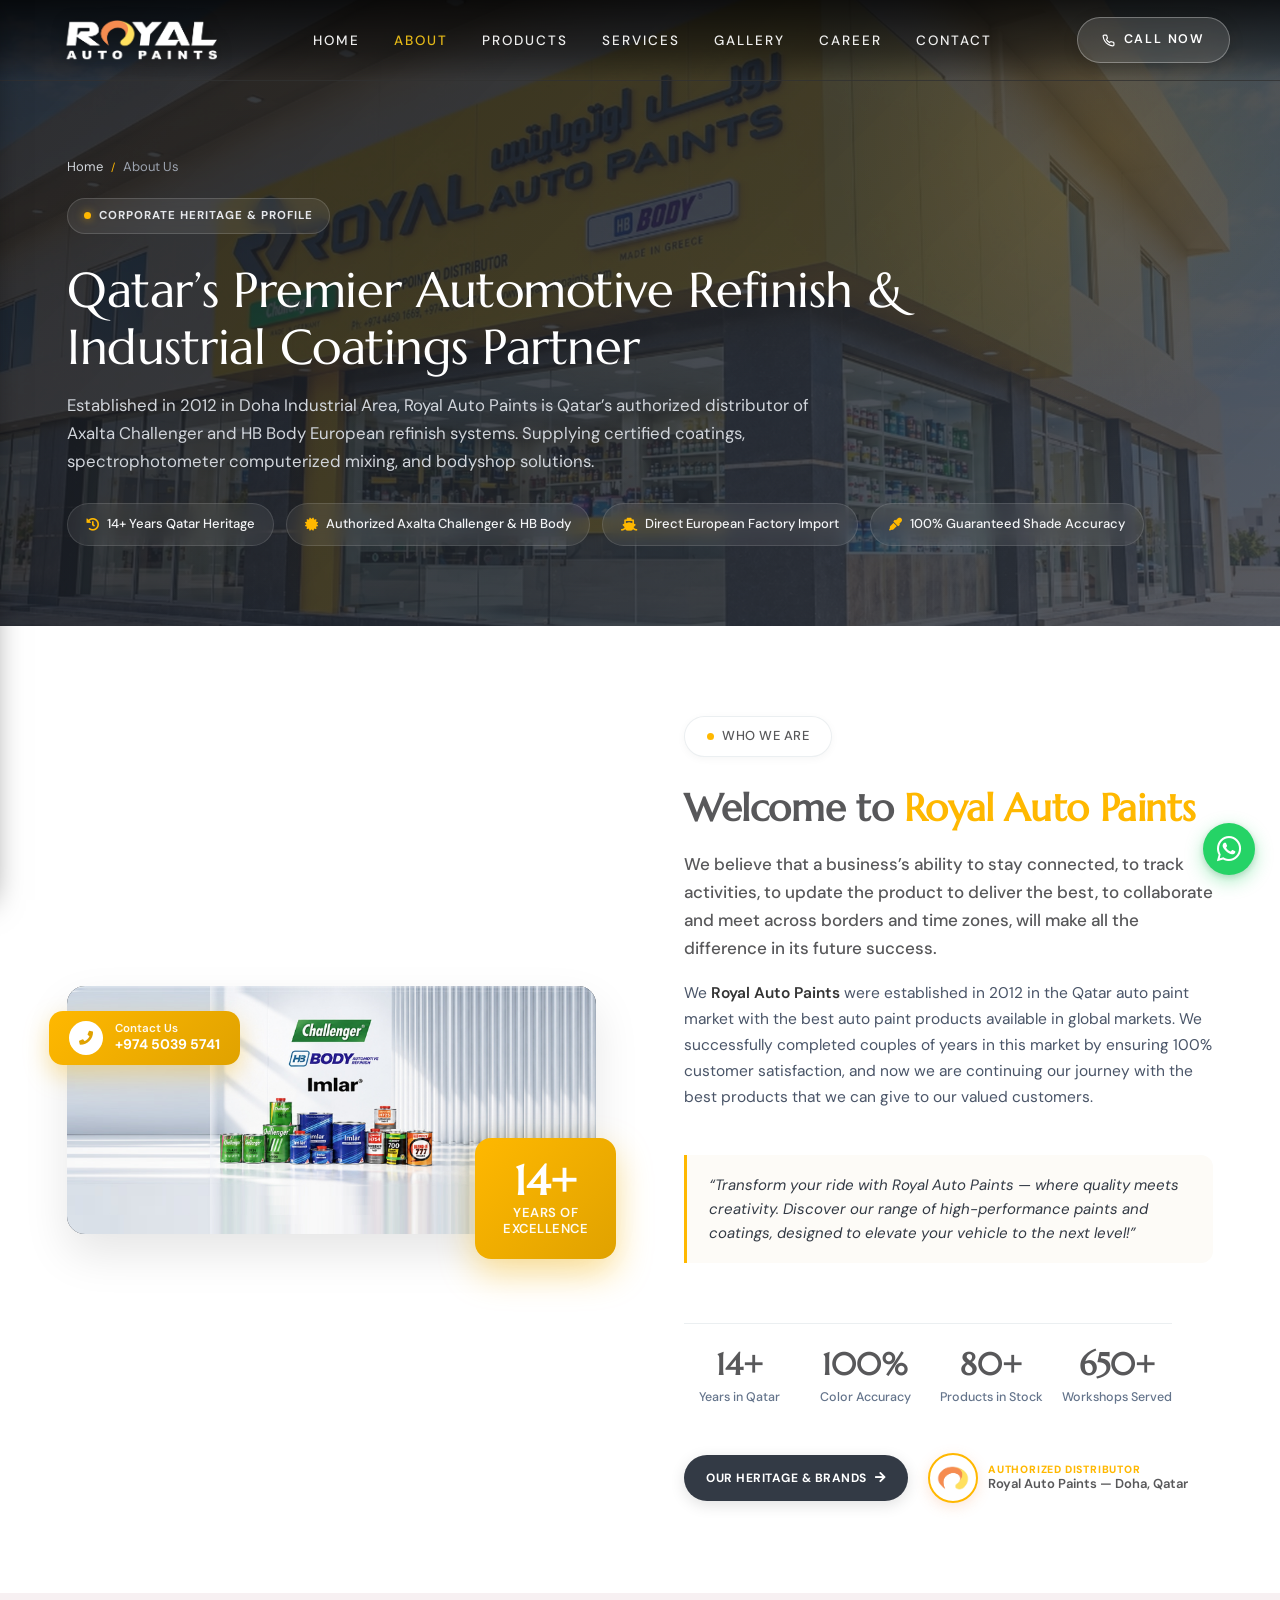
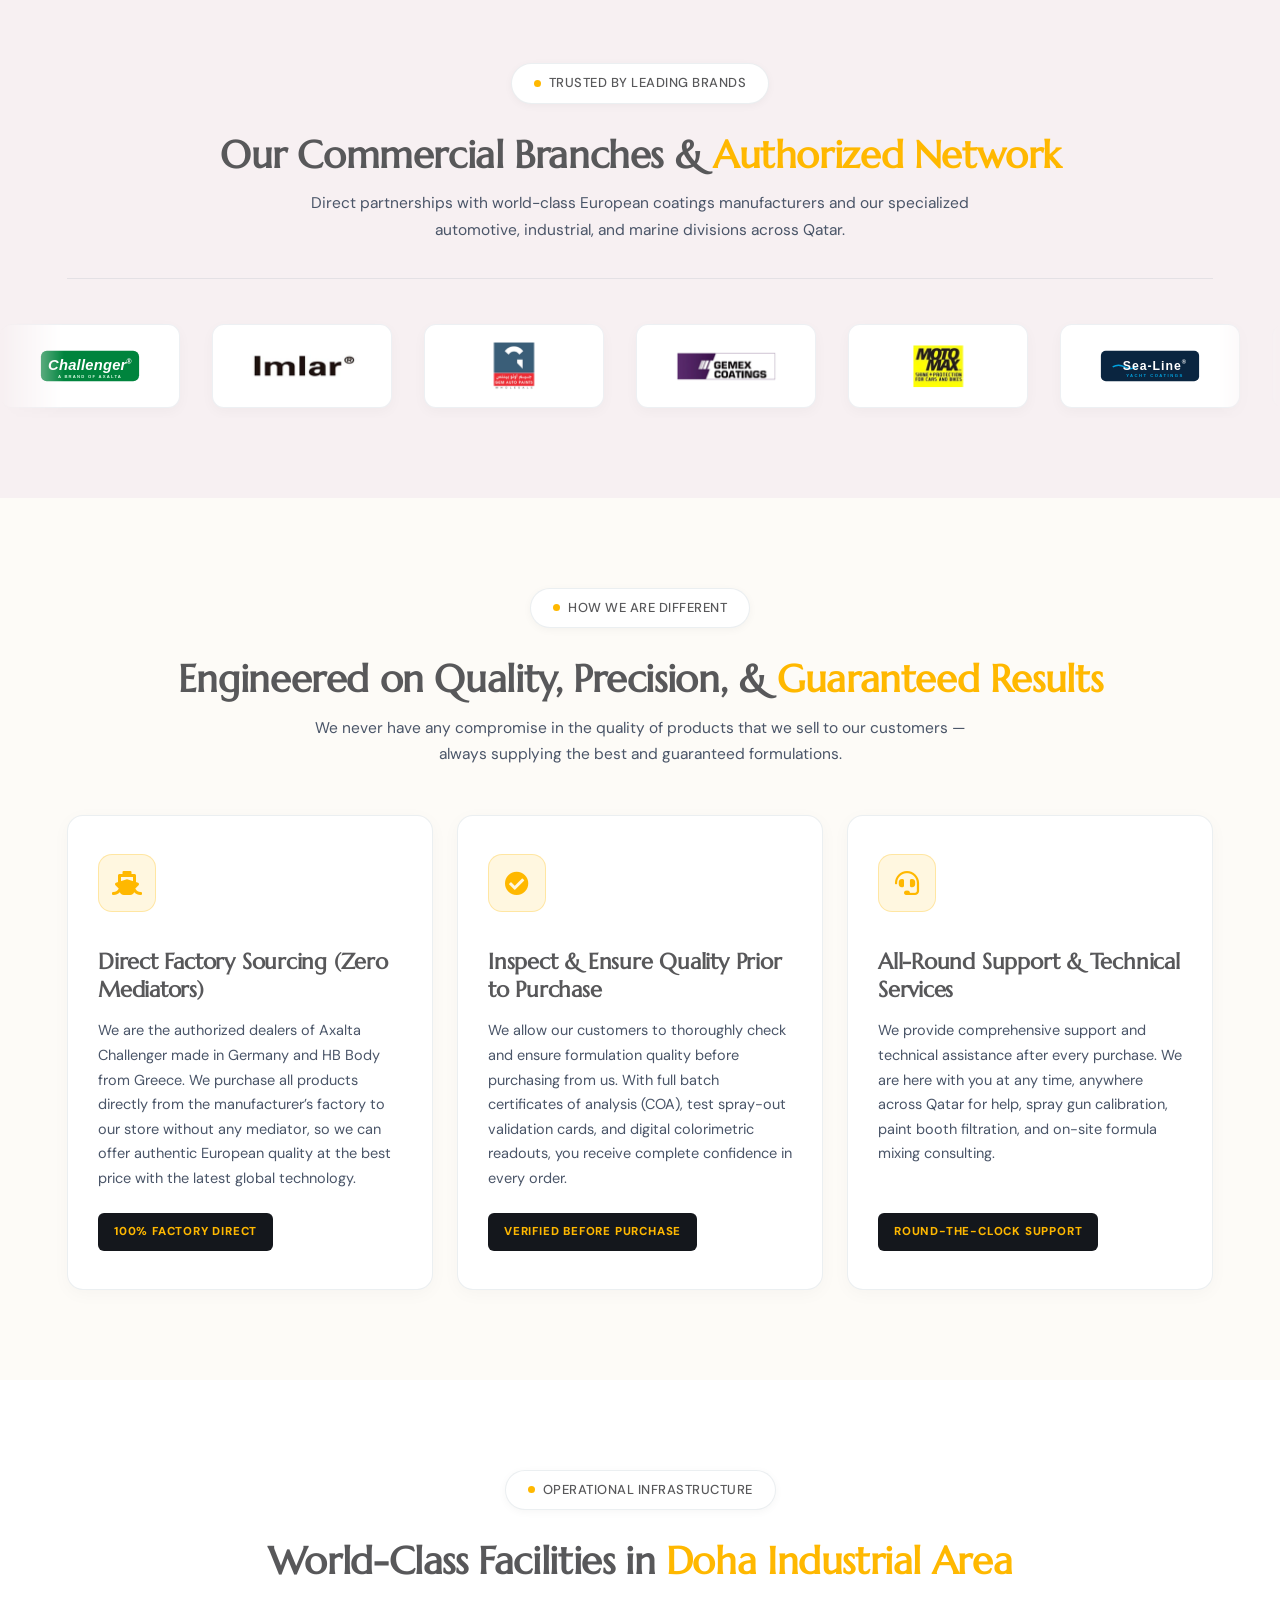
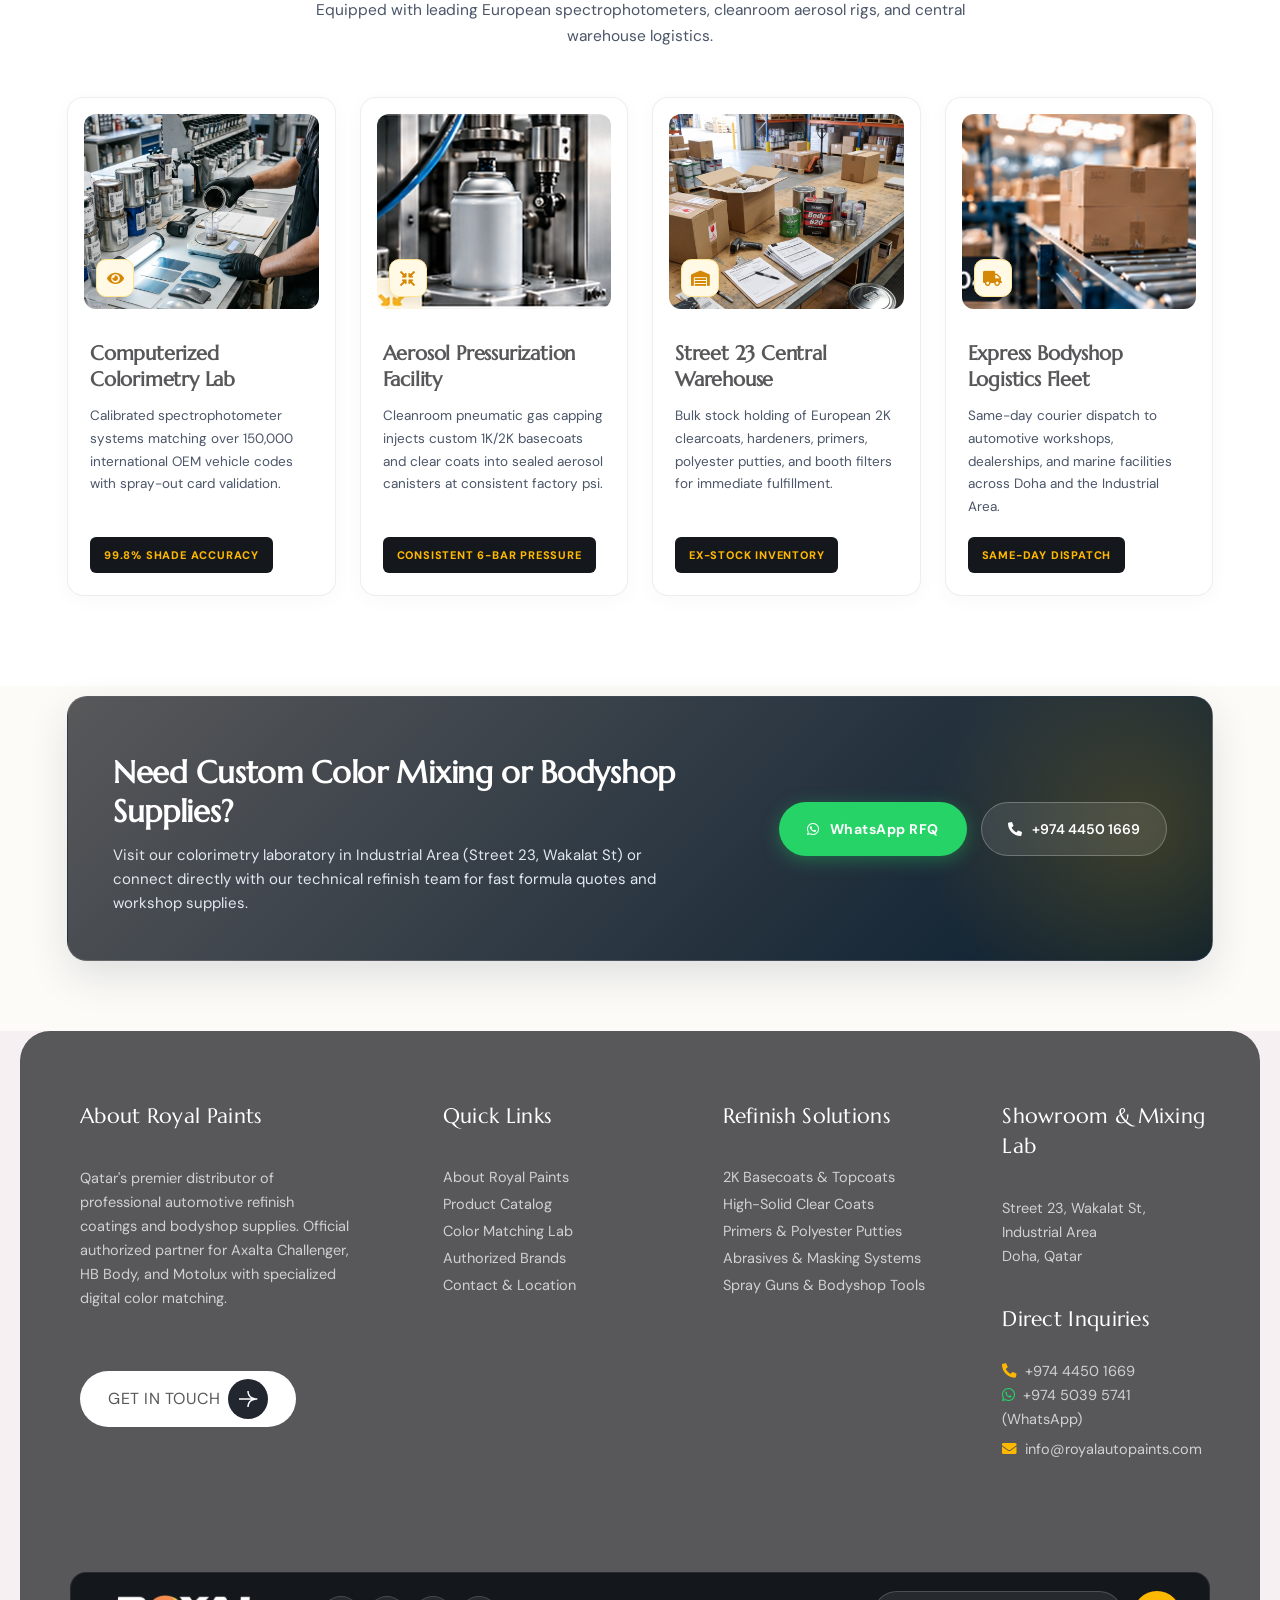
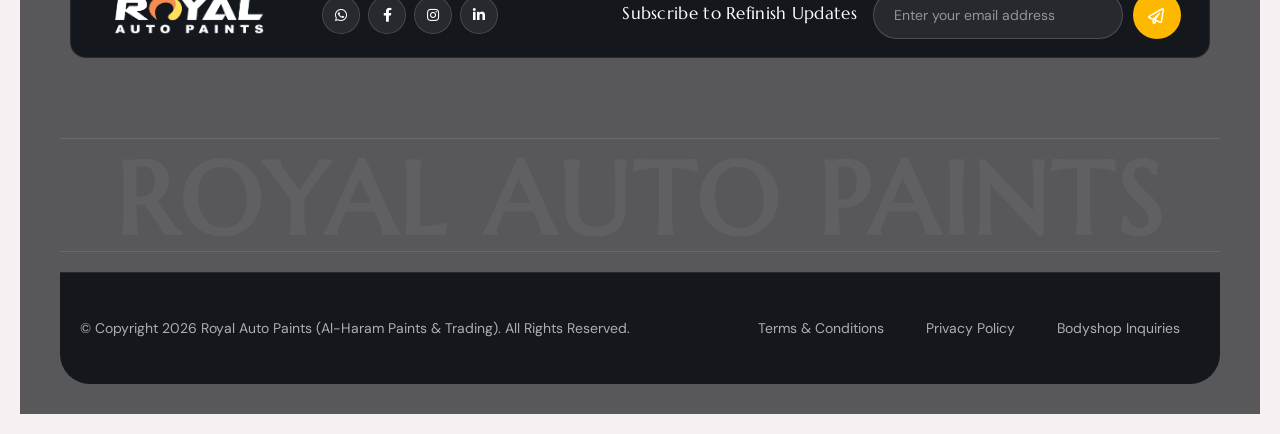
==== about.html @ 36e6a780 "The navigation menu has been re-ordered across both desktop and mobile navigation on all pages to ma" ====
<!DOCTYPE html>
<html lang="en">

<head>
    <meta charset="utf-8">
    <meta name="viewport" content="width=device-width, initial-scale=1, shrink-to-fit=no">
    <title>About Us — Royal Auto Paints Qatar | Corporate Heritage, Dealership &amp; Color Lab</title>
    <meta name="description" content="Learn about Royal Auto Paints Qatar. Established in 2012 in Doha Industrial Area. Official authorized dealer of Axalta Challenger and HB Body European refinish systems, computerized colorimetry lab, and Qatar bodyshop supply.">
    <link rel="icon" type="image/x-icon" href="images/favicon.ico">
    <link rel="icon" type="image/png" sizes="32x32" href="images/favicon-32x32.png">
    <link rel="icon" type="image/png" sizes="16x16" href="images/favicon-16x16.png">
    <link rel="apple-touch-icon" sizes="180x180" href="images/apple-touch-icon.png">
    <link rel="apple-touch-icon" sizes="144x144" href="images/apple-touch-icon-144x144.png">
    <link rel="apple-touch-icon" sizes="114x114" href="images/apple-touch-icon-114x114.png">
    <link rel="apple-touch-icon" sizes="72x72" href="images/apple-touch-icon-72x72.png">

    <!-- Google Fonts: Marcellus & DM Sans -->
    <link rel="preconnect" href="https://fonts.googleapis.com">
    <link rel="preconnect" href="https://fonts.gstatic.com" crossorigin>
    <link href="https://fonts.googleapis.com/css2?family=DM+Sans:ital,opsz,wght@0,9..40,100..1000;1,9..40,100..1000&family=Marcellus&display=swap" rel="stylesheet">

    <!-- Stylesheets -->
    <link rel="stylesheet" href="css/bootstrap.min.css">
    <link rel="stylesheet" href="css/font-awesome5.min.css">
    <link rel="stylesheet" href="css/font-awesome-v4-shims.css">
    <link rel="stylesheet" href="css/animate.min.css">
    <link rel="stylesheet" href="css/custom.css?v=3.4">
    <link rel="stylesheet" href="css/about.css?v=1.0">
    <link rel="stylesheet" id="elementor-frontend-css" href="css/custom-frontend.min.css" media="all">
    <link rel="stylesheet" id="elementor-frontend-inline-css" href="css/elementor-page.css" media="all">
    <link rel="stylesheet" id="tm-navigation-menu-style-css" href="css/navigation-menu.css" media="all">
    <link rel="stylesheet" id="tm-text-editor-advanced-style-css" href="css/text-editor-advanced.css" media="all">
    <link rel="stylesheet" id="tm-newsletter-style-css" href="css/newsletter.css" media="all">
    <link rel="stylesheet" id="tm-theme-button-style1-css" href="css/theme-button-style1.css" media="all">
    <link rel="stylesheet" id="tm-theme-button-style2-css" href="css/theme-button-style2.css" media="all">
    <link rel="stylesheet" id="mascot-core-widgets-style-css" href="css/mascot-core-widgets-style.css" media="all">
    <link rel="stylesheet" id="dermisio-style-main-css" href="css/style-main.css" media="all">
    <link rel="stylesheet" id="dermisio-primary-theme-color-css" href="css/theme-skin-color-set1.css" media="all">
    <link rel="stylesheet" id="dermisio-dynamic-style-css" href="css/dynamic-style-msid-1.css" media="all">
    <link rel="stylesheet" id="elementor-post-1693-css" href="css/elementor-post-1693.css" media="all">
</head>

<body id="about-page">

    <!-- ========================================================================
         1. Universal Sticky Glassmorphism Header
         ======================================================================== -->
    <header id="header" class="luxore-navbar-header opt2-header">
        <div class="luxore-nav-container opt2-container">
            <!-- Left: Royal Auto Paints Brand Logo -->
            <div class="opt2-logo-area">
                <a href="index.html" class="luxore-brand-logo-link" title="Royal Auto Paints Qatar">
                    <img src="images/royal_logo_white.png" alt="Royal Auto Paints" class="royal-nav-logo royal-nav-logo-white" height="42">
                    <img src="images/royal_logo.png" alt="Royal Auto Paints" class="royal-nav-logo royal-nav-logo-dark" height="42">
                </a>
            </div>

            <!-- Center: Primary Navigation Links -->
            <nav class="opt2-nav-center">
                <ul class="luxore-nav-menu">
                    <li><a href="index.html" class="luxore-nav-link">HOME</a></li>
                    <li><a href="about.html" class="luxore-nav-link active">ABOUT</a></li>
                    <li><a href="products.html" class="luxore-nav-link">PRODUCTS</a></li>
                    <li><a href="services.html" class="luxore-nav-link">SERVICES</a></li>
                    <li><a href="gallery.html" class="luxore-nav-link">GALLERY</a></li>
                    <li><a href="career.html" class="luxore-nav-link">CAREER</a></li>
                    <li><a href="contact.html" class="luxore-nav-link">CONTACT</a></li>
                </ul>
            </nav>

            <!-- Right: Direct Call Button & Mobile Hamburger Toggle -->
            <div class="opt2-nav-right">
                <a href="tel:+97450395741" class="luxore-call-pill" title="Call Royal Auto Paints Qatar">
                    <span class="call-pill-icon">
                        <svg width="13" height="13" viewBox="0 0 24 24" fill="none" stroke="currentColor" stroke-width="2.2" stroke-linecap="round" stroke-linejoin="round">
                            <path d="M22 16.92v3a2 2 0 0 1-2.18 2 19.79 19.79 0 0 1-8.63-3.07 19.5 19.5 0 0 1-6-6 19.79 19.79 0 0 1-3.07-8.67A2 2 0 0 1 4.11 2h3a2 2 0 0 1 2 1.72 12.84 12.84 0 0 0 .7 2.81 2 2 0 0 1-.45 2.11L8.09 9.91a16 16 0 0 0 6 6l1.27-1.27a2 2 0 0 1 2.11-.45 12.84 12.84 0 0 0 2.81.7A2 2 0 0 1 22 16.92z"></path>
                        </svg>
                    </span>
                    <span class="call-pill-text">CALL NOW</span>
                </a>
                <!-- Mobile Toggle Button -->
                <button class="luxore-menu-toggle" id="luxoreMenuToggle" aria-label="Toggle navigation">
                    <span></span>
                    <span></span>
                    <span></span>
                </button>
            </div>
        </div>

        <!-- Mobile Drawer Navigation -->
        <div class="luxore-mobile-drawer" id="luxoreMobileDrawer">
            <div class="luxore-mobile-drawer-header">
                <a href="index.html" class="luxore-brand-logo-link">
                    <img src="images/royal_logo_white.png" alt="Royal Auto Paints" style="height: 36px; width: auto;">
                </a>
                <button class="luxore-drawer-close" id="luxoreDrawerClose" aria-label="Close menu">&times;</button>
            </div>
            <ul class="luxore-mobile-menu">
                <li><a href="index.html">HOME</a></li>
                <li><a href="about.html" class="active" style="color: var(--royal-yellow-gold, #F5C518);">ABOUT</a></li>
                <li><a href="products.html">PRODUCTS</a></li>
                <li><a href="services.html">SERVICES</a></li>
                <li><a href="gallery.html">GALLERY</a></li>
                <li><a href="career.html">CAREER</a></li>
                <li><a href="contact.html">CONTACT</a></li>
            </ul>
            <div style="margin-top: 30px;">
                <a href="tel:+97450395741" class="luxore-call-pill" style="display: flex; justify-content: center; width: 100%;">
                    <span class="call-pill-icon" style="margin-right: 8px;">
                        <svg width="14" height="14" viewBox="0 0 24 24" fill="none" stroke="currentColor" stroke-width="2.2" stroke-linecap="round" stroke-linejoin="round">
                            <path d="M22 16.92v3a2 2 0 0 1-2.18 2 19.79 19.79 0 0 1-8.63-3.07 19.5 19.5 0 0 1-6-6 19.79 19.79 0 0 1-3.07-8.67A2 2 0 0 1 4.11 2h3a2 2 0 0 1 2 1.72 12.84 12.84 0 0 0 .7 2.81 2 2 0 0 1-.45 2.11L8.09 9.91a16 16 0 0 0 6 6l1.27-1.27a2 2 0 0 1 2.11-.45 12.84 12.84 0 0 0 2.81.7A2 2 0 0 1 22 16.92z"></path>
                        </svg>
                    </span>
                    <span class="call-pill-text">CALL NOW</span>
                </a>
            </div>
        </div>
    </header>

    <!-- ========================================================================
         2. About Hero Banner Section
         ======================================================================== -->
    <section class="about-hero-section" id="about-hero">
        <div class="container about-hero-inner">
            <!-- Breadcrumb Navigation -->
            <nav class="about-breadcrumb" aria-label="breadcrumb">
                <a href="index.html">Home</a>
                <span class="sep">/</span>
                <span>About Us</span>
            </nav>

            <!-- Badge Pill -->
            <div class="about-hero-badge-pill">
                <span class="dot"></span>
                <span>Corporate Heritage &amp; Profile</span>
            </div>

            <!-- Title & Subtitle -->
            <h1 class="about-hero-title">Qatar’s Premier Automotive Refinish &amp; Industrial Coatings Partner</h1>
            <p class="about-hero-desc">
                Established in 2012 in Doha Industrial Area, Royal Auto Paints is Qatar’s authorized distributor of Axalta Challenger and HB Body European refinish systems. Supplying certified coatings, spectrophotometer computerized mixing, and bodyshop solutions.
            </p>

            <!-- Value Chips -->
            <div class="about-hero-chips">
                <div class="about-hero-chip">
                    <i class="fas fa-history"></i>
                    <span>14+ Years Qatar Heritage</span>
                </div>
                <div class="about-hero-chip">
                    <i class="fas fa-certificate"></i>
                    <span>Authorized Axalta Challenger &amp; HB Body</span>
                </div>
                <div class="about-hero-chip">
                    <i class="fas fa-ship"></i>
                    <span>Direct European Factory Import</span>
                </div>
                <div class="about-hero-chip">
                    <i class="fas fa-eye-dropper"></i>
                    <span>100% Guaranteed Shade Accuracy</span>
                </div>
            </div>
        </div>
    </section>

    <!-- ========================================================================
         3. Company Story & Authentic Heritage (#FFFFFF)
         Exact content from https://www.royalautopaints.com/about
         ======================================================================== -->
    <section class="about-story-section" id="story">
        <div class="container">
            <div class="row align-items-center g-5">
                <!-- Visual Collage Left -->
                <div class="col-lg-6">
                    <div class="about-visual-collage">
                        <div class="about-main-img-card">
                            <img src="images/dealership_showcase.jpg" alt="Royal Auto Paints Showroom &amp; Dealership" loading="lazy">
                        </div>

                        <!-- Floating 14+ Years Badge Card -->
                        <div class="about-years-badge-card">
                            <div class="num">14+</div>
                            <div class="txt">Years of<br>Excellence</div>
                        </div>

                        <!-- Floating Contact Us Card (Exact index.html parity) -->
                        <div class="about-contact-card">
                            <div class="contact-card-icon"><i class="fas fa-phone"></i></div>
                            <div class="contact-card-info">
                                <span class="contact-card-label">Contact Us</span>
                                <a href="tel:+97450395741" class="contact-card-phone">+974 5039 5741</a>
                            </div>
                        </div>
                    </div>
                </div>

                <!-- Content Right -->
                <div class="col-lg-6">
                    <div class="about-story-content">
                        <div class="about-spec-badge" style="margin-left: 0 !important; margin-right: auto !important;">
                            <span class="dot"></span>
                            Who We Are
                        </div>
                        <h2 class="about-main-title" style="text-align: left !important; margin-bottom: 18px !important;">
                            Welcome to <span class="royal-highlight-yellow">Royal Auto Paints</span>
                        </h2>
                        
                        <p class="about-story-lead">
                            We believe that a business’s ability to stay connected, to track activities, to update the product to deliver the best, to collaborate and meet across borders and time zones, will make all the difference in its future success.
                        </p>

                        <p class="about-body-text">
                            We <strong>Royal Auto Paints</strong> were established in 2012 in the Qatar auto paint market with the best auto paint products available in global markets. We successfully completed couples of years in this market by ensuring 100% customer satisfaction, and now we are continuing our journey with the best products that we can give to our valued customers.
                        </p>

                        <div class="about-story-quote-box">
                            “Transform your ride with Royal Auto Paints — where quality meets creativity. Discover our range of high-performance paints and coatings, designed to elevate your vehicle to the next level!”
                        </div>

                        <!-- Quick Stats Grid -->
                        <div class="about-stats-grid">
                            <div class="about-stat-item">
                                <div class="stat-num">14+</div>
                                <div class="stat-label">Years in Qatar</div>
                            </div>
                            <div class="about-stat-item">
                                <div class="stat-num">100%</div>
                                <div class="stat-label">Color Accuracy</div>
                            </div>
                            <div class="about-stat-item">
                                <div class="stat-num">80+</div>
                                <div class="stat-label">Products in Stock</div>
                            </div>
                            <div class="about-stat-item">
                                <div class="stat-num">650+</div>
                                <div class="stat-label">Workshops Served</div>
                            </div>
                        </div>

                        <!-- Action Row: Button + Authorized Distributor Emblem (Exact index.html parity) -->
                        <div class="about-action-row">
                            <a href="#branches-network" class="btn-royal-action-pill">
                                <span>OUR HERITAGE &amp; BRANDS</span>
                                <i class="fas fa-arrow-right"></i>
                            </a>
                            <div class="about-auth-brand-badge">
                                <img src="images/royal_brand_swirl.png" width="48" height="48" alt="Royal Auto Paints Qatar" class="royal-trust-emblem">
                                <div class="auth-brand-text">
                                    <span class="auth-tag">AUTHORIZED DISTRIBUTOR</span>
                                    <span class="auth-title">Royal Auto Paints &mdash; Doha, Qatar</span>
                                </div>
                            </div>
                        </div>

                    </div>
                </div>
            </div>
        </div>
    </section>

    <!-- ========================================================================
         4. SLIDER FOR BRANCHES, BUSINESS DIVISIONS & TRUSTED BRANDS (#F7F0F2)
         Exact layout & logos from user reference image media_1793359919028_4016c71f.png
         ======================================================================== -->
    <section class="about-brands-slider-section" id="branches-network">
        <div class="container text-center mb-4">
            <div class="about-header-center">
                <div class="about-spec-badge">
                    <span class="dot"></span>
                    Trusted By Leading Brands
                </div>
                <h2 class="about-main-title">
                    Our Commercial Branches &amp; <span class="royal-highlight-yellow">Authorized Network</span>
                </h2>
                <p class="about-main-subtitle">
                    Direct partnerships with world-class European coatings manufacturers and our specialized automotive, industrial, and marine divisions across Qatar.
                </p>
            </div>
        </div>

        <div class="container">
            <div class="about-brands-divider-line"></div>
        </div>

        <!-- Continuous Infinite Marquee Track -->
        <div class="about-brands-slider-container">
            <div class="about-brands-track">
                <!-- 1. Challenger (A Brand of Axalta) -->
                <div class="about-brand-card" title="Challenger — Axalta Automotive Refinish System (Germany)">
                    <img src="images/brand_challenger.svg" alt="Challenger — A Brand of Axalta" loading="lazy">
                </div>

                <!-- 2. Imlar Coating Systems -->
                <div class="about-brand-card" title="Imlar — Commercial Fleet &amp; Industrial Coatings">
                    <img src="images/brand_imlar.png" alt="Imlar Coating Systems" loading="lazy">
                </div>

                <!-- 3. New Auto Paint / Al-Haram (Street 23 Branch) -->
                <div class="about-brand-card" title="New Auto Paint / Al-Haram — Industrial Area Wholesale Branch">
                    <img src="images/brand_gem_autopaints.png" alt="New Auto Paint / Al-Haram Paints" loading="lazy">
                </div>

                <!-- 4. Gemex Coatings -->
                <div class="about-brand-card" title="Gemex Coatings — Protective &amp; Industrial Surface Finishes">
                    <img src="images/brand_gemex.png" alt="Gemex Coatings" loading="lazy">
                </div>

                <!-- 5. Moto Max -->
                <div class="about-brand-card" title="Moto Max — Auto Body Polishing &amp; Bodyshop Care">
                    <img src="images/brand_motomax.png" alt="Moto Max" loading="lazy">
                </div>

                <!-- 6. Sea-Line -->
                <div class="about-brand-card" title="Sea-Line — Yacht &amp; Marine Protective Coatings">
                    <img src="images/brand_sealine.svg" alt="Sea-Line Yacht Coatings" loading="lazy">
                </div>

                <!-- 7. HB Body -->
                <div class="about-brand-card" title="HB Body — European Refinish System (Greece)">
                    <img src="images/brand_hbbody.svg" alt="HB Body Automotive Refinish" loading="lazy">
                </div>

                <!-- 8. Axalta Coating Systems -->
                <div class="about-brand-card" title="Axalta Coating Systems — Global Surface Finishes">
                    <img src="images/brand_axalta.png" alt="Axalta Coating Systems" loading="lazy">
                </div>

                <!-- DUPLICATE SET FOR SEAMLESS 60FPS INFINITE LOOP -->
                <!-- 1. Challenger -->
                <div class="about-brand-card" title="Challenger — Axalta Automotive Refinish System (Germany)">
                    <img src="images/brand_challenger.svg" alt="Challenger — A Brand of Axalta" loading="lazy">
                </div>

                <!-- 2. Imlar -->
                <div class="about-brand-card" title="Imlar — Commercial Fleet &amp; Industrial Coatings">
                    <img src="images/brand_imlar.png" alt="Imlar Coating Systems" loading="lazy">
                </div>

                <!-- 3. New Auto Paint / Al-Haram -->
                <div class="about-brand-card" title="New Auto Paint / Al-Haram — Industrial Area Wholesale Branch">
                    <img src="images/brand_gem_autopaints.png" alt="New Auto Paint / Al-Haram Paints" loading="lazy">
                </div>

                <!-- 4. Gemex Coatings -->
                <div class="about-brand-card" title="Gemex Coatings — Protective &amp; Industrial Surface Finishes">
                    <img src="images/brand_gemex.png" alt="Gemex Coatings" loading="lazy">
                </div>

                <!-- 5. Moto Max -->
                <div class="about-brand-card" title="Moto Max — Auto Body Polishing &amp; Bodyshop Care">
                    <img src="images/brand_motomax.png" alt="Moto Max" loading="lazy">
                </div>

                <!-- 6. Sea-Line -->
                <div class="about-brand-card" title="Sea-Line — Yacht &amp; Marine Protective Coatings">
                    <img src="images/brand_sealine.svg" alt="Sea-Line Yacht Coatings" loading="lazy">
                </div>

                <!-- 7. HB Body -->
                <div class="about-brand-card" title="HB Body — European Refinish System (Greece)">
                    <img src="images/brand_hbbody.svg" alt="HB Body Automotive Refinish" loading="lazy">
                </div>

                <!-- 8. Axalta Coating Systems -->
                <div class="about-brand-card" title="Axalta Coating Systems — Global Surface Finishes">
                    <img src="images/brand_axalta.png" alt="Axalta Coating Systems" loading="lazy">
                </div>
            </div>
        </div>
    </section>

    <!-- ========================================================================
         5. How We Are Different & Factory Direct Advantage (#FDFBF7)
         Authentic content from https://www.royalautopaints.com/about
         ======================================================================== -->
    <section class="about-advantage-section" id="advantage">
        <div class="container text-center mb-5">
            <div class="about-header-center">
                <div class="about-spec-badge">
                    <span class="dot"></span>
                    How We Are Different
                </div>
                <h2 class="about-main-title">
                    Engineered on Quality, Precision, &amp; <span class="royal-highlight-yellow">Guaranteed Results</span>
                </h2>
                <p class="about-main-subtitle">
                    We never have any compromise in the quality of products that we sell to our customers — always supplying the best and guaranteed formulations.
                </p>
            </div>
        </div>

        <div class="container">
            <div class="row g-4">
                <!-- Card 1: Direct Factory Imports -->
                <div class="col-lg-4 col-md-6">
                    <div class="about-adv-card">
                        <div class="about-adv-icon-box">
                            <i class="fas fa-ship"></i>
                        </div>
                        <h3 class="about-adv-title">Direct Factory Sourcing (Zero Mediators)</h3>
                        <p class="about-adv-desc">
                            We are the authorized dealers of Axalta Challenger made in Germany and HB Body from Greece. We purchase all products directly from the manufacturer’s factory to our store without any mediator, so we can offer authentic European quality at the best price with the latest global technology.
                        </p>
                        <div class="about-adv-pill">
                            100% FACTORY DIRECT
                        </div>
                    </div>
                </div>

                <!-- Card 2: Quality Inspection Before Purchase -->
                <div class="col-lg-4 col-md-6">
                    <div class="about-adv-card">
                        <div class="about-adv-icon-box">
                            <i class="fas fa-check-circle"></i>
                        </div>
                        <h3 class="about-adv-title">Inspect &amp; Ensure Quality Prior to Purchase</h3>
                        <p class="about-adv-desc">
                            We allow our customers to thoroughly check and ensure formulation quality before purchasing from us. With full batch certificates of analysis (COA), test spray-out validation cards, and digital colorimetric readouts, you receive complete confidence in every order.
                        </p>
                        <div class="about-adv-pill">
                            VERIFIED BEFORE PURCHASE
                        </div>
                    </div>
                </div>

                <!-- Card 3: Continuous Field Support & Services -->
                <div class="col-lg-4 col-md-6">
                    <div class="about-adv-card">
                        <div class="about-adv-icon-box">
                            <i class="fas fa-headset"></i>
                        </div>
                        <h3 class="about-adv-title">All-Round Support &amp; Technical Services</h3>
                        <p class="about-adv-desc">
                            We provide comprehensive support and technical assistance after every purchase. We are here with you at any time, anywhere across Qatar for help, spray gun calibration, paint booth filtration, and on-site formula mixing consulting.
                        </p>
                        <div class="about-adv-pill">
                            ROUND-THE-CLOCK SUPPORT
                        </div>
                    </div>
                </div>
            </div>
        </div>
    </section>

    <!-- ========================================================================
         6. Operational Facilities & Laboratory Standards (#FFFFFF)
         Exact parity with Laboratory Standards cards from services.html
         ======================================================================== -->
    <section class="about-facilities-section" id="facilities">
        <div class="container text-center mb-5">
            <div class="about-header-center">
                <div class="about-spec-badge">
                    <span class="dot"></span>
                    Operational Infrastructure
                </div>
                <h2 class="about-main-title">
                    World-Class Facilities in <span class="royal-highlight-yellow">Doha Industrial Area</span>
                </h2>
                <p class="about-main-subtitle">
                    Equipped with leading European spectrophotometers, cleanroom aerosol rigs, and central warehouse logistics.
                </p>
            </div>
        </div>

        <div class="container">
            <div class="row g-4">
                <!-- Facility 1: Computerized Colorimetry Lab -->
                <div class="col-xl-3 col-lg-6 col-md-6">
                    <div class="fac-clean-card">
                        <div class="fac-card-img-box">
                            <img src="images/Technician_mixing_automotive_paint.jpg" alt="Computerized Color Lab" loading="lazy">
                            <div class="fac-card-icon-badge">
                                <i class="fas fa-eye"></i>
                            </div>
                        </div>
                        <div class="fac-card-body">
                            <h4 class="fac-card-title">Computerized<br>Colorimetry Lab</h4>
                            <p class="fac-card-desc">
                                Calibrated spectrophotometer systems matching over 150,000 international OEM vehicle codes with spray-out card validation.
                            </p>
                            <div class="fac-card-pill">
                                99.8% SHADE ACCURACY
                            </div>
                        </div>
                    </div>
                </div>

                <!-- Facility 2: Cleanroom Aerosol Filling Rig -->
                <div class="col-xl-3 col-lg-6 col-md-6">
                    <div class="fac-clean-card">
                        <div class="fac-card-img-box">
                            <img src="images/lab_spec_3.jpg" alt="Aerosol Pressurization Rig" loading="lazy">
                            <div class="fac-card-icon-badge">
                                <i class="fas fa-compress-arrows-alt"></i>
                            </div>
                        </div>
                        <div class="fac-card-body">
                            <h4 class="fac-card-title">Aerosol Pressurization<br>Facility</h4>
                            <p class="fac-card-desc">
                                Cleanroom pneumatic gas capping injects custom 1K/2K basecoats and clear coats into sealed aerosol canisters at consistent factory psi.
                            </p>
                            <div class="fac-card-pill">
                                CONSISTENT 6-BAR PRESSURE
                            </div>
                        </div>
                    </div>
                </div>

                <!-- Facility 3: Central Doha Warehouse -->
                <div class="col-xl-3 col-lg-6 col-md-6">
                    <div class="fac-clean-card">
                        <div class="fac-card-img-box">
                            <img src="images/Automotive_paint_products_ready.jpg" alt="Central Doha Warehouse" loading="lazy">
                            <div class="fac-card-icon-badge">
                                <i class="fas fa-warehouse"></i>
                            </div>
                        </div>
                        <div class="fac-card-body">
                            <h4 class="fac-card-title">Street 23 Central<br>Warehouse</h4>
                            <p class="fac-card-desc">
                                Bulk stock holding of European 2K clearcoats, hardeners, primers, polyester putties, and booth filters for immediate fulfillment.
                            </p>
                            <div class="fac-card-pill">
                                EX-STOCK INVENTORY
                            </div>
                        </div>
                    </div>
                </div>

                <!-- Facility 4: Bodyshop Delivery Fleet -->
                <div class="col-xl-3 col-lg-6 col-md-6">
                    <div class="fac-clean-card">
                        <div class="fac-card-img-box">
                            <img src="images/workflow_step_4.jpg" alt="Qatar Bodyshop Logistics Fleet" loading="lazy">
                            <div class="fac-card-icon-badge">
                                <i class="fas fa-truck"></i>
                            </div>
                        </div>
                        <div class="fac-card-body">
                            <h4 class="fac-card-title">Express Bodyshop<br>Logistics Fleet</h4>
                            <p class="fac-card-desc">
                                Same-day courier dispatch to automotive workshops, dealerships, and marine facilities across Doha and the Industrial Area.
                            </p>
                            <div class="fac-card-pill">
                                SAME-DAY DISPATCH
                            </div>
                        </div>
                    </div>
                </div>
            </div>
        </div>
    </section>

    <!-- ========================================================================
         7. Direct Service Consultation & RFQ Action Strip
         Gradient background card matching products & services pages
         ======================================================================== -->
    <section class="about-cta-section" id="about-contact">
        <div class="container">
            <div class="about-cta-box">
                <div class="row align-items-center">
                    <div class="col-lg-7">
                        <h3 class="about-cta-title">Need Custom Color Mixing or Bodyshop Supplies?</h3>
                        <p class="about-cta-desc">
                            Visit our colorimetry laboratory in Industrial Area (Street 23, Wakalat St) or connect directly with our technical refinish team for fast formula quotes and workshop supplies.
                        </p>
                    </div>
                    <div class="col-lg-5 text-lg-end">
                        <div class="about-cta-actions">
                            <a href="https://wa.me/97450395741?text=Hello%20Royal%20Auto%20Paints%20Qatar%2C%20I%20would%20like%20to%20inquire%20about%20your%20products%20and%20dealership" target="_blank" class="btn-royal-primary-cta">
                                <i class="fab fa-whatsapp"></i>
                                <span>WhatsApp RFQ</span>
                            </a>
                            <a href="tel:+97444501669" class="btn-royal-secondary-cta">
                                <i class="fas fa-phone-alt"></i>
                                <span>+974 4450 1669</span>
                            </a>
                        </div>
                    </div>
                </div>
            </div>
        </div>
    </section>

    <!-- ========================================================================
         8. Universal Corporate Elementor Footer
         ======================================================================== -->
    <footer id="footer" class="footer">
        <div class="footer-widget-area">
            <div data-elementor-type="wp-post" data-elementor-id="1693" class="elementor elementor-1693">
                <div class="elementor-element elementor-element-00ae94a e-con-full e-flex tm-col-stretched-none tm-bg-color-over-image e-con e-parent" data-id="00ae94a" data-element_type="container" data-e-type="container" data-settings="{&quot;background_background&quot;:&quot;classic&quot;}">
                    <div class="elementor-element elementor-element-ecae855 overflow-hidden e-con-full e-flex tm-col-stretched-none tm-bg-color-over-image e-con e-child" data-id="ecae855" data-element_type="container" data-e-type="container">
                        <div class="elementor-element elementor-element-3d66c80 e-flex e-con-boxed tm-col-stretched-none tm-bg-color-over-image e-con e-child" data-id="3d66c80" data-element_type="container" data-e-type="container">
                            <div class="e-con-inner">
                                <div class="elementor-element elementor-element-2c0d036 e-con-full e-flex tm-col-stretched-none tm-bg-color-over-image e-con e-child" data-id="2c0d036" data-element_type="container" data-e-type="container">
                                    
                                    <!-- Column 1: About Royal Paints -->
                                    <div class="elementor-element elementor-element-f34c1e5 e-con-full e-flex tm-col-stretched-none tm-bg-color-over-image e-con e-child" data-id="f34c1e5" data-element_type="container" data-e-type="container">
                                        <div class="elementor-element elementor-element-ec01184 elementor-widget elementor-widget-tm-ele-text-editor" data-id="ec01184" data-element_type="widget" data-e-type="widget" data-widget_type="tm-ele-text-editor.default">
                                            <div class="elementor-widget-container">
                                                <div class="tm-text-editor">
                                                    About Royal Paints
                                                </div>
                                            </div>
                                        </div>
                                        <div class="elementor-element elementor-element-a71fe1f elementor-widget__width-initial elementor-widget elementor-widget-tm-ele-text-editor" data-id="a71fe1f" data-element_type="widget" data-e-type="widget" data-widget_type="tm-ele-text-editor.default">
                                            <div class="elementor-widget-container">
                                                <div class="tm-text-editor">
                                                    Qatar's premier distributor of professional automotive refinish coatings and bodyshop supplies. Official authorized partner for Axalta Challenger, HB Body, and Motolux with specialized digital color matching.
                                                </div>
                                            </div>
                                        </div>
                                        <div class="elementor-element elementor-element-e5cd0f0 elementor-widget elementor-widget-tm-ele-theme-button" data-id="e5cd0f0" data-element_type="widget" data-e-type="widget" data-widget_type="tm-ele-theme-button.skin-style1">
                                            <div class="elementor-widget-container">
                                                <a href="index.html#contact" class="bg-white btn-style1">
                                                    <span class="theme-btn-arrow-left">
                                                        <svg width="19" height="16" viewBox="0 0 19 16" fill="none" xmlns="http://www.w3.org/2000/svg">
                                                            <path d="M0 8.00008L15 8.00008M18.3361 8.01939C15.2241 7.82927 9 9.16017 9 16.0048M18.3361 7.98545C15.2241 8.17558 9 6.84467 9 0" stroke="#ffffff" stroke-width="1.5"></path>
                                                        </svg>
                                                    </span>
                                                    <span class="theme-btn">GET IN TOUCH</span>
                                                    <span class="theme-btn-arrow-right">
                                                        <svg width="19" height="16" viewBox="0 0 19 16" fill="none" xmlns="http://www.w3.org/2000/svg">
                                                            <path d="M0 8.00008L15 8.00008M18.3361 8.01939C15.2241 7.82927 9 9.16017 9 16.0048M18.3361 7.98545C15.2241 8.17558 9 6.84467 9 0" stroke="#ffffff" stroke-width="1.5"></path>
                                                        </svg>
                                                    </span>
                                                </a>
                                            </div>
                                        </div>
                                    </div>

                                    <!-- Column 2: Quick Links -->
                                    <div class="elementor-element elementor-element-3aed533 e-con-full tm-col-stretched-none e-flex tm-bg-color-over-image e-con e-child" data-id="3aed533" data-element_type="container" data-e-type="container">
                                        <div class="elementor-element elementor-element-c899cd0 elementor-widget elementor-widget-tm-ele-text-editor" data-id="c899cd0" data-element_type="widget" data-e-type="widget" data-widget_type="tm-ele-text-editor.default">
                                            <div class="elementor-widget-container">
                                                <div class="tm-text-editor">
                                                    <p>Quick Links</p>
                                                </div>
                                            </div>
                                        </div>
                                        <div class="elementor-element elementor-element-2d226b2 elementor-widget elementor-widget-tm-ele-navigation-menu" data-id="2d226b2" data-element_type="widget" data-e-type="widget" data-widget_type="tm-ele-navigation-menu.default">
                                            <div class="elementor-widget-container">
                                                <div class="tm-sc-simple-nav-menu">
                                                    <ul id="menu-quick-link" class="">
                                                        <li class="menu-item"><a href="about.html"><i class="tm-nav-arrow-icon fas fa-dot-circle"></i>About Royal Paints</a></li>
                                                        <li class="menu-item"><a href="products.html"><i class="tm-nav-arrow-icon fas fa-dot-circle"></i>Product Catalog</a></li>
                                                        <li class="menu-item"><a href="services.html"><i class="tm-nav-arrow-icon fas fa-dot-circle"></i>Color Matching Lab</a></li>
                                                        <li class="menu-item"><a href="#branches-network"><i class="tm-nav-arrow-icon fas fa-dot-circle"></i>Authorized Brands</a></li>
                                                        <li class="menu-item"><a href="contact.html"><i class="tm-nav-arrow-icon fas fa-dot-circle"></i>Contact &amp; Location</a></li>
                                                    </ul>
                                                </div>
                                            </div>
                                        </div>
                                    </div>

                                    <!-- Column 3: Refinish Solutions -->
                                    <div class="elementor-element elementor-element-de5793d e-con-full tm-col-stretched-none e-flex tm-bg-color-over-image e-con e-child" data-id="de5793d" data-element_type="container" data-e-type="container">
                                        <div class="elementor-element elementor-element-1a24614 elementor-widget elementor-widget-tm-ele-text-editor" data-id="1a24614" data-element_type="widget" data-e-type="widget" data-widget_type="tm-ele-text-editor.default">
                                            <div class="elementor-widget-container">
                                                <div class="tm-text-editor">
                                                    <p>Refinish Solutions</p>
                                                </div>
                                            </div>
                                        </div>
                                        <div class="elementor-element elementor-element-17d1f70 elementor-widget elementor-widget-tm-ele-navigation-menu" data-id="17d1f70" data-element_type="widget" data-e-type="widget" data-widget_type="tm-ele-navigation-menu.default">
                                            <div class="elementor-widget-container">
                                                <div class="tm-sc-simple-nav-menu">
                                                    <ul id="menu-footer-links1" class="">
                                                        <li class="menu-item"><a href="products.html"><i class="tm-nav-arrow-icon fas fa-arrow-right"></i>2K Basecoats &amp; Topcoats</a></li>
                                                        <li class="menu-item"><a href="products.html"><i class="tm-nav-arrow-icon fas fa-arrow-right"></i>High-Solid Clear Coats</a></li>
                                                        <li class="menu-item"><a href="products.html"><i class="tm-nav-arrow-icon fas fa-arrow-right"></i>Primers &amp; Polyester Putties</a></li>
                                                        <li class="menu-item"><a href="products.html"><i class="tm-nav-arrow-icon fas fa-arrow-right"></i>Abrasives &amp; Masking Systems</a></li>
                                                        <li class="menu-item"><a href="products.html"><i class="tm-nav-arrow-icon fas fa-arrow-right"></i>Spray Guns &amp; Bodyshop Tools</a></li>
                                                    </ul>
                                                </div>
                                            </div>
                                        </div>
                                    </div>

                                    <!-- Column 4: Showroom & Inquiries -->
                                    <div class="elementor-element elementor-element-a611891 e-con-full tm-col-stretched-none e-flex tm-bg-color-over-image e-con e-child" data-id="a611891" data-element_type="container" data-e-type="container">
                                        <div class="elementor-element elementor-element-ffd493f e-con-full tm-col-stretched-none e-flex tm-bg-color-over-image e-con e-child" data-id="ffd493f" data-element_type="container" data-e-type="container">
                                            <div class="elementor-element elementor-element-cbacf1c elementor-widget elementor-widget-tm-ele-text-editor" data-id="cbacf1c" data-element_type="widget" data-e-type="widget" data-widget_type="tm-ele-text-editor.default">
                                                <div class="elementor-widget-container">
                                                    <div class="tm-text-editor">
                                                        <p>Showroom &amp; Mixing Lab</p>
                                                    </div>
                                                </div>
                                            </div>
                                            <div class="elementor-element elementor-element-b8ef54f elementor-widget elementor-widget-tm-ele-text-editor" data-id="b8ef54f" data-element_type="widget" data-e-type="widget" data-widget_type="tm-ele-text-editor.default">
                                                <div class="elementor-widget-container">
                                                    <div class="tm-text-editor">
                                                        <p>Street 23, Wakalat St, Industrial Area<br>Doha, Qatar</p>
                                                    </div>
                                                </div>
                                            </div>
                                        </div>
                                        <div class="elementor-element elementor-element-08bc492 e-con-full tm-col-stretched-none e-flex tm-bg-color-over-image e-con e-child" data-id="08bc492" data-element_type="container" data-e-type="container">
                                            <div class="elementor-element elementor-element-ce8b926 elementor-widget elementor-widget-tm-ele-text-editor" data-id="ce8b926" data-element_type="widget" data-e-type="widget" data-widget_type="tm-ele-text-editor.default">
                                                <div class="elementor-widget-container">
                                                    <div class="tm-text-editor">
                                                        <p>Direct Inquiries</p>
                                                    </div>
                                                </div>
                                            </div>
                                            <div class="elementor-element elementor-element-4f93e26 elementor-widget elementor-widget-tm-ele-text-editor-advanced" data-id="4f93e26" data-element_type="widget" data-e-type="widget" data-widget_type="tm-ele-text-editor-advanced.default">
                                                <div class="elementor-widget-container">
                                                    <div class="tm-text-editor-advanced">
                                                        <div class="each-item elementor-repeater-item-24c3d2c">
                                                            <p><a href="tel:+97444501669" style="color: inherit; text-decoration: none;"><i class="fa fa-phone-alt" style="margin-right: 8px; color: var(--royal-yellow-accent, #FFB800);"></i>+974 4450 1669</a></p>
                                                        </div>
                                                        <div class="each-item elementor-repeater-item-524027c">
                                                            <p><a href="https://wa.me/97450395741" target="_blank" style="color: inherit; text-decoration: none;"><i class="fab fa-whatsapp" style="margin-right: 8px; color: #25D366;"></i>+974 5039 5741 (WhatsApp)</a></p>
                                                        </div>
                                                        <div class="each-item" style="margin-top: 6px;">
                                                            <p><a href="mailto:info@royalautopaints.com" style="color: inherit; text-decoration: none;"><i class="fa fa-envelope" style="margin-right: 8px; color: var(--royal-yellow-accent, #FFB800);"></i>info@royalautopaints.com</a></p>
                                                        </div>
                                                    </div>
                                                </div>
                                            </div>
                                        </div>
                                    </div>

                                </div>

                                <!-- Brand Sub-bar & Social Links -->
                                <div class="elementor-element elementor-element-ee7020b e-con-full tm-col-stretched-none e-flex tm-bg-color-over-image e-con e-child" data-id="ee7020b" data-element_type="container" data-e-type="container" data-settings="{&quot;background_background&quot;:&quot;classic&quot;}">
                                    <div class="elementor-element elementor-element-d014617 e-con-full e-flex tm-col-stretched-none tm-bg-color-over-image e-con e-child" data-id="d014617" data-element_type="container" data-e-type="container">
                                        <div class="elementor-element elementor-element-27a8986 elementor-widget elementor-widget-tm-ele-site-logo" data-id="27a8986" data-element_type="widget" data-e-type="widget" data-widget_type="tm-ele-site-logo.default">
                                            <div class="elementor-widget-container">
                                                <a class="menuzord-brand site-brand" href="index.html">
                                                    <img decoding="async" class="logo-default" src="images/royal_logo_white.png" width="220" height="42" alt="Royal Auto Paints">
                                                </a>
                                            </div>
                                        </div>
                                    </div>
                                    <div class="elementor-element elementor-element-0cde649 e-con-full tm-col-stretched-none e-flex tm-bg-color-over-image e-con e-child" data-id="0cde649" data-element_type="container" data-e-type="container">
                                        <div class="elementor-element elementor-element-d87b667 e-con-full tm-col-stretched-none e-flex tm-bg-color-over-image e-con e-child" data-id="d87b667" data-element_type="container" data-e-type="container">
                                            <div class="elementor-element elementor-element-10a1f33 elementor-widget elementor-widget-tm-ele-social-links" data-id="10a1f33" data-element_type="widget" data-e-type="widget" data-widget_type="tm-ele-social-links.default">
                                                <div class="elementor-widget-container">
                                                    <ul class="tm-sc-social-links icon-circled icon-sm links-outlined">
                                                        <li><a class="social-link" aria-label="WhatsApp" href="https://wa.me/97450395741" target="_blank"><i class="fab fa-whatsapp"></i></a></li>
                                                        <li><a class="social-link" aria-label="Facebook" href="#" target="_self"><i class="fab fa-facebook-f"></i></a></li>
                                                        <li><a class="social-link" aria-label="Instagram" href="#" target="_self"><i class="fab fa-instagram"></i></a></li>
                                                        <li><a class="social-link" aria-label="LinkedIn" href="#" target="_self"><i class="fab fa-linkedin-in"></i></a></li>
                                                    </ul>
                                                </div>
                                            </div>
                                        </div>
                                        <div class="elementor-element elementor-element-00cd846 e-con-full tm-col-stretched-none e-flex tm-bg-color-over-image e-con e-child" data-id="00cd846" data-element_type="container" data-e-type="container">
                                            <div class="elementor-element elementor-element-4ee05ba elementor-widget elementor-widget-tm-ele-text-editor" data-id="4ee05ba" data-element_type="widget" data-e-type="widget" data-widget_type="tm-ele-text-editor.default">
                                                <div class="elementor-widget-container">
                                                    <div class="tm-text-editor">
                                                        <h5>Subscribe to Refinish Updates</h5>
                                                    </div>
                                                </div>
                                            </div>
                                            <div class="elementor-element elementor-element-7d8ffa8 elementor-widget elementor-widget-tm-ele-newsletter" data-id="7d8ffa8" data-element_type="widget" data-e-type="widget" data-widget_type="tm-ele-newsletter.default">
                                                <div class="elementor-widget-container">
                                                    <div class="tm-mc4wp-newsletter form-style-round">
                                                        <form id="mc4wp-form-1" class="mc4wp-form mc4wp-form-1700" method="post" data-id="1700" data-name="Mailchimp">
                                                            <div class="mc4wp-form-fields">
                                                                <input type="email" name="EMAIL" placeholder="Enter your email address" required="">
                                                                <button type="submit" value="Subscribe" style="width: 48px !important; height: 48px !important; min-width: 48px !important; max-width: 48px !important; min-height: 48px !important; max-height: 48px !important; border-radius: 50% !important; background-color: #FFB800 !important; color: #FFFFFF !important; border: none !important; outline: none !important; padding: 0 !important; margin: 0 !important; display: inline-flex !important; align-items: center !important; justify-content: center !important; cursor: pointer !important;">
                                                                    <i class="far fa-paper-plane" style="font-size: 16px; margin: 0; padding: 0; line-height: 1; transform: translate(-1px, 1px);"></i>
                                                                </button>
                                                            </div>
                                                        </form>
                                                    </div>
                                                </div>
                                            </div>
                                        </div>
                                    </div>
                                </div>

                                <!-- Floating Watermark Emblem -->
                                <div class="elementor-element elementor-element-5b0df63 elementor-widget elementor-widget-tm-ele-floating-objects" data-id="5b0df63" data-element_type="widget" data-e-type="widget" data-widget_type="tm-ele-floating-objects.default">
                                    <div class="elementor-widget-container">
                                        <div class="tm-ele-floating-objects ">
                                            <span class="each-object elementor-repeater-item-930087c" style="background-image: url(images/OBJECTS-1.png);"></span>
                                        </div>
                                    </div>
                                </div>
                            </div>
                        </div>

                        <!-- Outline Watermark Text -->
                        <div class="elementor-element elementor-element-0f608cf e-con-full tm-col-stretched-none e-flex tm-bg-color-over-image e-con e-child" data-id="0f608cf" data-element_type="container" data-e-type="container">
                            <div class="elementor-element elementor-element-125cbdf elementor-widget elementor-widget-tm-ele-text-editor" data-id="125cbdf" data-element_type="widget" data-e-type="widget" data-widget_type="tm-ele-text-editor.default">
                                <div class="elementor-widget-container">
                                    <div class="tm-text-editor">
                                        <p>ROYAL AUTO PAINTS</p>
                                    </div>
                                </div>
                            </div>
                        </div>

                        <!-- Copyright Bar -->
                        <div class="elementor-element elementor-element-e0c3cbc overflow-hidden e-flex e-con-boxed tm-col-stretched-none tm-bg-color-over-image e-con e-child" data-id="e0c3cbc" data-element_type="container" data-e-type="container" data-settings="{&quot;background_background&quot;:&quot;classic&quot;}">
                            <div class="e-con-inner">
                                <div class="elementor-element elementor-element-ada6ebe e-con-full e-flex tm-col-stretched-none tm-bg-color-over-image e-con e-child" data-id="ada6ebe" data-element_type="container" data-e-type="container">
                                    <div class="elementor-element elementor-element-6d1bdd6 elementor-widget elementor-widget-tm-ele-text-editor" data-id="6d1bdd6" data-element_type="widget" data-e-type="widget" data-widget_type="tm-ele-text-editor.default">
                                        <div class="elementor-widget-container">
                                            <div class="tm-text-editor">
                                                &copy; Copyright 2026 Royal Auto Paints (Al-Haram Paints &amp; Trading). All Rights Reserved.
                                            </div>
                                        </div>
                                    </div>
                                    <div class="elementor-element elementor-element-b15bd8f elementor-widget elementor-widget-tm-ele-navigation-menu" data-id="b15bd8f" data-element_type="widget" data-e-type="widget" data-widget_type="tm-ele-navigation-menu.default">
                                        <div class="elementor-widget-container">
                                            <div class="tm-sc-simple-nav-menu">
                                                <ul id="menu-footer-menu-3" class="">
                                                    <li class="menu-item"><a href="#"><i class="tm-nav-arrow-icon fas fa-arrow-right"></i>Terms &amp; Conditions</a></li>
                                                    <li class="menu-item"><a href="#"><i class="tm-nav-arrow-icon fas fa-arrow-right"></i>Privacy Policy</a></li>
                                                    <li class="menu-item"><a href="contact.html"><i class="tm-nav-arrow-icon fas fa-arrow-right"></i>Bodyshop Inquiries</a></li>
                                                </ul>
                                            </div>
                                        </div>
                                    </div>
                                </div>
                            </div>
                        </div>

                    </div>
                </div>
            </div>
        </div>
    </footer>

    <!-- ========================================================================
         9. Floating Quick Actions: WhatsApp & Back-to-Top
         ======================================================================== -->
    <div class="floating-quick-actions" id="floatingQuickActions">
        <div class="scroll-to-top">
            <a class="scroll-link" href="#" aria-label="Scroll to top" title="Back to Top">
                <i class="fas fa-chevron-up"></i>
            </a>
        </div>
        <a href="https://wa.me/97450395741?text=Hello%20Royal%20Auto%20Paints%20Qatar%2C%20I%20would%20like%20to%20request%20an%20RFQ" target="_blank" class="floating-whatsapp-btn" aria-label="Chat with Royal Auto Paints on WhatsApp" title="Chat on WhatsApp (+974 5039 5741)">
            <i class="fab fa-whatsapp"></i>
        </a>
    </div>

    <!-- ========================================================================
         10. Scripts
         ======================================================================== -->
    <script src="js/jquery.min.js"></script>
    <script src="js/bootstrap.min.js"></script>

    <!-- Glassmorphism Navbar & Scroll Controller -->
    <script id="luxore-nav-controller">
    (function() {
        function initNav() {
            var header = document.getElementById('header');
            var toggle = document.getElementById('luxoreMenuToggle');
            var drawer = document.getElementById('luxoreMobileDrawer');
            var closeBtn = document.getElementById('luxoreDrawerClose');

            // Sticky Header Scroll Controller
            var isSticky = false;
            function checkScroll() {
                if (!header) return;
                var scrollY = window.pageYOffset || document.documentElement.scrollTop;
                if (scrollY > 75) {
                    if (!isSticky) {
                        header.classList.add('sticky-active');
                        isSticky = true;
                    }
                } else {
                    if (isSticky) {
                        header.classList.remove('sticky-active');
                        isSticky = false;
                    }
                }

                // Floating actions scroll show/hide
                var scrollTopWrap = document.querySelector('.scroll-to-top');
                if (scrollTopWrap) {
                    if (scrollY > 300) {
                        scrollTopWrap.style.display = 'block';
                    } else {
                        scrollTopWrap.style.display = 'none';
                    }
                }
            }

            window.addEventListener('scroll', checkScroll, { passive: true });
            checkScroll();

            // Mobile Drawer Controls
            if (toggle && drawer) {
                toggle.addEventListener('click', function() {
                    drawer.classList.add('open');
                });

                if (closeBtn) {
                    closeBtn.addEventListener('click', function() {
                        drawer.classList.remove('open');
                    });
                }

                // Close on click outside
                document.addEventListener('click', function(e) {
                    if (!drawer.contains(e.target) && !toggle.contains(e.target) && drawer.classList.contains('open')) {
                        drawer.classList.remove('open');
                    }
                });

                // Close on drawer link click
                var drawerLinks = drawer.querySelectorAll('a');
                drawerLinks.forEach(function(link) {
                    link.addEventListener('click', function() {
                        drawer.classList.remove('open');
                    });
                });
            }

            // Scroll to top button action
            var scrollLink = document.querySelector('.scroll-link');
            if (scrollLink) {
                scrollLink.addEventListener('click', function(e) {
                    e.preventDefault();
                    window.scrollTo({ top: 0, behavior: 'smooth' });
                });
            }
        }

        if (document.readyState === 'loading') {
            document.addEventListener('DOMContentLoaded', initNav);
        } else {
            initNav();
        }
    })();
    </script>
</body>

</html>
---- css/custom.css ----
/* ==========================================================================
   Royal Auto Paints — Industrial Charcoal & High-Visibility Automotive Yellow
   Dominant: Industrial Charcoal & Precision Grays (Zero Teal Blue)
   Accent:   Vibrant Automotive Refinish Gold/Yellow (#FFB800 / #F59E0B)
   Neutral:  Industrial Graphite Gray (#58585A) & Technical Light Gray (#F4F6F8)
   ========================================================================== */
:root {
  /* Primary Dominant Grays (Replaced Teal Blue) */
  --royal-gray-darkest:       #14171C; /* Deepest carbon / hero & footer base */
  --royal-gray-darkest-rgb:   20, 23, 28;
  --royal-gray-charcoal:      #22272F; /* Primary brand dark / header & titles */
  --royal-gray-charcoal-rgb:  34, 39, 47;
  --royal-gray-slate:         #333A45; /* Dark card surfaces & borders */
  --royal-gray-graphite:      #58585A; /* Logo master graphite gray */
  --royal-gray-muted:         #64748B; /* Subtitles and descriptive text */
  --royal-gray-border:        #E2E8F0; /* Clean light dividers */
  --royal-gray-light-bg:      #F4F6F8; /* Precision light technical canvas */

  /* Mapped to Theme Engine (Exact Official Logo Master Grey #58585A) */
  --royal-blue-primary:       var(--royal-gray-graphite, #58585A);
  --royal-blue-primary-rgb:   88, 88, 90;
  --royal-blue-dark:          #424244;
  --royal-blue-dark-rgb:      66, 66, 68;
  --royal-blue-light:         #6F6F72;
  --royal-blue-surface:       var(--royal-gray-light-bg);

  /* High-Visibility Automotive Refinish Gold / Yellow Accent */
  --royal-yellow-accent:      #FFB800; /* Vibrant high-saturation racing yellow */
  --royal-yellow-accent-rgb:  255, 184, 0;
  --royal-yellow-gold:        #F59E0B; /* Rich golden amber for borders & active states */
  --royal-yellow-gold-rgb:    245, 158, 11;
  --royal-yellow-text-on-light: #9A6200; /* High-contrast text on white backgrounds */
  --royal-yellow-contrast-text: #14171C;
  --royal-yellow-glow:        rgba(255, 184, 0, 0.45);

  /* Pure Surfaces */
  --royal-white:              #FFFFFF;
}

/* Smooth In-Page Scrolling with Sticky Header Clearance */
html {
  scroll-behavior: smooth !important;
  scroll-padding-top: 85px !important;
}

/* ==========================================================================
   Royal Auto Paints - Custom Design & Components
   Extracted from index.html for clean maintainability
   ========================================================================== */


/* --- Block: preloader --- */
#preloader, .preloader, [class*="preloader"] { display: none !important; opacity: 0 !important; visibility: hidden !important; pointer-events: none !important; }

/* --- Block: royal-visibility-fix --- */
/* Force all Elementor and WOW elements to be visible */
  .elementor-invisible,
  .wow,
  [data-settings*="animation"] {
    visibility: visible !important;
    opacity: 1 !important;
    animation: none !important;
  }
  
  /* Hero background visual fix */
  .elementor-element.elementor-element-44715e4 {
    background-image: url("../images/bg1.avif") !important;
    background-size: cover !important;
    background-position: center right !important;
    background-repeat: no-repeat !important;
  }
  
  /* Hero video container styling */
  .elementor-element.elementor-element-0074b15 {
    position: relative !important;
    overflow: hidden !important;
    min-height: 220px !important;
    border-radius: 20px 20px 0 0 !important;
  }
  .elementor-element.elementor-element-0074b15 video {
    width: 100% !important;
    height: 100% !important;
    object-fit: cover !important;
    display: block !important;
  }

/* --- Block: home-slider2-custom-styles --- */
/* ==========================================================================
   Home Slider 2 Clean Modern Hero Styles
   ========================================================================== */

/* Outer wrapper */
.elementor-element.elementor-element-a219359 {
  width: 100% !important;
  max-width: 100% !important;
  display: flex !important;
  flex-direction: column !important;
  align-items: center !important;
  padding: 20px 20px 0 20px !important;
  box-sizing: border-box !important;
}

/* Main Rounded Hero Box */
/* Main Rounded Hero Box - Anchored in Lower Viewport */
.elementor-element.elementor-element-a35a1b9 {
  position: relative !important;
  overflow: hidden !important;
  border-top-left-radius: 0 !important;
  border-top-right-radius: 0 !important;
  border-bottom-left-radius: 35px !important;
  border-bottom-right-radius: 35px !important;
  width: 100% !important;
  max-width: 100% !important;
  min-height: 100vh !important;
  min-height: 100dvh !important;
  display: flex !important;
  flex-direction: column !important;
  justify-content: flex-end !important;
  padding-left: 60px !important;
  padding-right: 60px !important;
  padding-top: 130px !important;
  padding-bottom: clamp(70px, 9.5vh, 120px) !important;
  box-sizing: border-box !important;
}

/* Background Slideshow Layers */
.elementor-background-slideshow {
  position: absolute !important;
  top: 0 !important;
  left: 0 !important;
  right: 0 !important;
  bottom: 0 !important;
  width: 100% !important;
  height: 100% !important;
  z-index: 1 !important;
  overflow: hidden !important;
}

.elementor-background-slideshow .slide-item {
  position: absolute !important;
  top: 0 !important;
  left: 0 !important;
  right: 0 !important;
  bottom: 0 !important;
  width: 100% !important;
  height: 100% !important;
  background-size: cover !important;
  background-position: center center !important;
  background-repeat: no-repeat !important;
  opacity: 0 !important;
  visibility: hidden !important;
  transform: scale(1) !important;
  transition: opacity 1.4s ease-in-out, visibility 1.4s, transform 7s ease-out !important;
  z-index: 1 !important;
}

.elementor-background-slideshow .slide-item.active {
  opacity: 1 !important;
  visibility: visible !important;
  transform: scale(1.06) !important;
  z-index: 2 !important;
}

/* Royal Auto Paints Deep Oceanic Blue Gradient Overlay */
.elementor-element.elementor-element-a35a1b9::before {
  content: "" !important;
  position: absolute !important;
  top: 0 !important;
  left: 0 !important;
  right: 0 !important;
  bottom: 0 !important;
  width: 100% !important;
  height: 100% !important;
  background: radial-gradient(circle at 20% 50%, rgba(88, 88, 90, 0.35) 0%, transparent 70%),
              linear-gradient(180deg, rgba(20, 23, 28, 0.3) 0%, rgba(50, 54, 60, 0.65) 50%, rgba(20, 23, 28, 0.94) 100%) !important;
  z-index: 3 !important;
  pointer-events: none !important;
  border-radius: 30px !important;
}

/* Content Container above background - Lower Proportional Placement */
.elementor-element.elementor-element-a35a1b9 > .e-con-inner {
  position: relative !important;
  z-index: 4 !important;
  width: 100% !important;
  max-width: 100% !important;
  margin-top: auto !important;
  margin-bottom: 0 !important;
  height: auto !important;
  display: flex !important;
  flex-direction: column !important;
  justify-content: flex-end !important;
  padding: 0 !important;
}

.elementor-element.elementor-element-fb19c07 {
  width: 100% !important;
  max-width: 100% !important;
  display: flex !important;
  flex-direction: row !important;
  justify-content: space-between !important;
  align-items: flex-end !important;
  gap: 40px !important;
}

/* Left Hero Content */
.elementor-element.elementor-element-a6f2712 {
  max-width: 68% !important;
  flex: 1 1 68% !important;
}

.elementor-element.elementor-element-c914c01 .title {
  color: #FFFFFF !important;
  font-size: clamp(54px, 4.2vw, 84px) !important;
  line-height: 1.15 !important;
  max-width: 1100px !important;
  font-weight: 400 !important;
  margin-bottom: 16px !important;
  font-family: inherit !important;
  text-shadow: 0 2px 12px rgba(0, 0, 0, 0.35) !important;
  letter-spacing: -0.5px !important;
}

.elementor-element.elementor-element-8ff478b .elementor-divider-separator {
  width: 90% !important;
  border-top: 1px solid rgba(255, 255, 255, 0.25) !important;
  margin: 15px 0 !important;
}

.elementor-element.elementor-element-de0a587 {
  display: flex !important;
  flex-direction: row !important;
  align-items: center !important;
  gap: 25px !important;
  margin-top: 20px !important;
}

/* Pill CTA Button - Royal Blue & Orange Accent with Smooth Hover Morph Animation */
.elementor-element.elementor-element-b79d8e7 a.btn-style1 {
  display: inline-flex !important;
  align-items: center !important;
  position: relative !important;
  overflow: hidden !important;
  height: 56px !important;
  line-height: 56px !important;
  background-color: #ffffff !important;
  color: var(--royal-blue-primary) !important;
  font-weight: 600 !important;
  font-size: 15px !important;
  letter-spacing: 0.5px !important;
  padding: 0 10px 0 32px !important;
  border-radius: 50px !important;
  text-decoration: none !important;
  box-shadow: 0 4px 20px rgba(0, 0, 0, 0.2) !important;
  transition: all 0.4s ease !important;
  border: 1px solid rgba(255, 255, 255, 0.8) !important;
}

/* Arrow Circles Base Styling */
.elementor-element.elementor-element-b79d8e7 a.btn-style1 .theme-btn-arrow-left,
.elementor-element.elementor-element-b79d8e7 a.btn-style1 .theme-btn-arrow-right {
  height: 40px !important;
  width: 40px !important;
  background-color: var(--royal-blue-primary) !important;
  color: #ffffff !important;
  border-radius: 50% !important;
  display: inline-flex !important;
  align-items: center !important;
  justify-content: center !important;
  transition: all 0.4s ease !important;
  text-align: center !important;
  flex-shrink: 0 !important;
}

.elementor-element.elementor-element-b79d8e7 a.btn-style1 svg path {
  stroke: #ffffff !important;
  transition: stroke 0.35s ease !important;
}

/* Text Element */
.elementor-element.elementor-element-b79d8e7 a.btn-style1 .theme-btn {
  display: inline-flex !important;
  align-items: center !important;
  transition: transform 0.4s ease !important;
  white-space: nowrap !important;
}

/* Normal State: Left Arrow is hidden at scale 0 on the left */
.elementor-element.elementor-element-b79d8e7 a.btn-style1 .theme-btn-arrow-left {
  position: absolute !important;
  left: 0 !important;
  right: auto !important;
  scale: 0 !important;
  opacity: 0 !important;
  transition: all 0.4s ease !important;
}

/* Normal State: Right Arrow is visible at scale 1 on the right */
.elementor-element.elementor-element-b79d8e7 a.btn-style1 .theme-btn-arrow-right {
  scale: 1 !important;
  opacity: 1 !important;
  margin-left: 12px !important;
  transition: all 0.4s ease !important;
}

/* Button Hover State */
.elementor-element.elementor-element-b79d8e7 a.btn-style1:hover {
  background: linear-gradient(135deg, var(--royal-yellow-accent, #FFB800) 0%, var(--royal-yellow-gold, #F59E0B) 100%) !important;
  color: var(--royal-yellow-contrast-text, #14171C) !important;
  transform: translateY(-2px) !important;
  box-shadow: 0 8px 25px rgba(245, 158, 11, 0.4) !important;
  border-color: var(--royal-yellow-accent) !important;
  padding-left: 58px !important;
  padding-right: 32px !important;
}

/* On Hover: Left Arrow scales in and becomes visible on the left */
.elementor-element.elementor-element-b79d8e7 a.btn-style1:hover .theme-btn-arrow-left {
  scale: 1 !important;
  opacity: 1 !important;
  left: 10px !important;
  background-color: #061929 !important;
  transform: rotate(30deg) !important;
}

/* On Hover: Right Arrow scales down and vanishes */
.elementor-element.elementor-element-b79d8e7 a.btn-style1:hover .theme-btn-arrow-right {
  scale: 0 !important;
  opacity: 0 !important;
  transform: scale(0) !important;
}

/* On Hover: Text smoothly slides to the right to frame the left arrow */
.elementor-element.elementor-element-b79d8e7 a.btn-style1:hover .theme-btn {
  transform: none !important;
}

/* On Hover: Left Arrow SVG turns brand orange */
.elementor-element.elementor-element-b79d8e7 a.btn-style1:hover .theme-btn-arrow-left svg path {
  stroke: #FFFFFF !important;
}

.elementor-element.elementor-element-8dad962 {
  border-left: 1px solid rgba(255, 255, 255, 0.3) !important;
  padding-left: 20px !important;
  max-width: 380px !important;
}

.elementor-element.elementor-element-8dad962 p {
  color: rgba(255, 255, 255, 0.9) !important;
  font-size: 15px !important;
  line-height: 24px !important;
  margin: 0 !important;
}

/* Right-side Stats & Image Card */
.elementor-element.elementor-element-a1ca7ca {
  display: flex !important;
  justify-content: flex-end !important;
  align-items: flex-end !important;
  max-width: 380px !important;
  flex: 0 0 380px !important;
}

.elementor-element.elementor-element-3c7eb78 {
  display: flex !important;
  flex-direction: row !important;
  gap: 15px !important;
  width: 100% !important;
  align-items: stretch !important;
}

/* Glassmorphism Stat Card */
.elementor-element.elementor-element-b309ac8 {
  background: rgba(255, 255, 255, 0.18) !important;
  backdrop-filter: blur(16px) !important;
  -webkit-backdrop-filter: blur(16px) !important;
  border: 1px solid rgba(255, 255, 255, 0.35) !important;
  border-radius: 20px !important;
  padding: 24px 20px !important;
  box-shadow: 0 8px 32px 0 rgba(0, 0, 0, 0.25) !important;
  flex: 1 1 55% !important;
  display: flex !important;
  flex-direction: column !important;
  justify-content: center !important;
}

.elementor-element.elementor-element-0a256d6 .counter {
  color: #FFFFFF !important;
  font-size: 56px !important;
  font-weight: 600 !important;
  font-style: italic !important;
  line-height: 1 !important;
  margin: 0 !important;
}

.elementor-element.elementor-element-328fbb3 {
  height: 2px !important;
  background: linear-gradient(90deg, #FFFFFF 0%, rgba(255, 255, 255, 0.2) 100%) !important;
  margin: 12px 0 !important;
}

.elementor-element.elementor-element-5a10163 h5 {
  color: #FFFFFF !important;
  font-size: 16px !important;
  line-height: 22px !important;
  margin: 0 !important;
  font-weight: 500 !important;
}

/* Image preview card inside badge - Converted to Mini Division Slider */
.elementor-element.elementor-element-365998f {
  position: relative !important;
  overflow: hidden !important;
  border-radius: 18px !important;
  min-height: 180px !important;
  flex: 1 1 45% !important;
  box-shadow: 0 10px 28px rgba(0, 0, 0, 0.35) !important;
  border: 1px solid rgba(255, 255, 255, 0.28) !important;
  padding: 0 !important;
  background: rgba(0, 0, 0, 0.2) !important;
}

.mini-slider-inner {
  position: absolute !important;
  top: 0 !important;
  left: 0 !important;
  right: 0 !important;
  bottom: 0 !important;
  width: 100% !important;
  height: 100% !important;
  border-radius: 18px !important;
  overflow: hidden !important;
  cursor: pointer !important;
}

.mini-slide {
  position: absolute !important;
  top: 0 !important;
  left: 0 !important;
  width: 100% !important;
  height: 100% !important;
  background-size: cover !important;
  background-position: center center !important;
  opacity: 0 !important;
  transform: scale(1.05) !important;
  transition: opacity 0.8s ease-in-out, transform 4s ease-out !important;
  pointer-events: none !important;
}

.mini-slide.active {
  opacity: 1 !important;
  transform: scale(1) !important;
  pointer-events: auto !important;
}

.mini-slide::after {
  content: "" !important;
  position: absolute !important;
  bottom: 0 !important;
  left: 0 !important;
  right: 0 !important;
  height: 70% !important;
  background: linear-gradient(to top, rgba(0, 0, 0, 0.85) 0%, rgba(0, 0, 0, 0.35) 65%, transparent 100%) !important;
  border-radius: 0 0 18px 18px !important;
}

.mini-slide-badge {
  position: absolute !important;
  bottom: 30px !important;
  left: 14px !important;
  z-index: 2 !important;
  display: flex !important;
  flex-direction: column !important;
  gap: 2px !important;
  text-align: left !important;
  pointer-events: none !important;
}

.mini-step {
  font-size: 10px !important;
  letter-spacing: 1.5px !important;
  text-transform: uppercase !important;
  color: var(--royal-yellow-accent) !important;
  font-weight: 700 !important;
  font-family: inherit !important;
}

.mini-name {
  font-size: 13px !important;
  font-weight: 600 !important;
  color: #FFFFFF !important;
  letter-spacing: 0.3px !important;
  line-height: 1.2 !important;
  text-shadow: 0 1px 4px rgba(0, 0, 0, 0.9) !important;
}

.mini-slider-controls {
  position: absolute !important;
  bottom: 7px !important;
  left: 0 !important;
  right: 0 !important;
  z-index: 5 !important;
  display: flex !important;
  align-items: center !important;
  justify-content: space-between !important;
  padding: 0 10px !important;
}

.mini-arrow-btn {
  width: 20px !important;
  height: 20px !important;
  border-radius: 50% !important;
  background: rgba(255, 255, 255, 0.22) !important;
  backdrop-filter: blur(8px) !important;
  -webkit-backdrop-filter: blur(8px) !important;
  border: 1px solid rgba(255, 255, 255, 0.35) !important;
  color: #FFFFFF !important;
  display: flex !important;
  align-items: center !important;
  justify-content: center !important;
  cursor: pointer !important;
  transition: all 0.25s ease !important;
  padding: 0 !important;
}

.mini-arrow-btn:hover {
  background: rgba(255, 255, 255, 0.45) !important;
  transform: scale(1.1) !important;
}

.mini-dots {
  display: flex !important;
  gap: 4px !important;
  align-items: center !important;
}

.mini-dot {
  width: 5px !important;
  height: 5px !important;
  border-radius: 50% !important;
  background: rgba(255, 255, 255, 0.4) !important;
  transition: all 0.3s ease !important;
  cursor: pointer !important;
}

.mini-dot.active {
  width: 14px !important;
  border-radius: 4px !important;
  background: var(--royal-yellow-accent) !important;
  box-shadow: 0 0 8px rgba(246, 140, 80, 0.8) !important;
}

/* Slider Controls: Dots & Navigation Arrows */
.hero-slider-controls {
  position: absolute !important;
  bottom: 25px !important;
  right: 50px !important;
  display: flex !important;
  align-items: center !important;
  gap: 15px !important;
  z-index: 5 !important;
}

.hero-slider-dots {
  display: flex !important;
  gap: 8px !important;
}

.hero-slider-dots .dot {
  width: 24px !important;
  height: 4px !important;
  border-radius: 2px !important;
  background: rgba(255, 255, 255, 0.35) !important;
  cursor: pointer !important;
  transition: all 0.3s ease !important;
}

.hero-slider-dots .dot.active {
  width: 28px !important;
  border-radius: 6px !important;
  background: var(--royal-yellow-accent) !important;
  box-shadow: 0 0 10px rgba(246, 140, 80, 0.7) !important;
}

.hero-slider-arrows {
  display: flex !important;
  gap: 8px !important;
}

.hero-slider-arrows .arrow-btn {
  width: 38px !important;
  height: 38px !important;
  border-radius: 50% !important;
  background: rgba(255, 255, 255, 0.2) !important;
  border: 1px solid rgba(255, 255, 255, 0.4) !important;
  backdrop-filter: blur(8px) !important;
  color: #ffffff !important;
  display: flex !important;
  align-items: center !important;
  justify-content: center !important;
  cursor: pointer !important;
  transition: all 0.3s ease !important;
  padding: 0 !important;
}

.hero-slider-arrows .arrow-btn:hover {
  background: var(--royal-yellow-accent) !important;
  border-color: var(--royal-yellow-accent) !important;
  color: #FFFFFF !important;
  transform: scale(1.08) !important;
}

/* Responsive Breakpoints */
@media (max-width: 1024px) {
  .elementor-element.elementor-element-c914c01 .title {
    font-size: 54px !important;
    line-height: 64px !important;
  }
  .elementor-element.elementor-element-fb19c07 {
    flex-direction: column !important;
    align-items: flex-start !important;
    gap: 30px !important;
  }
  .elementor-element.elementor-element-a6f2712 {
    max-width: 100% !important;
  }
  .elementor-element.elementor-element-a1ca7ca {
    width: 100% !important;
  }
  .elementor-element.elementor-element-a35a1b9 {
    padding-top: 260px !important;
    padding-left: 30px !important;
    padding-right: 30px !important;
  }
}

@media (max-width: 767px) {
  .elementor-element.elementor-element-c914c01 .title {
    font-size: 38px !important;
    line-height: 46px !important;
  }
  .elementor-element.elementor-element-de0a587 {
    flex-direction: column !important;
    align-items: flex-start !important;
  }
  .elementor-element.elementor-element-8dad962 {
    border-left: none !important;
    padding-left: 0 !important;
  }
  .elementor-element.elementor-element-a35a1b9 {
    padding: 110px 20px 45px 20px !important;
    min-height: 100vh !important;
    min-height: 100dvh !important;
  }
}

/* --- Block: luxore-header-styles --- */
/* ==========================================================================
   Luxore Minimalist Luxury Header
   ========================================================================== */
.luxore-navbar-header {
  position: absolute !important;
  top: 0 !important;
  left: 0 !important;
  right: 0 !important;
  width: 100% !important;
  z-index: 1000 !important;
  background: linear-gradient(180deg, rgba(0, 0, 0, 0.75) 0%, rgba(0, 0, 0, 0.35) 65%, transparent 100%) !important;
  border-bottom: 1px solid rgba(255, 255, 255, 0.15) !important;
  box-sizing: border-box !important;
  transition: background-color 0.3s ease, border-color 0.3s ease !important;
}

.luxore-nav-container {
  display: flex !important;
  align-items: center !important;
  justify-content: space-between !important;
  max-width: 1720px !important;
  margin: 0 auto !important;
  height: 80px !important;
  padding: 0 50px !important;
  box-sizing: border-box !important;
  position: relative !important;
}

/* Left Navigation */
.luxore-nav-left {
  flex: 1 1 0% !important;
  display: flex !important;
  align-items: center !important;
}

.luxore-nav-menu {
  display: flex !important;
  align-items: center !important;
  list-style: none !important;
  padding: 0 !important;
  margin: 0 !important;
  gap: 38px !important;
}

.luxore-nav-link {
  color: #FFFFFF !important;
  font-family: 'DM Sans', -apple-system, BlinkMacSystemFont, sans-serif !important;
  font-size: 13.5px !important;
  font-weight: 500 !important;
  letter-spacing: 2px !important;
  text-transform: uppercase !important;
  text-decoration: none !important;
  position: relative !important;
  padding: 8px 0 !important;
  transition: color 0.3s ease, opacity 0.3s ease !important;
  opacity: 0.92 !important;
}

.luxore-nav-link:hover {
  color: #FFFFFF !important;
  opacity: 1 !important;
}

.luxore-nav-link::after {
  content: '' !important;
  position: absolute !important;
  bottom: 0 !important;
  left: 0 !important;
  width: 0% !important;
  height: 1px !important;
  background-color: #FFFFFF !important;
  transition: width 0.3s ease !important;
}

.luxore-nav-link:hover::after {
  width: 100% !important;
}

/* Center Brand Logo */
.luxore-nav-center {
  flex: 0 0 auto !important;
  text-align: center !important;
}

.luxore-brand-logo {
  font-family: 'Marcellus', 'Cinzel', 'Playfair Display', Georgia, serif !important;
  color: #FFFFFF !important;
  font-size: 29px !important;
  font-weight: 400 !important;
  letter-spacing: 5px !important;
  text-transform: uppercase !important;
  text-decoration: none !important;
  display: inline-block !important;
  transition: opacity 0.3s ease, transform 0.3s ease !important;
}

.luxore-brand-logo:hover {
  opacity: 0.9 !important;
  color: #FFFFFF !important;
}

/* Right Action Icons */
.luxore-nav-right {
  flex: 1 1 0% !important;
  display: flex !important;
  align-items: center !important;
  justify-content: flex-end !important;
  gap: 24px !important;
}

.luxore-icon-btn {
  background: transparent !important;
  border: none !important;
  color: #FFFFFF !important;
  padding: 6px !important;
  cursor: pointer !important;
  display: flex !important;
  align-items: center !important;
  justify-content: center !important;
  opacity: 0.9 !important;
  transition: opacity 0.3s ease, transform 0.2s ease !important;
  outline: none !important;
}

.luxore-icon-btn:hover {
  opacity: 1 !important;
  transform: scale(1.1) !important;
  color: #FFFFFF !important;
}

.luxore-icon-btn svg {
  display: block !important;
  stroke: #FFFFFF !important;
}

/* Mobile Hamburger Toggle - Premium Circular Glassmorphism Button */
.luxore-menu-toggle {
  display: none !important;
  flex-direction: column !important;
  justify-content: center !important;
  align-items: center !important;
  gap: 4px !important;
  width: 42px !important;
  height: 42px !important;
  min-width: 42px !important;
  max-width: 42px !important;
  min-height: 42px !important;
  max-height: 42px !important;
  border-radius: 50% !important;
  -webkit-border-radius: 50% !important;
  background: rgba(255, 255, 255, 0.12) !important;
  border: 1px solid rgba(255, 255, 255, 0.25) !important;
  backdrop-filter: blur(10px) !important;
  -webkit-backdrop-filter: blur(10px) !important;
  cursor: pointer !important;
  padding: 0 !important;
  margin-left: 10px !important;
  transition: all 0.3s ease !important;
  box-sizing: border-box !important;
}

.luxore-menu-toggle:hover {
  background: rgba(255, 255, 255, 0.22) !important;
  border-color: rgba(255, 255, 255, 0.4) !important;
  transform: scale(1.05) !important;
}

.luxore-menu-toggle span {
  display: block !important;
  width: 18px !important;
  height: 2px !important;
  background-color: #FFFFFF !important;
  border-radius: 1px !important;
  transition: all 0.3s ease !important;
}

/* Mobile Drawer */
.luxore-mobile-drawer {
  position: fixed !important;
  top: 0 !important;
  left: -320px !important;
  width: 300px !important;
  height: 100vh !important;
  background: #082136 !important;
  z-index: 9999 !important;
  padding: 30px 25px !important;
  box-sizing: border-box !important;
  transition: left 0.35s cubic-bezier(0.4, 0, 0.2, 1) !important;
  box-shadow: 10px 0 30px rgba(0, 0, 0, 0.5) !important;
}

.luxore-mobile-drawer.open {
  left: 0 !important;
}

.luxore-mobile-drawer-header {
  display: flex !important;
  align-items: center !important;
  justify-content: space-between !important;
  padding-bottom: 25px !important;
  border-bottom: 1px solid rgba(255, 255, 255, 0.15) !important;
}

.luxore-drawer-brand {
  font-family: 'Marcellus', serif !important;
  color: #FFFFFF !important;
  font-size: 22px !important;
  letter-spacing: 4px !important;
}

.luxore-drawer-close {
  background: transparent !important;
  border: none !important;
  color: #FFFFFF !important;
  font-size: 32px !important;
  cursor: pointer !important;
  line-height: 1 !important;
}

.luxore-mobile-menu {
  list-style: none !important;
  padding: 30px 0 0 0 !important;
  margin: 0 !important;
  display: flex !important;
  flex-direction: column !important;
  gap: 20px !important;
}

.luxore-mobile-menu a {
  color: #FFFFFF !important;
  font-family: 'DM Sans', sans-serif !important;
  font-size: 15px !important;
  letter-spacing: 2.5px !important;
  text-decoration: none !important;
  display: block !important;
  padding: 8px 0 !important;
  opacity: 0.9 !important;
}

/* Header layout seamlessly over hero */
.elementor-element.elementor-element-a219359 {
  padding-top: 0px !important;
}

/* padding-top 320px removed for dynamic 100vh centering */

@media (max-width: 991px) {
  .luxore-nav-left {
    display: none !important;
  }
  .luxore-menu-toggle {
    display: flex !important;
  }
  .luxore-nav-container {
    padding: 0 25px !important;
    height: 70px !important;
  }
  .luxore-brand-logo {
    font-size: 24px !important;
    letter-spacing: 4px !important;
  }
  .elementor-element.elementor-element-a35a1b9 {
    padding-top: 220px !important;
  }
}

/* --- Block: hero-corner-flush-fix --- */
/* Outer hero container: 100% flush with viewport */
.elementor-element.elementor-element-a219359 {
  width: 100% !important;
  max-width: 100% !important;
  padding: 0 !important;
  margin: 0 !important;
  box-sizing: border-box !important;
}

/* Hero main container: dynamic 100vh centered, seamless with navbar */
.elementor-element.elementor-element-a35a1b9 {
  width: 100% !important;
  max-width: 100% !important;
  margin: 0 !important;
  border-top-left-radius: 0 !important;
  border-top-right-radius: 0 !important;
  border-bottom-left-radius: 35px !important;
  border-bottom-right-radius: 35px !important;
  padding-left: 60px !important;
  padding-right: 60px !important;
  min-height: 100vh !important;
  min-height: 100dvh !important;
  padding-top: 100px !important;
  padding-bottom: 75px !important;
  display: flex !important;
  flex-direction: column !important;
  justify-content: center !important;
  box-sizing: border-box !important;
}

/* Overlay also matches corner radius */
.elementor-element.elementor-element-a35a1b9::before {
  border-top-left-radius: 0 !important;
  border-top-right-radius: 0 !important;
  border-bottom-left-radius: 35px !important;
  border-bottom-right-radius: 35px !important;
}

/* Slideshow slides match corner radius */
.elementor-background-slideshow {
  border-top-left-radius: 0 !important;
  border-top-right-radius: 0 !important;
  border-bottom-left-radius: 35px !important;
  border-bottom-right-radius: 35px !important;
}

/* Navbar container aligns with hero content padding */
.luxore-nav-container {
  max-width: 100% !important;
  padding: 0 60px !important;
}

/* 2K / 1440p High-Resolution Displays (Fluid Large Font Scale) */
@media (min-width: 1921px) {
  .elementor-element.elementor-element-a35a1b9 {
    padding-left: 80px !important;
    padding-right: 80px !important;
    padding-bottom: 125px !important;
  }
  .elementor-element.elementor-element-c914c01 .title {
    font-size: 88px !important;
    line-height: 100px !important;
    max-width: 1300px !important;
  }
  .elementor-element.elementor-element-a6f2712 {
    max-width: 70% !important;
    flex: 1 1 70% !important;
  }
  .elementor-element.elementor-element-a1ca7ca {
    max-width: 440px !important;
    flex: 0 0 440px !important;
  }
  .elementor-element.elementor-element-0a256d6 .counter {
    font-size: 68px !important;
  }
  .luxore-nav-container {
    padding: 0 80px !important;
  }
}

/* Full HD 1080p Desktop (Enhanced Editorial Scale) */
@media (min-width: 1441px) and (max-width: 1920px) {
  .elementor-element.elementor-element-a35a1b9 {
    padding-bottom: 100px !important;
  }
  .elementor-element.elementor-element-c914c01 .title {
    font-size: 78px !important;
    line-height: 90px !important;
    max-width: 1080px !important;
  }
}

/* Standard Laptops (1366x768, 1280x800) */
@media (min-width: 1025px) and (max-width: 1440px) {
  .elementor-element.elementor-element-a35a1b9 {
    padding-left: 50px !important;
    padding-right: 50px !important;
    padding-bottom: 72px !important;
    padding-top: 110px !important;
  }
  .elementor-element.elementor-element-c914c01 .title {
    font-size: 58px !important;
    line-height: 68px !important;
    max-width: 860px !important;
  }
  .elementor-element.elementor-element-a6f2712 {
    max-width: 66% !important;
    flex: 1 1 66% !important;
  }
  .elementor-element.elementor-element-a1ca7ca {
    max-width: 340px !important;
    flex: 0 0 340px !important;
  }
  .luxore-nav-container {
    padding: 0 50px !important;
  }
}

@media (max-width: 1024px) {
  .elementor-element.elementor-element-c914c01 .title {
    font-size: 46px !important;
    line-height: 56px !important;
  }
  .elementor-element.elementor-element-a35a1b9 {
    padding-left: 30px !important;
    padding-right: 30px !important;
    padding-top: 100px !important;
    padding-bottom: 50px !important;
    min-height: 100vh !important;
    min-height: 100dvh !important;
    border-bottom-left-radius: 25px !important;
    border-bottom-right-radius: 25px !important;
  }
  .elementor-element.elementor-element-fb19c07 {
    flex-direction: column !important;
    align-items: flex-start !important;
    gap: 25px !important;
  }
  .elementor-element.elementor-element-a6f2712 {
    max-width: 100% !important;
    flex: none !important;
  }
  .elementor-element.elementor-element-a1ca7ca {
    max-width: 100% !important;
    width: 100% !important;
    flex: none !important;
    justify-content: flex-start !important;
  }
  .elementor-element.elementor-element-b309ac8 {
    max-width: 420px !important;
  }
  .luxore-nav-container {
    padding: 0 30px !important;
  }
}

@media (max-width: 767px) {
  .elementor-element.elementor-element-a35a1b9 {
    padding-left: 20px !important;
    padding-right: 20px !important;
    padding-top: 85px !important;
    padding-bottom: 35px !important;
    min-height: 100vh !important;
    min-height: 100dvh !important;
    height: auto !important;
    justify-content: flex-start !important;
    overflow: visible !important;
    border-bottom-left-radius: 20px !important;
    border-bottom-right-radius: 20px !important;
  }
  .elementor-element.elementor-element-a35a1b9 > .e-con-inner {
    margin-top: 0 !important;
    margin-bottom: 0 !important;
    height: auto !important;
  }
  .elementor-element.elementor-element-c914c01 .title {
    font-size: 30px !important;
    line-height: 38px !important;
  }
  .elementor-element.elementor-element-de0a587 {
    flex-direction: column !important;
    align-items: flex-start !important;
    gap: 12px !important;
    margin-top: 15px !important;
  }
  .elementor-element.elementor-element-8dad962 {
    border-left: none !important;
    padding-left: 0 !important;
    max-width: 100% !important;
  }
  .elementor-element.elementor-element-8dad962 p {
    font-size: 13px !important;
    line-height: 20px !important;
  }
  .elementor-element.elementor-element-a1ca7ca {
    margin-top: 10px !important;
  }
  .elementor-element.elementor-element-b309ac8 {
    max-width: 100% !important;
    width: 100% !important;
    padding: 14px 16px !important;
  }
  .elementor-element.elementor-element-0a256d6 .counter {
    font-size: 38px !important;
  }
  .elementor-element.elementor-element-365998f {
    min-height: 130px !important;
  }
  .luxore-nav-container {
    padding: 0 20px !important;
  }
}


/* ==========================================================================
   Option 2 Navbar Layout: Logo Left, Center Nav, Right Luxury Call Pill
   ========================================================================== */
.opt2-container {
  display: flex !important;
  align-items: center !important;
  justify-content: space-between !important;
  height: 80px !important;
  transition: height 0.3s ease !important;
}

.opt2-logo-area {
  flex: 0 0 auto !important;
  display: flex !important;
  align-items: center !important;
}

.luxore-brand-logo-link {
  display: inline-flex !important;
  align-items: center !important;
  text-decoration: none !important;
  transition: opacity 0.3s ease, transform 0.3s ease !important;
}

.luxore-brand-logo-link:hover {
  opacity: 0.9 !important;
  transform: translateY(-1px) !important;
}

.royal-nav-logo {
  height: 42px !important;
  width: auto !important;
  max-width: 220px !important;
  object-fit: contain !important;
  display: block !important;
  transition: all 0.3s ease !important;
}

.royal-nav-logo-white {
  display: block !important;
  filter: drop-shadow(0 2px 8px rgba(0, 0, 0, 0.35)) !important;
}

.royal-nav-logo-dark {
  display: none !important;
}

.opt2-nav-center {
  flex: 1 1 auto !important;
  display: flex !important;
  justify-content: center !important;
}

.opt2-nav-center .luxore-nav-menu {
  gap: 34px !important;
}

.opt2-nav-right {
  flex: 0 0 auto !important;
  display: flex !important;
  align-items: center !important;
  gap: 20px !important;
}

/* Luxury Frosted Glass Call Button (Original CALL NOW Design) */
.luxore-call-pill {
  display: inline-flex !important;
  align-items: center !important;
  gap: 9px !important;
  background: rgba(255, 255, 255, 0.12) !important;
  border: 1px solid rgba(255, 255, 255, 0.3) !important;
  backdrop-filter: blur(12px) !important;
  -webkit-backdrop-filter: blur(12px) !important;
  color: #FFFFFF !important;
  font-family: 'DM Sans', sans-serif !important;
  font-size: 12.5px !important;
  font-weight: 600 !important;
  letter-spacing: 1.8px !important;
  text-transform: uppercase !important;
  text-decoration: none !important;
  padding: 10px 24px !important;
  border-radius: 50px !important;
  box-shadow: 0 4px 15px rgba(0, 0, 0, 0.15) !important;
  transition: all 0.3s cubic-bezier(0.4, 0, 0.2, 1) !important;
}

.luxore-call-pill:hover {
  background: linear-gradient(135deg, var(--royal-yellow-accent, #FFB800) 0%, var(--royal-yellow-gold, #F59E0B) 100%) !important;
  color: #FFFFFF !important;
  border-color: var(--royal-yellow-accent) !important;
  box-shadow: 0 6px 20px rgba(246, 140, 80, 0.35) !important;
  transform: translateY(-1px) !important;
}

.luxore-call-pill:hover svg {
  stroke: #FFFFFF !important;
}

.call-pill-icon {
  display: flex !important;
  align-items: center !important;
  justify-content: center !important;
}

.call-pill-icon svg {
  stroke: #FFFFFF !important;
  transition: stroke 0.3s ease !important;
}

.call-pill-text {
  color: #FFFFFF !important;
  font-weight: 600 !important;
  letter-spacing: 1.8px !important;
  white-space: nowrap !important;
}

@media (max-width: 1024px) {
  .opt2-nav-center {
    display: none !important;
  }
  .luxore-menu-toggle {
    display: flex !important;
  }
  .opt2-nav-right .luxore-call-pill,
  .luxore-navbar-header.sticky-active .opt2-nav-right .luxore-call-pill {
    display: none !important;
  }
  .royal-nav-logo {
    height: 36px !important;
    max-width: 180px !important;
  }
}

@media (max-width: 767px) {
  .luxore-call-pill .call-pill-content {
    display: none !important;
  }
  .luxore-call-pill {
    padding: 6px !important;
    gap: 0 !important;
  }
  .call-pill-icon {
    width: 34px !important;
    height: 34px !important;
  }
}

/* ==========================================================================
   Sticky Navigation Header on Scroll (Exact Dermisio Blueprint)
   ========================================================================== */
.luxore-navbar-header.sticky-active {
  position: fixed !important;
  top: 0 !important;
  left: 0 !important;
  right: 0 !important;
  width: 100% !important;
  z-index: 99999 !important;
  background: #FFFFFF !important;
  box-shadow: 0 4px 25px rgba(0, 0, 0, 0.08) !important;
  border-bottom: 1px solid rgba(10, 41, 66, 0.08) !important;
  animation: stickyNavSlideDown 0.32s cubic-bezier(0.16, 1, 0.3, 1) forwards !important;
}

@keyframes stickyNavSlideDown {
  0% {
    transform: translateY(-100%);
    opacity: 0;
  }
  100% {
    transform: translateY(0);
    opacity: 1;
  }
}

.luxore-navbar-header.sticky-active .luxore-nav-container {
  height: 72px !important;
}

/* Switch Logo: Dark Logo on Crisp White Sticky Header */
.luxore-navbar-header.sticky-active .royal-nav-logo-white {
  display: none !important;
}

.luxore-navbar-header.sticky-active .royal-nav-logo-dark {
  display: block !important;
  height: 38px !important;
  width: auto !important;
  filter: none !important;
}

/* Dark Navigation Links with Orange Hover */
.luxore-navbar-header.sticky-active .luxore-nav-link {
  color: var(--royal-blue-primary) !important;
  font-weight: 600 !important;
  opacity: 0.9 !important;
}

.luxore-navbar-header.sticky-active .luxore-nav-link:hover {
  color: var(--royal-yellow-accent) !important;
  opacity: 1 !important;
}

.luxore-navbar-header.sticky-active .luxore-nav-link::after {
  background-color: var(--royal-yellow-accent) !important;
}

/* Call Button in Sticky Header (Original CALL NOW Design) */
.luxore-navbar-header.sticky-active .luxore-call-pill {
  display: inline-flex !important;
  align-items: center !important;
  gap: 9px !important;
  background: var(--royal-blue-primary) !important;
  border: 1px solid var(--royal-blue-primary) !important;
  color: #FFFFFF !important;
  font-family: 'DM Sans', sans-serif !important;
  font-size: 12.5px !important;
  font-weight: 600 !important;
  letter-spacing: 1.8px !important;
  text-transform: uppercase !important;
  padding: 9px 22px !important;
  border-radius: 50px !important;
  box-shadow: 0 4px 15px rgba(10, 41, 66, 0.22) !important;
  transition: all 0.3s cubic-bezier(0.4, 0, 0.2, 1) !important;
}

.luxore-navbar-header.sticky-active .luxore-call-pill:hover {
  background: linear-gradient(135deg, var(--royal-yellow-accent, #FFB800) 0%, var(--royal-yellow-gold, #F59E0B) 100%) !important;
  border-color: var(--royal-yellow-accent) !important;
  color: #FFFFFF !important;
  box-shadow: 0 6px 20px rgba(246, 140, 80, 0.35) !important;
  transform: translateY(-1px) !important;
}

.luxore-navbar-header.sticky-active .call-pill-icon svg {
  stroke: #FFFFFF !important;
}

.luxore-navbar-header.sticky-active .call-pill-text {
  color: #FFFFFF !important;
}

/* Mobile Toggle in Sticky Header */
.luxore-navbar-header.sticky-active .luxore-menu-toggle {
  background: rgba(0, 0, 0, 0.05) !important;
  border-color: rgba(0, 0, 0, 0.12) !important;
}

.luxore-navbar-header.sticky-active .luxore-menu-toggle span {
  background-color: var(--royal-blue-primary, #22272F) !important;
}

@media (max-width: 767px) {
  .luxore-navbar-header.sticky-active .luxore-nav-container {
    height: 64px !important;
    padding: 0 20px !important;
  }
  .luxore-navbar-header.sticky-active .royal-nav-logo-dark {
    height: 32px !important;
  }
  .luxore-navbar-header.sticky-active .call-pill-icon {
    width: 36px !important;
    height: 36px !important;
  }
}

/* --- About Section 3-Image Showcase (Royal Auto Paints Products & Equipment) --- */
.elementor-element.elementor-element-92a8dd0,
.elementor-7010 .elementor-element.elementor-element-92a8dd0:not(.elementor-motion-effects-element-type-background),
.elementor-7010 .elementor-element.elementor-element-92a8dd0 > .elementor-motion-effects-container > .elementor-motion-effects-layer {
  background-image: url("../images/Automotive_paint_cans_on_marble.jpg") !important;
  background-position: center center !important;
  background-repeat: no-repeat !important;
  background-size: cover !important;
  border-radius: 20px !important;
  box-shadow: 0 12px 32px rgba(0, 0, 0, 0.12) !important;
}

.elementor-element.elementor-element-c6cb7e5,
.elementor-7010 .elementor-element.elementor-element-c6cb7e5:not(.elementor-motion-effects-element-type-background),
.elementor-7010 .elementor-element.elementor-element-c6cb7e5 > .elementor-motion-effects-container > .elementor-motion-effects-layer {
  background-image: url("../images/Spray_gun_emitting_mist.jpg") !important;
  background-position: center center !important;
  background-repeat: no-repeat !important;
  background-size: cover !important;
  border-radius: 20px !important;
  box-shadow: 0 10px 28px rgba(0, 0, 0, 0.1) !important;
}

.elementor-element.elementor-element-330b9e3,
.elementor-7010 .elementor-element.elementor-element-330b9e3:not(.elementor-motion-effects-element-type-background),
.elementor-7010 .elementor-element.elementor-element-330b9e3 > .elementor-motion-effects-container > .elementor-motion-effects-layer {
  background-image: url("../images/Automotive_color_matching_fan_deck.jpg") !important;
  background-position: center center !important;
  background-repeat: no-repeat !important;
  background-size: cover !important;
  border-radius: 20px !important;
  box-shadow: 0 10px 28px rgba(0, 0, 0, 0.1) !important;
}

/* Hide legacy skincare device floating graphic */
.elementor-7010 .elementor-element.elementor-element-0e20f63 > .elementor-motion-effects-container > .elementor-motion-effects-layer {
  display: none !important;
  background-image: none !important;
}

/* --- About Section Typography & Accents --- */
.elementor-element.elementor-element-68facb6 .title-part1 {
  color: var(--royal-blue-primary) !important;
  font-weight: 600 !important;
  line-height: 1.25 !important;
}

.elementor-element.elementor-element-541d4ca p {
  color: #4A5568 !important;
  font-size: 16px !important;
  line-height: 26px !important;
}

/* Feature Titles & Descriptions */
.elementor-element.elementor-element-7b7ed34 .icon-box-title,
.elementor-element.elementor-element-d5a09d2 .icon-box-title {
  color: var(--royal-blue-primary) !important;
  font-weight: 600 !important;
  font-size: 19px !important;
  margin-bottom: 6px !important;
}

.elementor-element.elementor-element-7b7ed34 .content,
.elementor-element.elementor-element-d5a09d2 .content {
  color: #64748B !important;
  font-size: 14px !important;
  line-height: 22px !important;
}

/* Animated layer (old cosmetic wand container) hide */
.elementor-element.elementor-element-4a9e62f {
  display: none !important;
}

.elementor-element.elementor-element-016b47c {
  display: flex !important;
  justify-content: flex-end !important;
  align-items: center !important;
}

.elementor-element.elementor-element-4e2f678 {
  background: transparent !important;
  padding: 0 !important;
  width: auto !important;
  max-width: 100% !important;
}

/* Experience Stat Box - Royal Orange Gradient */
.elementor-element-016b47c .tm-sc-funfact {
  background: linear-gradient(135deg, var(--royal-yellow-accent, #FFB800) 0%, var(--royal-yellow-gold, #F59E0B) 100%) !important;
  border-radius: 20px !important;
  box-shadow: 0 10px 28px rgba(246, 140, 80, 0.35) !important;
  padding: 28px 24px !important;
  text-align: center !important;
  min-width: 160px !important;
}

.elementor-element-016b47c .counter {
  color: #FFFFFF !important;
  font-size: 52px !important;
  font-weight: 700 !important;
  line-height: 1 !important;
  margin-bottom: 8px !important;
  display: block !important;
}

.elementor-element-016b47c .title {
  color: rgba(255, 255, 255, 0.95) !important;
  font-size: 15px !important;
  line-height: 20px !important;
  font-weight: 600 !important;
  letter-spacing: 0.3px !important;
  margin: 0 !important;
  white-space: normal !important;
}

/* About CTA Button - Royal Blue & Orange */
.btn-style2 {
  background: var(--royal-blue-primary) !important;
  color: #FFFFFF !important;
  font-weight: 600 !important;
  letter-spacing: 0.5px !important;
  border-radius: 50px !important;
  height: 56px !important;
  line-height: 56px !important;
  white-space: nowrap !important;
  display: inline-flex !important;
  align-items: center !important;
  padding: 0 14px 0 32px !important;
  box-shadow: 0 4px 20px rgba(10, 41, 66, 0.25) !important;
  transition: all 0.35s cubic-bezier(0.4, 0, 0.2, 1) !important;
  text-decoration: none !important;
}

.btn-style2 .theme-btn {
  white-space: nowrap !important;
  line-height: normal !important;
}

.btn-style2:hover {
  background: linear-gradient(135deg, var(--royal-yellow-accent, #FFB800) 0%, var(--royal-yellow-gold, #F59E0B) 100%) !important;
  color: var(--royal-yellow-contrast-text, #14171C) !important;
  transform: translateY(-2px) !important;
  box-shadow: 0 8px 25px rgba(245, 158, 11, 0.4) !important;
  padding-left: 58px !important;
  padding-right: 32px !important;
}

.btn-style2 .theme-btn-arrow-right,
.btn-style2 .theme-btn-arrow-left {
  background: #FFFFFF !important;
  border-radius: 50% !important;
  transition: all 0.35s ease !important;
}

.btn-style2 svg path {
  stroke: var(--royal-blue-primary) !important;
}

.btn-style2:hover .theme-btn-arrow-left {
  background: var(--royal-gray-darkest, #14171C) !important;
  opacity: 1 !important;
  scale: 1 !important;
  left: 8px !important;
  transform: scale(1) rotate(0deg) !important;
}
.btn-style2:hover .theme-btn-arrow-right {
  opacity: 0 !important;
  scale: 0 !important;
  transform: scale(0) rotate(30deg) !important;
  width: 0 !important;
  min-width: 0 !important;
  margin: 0 !important;
  pointer-events: none !important;
}

.btn-style2:hover .theme-btn-arrow-left svg path {
  stroke: #FFFFFF !important;
}

/* About Section CTA & Trust Badge Alignment Fix */
.elementor-element.elementor-element-0cedd7f {
  display: flex !important;
  flex-direction: row !important;
  align-items: center !important;
  flex-wrap: wrap !important;
  gap: 32px !important;
  width: 100% !important;
  margin-top: 25px !important;
}

.elementor-element.elementor-element-f5ea593 {
  width: auto !important;
  max-width: none !important;
  flex: 0 0 auto !important;
  padding: 0 !important;
  margin: 0 !important;
}

.elementor-element.elementor-element-a9a00cf {
  width: auto !important;
  max-width: none !important;
  flex: 0 1 auto !important;
  padding: 0 !important;
  margin: 0 !important;
  border: none !important;
  border-left: none !important;
  display: inline-flex !important;
  flex-direction: row !important;
  align-items: center !important;
  gap: 15px !important;
}

.elementor-element.elementor-element-42a0a43 {
  width: auto !important;
  margin: 0 !important;
  display: flex !important;
  align-items: center !important;
}

.royal-trust-emblem {
  width: 50px !important;
  height: 50px !important;
  min-width: 50px !important;
  border-radius: 50% !important;
  border: 2px solid var(--royal-yellow-accent) !important;
  padding: 6px !important;
  background: #FFFFFF !important;
  box-shadow: 0 4px 14px rgba(246, 140, 80, 0.22) !important;
  display: block !important;
  object-fit: contain !important;
}
  box-shadow: 0 4px 14px rgba(246, 140, 80, 0.25) !important;
  display: block !important;
  object-fit: contain !important;
}

.elementor-element.elementor-element-fee896c {
  display: flex !important;
  flex-direction: column !important;
  justify-content: center !important;
  width: auto !important;
  padding: 0 !important;
  margin: 0 !important;
  text-align: left !important;
}

.elementor-element.elementor-element-32e82e7 {
  margin-bottom: 2px !important;
}

.elementor-element.elementor-element-88210d3 p {
  margin: 0 !important;
  line-height: 1.3 !important;
  color: var(--royal-blue-primary) !important;
  font-size: 14px !important;
}

/* ============================================================
   OUR SPECIALIZED SERVICES SECTION - ROYAL AUTO PAINTS
   ============================================================ */
.elementor-element.elementor-element-28cc4de .title-part1 {
  color: var(--royal-blue-primary) !important;
  font-weight: 700 !important;
  letter-spacing: -0.5px !important;
}

.elementor-element.elementor-element-28cc4de .subtitle {
  color: var(--royal-blue-primary) !important;
  background-color: #EDF3F8 !important;
  font-weight: 600 !important;
  letter-spacing: 0.8px !important;
  border-radius: 30px !important;
  padding: 6px 18px !important;
}

.service-block-style1 {
  padding: 42px 0 !important;
  border-bottom: 1px solid rgba(10, 41, 66, 0.08) !important;
  transition: all 0.3s ease !important;
}

.service-block-style1:hover {
  background-color: rgba(246, 140, 80, 0.02) !important;
}

.service-block-style1 .content .icon {
  margin-bottom: 8px !important;
}

.service-block-style1 .content .icon i {
  color: var(--royal-yellow-accent) !important;
  font-size: 52px !important;
  transition: transform 0.4s ease !important;
}

.service-block-style1 .content .icon::before {
  background-color: #EDF3F8 !important;
  width: 28px !important;
  height: 28px !important;
}

.service-block-style1 .content .service-title {
  margin-top: 22px !important;
}

.service-block-style1 .content .service-title a {
  color: var(--royal-blue-primary) !important;
  font-weight: 700 !important;
  font-size: 25px !important;
  line-height: 1.3 !important;
  transition: color 0.3s ease !important;
  text-decoration: none !important;
}

.service-block-style1 .content .service-title a:hover {
  color: var(--royal-yellow-accent) !important;
}

.service-block-style1 .service-image {
  box-shadow: 0 12px 30px rgba(10, 41, 66, 0.12) !important;
  border-radius: 12px !important;
  overflow: hidden !important;
}

.service-block-style1 .service-image img {
  border-radius: 12px !important;
  aspect-ratio: 16 / 10 !important;
  object-fit: cover !important;
}

.service-block-style1 .service-image .number {
  background: rgba(10, 41, 66, 0.72) !important;
  border: 1px solid rgba(255, 255, 255, 0.3) !important;
  backdrop-filter: blur(12px) !important;
  color: #FFFFFF !important;
  font-weight: 700 !important;
  border-radius: 8px !important;
  height: 56px !important;
  line-height: 56px !important;
  font-size: 38px !important;
  padding: 0 14px !important;
}

.service-block-style1 .service-image .number b {
  color: var(--royal-yellow-accent) !important;
}

.service-block-style1 .content-2 .service-details {
  color: #4A5E6D !important;
  font-size: 15px !important;
  line-height: 1.75 !important;
  font-weight: 400 !important;
}

.service-block-style1 .content-2 .link-btn {
  color: var(--royal-yellow-accent) !important;
  font-weight: 700 !important;
  font-size: 13px !important;
  letter-spacing: 0.8px !important;
  text-transform: uppercase !important;
  margin-top: 24px !important;
  text-decoration: none !important;
  transition: all 0.3s ease !important;
}

.service-block-style1 .content-2 .link-btn i {
  color: var(--royal-yellow-accent) !important;
  transition: transform 0.3s ease !important;
}

.service-block-style1 .content-2 .link-btn:hover {
  color: var(--royal-blue-primary) !important;
}

.service-block-style1 .content-2 .link-btn:hover i {
  color: var(--royal-blue-primary) !important;
  transform: translateX(4px) !important;
}

.service-block-style1 .content-2 .link-btn::after {
  background: var(--royal-yellow-accent) !important;
}

.service-block-style1:hover::after {
  background: var(--royal-yellow-accent) !important;
}

/* Services Bottom Banner */
.elementor-element.elementor-element-6997566 {
  margin-top: 40px !important;
  padding-top: 20px !important;
  align-items: center !important;
}

.elementor-element.elementor-element-6997566 .tm-text-editor p {
  color: var(--royal-blue-primary) !important;
  font-size: 17px !important;
  font-weight: 600 !important;
  margin: 0 !important;
}

.elementor-element.elementor-element-6997566 .btn.btn-plain-text {
  color: var(--royal-yellow-accent) !important;
  font-weight: 700 !important;
  font-size: 15px !important;
  border-bottom: 2px solid var(--royal-yellow-accent) !important;
  padding-bottom: 2px !important;
  text-decoration: none !important;
  transition: all 0.3s ease !important;
}

.elementor-element.elementor-element-6997566 .btn.btn-plain-text:hover {
  color: var(--royal-blue-primary) !important;
  border-color: var(--royal-blue-primary) !important;
}

/* Refined subtitle pill & support badge */
.elementor-element.elementor-element-28cc4de .subtitle {
  padding: 8px 24px 8px 38px !important;
  display: inline-block !important;
  position: relative !important;
}

.elementor-element.elementor-element-28cc4de .subtitle:before {
  background-color: var(--royal-yellow-accent) !important;
  left: 18px !important;
  top: calc(50% - 4px) !important;
  width: 8px !important;
  height: 8px !important;
}

.service-support-badge {
  width: 46px;
  height: 46px;
  background: var(--royal-blue-primary);
  color: var(--royal-yellow-accent);
  border-radius: 50%;
  display: inline-flex;
  align-items: center;
  justify-content: center;
  font-size: 19px;
  box-shadow: 0 4px 14px rgba(10, 41, 66, 0.25);
  margin-right: 14px;
}

/* ==========================================================================
   Services GSAP Pinning & Stacking Architecture
   ========================================================================== */
.gsap-pin-fixed-fullwidth {
  position: relative !important;
}

.gsap-pin-fixed-fullwidth .pin-spacer {
  background-color: #FFFFFF !important;
  width: 100% !important;
}

.gsap-pin-fixed-fullwidth > .elementor-element,
.elementor-element.elementor-element-8901aa5,
.elementor-element.elementor-element-52bf6e4,
.elementor-element.elementor-element-ecbe35a,
.elementor-element.elementor-element-41ffc50,
.elementor-element.elementor-element-woodpaint {
  background-color: #FFFFFF !important;
  width: 100% !important;
}

.service-block-style1 {
  background-color: #FFFFFF !important;
}

/* Progressive Z-Index Stacking for Pinned Cards */
.gsap-pin-fixed-fullwidth > *:nth-child(1),
.pin-spacer--trigger-0 {
  z-index: 1 !important;
}
.gsap-pin-fixed-fullwidth > *:nth-child(2),
.pin-spacer--trigger-1 {
  z-index: 2 !important;
}
.gsap-pin-fixed-fullwidth > *:nth-child(3),
.pin-spacer--trigger-2 {
  z-index: 3 !important;
}
.gsap-pin-fixed-fullwidth > *:nth-child(4),
.pin-spacer--trigger-3 {
  z-index: 4 !important;
}
.gsap-pin-fixed-fullwidth > *:nth-child(5),
.pin-spacer--trigger-4 {
  z-index: 5 !important;
}

/* Stats section: clean normal vertical divider lines (replacing flower design) */
.elementor-element-3cac144 .elementor-widget-tm-ele-floating-objects .each-object,
.elementor-element-3cac144 .stat-column-divider {
  background-image: none !important;
  width: 1px !important;
  height: 160px !important;
  background-color: #0C2F251A !important;
  top: 20px !important;
  left: 0 !important;
  display: block !important;
  opacity: 1 !important;
}

/* ==========================================================================
   Featured Products Showcase / Slider Section (elementor-element-257125c)
   ========================================================================== */
.elementor-element.elementor-element-257125c {
  --display: flex;
  padding: 105px 0 100px 0 !important;
  background-color: #FFFFFF !important; /* Distinct White Section Background for Section Differentiation */
  position: relative !important;
  overflow: visible !important;
}

.elementor-element.elementor-element-257125c .e-con-inner {
  max-width: 1320px;
  width: 100%;
  margin: 0 auto;
  padding: 0 20px;
}

.elementor-element.elementor-element-0f05848 {
  display: flex !important;
  flex-direction: column !important;
  align-items: center !important;
  width: 100% !important;
}

.elementor-element.elementor-element-26df5e5 {
  text-align: center !important;
  max-width: 720px !important;
  margin: 0 auto 50px auto !important;
  width: 100% !important;
}

.elementor-element.elementor-element-6082dc3 {
  text-align: center !important;
}

.elementor-element.elementor-element-6082dc3 .sub-title-outer {
  display: inline-block !important;
  margin-bottom: 16px !important;
}

/* Featured Products Pill - Clean Reference Parity */
.elementor-element.elementor-element-6082dc3 .sub-title-outer .subtitle {
  display: inline-block !important;
  position: relative !important;
  background-color: #F7F0F2 !important;
  color: var(--royal-blue-primary) !important;
  font-size: 13.5px !important;
  font-weight: 500 !important;
  line-height: 1.4 !important;
  border-radius: 50px !important;
  padding: 8px 24px 8px 36px !important;
  box-shadow: 0 2px 8px rgba(0, 0, 0, 0.04) !important;
  border: 1px solid rgba(12, 47, 37, 0.07) !important;
  letter-spacing: 0.3px !important;
}

.elementor-element.elementor-element-6082dc3 .sub-title-outer .subtitle:before {
  content: "" !important;
  position: absolute !important;
  left: 17px !important;
  top: 50% !important;
  transform: translateY(-50%) !important;
  width: 8px !important;
  height: 8px !important;
  background-color: var(--royal-yellow-accent) !important;
  border-radius: 50% !important;
  display: block !important;
  margin: 0 !important;
}

.elementor-element.elementor-element-6082dc3 .title {
  color: var(--royal-blue-primary) !important;
  font-family: "Marcellus", serif !important;
  font-size: 42px !important;
  font-weight: 400 !important;
  line-height: 1.25 !important;
  margin: 0 auto !important;
  letter-spacing: -0.5px !important;
  text-align: center !important;
}

.elementor-element.elementor-element-6082dc3 .title .title-part1 {
  color: var(--royal-blue-primary) !important;
  font-family: "Marcellus", serif !important;
}

.elementor-element.elementor-element-6082dc3 .title-seperator-line {
  display: none !important;
}

@media (max-width: 767px) {
  .elementor-element.elementor-element-6082dc3 .title {
    font-size: 28px !important;
  }
}

.elementor-element.elementor-element-49b8be9 {
  width: 100% !important;
  position: relative !important;
}

/* Products Swiper Slider Container (Mouse Drag / Touch Enabled) */
.tm-sc-wc-products.tm-products-carousel {
  position: relative !important;
  width: 100% !important;
  cursor: grab !important;
  user-select: none !important;
}

.tm-sc-wc-products.tm-products-carousel:active {
  cursor: grabbing !important;
}

.tm-sc-wc-products.tm-products-carousel .swiper-container-inner {
  width: 100% !important;
  overflow: hidden !important;
  padding: 8px 4px !important;
}

/* Product Card - .tm-woo-product-style1 */
.tm-woo-product-style1 {
  height: 100% !important;
}

/* Product Card - Exact Reference Parity (Same Size & Design as Reference Image) */
.tm-woo-product-style1 {
  height: 100% !important;
}

.tm-woo-product-style1 .product-inner {
  background-color: #FFFFFF !important;
  border-radius: 20px !important;
  padding: 12px 12px 20px 12px !important;
  box-shadow: 0 10px 30px rgba(10, 41, 66, 0.06), 0 2px 6px rgba(10, 41, 66, 0.02) !important;
  display: flex !important;
  flex-direction: column !important;
  min-height: 405px !important;
  height: 100% !important;
  position: relative !important;
  border: 1px solid rgba(10, 41, 66, 0.08) !important;
  transition: box-shadow 0.3s ease !important;
}

/* Static & Stable - Zero AI hover lift */
.tm-woo-product-style1 .product-inner:hover {
  transform: none !important;
  box-shadow: 0 14px 38px rgba(10, 41, 66, 0.10), 0 2px 8px rgba(10, 41, 66, 0.04) !important;
}

.tm-woo-product-style1 .product-inner .image-box {
  border-radius: 16px !important;
  overflow: hidden !important;
  background: #f8fafc !important;
  position: relative !important;
  width: 100% !important;
  height: 310px !important;
}

.tm-woo-product-style1 .product-inner .image-box .image {
  border-radius: 16px !important;
  overflow: hidden !important;
  width: 100% !important;
  height: 100% !important;
  position: relative !important;
  background: #f8fafc !important;
}

.tm-woo-product-style1 .product-inner .image-box .image a {
  display: block !important;
  width: 100% !important;
  height: 100% !important;
}

.tm-woo-product-style1 .product-inner .image-box .image img {
  width: 100% !important;
  height: 100% !important;
  object-fit: cover !important;
  object-position: center !important;
  display: block !important;
  transform: none !important;
  transition: none !important;
  background: #f8fafc !important;
}

/* Static & Stable - Zero AI image zoom */
.tm-woo-product-style1 .product-inner:hover .image-box .image img {
  transform: none !important;
}

.tm-woo-product-style1 .product-inner .content-box {
  padding: 18px 12px 4px 12px !important;
  background-color: transparent !important;
  text-align: center !important;
  display: flex !important;
  flex-direction: column !important;
  align-items: center !important;
  justify-content: center !important;
  flex-grow: 1 !important;
}

.tm-woo-product-style1 .product-inner .content-box .product-title {
  font-family: "Marcellus", serif !important;
  font-size: 18px !important;
  font-weight: 400 !important;
  line-height: 1.35 !important;
  letter-spacing: 0.2px !important;
  margin: 0 !important;
  text-align: center !important;
}

.tm-woo-product-style1 .product-inner .content-box .product-title a {
  color: var(--royal-blue-primary) !important;
  text-decoration: none !important;
  transition: color 0.3s ease !important;
}

.tm-woo-product-style1 .product-inner .content-box .product-title a:hover {
  color: var(--royal-yellow-accent) !important;
}

/* Explicitly hide any stars, price, buttons, or navigation icons */
.tm-woo-product-style1 .product-inner .content-box .star-rating,
.tm-woo-product-style1 .product-inner .content-box .price,
.tm-woo-product-style1 .product-inner .content-box .short-description,
.tm-woo-product-style1 .product-inner .content-box .add_to_cart_button,
.tm-sc-wc-products .tm-swiper-button-wrap,
.tm-sc-wc-products .tm-swiper-arrow,
.tm-sc-wc-products .swiper-pagination {
  display: none !important;
  opacity: 0 !important;
  visibility: hidden !important;
  pointer-events: none !important;
}

/* Template Default Button Wrapper for Section */
.view-all-products-wrap {
  display: flex !important;
  justify-content: center !important;
  align-items: center !important;
  margin-top: 40px !important;
  width: 100% !important;
}









/* View All Products - Template Default Button Styling & Hover Morph */
.view-all-products-wrap .btn-style2 {
  position: relative !important;
  overflow: hidden !important;
  display: inline-flex !important;
  align-items: center !important;
  justify-content: center !important;
  height: 56px !important;
  line-height: 56px !important;
  background: var(--royal-blue-primary) !important;
  color: #FFFFFF !important;
  font-weight: 600 !important;
  font-size: 15px !important;
  letter-spacing: 0.5px !important;
  padding: 0 14px 0 32px !important;
  border-radius: 50px !important;
  text-decoration: none !important;
  box-shadow: 0 6px 20px rgba(10, 41, 66, 0.2) !important;
  transition: all 0.4s cubic-bezier(0.165, 0.84, 0.44, 1) !important;
}

.view-all-products-wrap .btn-style2 .theme-btn-arrow-left,
.view-all-products-wrap .btn-style2 .theme-btn-arrow-right {
  height: 40px !important;
  width: 40px !important;
  background-color: #FFFFFF !important;
  color: var(--royal-blue-primary) !important;
  border-radius: 50% !important;
  display: inline-flex !important;
  align-items: center !important;
  justify-content: center !important;
  transition: all 0.4s ease !important;
}

.view-all-products-wrap .btn-style2 .theme-btn-arrow-left {
  position: absolute !important;
  left: 0 !important;
  scale: 0 !important;
  opacity: 0 !important;
}

.view-all-products-wrap .btn-style2 .theme-btn-arrow-right {
  scale: 1 !important;
  opacity: 1 !important;
  margin-left: 14px !important;
}

.view-all-products-wrap .btn-style2 .theme-btn-arrow-right svg path,
.view-all-products-wrap .btn-style2 .theme-btn-arrow-left svg path {
  stroke: var(--royal-blue-primary) !important;
  transition: stroke 0.35s ease !important;
}

.view-all-products-wrap .btn-style2 .theme-btn {
  display: inline-flex !important;
  align-items: center !important;
  transition: transform 0.4s ease !important;
  white-space: nowrap !important;
}

.view-all-products-wrap .btn-style2:hover {
  background: linear-gradient(135deg, var(--royal-yellow-accent, #FFB800) 0%, var(--royal-yellow-gold, #F59E0B) 100%) !important;
  color: var(--royal-yellow-contrast-text, #14171C) !important;
  transform: translateY(-2px) !important;
  box-shadow: 0 8px 25px rgba(245, 158, 11, 0.4) !important;
  padding-left: 58px !important;
  padding-right: 32px !important;
}

.testimonial-block-style2 .inner-block .client-info .client-img img {
  width: 100% !important;
  height: 100% !important;
  object-fit: cover !important;
}

.testimonial-block-style2 .inner-block .client-info .info-content .testimonial-name {
  font-family: "Marcellus", serif !important;
  font-size: 19px !important;
  color: #FFFFFF !important;
  margin: 0 !important;
}

.testimonial-block-style2 .inner-block .client-info .info-content .testimonial-position {
  font-family: "DM Sans", sans-serif !important;
  font-size: 13.5px !important;
  color: var(--royal-yellow-accent) !important;
  margin-top: 2px !important;
}

/* Rating Badge on Right */
.elementor-element.elementor-element-63fd05e .tm-text-editor p {
  color: #FFFFFF !important;
  font-family: "Marcellus", serif !important;
  font-size: 52px !important;
  font-weight: 500 !important;
  line-height: 1 !important;
  margin: 0 !important;
}

.elementor-element.elementor-element-1d047f0 .tm-text-editor p {
  color: rgba(255, 255, 255, 0.8) !important;
  font-family: "DM Sans", sans-serif !important;
  font-size: 13.5px !important;
  line-height: 1.4 !important;
}

/* ==========================================================================
   Section 13: Dealership & Authorized Brands Showcase Horizontal Centering
   ========================================================================== */
.elementor-element.elementor-element-9404d4b {
  padding-left: 20px !important;
  padding-right: 20px !important;
  display: flex !important;
  justify-content: center !important;
  align-items: center !important;
  overflow-x: clip !important;
}

.elementor-element.elementor-element-9404d4b > .e-con-inner {
  margin-left: auto !important;
  margin-right: auto !important;
  max-width: 1320px !important;
  width: 100% !important;
  display: flex !important;
  flex-direction: column !important;
  align-items: center !important;
}

.elementor-element.elementor-element-e596cd7 {
  width: 100% !important;
  max-width: 100% !important;
  display: flex !important;
  flex-direction: column !important;
  align-items: center !important;
  margin-left: auto !important;
  margin-right: auto !important;
  padding-left: 0 !important;
  padding-right: 0 !important;
}

.elementor-element.elementor-element-bcbf27e {
  width: 100% !important;
  max-width: 100% !important;
  margin-left: auto !important;
  margin-right: auto !important;
}

/* Storefront banner centered with equal margins */
.elementor-element.elementor-element-3c68609 {
  width: 100% !important;
  max-width: 100% !important;
  margin-left: auto !important;
  margin-right: auto !important;
  border-radius: 20px !important;
}

/* Floating 3-pillar capability cards centered over banner */
.elementor-element.elementor-element-ea7f9db {
  width: calc(100% - 60px) !important;
  max-width: 1200px !important;
  margin-left: auto !important;
  margin-right: auto !important;
  padding-left: 0 !important;
  padding-right: 0 !important;
  z-index: 2 !important;
}

@media (min-width: 1025px) {
  .elementor-element.elementor-element-ea7f9db {
    margin-top: -240px !important;
  }
}

@media (max-width: 1024px) and (min-width: 768px) {
  .elementor-element.elementor-element-ea7f9db {
    width: calc(100% - 40px) !important;
    margin-top: -260px !important;
  }
}

@media (max-width: 767px) {
  .elementor-element.elementor-element-ea7f9db {
    width: 100% !important;
    margin-top: 25px !important;
  }
}

.elementor-element.elementor-element-f7c4ff0 {
  width: 100% !important;
}

.elementor-element.elementor-element-f7c4ff0 > .elementor-widget-container {
  padding: 35px 30px !important;
  border-radius: 20px !important;
  box-shadow: 0 20px 50px rgba(0, 0, 0, 0.10) !important;
  background-color: #FFFFFF !important;
}

/* ==========================================================================
   Section 14: Trusted By Leading Brands Carousel Styling
   ========================================================================== */
.elementor-element.elementor-element-0b9fd9e {
  padding-top: 50px !important;
  padding-bottom: 80px !important;
}

.elementor-element.elementor-element-b2d0372 .tm-text-editor h5 {
  font-family: "Marcellus", serif !important;
  font-size: 24px !important;
  color: var(--royal-blue-primary) !important;
  font-weight: 500 !important;
  text-align: center !important;
  margin-bottom: 20px !important;
  letter-spacing: 0.5px !important;
}

.tm-sc-clients-logo .swiper-slide {
  display: flex !important;
  align-items: center !important;
  justify-content: center !important;
  height: 80px !important;
}

.tm-sc-clients-logo .each-logo {
  display: flex !important;
  align-items: center !important;
  justify-content: center !important;
  width: 100% !important;
  height: 100% !important;
  padding: 5px 15px !important;
}

.tm-sc-clients-logo .each-logo img.thumb {
  max-height: 48px !important;
  max-width: 155px !important;
  width: auto !important;
  height: auto !important;
  object-fit: contain !important;
  filter: grayscale(15%) contrast(105%) opacity(0.88);
  transition: all 0.35s ease !important;
}

.tm-sc-clients-logo .each-logo:hover img.thumb {
  filter: grayscale(0%) contrast(110%) opacity(1) !important;
  transform: scale(1.06) !important;
}


/* ==========================================================================
   Section 15: Contact Us Section (Fully Harmonized with Site Theme)
   ========================================================================== */

/* Outer Section & Container Fit */
.elementor-7010 .elementor-element.elementor-element-daf651a {
  padding: 60px 40px !important;
  border-radius: 20px !important;
}

.elementor-7010 .elementor-element.elementor-element-daf651a:not(.elementor-motion-effects-element-type-background),
.elementor-7010 .elementor-element.elementor-element-daf651a > .elementor-motion-effects-container > .elementor-motion-effects-layer {
  background-image: url("../images/royalpaint_hero_3.jpg") !important;
  background-position: center center !important;
  background-size: cover !important;
  background-repeat: no-repeat !important;
  border-radius: 20px !important;
}

.elementor-7010 .elementor-element.elementor-element-daf651a::before,
.elementor-7010 .elementor-element.elementor-element-daf651a > .elementor-background-video-container::before,
.elementor-7010 .elementor-element.elementor-element-daf651a > .e-con-inner > .elementor-background-video-container::before,
.elementor-7010 .elementor-element.elementor-element-daf651a > .elementor-background-slideshow::before,
.elementor-7010 .elementor-element.elementor-element-daf651a > .e-con-inner > .elementor-background-slideshow::before,
.elementor-7010 .elementor-element.elementor-element-daf651a > .elementor-motion-effects-container > .elementor-motion-effects-layer::before {
  background-image: linear-gradient(135deg, rgba(88, 88, 90, 0.95) 0%, rgba(52, 58, 64, 0.94) 50%, rgba(20, 23, 28, 0.97) 100%) !important;
  opacity: 0.96 !important;
  border-radius: 20px !important;
}

.elementor-7010 .elementor-element.elementor-element-daf651a > .e-con-inner {
  position: relative !important;
  z-index: 3 !important;
  max-width: 1200px !important;
  margin: 0 auto !important;
}

/* Row Container */
.elementor-7010 .elementor-element.elementor-element-a5e1845 {
  display: flex !important;
  flex-direction: row !important;
  justify-content: space-between !important;
  align-items: center !important;
  width: 100% !important;
  position: relative !important;
  z-index: 3 !important;
}

/* Left Column */
.elementor-7010 .elementor-element.elementor-element-664ae2f {
  width: 50% !important;
  max-width: 520px !important;
  position: relative !important;
  z-index: 4 !important;
}

/* Subtitle Pill - Exactly Matches Site Dark Pills */
.elementor-7010 .elementor-element.elementor-element-70cac28 .sub-title-outer .subtitle {
  display: inline-block !important;
  position: relative !important;
  color: #FFFFFF !important;
  background-color: rgba(255, 255, 255, 0.15) !important;
  border: 1px solid rgba(255, 255, 255, 0.25) !important;
  font-family: "DM Sans", sans-serif !important;
  font-size: 14px !important;
  font-weight: 500 !important;
  text-transform: capitalize !important;
  letter-spacing: normal !important;
  border-radius: 50px !important;
  padding: 8px 22px 8px 38px !important;
}

.elementor-7010 .elementor-element.elementor-element-70cac28 .sub-title-outer .subtitle:before {
  content: "" !important;
  position: absolute !important;
  left: 18px !important;
  top: 50% !important;
  transform: translateY(-50%) !important;
  width: 7px !important;
  height: 7px !important;
  border-radius: 50% !important;
  background-color: #FFFFFF !important;
}

/* Main Heading */
.elementor-7010 .elementor-element.elementor-element-70cac28 h2.title,
.elementor-7010 .elementor-element.elementor-element-70cac28 h2.title .title-part1 {
  color: #FFFFFF !important;
  font-family: 'Marcellus', serif !important;
  font-size: 2.75rem !important;
  line-height: 1.2 !important;
  margin-top: 15px !important;
  opacity: 1 !important;
  visibility: visible !important;
  transform: none !important;
}

/* Icon Boxes */
.elementor-7010 .elementor-element.elementor-element-bda1544 .icon,
.elementor-7010 .elementor-element.elementor-element-b08a648 .icon {
  background-color: #FFFFFF !important;
  box-shadow: 0 4px 12px rgba(0, 0, 0, 0.15) !important;
}

.elementor-7010 .elementor-element.elementor-element-bda1544 .icon i,
.elementor-7010 .elementor-element.elementor-element-b08a648 .icon i {
  color: var(--royal-blue-primary) !important;
  font-size: 18px !important;
}

.elementor-7010 .elementor-element.elementor-element-bda1544 .icon-box-title,
.elementor-7010 .elementor-element.elementor-element-b08a648 .icon-box-title {
  color: #FFFFFF !important;
  font-size: 1rem !important;
  font-weight: 700 !important;
}

.elementor-7010 .elementor-element.elementor-element-bda1544 .content,
.elementor-7010 .elementor-element.elementor-element-b08a648 .content,
.elementor-7010 .elementor-element.elementor-element-b08a648 .content a {
  color: rgba(255, 255, 255, 0.88) !important;
  font-size: 0.95rem !important;
  line-height: 1.5 !important;
}

.elementor-7010 .elementor-element.elementor-element-b08a648 .content a:hover {
  color: var(--royal-yellow-accent) !important;
  text-decoration: underline !important;
}

/* Right Column Form Card - Clean Contained Fit, NO Right Overlap */
.elementor-7010 .elementor-element.elementor-element-969cde5 {
  width: 46% !important;
  max-width: 490px !important;
  margin-right: 0 !important;
  margin-left: 0 !important;
  margin-top: 0 !important;
  margin-bottom: 0 !important;
  border-radius: 20px !important;
  overflow: hidden !important;
  box-shadow: 0 20px 45px rgba(0, 0, 0, 0.3) !important;
  position: relative !important;
  z-index: 4 !important;
}

/* Form Card Header - Site Navy, Clean Typography */
.elementor-7010 .elementor-element.elementor-element-a5e4868:not(.elementor-motion-effects-element-type-background),
.elementor-7010 .elementor-element.elementor-element-a5e4868 > .elementor-motion-effects-container > .elementor-motion-effects-layer {
  background: var(--royal-blue-primary) !important;
  border-bottom: 1px solid rgba(255, 255, 255, 0.12) !important;
  border-radius: 20px 20px 0 0 !important;
  padding: 22px 28px !important;
}

.elementor-7010 .elementor-element.elementor-element-5b015ac .tm-text-editor h3 {
  font-family: 'Marcellus', serif !important;
  color: #FFFFFF !important;
  font-size: 1.45rem !important;
  line-height: 1.3 !important;
  margin: 0 !important;
  font-weight: 500 !important;
}

/* Form Card Body */
.elementor-7010 .elementor-element.elementor-element-c6ae762 .tm-contact-form {
  background-color: #FFFFFF !important;
  border-radius: 0 0 20px 20px !important;
  padding: 30px 28px 32px !important;
}

.elementor-7010 .elementor-element.elementor-element-c6ae762 .tm-contact-form-7 .wpcf7-form-control.wpcf7-text,
.elementor-7010 .elementor-element.elementor-element-c6ae762 .tm-contact-form-7 .wpcf7-form-control.wpcf7-textarea {
  background-color: #F8FAFC !important;
  border: 1px solid #E2E8F0 !important;
  border-radius: 8px !important;
  color: #0F172A !important;
  font-size: 0.92rem !important;
  padding: 11px 15px !important;
  transition: all 0.25s ease !important;
}

.elementor-7010 .elementor-element.elementor-element-c6ae762 .tm-contact-form-7 .wpcf7-form-control.wpcf7-text:focus,
.elementor-7010 .elementor-element.elementor-element-c6ae762 .tm-contact-form-7 .wpcf7-form-control.wpcf7-textarea:focus {
  background-color: #FFFFFF !important;
  border-color: var(--royal-blue-primary) !important;
  outline: none !important;
  box-shadow: 0 0 0 3px rgba(10, 50, 84, 0.12) !important;
}

/* Submit Button - Site Brand Style */
.elementor-7010 .elementor-element.elementor-element-c6ae762 .tm-contact-form-7 .wpcf7-form input[type="submit"] {
  background-color: var(--royal-blue-primary) !important;
  color: #FFFFFF !important;
  font-weight: 600 !important;
  font-size: 0.95rem !important;
  padding: 13px 34px !important;
  border-radius: 50px !important;
  border: none !important;
  box-shadow: 0 6px 18px rgba(10, 50, 84, 0.3) !important;
  transition: all 0.3s ease !important;
  cursor: pointer !important;
}

.elementor-7010 .elementor-element.elementor-element-c6ae762 .tm-contact-form-7 .wpcf7-form input[type="submit"]:hover {
  background-color: var(--royal-yellow-accent) !important;
  color: #FFFFFF !important;
  transform: translateY(-2px) !important;
  box-shadow: 0 10px 22px rgba(246, 140, 80, 0.35) !important;
}

/* Responsive Overrides */
@media (max-width: 1024px) {
  .elementor-7010 .elementor-element.elementor-element-daf651a {
    padding: 50px 30px !important;
  }
  .elementor-7010 .elementor-element.elementor-element-a5e1845 {
    flex-direction: column !important;
    gap: 35px !important;
  }
  .elementor-7010 .elementor-element.elementor-element-664ae2f {
    width: 100% !important;
    max-width: 100% !important;
  }
  .elementor-7010 .elementor-element.elementor-element-969cde5 {
    width: 100% !important;
    max-width: 100% !important;
    margin: 0 auto !important;
  }
  .elementor-7010 .elementor-element.elementor-element-70cac28 h2.title,
  .elementor-7010 .elementor-element.elementor-element-70cac28 h2.title .title-part1 {
    font-size: 2.2rem !important;
  }
}

@media (max-width: 767px) {
  .elementor-7010 .elementor-element.elementor-element-daf651a {
    padding: 40px 18px !important;
  }
  .elementor-7010 .elementor-element.elementor-element-c6ae762 .tm-contact-form {
    padding: 24px 18px !important;
  }
  .elementor-7010 .elementor-element.elementor-element-a5e4868 {
    padding: 18px 20px !important;
  }
  .elementor-7010 .elementor-element.elementor-element-70cac28 h2.title,
  .elementor-7010 .elementor-element.elementor-element-70cac28 h2.title .title-part1 {
    font-size: 1.8rem !important;
  }
}


/* ==========================================================================
   Section 16: Automotive Refinish News & Technical Insights (Blog Section)
   Container: .elementor-element-b71ae65
   ========================================================================== */

/* Outer Section Layout & Spacing */
.elementor-element.elementor-element-b71ae65 {
  position: relative !important;
  background-color: #FDFBF7 !important;
  padding: 100px 0 110px !important;
}

/* Subtitle Pill - White background with Navy text and Coral dot */
.elementor-element.elementor-element-d84cf59 .sub-title-outer .subtitle {
  display: inline-block !important;
  position: relative !important;
  background-color: #FFFFFF !important;
  color: var(--royal-blue-primary) !important;
  font-family: 'DM Sans', sans-serif !important;
  font-size: 13.5px !important;
  font-weight: 500 !important;
  line-height: 1.4 !important;
  border-radius: 50px !important;
  padding: 8px 24px 8px 36px !important;
  box-shadow: 0 2px 8px rgba(10, 50, 84, 0.05) !important;
  border: 1px solid rgba(10, 50, 84, 0.08) !important;
  letter-spacing: 0.3px !important;
}

.elementor-element.elementor-element-d84cf59 .sub-title-outer .subtitle:before {
  content: "" !important;
  position: absolute !important;
  left: 17px !important;
  top: 50% !important;
  transform: translateY(-50%) !important;
  width: 8px !important;
  height: 8px !important;
  background-color: var(--royal-yellow-accent) !important;
  border-radius: 50% !important;
  display: block !important;
  margin: 0 !important;
}

/* Section Title - Primary Deep Navy */
.elementor-element.elementor-element-d84cf59 h2.title,
.elementor-element.elementor-element-d84cf59 h2.title .title-part1 {
  color: var(--royal-blue-primary) !important;
  font-family: 'Marcellus', serif !important;
  font-size: 38.4px !important;
  line-height: 1.25 !important;
  opacity: 1 !important;
  visibility: visible !important;
  transform: none !important;
}

/* Title Separator Line */
.elementor-element.elementor-element-d84cf59 .title-seperator-line {
  background-color: var(--royal-yellow-accent) !important;
  height: 2px !important;
  width: 60px !important;
  margin: 15px 0 0 !important;
}

/* Blog Cards Container & Layout */
.elementor-element.elementor-element-987bbfc {
  opacity: 1 !important;
  visibility: visible !important;
}

.elementor-element-987bbfc .blog-item-current-style1 {
  background-color: #FFFFFF !important;
  border-radius: 20px !important;
  border: 1px solid rgba(10, 50, 84, 0.08) !important;
  box-shadow: 0 4px 20px rgba(10, 50, 84, 0.04) !important;
  overflow: hidden !important;
  transition: transform 0.35s ease, box-shadow 0.35s ease, border-color 0.35s ease !important;
  display: flex !important;
  flex-direction: column !important;
  height: 100% !important;
}

.elementor-element-987bbfc .blog-item-current-style1:hover {
  transform: translateY(-6px) !important;
  box-shadow: 0 16px 36px rgba(10, 50, 84, 0.12) !important;
  border-color: rgba(246, 140, 80, 0.3) !important;
}

/* Card Thumbnail */
.elementor-element-987bbfc .blog-item-current-style1 .thumb {
  position: relative !important;
  overflow: hidden !important;
  border-radius: 20px 20px 0 0 !important;
  height: 250px !important;
}

.elementor-element-987bbfc .blog-item-current-style1 .thumb img {
  width: 100% !important;
  height: 250px !important;
  object-fit: cover !important;
  border-radius: 20px 20px 0 0 !important;
  transition: transform 0.6s cubic-bezier(0.25, 1, 0.5, 1) !important;
}

.elementor-element-987bbfc .blog-item-current-style1:hover .thumb img {
  transform: scale(1.06) !important;
}

/* Date Badge */
.elementor-element-987bbfc .blog-item-current-style1 .thumb .date {
  display: flex !important;
  flex-direction: column !important;
  align-items: center !important;
  justify-content: center !important;
  background-color: var(--royal-blue-primary) !important;
  width: 58px !important;
  height: 58px !important;
  border-radius: 12px !important;
  box-shadow: 0 4px 14px rgba(10, 50, 84, 0.3) !important;
  top: 18px !important;
  left: 18px !important;
  border: 1px solid rgba(255, 255, 255, 0.2) !important;
  z-index: 2 !important;
}

.elementor-element-987bbfc .blog-item-current-style1 .thumb .date .day {
  font-family: 'DM Sans', sans-serif !important;
  font-size: 20px !important;
  font-weight: 700 !important;
  line-height: 1 !important;
  color: #FFFFFF !important;
}

.elementor-element-987bbfc .blog-item-current-style1 .thumb .date .month {
  font-family: 'DM Sans', sans-serif !important;
  font-size: 11px !important;
  font-weight: 700 !important;
  text-transform: uppercase !important;
  letter-spacing: 0.5px !important;
  color: var(--royal-yellow-accent) !important;
  line-height: 1 !important;
  margin-top: 3px !important;
}

/* Card Content Area */
.elementor-element-987bbfc .blog-item-current-style1 .content {
  padding: 26px 26px 30px !important;
  display: flex !important;
  flex-direction: column !important;
  flex-grow: 1 !important;
  justify-content: space-between !important;
  border: none !important;
}

/* Article Title */
.elementor-element-987bbfc .blog-item-current-style1 .entry-title {
  margin: 0 0 12px !important;
  line-height: 1.35 !important;
}

.elementor-element-987bbfc .blog-item-current-style1 .entry-title a {
  color: var(--royal-blue-primary) !important;
  font-family: 'Marcellus', serif !important;
  font-size: 20px !important;
  font-weight: 400 !important;
  line-height: 1.35 !important;
  text-decoration: none !important;
  transition: color 0.25s ease !important;
  display: -webkit-box !important;
  -webkit-line-clamp: 2 !important;
  -webkit-box-orient: vertical !important;
  overflow: hidden !important;
  min-height: 54px !important;
}

.elementor-element-987bbfc .blog-item-current-style1:hover .entry-title a,
.elementor-element-987bbfc .blog-item-current-style1 .entry-title a:hover {
  color: var(--royal-yellow-accent) !important;
}

/* Post Excerpt */
.elementor-element-987bbfc .blog-item-current-style1 .mascot-post-excerpt {
  color: #5C6A79 !important;
  font-family: 'DM Sans', sans-serif !important;
  font-size: 14.5px !important;
  line-height: 1.6 !important;
  margin-bottom: 22px !important;
  display: -webkit-box !important;
  -webkit-line-clamp: 3 !important;
  -webkit-box-orient: vertical !important;
  overflow: hidden !important;
  min-height: 70px !important;
}

/* Read More Link */
.elementor-element-987bbfc .blog-item-current-style1 .link-btn {
  color: var(--royal-blue-primary) !important;
  font-family: 'DM Sans', sans-serif !important;
  font-size: 14.5px !important;
  font-weight: 600 !important;
  display: inline-flex !important;
  align-items: center !important;
  gap: 10px !important;
  margin-top: auto !important;
  text-decoration: none !important;
  transition: color 0.25s ease !important;
}

.elementor-element-987bbfc .blog-item-current-style1 .link-btn i {
  display: inline-flex !important;
  align-items: center !important;
  justify-content: center !important;
  width: 32px !important;
  height: 32px !important;
  border-radius: 50% !important;
  background-color: rgba(10, 50, 84, 0.08) !important;
  color: var(--royal-blue-primary) !important;
  font-size: 12px !important;
  line-height: 32px !important;
  transition: background-color 0.25s ease, color 0.25s ease, transform 0.25s ease !important;
}

.elementor-element-987bbfc .blog-item-current-style1:hover .link-btn,
.elementor-element-987bbfc .blog-item-current-style1 .link-btn:hover {
  color: var(--royal-yellow-accent) !important;
}

.elementor-element-987bbfc .blog-item-current-style1:hover .link-btn i,
.elementor-element-987bbfc .blog-item-current-style1 .link-btn:hover i {
  background-color: var(--royal-yellow-accent) !important;
  color: #FFFFFF !important;
  transform: translateX(4px) !important;
}

/* Floating Object - Constrain and prevent overflow */
.elementor-element.elementor-element-2fa7a21 {
  pointer-events: none !important;
  max-width: 100% !important;
  overflow: hidden !important;
}

/* Responsive Adjustments for Section 16 */
@media (max-width: 1024px) {
  .elementor-element.elementor-element-b71ae65 {
    padding: 70px 0 80px !important;
  }
  .elementor-element-987bbfc .blog-item-current-style1 .thumb,
  .elementor-element-987bbfc .blog-item-current-style1 .thumb img {
    height: 220px !important;
  }
}

@media (max-width: 767px) {
  .elementor-element.elementor-element-b71ae65 {
    padding: 50px 0 60px !important;
  }
  .elementor-element.elementor-element-d84cf59 h2.title,
  .elementor-element.elementor-element-d84cf59 h2.title .title-part1 {
    font-size: 1.85rem !important;
  }
  .elementor-element-987bbfc .blog-item-current-style1 {
    margin-bottom: 25px !important;
  }
  .elementor-element-987bbfc .blog-item-current-style1 .thumb,
  .elementor-element-987bbfc .blog-item-current-style1 .thumb img {
    height: 210px !important;
  }
  .elementor-element-987bbfc .blog-item-current-style1 .content {
    padding: 20px 18px 24px !important;
  }
  .elementor-element-987bbfc .blog-item-current-style1 .entry-title a {
    min-height: auto !important;
  }
  .elementor-element-987bbfc .blog-item-current-style1 .mascot-post-excerpt {
    min-height: auto !important;
  }
}


/* ==========================================================================
   Section 17: Corporate Footer & Location Guide
   Container: footer#footer
   ========================================================================== */

/* Outer Footer Container & Invisibility Override */
footer#footer,
footer#footer .elementor-element {
  opacity: 1 !important;
  visibility: visible !important;
}

footer#footer .elementor-invisible {
  opacity: 1 !important;
  visibility: visible !important;
  animation: none !important;
}

/* Card Container Main Background: Site Primary Deep Navy */
footer#footer .elementor-element.elementor-element-ecae855 {
  background-color: var(--royal-blue-primary) !important;
  border-radius: 30px 30px 0 0 !important;
  border-top-left-radius: 30px !important;
  border-top-right-radius: 30px !important;
  border-bottom-left-radius: 0 !important;
  border-bottom-right-radius: 0 !important;
  padding: 60px 40px 30px !important;
}

/* Column Titles: Marcellus Serif, Clean White */
footer#footer .elementor-element-ec01184 .tm-text-editor,
footer#footer .elementor-element-c899cd0 p,
footer#footer .elementor-element-1a24614 p,
footer#footer .elementor-element-cbacf1c p,
footer#footer .elementor-element-ce8b926 p {
  font-family: 'Marcellus', serif !important;
  font-size: 21px !important;
  font-weight: 400 !important;
  color: #FFFFFF !important;
  letter-spacing: 0.3px !important;
  margin-bottom: 16px !important;
}

/* About Paragraph & Contact Text */
footer#footer .elementor-element-a71fe1f .tm-text-editor,
footer#footer .elementor-element-b8ef54f .tm-text-editor p,
footer#footer .elementor-element-4f93e26 .tm-text-editor-advanced p {
  color: rgba(255, 255, 255, 0.72) !important;
  font-family: 'DM Sans', sans-serif !important;
  font-size: 14.5px !important;
  line-height: 1.65 !important;
}

/* Navigation Links */
footer#footer .tm-sc-simple-nav-menu ul li a {
  color: rgba(255, 255, 255, 0.72) !important;
  font-family: 'DM Sans', sans-serif !important;
  font-size: 14.5px !important;
  line-height: 2.2 !important;
  transition: color 0.25s ease, transform 0.25s ease !important;
  display: inline-flex !important;
  align-items: center !important;
}

footer#footer .tm-sc-simple-nav-menu ul li a:hover {
  color: var(--royal-yellow-accent) !important;
  transform: translateX(4px) !important;
}

footer#footer .tm-sc-simple-nav-menu ul li a .tm-nav-arrow-icon {
  color: var(--royal-yellow-accent) !important;
  font-size: 10px !important;
  margin-right: 10px !important;
}

/* Get in Touch Button */
footer#footer .elementor-element-e5cd0f0 .btn-style1 {
  background-color: #FFFFFF !important;
  color: var(--royal-blue-primary) !important;
  border-radius: 50px !important;
  padding: 12px 28px !important;
  font-family: 'DM Sans', sans-serif !important;
  font-weight: 600 !important;
  font-size: 13.5px !important;
  letter-spacing: 0.5px !important;
  transition: all 0.3s ease !important;
  display: inline-flex !important;
  align-items: center !important;
  gap: 8px !important;
  margin-top: 15px !important;
  text-decoration: none !important;
}

footer#footer .elementor-element-e5cd0f0 .btn-style1:hover {
  background-color: var(--royal-yellow-accent) !important;
  color: #FFFFFF !important;
  transform: translateY(-2px) !important;
  box-shadow: 0 8px 20px rgba(246, 140, 80, 0.3) !important;
}

footer#footer .elementor-element-e5cd0f0 .btn-style1 svg path {
  stroke: #FFFFFF !important;
  transition: stroke 0.3s ease !important;
}

footer#footer .elementor-element-e5cd0f0 .btn-style1:hover svg path {
  stroke: #FFFFFF !important;
}

/* Middle Action Bar: Industrial Dark Charcoal Gray & Precision Spacing */
footer#footer .elementor-element.elementor-element-ee7020b,
.elementor-element.elementor-element-ee7020b {
  background-color: var(--royal-gray-darkest, #14171C) !important;
  border: 1px solid rgba(255, 255, 255, 0.08) !important;
  border-radius: 16px !important;
  margin: 30px 0 20px !important;
  padding: 18px 28px !important;
  display: flex !important;
  flex-direction: row !important;
  align-items: center !important;
  justify-content: space-between !important;
  box-sizing: border-box !important;
  width: 100% !important;
  max-width: 100% !important;
}

/* Col 1: Logo Container */
footer#footer .elementor-element.elementor-element-d014617,
.elementor-element.elementor-element-d014617 {
  flex: 0 0 auto !important;
  width: auto !important;
  max-width: none !important;
  display: flex !important;
  align-items: center !important;
  margin: 0 !important;
  padding: 0 !important;
}

footer#footer .elementor-element-27a8986,
footer#footer .elementor-element-27a8986 .elementor-widget-container {
  margin: 0 !important;
  padding: 0 !important;
  display: flex !important;
  align-items: center !important;
}

footer#footer .elementor-element-27a8986 img {
  max-width: 175px !important;
  height: auto !important;
  display: block !important;
}

/* Col 2: Social Links + Newsletter Wrapper */
footer#footer .elementor-element.elementor-element-0cde649,
.elementor-element.elementor-element-0cde649 {
  flex: 1 1 auto !important;
  width: auto !important;
  max-width: none !important;
  display: flex !important;
  flex-direction: row !important;
  align-items: center !important;
  justify-content: space-between !important;
  margin: 0 0 0 28px !important;
  padding: 0 !important;
  gap: 20px !important;
}

/* Col 2a: Social Links Container */
footer#footer .elementor-element.elementor-element-d87b667,
.elementor-element.elementor-element-d87b667 {
  flex: 0 0 auto !important;
  width: auto !important;
  max-width: none !important;
  display: flex !important;
  align-items: center !important;
  margin: 0 !important;
  padding: 0 !important;
}

footer#footer .elementor-element-10a1f33,
footer#footer .elementor-element-10a1f33 .elementor-widget-container {
  margin: 0 !important;
  padding: 0 !important;
  display: flex !important;
  align-items: center !important;
}

footer#footer .elementor-element-10a1f33 ul.tm-sc-social-links {
  display: flex !important;
  align-items: center !important;
  gap: 8px !important;
  margin: 0 !important;
  padding: 0 !important;
  list-style: none !important;
}

footer#footer .elementor-element-10a1f33 ul.tm-sc-social-links li {
  margin: 0 !important;
  padding: 0 !important;
}

footer#footer .elementor-element-10a1f33 .social-link {
  display: inline-flex !important;
  align-items: center !important;
  justify-content: center !important;
  width: 38px !important;
  height: 38px !important;
  border-radius: 50% !important;
  background-color: rgba(255, 255, 255, 0.08) !important;
  color: #FFFFFF !important;
  border: 1px solid rgba(255, 255, 255, 0.15) !important;
  transition: all 0.25s ease !important;
  font-size: 14px !important;
  text-decoration: none !important;
}

footer#footer .elementor-element-10a1f33 .social-link:hover {
  background-color: var(--royal-yellow-accent, #FFB800) !important;
  border-color: var(--royal-yellow-accent, #FFB800) !important;
  color: #14171C !important;
  transform: translateY(-2px) !important;
}

/* Col 2b: Newsletter Container */
footer#footer .elementor-element.elementor-element-00cd846,
.elementor-element.elementor-element-00cd846 {
  flex: 0 0 auto !important;
  width: auto !important;
  max-width: none !important;
  display: flex !important;
  flex-direction: row !important;
  align-items: center !important;
  justify-content: flex-end !important;
  gap: 16px !important;
  margin: 0 !important;
  padding: 0 !important;
}

/* Newsletter Title H5: Perfectly Centered, Zero Margins */
footer#footer .elementor-element-4ee05ba,
footer#footer .elementor-element-4ee05ba .elementor-widget-container,
footer#footer .elementor-element-4ee05ba .tm-text-editor {
  margin: 0 !important;
  padding: 0 !important;
  display: flex !important;
  align-items: center !important;
}

footer#footer .elementor-element-4ee05ba h5 {
  font-family: 'Marcellus', serif !important;
  color: #FFFFFF !important;
  font-size: 16.5px !important;
  font-weight: 400 !important;
  letter-spacing: 0.3px !important;
  margin: 0 !important;
  padding: 0 !important;
  white-space: nowrap !important;
  line-height: 1 !important;
  display: flex !important;
  align-items: center !important;
}

/* Newsletter Form Container */
footer#footer .elementor-element-7d8ffa8,
footer#footer .elementor-element-7d8ffa8 .elementor-widget-container,
footer#footer .elementor-element-7d8ffa8 .tm-mc4wp-newsletter,
footer#footer .elementor-element-7d8ffa8 .mc4wp-form {
  margin: 0 !important;
  padding: 0 !important;
  display: flex !important;
  align-items: center !important;
  width: auto !important;
}

footer#footer .elementor-element-7d8ffa8 .mc4wp-form-fields {
  display: flex !important;
  flex-direction: row !important;
  align-items: center !important;
  gap: 10px !important;
  width: auto !important;
  margin: 0 !important;
  padding: 0 !important;
}

footer#footer .elementor-element-7d8ffa8 .mc4wp-form input[type="email"],
footer#footer .elementor-element-7d8ffa8 .tm-mc4wp-newsletter input[name="EMAIL"] {
  width: 250px !important;
  max-width: 100% !important;
  height: 48px !important;
  background-color: rgba(255, 255, 255, 0.08) !important;
  border: 1px solid rgba(255, 255, 255, 0.18) !important;
  color: #FFFFFF !important;
  border-radius: 50px !important;
  padding: 0 20px !important;
  font-size: 14px !important;
  line-height: 48px !important;
  margin: 0 !important;
  outline: none !important;
  box-sizing: border-box !important;
  transition: border-color 0.25s ease, background-color 0.25s ease !important;
}

footer#footer .elementor-element-7d8ffa8 .mc4wp-form input[type="email"]:focus {
  border-color: var(--royal-yellow-accent, #FFB800) !important;
  background-color: rgba(255, 255, 255, 0.12) !important;
}

footer#footer .elementor-element-7d8ffa8 .mc4wp-form input[type="email"]::placeholder {
  color: rgba(255, 255, 255, 0.5) !important;
}

/* Standalone True 1:1 Round Circular Send Button */
footer#footer .elementor-element-7d8ffa8 .mc4wp-form button,
footer#footer .elementor-element-7d8ffa8 .tm-mc4wp-newsletter [type="submit"],
footer#footer .elementor-element-7d8ffa8 .tm-mc4wp-newsletter button[type="submit"] {
  position: static !important;
  transform: none !important;
  width: 48px !important;
  height: 48px !important;
  min-width: 48px !important;
  max-width: 48px !important;
  min-height: 48px !important;
  max-height: 48px !important;
  flex: 0 0 48px !important;
  border-radius: 50% !important;
  aspect-ratio: 1 / 1 !important;
  background-color: var(--royal-yellow-accent, #FFB800) !important;
  color: #FFFFFF !important;
  border: none !important;
  padding: 0 !important;
  margin: 0 !important;
  display: inline-flex !important;
  align-items: center !important;
  justify-content: center !important;
  cursor: pointer !important;
  font-size: 16px !important;
  line-height: 1 !important;
  box-sizing: border-box !important;
  transition: background-color 0.25s ease, transform 0.25s ease, color 0.25s ease !important;
}

footer#footer .elementor-element-7d8ffa8 .mc4wp-form button i,
footer#footer .elementor-element-7d8ffa8 .tm-mc4wp-newsletter button[type="submit"] i {
  margin: 0 !important;
  padding: 0 !important;
  line-height: 1 !important;
  display: inline-flex !important;
  align-items: center !important;
  justify-content: center !important;
  transform: translate(-1px, 1px) !important;
}

footer#footer .elementor-element-7d8ffa8 .mc4wp-form button:hover,
footer#footer .elementor-element-7d8ffa8 .tm-mc4wp-newsletter button[type="submit"]:hover {
  background-color: #E5A600 !important;
  transform: scale(1.06) !important;
}

/* Watermark Text: Elegant, Low Opacity, Non-Intrusive */
footer#footer .elementor-element-125cbdf p {
  color: rgba(255, 255, 255, 0.05) !important;
  font-family: 'Marcellus', serif !important;
  font-size: clamp(2.8rem, 8vw, 8rem) !important;
  font-weight: 700 !important;
  line-height: 1 !important;
  letter-spacing: 4px !important;
  text-align: center !important;
  margin: 10px 0 0 !important;
  user-select: none !important;
  pointer-events: none !important;
  white-space: nowrap !important;
}

/* Bottom Copyright Bar: Dark Gray Carbon (Replacing old navy) */
footer#footer .elementor-element.elementor-element-e0c3cbc,
.elementor-element.elementor-element-e0c3cbc {
  background-color: var(--royal-gray-darkest, #14171C) !important;
  border-top: 1px solid rgba(255, 255, 255, 0.08) !important;
  padding: 20px 0 !important;
  border-radius: 0 0 30px 30px !important;
  border-top-left-radius: 0 !important;
  border-top-right-radius: 0 !important;
  border-bottom-left-radius: 30px !important;
  border-bottom-right-radius: 30px !important;
}

footer#footer .elementor-element-6d1bdd6 .tm-text-editor {
  color: rgba(255, 255, 255, 0.65) !important;
  font-family: 'DM Sans', sans-serif !important;
  font-size: 14px !important;
}

footer#footer .elementor-element-b15bd8f ul li a {
  color: rgba(255, 255, 255, 0.65) !important;
  font-family: 'DM Sans', sans-serif !important;
  font-size: 14px !important;
  transition: color 0.25s ease !important;
}

footer#footer .elementor-element-b15bd8f ul li a:hover {
  color: var(--royal-yellow-accent) !important;
}

footer#footer .elementor-element-b15bd8f ul li a .tm-nav-arrow-icon {
  color: var(--royal-yellow-accent) !important;
  font-size: 10px !important;
  margin-right: 6px !important;
}

/* Floating Decorative Object Constraint */
footer#footer .elementor-element-5b0df63 {
  pointer-events: none !important;
  max-width: 100% !important;
  overflow: hidden !important;
  opacity: 0.1 !important;
}

/* Responsive Overrides for Footer */
@media (max-width: 1024px) {
  footer#footer .elementor-element.elementor-element-ecae855 {
    border-radius: 20px 20px 0 0 !important;
    border-top-left-radius: 20px !important;
    border-top-right-radius: 20px !important;
    border-bottom-left-radius: 0 !important;
    border-bottom-right-radius: 0 !important;
    padding: 40px 24px 20px !important;
  }
  footer#footer .elementor-element.elementor-element-e0c3cbc {
    border-radius: 0 0 20px 20px !important;
    border-top-left-radius: 0 !important;
    border-top-right-radius: 0 !important;
    border-bottom-left-radius: 20px !important;
    border-bottom-right-radius: 20px !important;
  }
  footer#footer .elementor-element.elementor-element-ee7020b {
    flex-direction: column !important;
    gap: 18px !important;
    padding: 22px 20px !important;
    align-items: center !important;
    text-align: center !important;
  }
  footer#footer .elementor-element.elementor-element-0cde649 {
    margin: 0 !important;
    width: 100% !important;
    justify-content: center !important;
    flex-wrap: wrap !important;
    gap: 18px !important;
  }
  footer#footer .elementor-element.elementor-element-00cd846 {
    justify-content: center !important;
    flex-wrap: wrap !important;
    gap: 14px !important;
    width: auto !important;
  }
  footer#footer .elementor-element-125cbdf p {
    font-size: clamp(2rem, 6vw, 5rem) !important;
    white-space: normal !important;
  }
}

@media (max-width: 767px) {
  footer#footer .elementor-element.elementor-element-ecae855 {
    border-radius: 16px 16px 0 0 !important;
    border-top-left-radius: 16px !important;
    border-top-right-radius: 16px !important;
    border-bottom-left-radius: 0 !important;
    border-bottom-right-radius: 0 !important;
    padding: 30px 18px 15px !important;
  }
  footer#footer .elementor-element.elementor-element-e0c3cbc {
    border-radius: 0 0 16px 16px !important;
    border-top-left-radius: 0 !important;
    border-top-right-radius: 0 !important;
    border-bottom-left-radius: 16px !important;
    border-bottom-right-radius: 16px !important;
  }
  footer#footer .elementor-element-125cbdf p {
    font-size: 2.2rem !important;
    letter-spacing: 2px !important;
    white-space: normal !important;
  }
  footer#footer .elementor-element-6d1bdd6,
  footer#footer .elementor-element-b15bd8f {
    text-align: center !important;
  }
  footer#footer .elementor-element-ada6ebe {
    flex-direction: column !important;
    gap: 12px !important;
    align-items: center !important;
  }
  footer#footer .elementor-element-b15bd8f ul {
    display: flex !important;
    flex-wrap: wrap !important;
    justify-content: center !important;
    gap: 15px !important;
  }
}


/* ==========================================================================
   Floating Action Buttons: Luxury Royal Navy Scroll-to-Top & Non-Flashing WhatsApp
   ========================================================================== */
.floating-quick-actions {
  position: fixed !important;
  bottom: 25px !important;
  right: 25px !important;
  display: flex !important;
  flex-direction: column !important; /* WhatsApp at bottom, Arrow above it */
  align-items: center !important;
  gap: 12px !important;
  z-index: 99999 !important;
  pointer-events: none !important;
}

/* Floating WhatsApp Button - Static, Clean, Non-Flashing */
.floating-whatsapp-btn {
  pointer-events: auto !important;
  display: flex !important;
  align-items: center !important;
  justify-content: center !important;
  width: 52px !important;
  height: 52px !important;
  border-radius: 50% !important;
  background: #25D366 !important;
  color: #FFFFFF !important;
  box-shadow: 0 6px 18px rgba(37, 211, 102, 0.38), 0 2px 6px rgba(0, 0, 0, 0.15) !important;
  text-decoration: none !important;
  transition: all 0.25s cubic-bezier(0.25, 0.8, 0.25, 1) !important;
  animation: none !important; /* NO FLASH / NO PULSE */
  border: none !important;
}

.floating-whatsapp-btn i {
  font-size: 28px !important;
  color: #FFFFFF !important;
  line-height: 1 !important;
  margin: 0 !important;
}

.floating-whatsapp-btn:hover {
  background: #20BA5A !important;
  color: #FFFFFF !important;
  transform: translateY(-3px) scale(1.06) !important;
  box-shadow: 0 10px 22px rgba(37, 211, 102, 0.5) !important;
}

/* Scroll-to-Top Button */
.scroll-to-top {
  pointer-events: auto !important;
  position: static !important;
  display: none;
  margin: 0 !important;
  padding: 0 !important;
}

.scroll-to-top a,
.scroll-to-top a.scroll-link,
body > .scroll-to-top a {
  position: static !important;
  display: flex !important;
  align-items: center !important;
  justify-content: center !important;
  width: 48px !important;
  height: 48px !important;
  border-radius: 50% !important;
  background-image: none !important;
  background: var(--royal-blue-primary) !important;
  background-color: var(--royal-blue-primary) !important;
  color: #FFFFFF !important;
  box-shadow: 0 6px 18px rgba(10, 50, 84, 0.35), 0 2px 6px rgba(0, 0, 0, 0.15) !important;
  opacity: 1 !important;
  text-decoration: none !important;
  transition: all 0.25s cubic-bezier(0.25, 0.8, 0.25, 1) !important;
  border: 1.5px solid rgba(255, 255, 255, 0.25) !important;
}

.scroll-to-top a i,
.scroll-to-top a.scroll-link i,
body > .scroll-to-top a i,
.scroll-to-top i,
.scroll-to-top .lnr-icon-arrow-up {
  color: #FFFFFF !important;
  font-size: 18px !important;
  line-height: 1 !important;
  transition: transform 0.25s ease !important;
}

.scroll-to-top a:hover,
.scroll-to-top a.scroll-link:hover,
body > .scroll-to-top a:hover {
  background: var(--royal-yellow-accent) !important;
  background-color: var(--royal-yellow-accent) !important;
  border-color: var(--royal-yellow-accent) !important;
  transform: translateY(-3px) scale(1.06) !important;
  box-shadow: 0 10px 22px rgba(246, 140, 80, 0.45) !important;
}

.scroll-to-top a:hover i,
.scroll-to-top a.scroll-link:hover i {
  transform: translateY(-2px) !important;
  color: #FFFFFF !important;
}

/* Responsive adjustment for mobile */
@media (max-width: 767.98px) {
  .floating-quick-actions {
    bottom: 18px !important;
    right: 18px !important;
    gap: 10px !important;
  }
  .floating-whatsapp-btn {
    width: 48px !important;
    height: 48px !important;
  }
  .floating-whatsapp-btn i {
    font-size: 25px !important;
  }
  .scroll-to-top a,
  .scroll-to-top a.scroll-link {
    width: 44px !important;
    height: 44px !important;
  }
  .scroll-to-top a i,
  .scroll-to-top a.scroll-link i {
    font-size: 16px !important;
  }
}

/* Button Hover High-Contrast Readability & Spacing Guard */
.btn-style1:hover,
.btn-style2:hover {
  padding-left: 58px !important;
  padding-right: 32px !important;
}

.btn-style1:hover .btn-title,
.btn-style2:hover .btn-title,
.btn-style1:hover .theme-btn,
.btn-style2:hover .theme-btn,
.btn-style1:hover span.theme-btn,
.btn-style2:hover span.theme-btn {
  color: var(--royal-yellow-contrast-text, var(--royal-gray-darkest)) !important;
  transform: none !important;
}

/* Ensure left arrow circle has high-contrast white icon on hover */
.btn-style1:hover .theme-btn-arrow-left,
.btn-style2:hover .theme-btn-arrow-left {
  background-color: var(--royal-gray-darkest, #14171C) !important;
  opacity: 1 !important;
  scale: 1 !important;
  left: 8px !important;
  transform: scale(1) rotate(0deg) !important;
}

.btn-style1:hover .theme-btn-arrow-left svg path,
.btn-style2:hover .theme-btn-arrow-left svg path,
.btn-style1:hover .theme-btn-arrow-left svg polyline,
.btn-style2:hover .theme-btn-arrow-left svg polyline {
  stroke: #FFFFFF !important;
}

/* Right arrow circle cleanly collapses on hover */
.btn-style1:hover .theme-btn-arrow-right,
.btn-style2:hover .theme-btn-arrow-right {
  opacity: 0 !important;
  scale: 0 !important;
  transform: scale(0) rotate(30deg) !important;
  width: 0 !important;
  min-width: 0 !important;
  margin-left: 0 !important;
  margin-right: 0 !important;
  pointer-events: none !important;
}

/* Navigation Active and Hover Styling for Yellow Accent */
.luxore-nav-link:hover,
.luxore-nav-link.active {
  color: var(--royal-yellow-gold, var(--royal-yellow-gold)) !important;
}
.luxore-nav-link::after {
  background: var(--royal-yellow-accent, var(--royal-yellow-accent)) !important;
}
.opt2-header.sticky-active .luxore-nav-link:hover,
.opt2-header.sticky-active .luxore-nav-link.active {
  color: var(--royal-blue-primary, var(--royal-gray-graphite)) !important;
}
.opt2-header.sticky-active .luxore-call-pill {
  background: var(--royal-blue-primary, var(--royal-gray-graphite)) !important;
  color: #FFFFFF !important;
}
.opt2-header.sticky-active .luxore-call-pill:hover {
  background: var(--royal-yellow-accent, var(--royal-yellow-accent)) !important;
  color: var(--royal-yellow-contrast-text, var(--royal-gray-darkest)) !important;
}
.scroll-to-top {
  
  border-color: rgba(250, 225, 100, 0.4) !important;
}
.scroll-to-top:hover {
  
  color: var(--royal-yellow-contrast-text, var(--royal-gray-darkest)) !important;
}
.scroll-to-top:hover i,
.scroll-to-top:hover span {
  color: var(--royal-yellow-contrast-text, var(--royal-gray-darkest)) !important;
}

/* "Call to Anytime" Yellow Badge High-Contrast Contrast Fix */
.elementor-element.elementor-element-8423ca3 {
  background-color: var(--royal-yellow-accent, var(--royal-yellow-accent)) !important;
}
.elementor-element.elementor-element-8423ca3 .icon-box-title,
.elementor-element.elementor-element-8423ca3 .content h4,
.elementor-element.elementor-element-8423ca3 .content h4 a {
  color: var(--royal-yellow-contrast-text, var(--royal-gray-darkest)) !important;
  font-weight: 700 !important;
}
.elementor-element.elementor-element-8423ca3 .icon.icon-round {
  background-color: #FFFFFF !important;
}
.elementor-element.elementor-element-8423ca3 .icon.icon-round i {
  color: var(--royal-blue-primary, var(--royal-gray-graphite)) !important;
}

/* --- How It Works 3-Image Showcase (Section 10) --- */
.elementor-element.elementor-element-4e5e4ab {
  display: flex !important;
  flex-direction: row !important;
  gap: 16px !important;
  align-items: stretch !important;
  margin-top: 32px !important;
  width: 100% !important;
  max-width: 520px !important;
}

html body .e-con.e-parent .elementor-element.elementor-element-04dc250,
.elementor-element.elementor-element-04dc250,
.elementor-7010 .elementor-element.elementor-element-04dc250 {
  background-image: url("../images/Technician_scanning_car_paint_color.jpg") !important;
  background-position: center center !important;
  background-repeat: no-repeat !important;
  background-size: cover !important;
  border-radius: 18px !important;
  min-height: 210px !important;
  flex: 1 1 0 !important;
  width: 33.333% !important;
  box-shadow: 0 10px 24px rgba(0, 0, 0, 0.1) !important;
}

html body .e-con.e-parent .elementor-element.elementor-element-58a7fc5,
.elementor-element.elementor-element-58a7fc5,
.elementor-7010 .elementor-element.elementor-element-58a7fc5 {
  background-image: url("../images/Technician_mixing_automotive_paint.jpg") !important;
  background-position: center center !important;
  background-repeat: no-repeat !important;
  background-size: cover !important;
  border-radius: 18px !important;
  min-height: 210px !important;
  flex: 1 1 0 !important;
  width: 33.333% !important;
  box-shadow: 0 10px 24px rgba(0, 0, 0, 0.1) !important;
}

html body .e-con.e-parent .elementor-element.elementor-element-cffba15,
.elementor-element.elementor-element-cffba15,
.elementor-7010 .elementor-element.elementor-element-cffba15 {
  background-image: url("../images/Technician_packing_automotive.jpg") !important;
  background-position: center center !important;
  background-repeat: no-repeat !important;
  background-size: cover !important;
  border-radius: 18px !important;
  min-height: 210px !important;
  flex: 1 1 0 !important;
  width: 33.333% !important;
  box-shadow: 0 10px 24px rgba(0, 0, 0, 0.1) !important;
}

/* ==========================================================================
   Section: FAQ Accordion Styling - Brand Gray Palette
   Container: .elementor-element-17bfbf5 / .elementor-element-b2ab263
   ========================================================================== */

/* FAQ Section Heading */
.elementor-element.elementor-element-5765650 h2.title,
.elementor-element.elementor-element-5765650 h2.title .title-part1 {
  color: var(--royal-blue-primary, #58585A) !important;
}

/* FAQ Accordion Collapsed Question Titles - Brand Gray (Replacing Yellow) */
.elementor-element.elementor-element-b2ab263 .tm-accordion .card .card-header .title,
.elementor-element.elementor-element-b2ab263 .tm-accordion .card .card-header .title.collapsed,
.elementor-element.elementor-element-b2ab263 .tm-accordion .card .card-header .title .text,
.elementor-element.elementor-element-b2ab263 .tm-accordion .card .card-header .title.collapsed .text {
  color: var(--royal-gray-charcoal, #22272F) !important;
  transition: color 0.25s ease !important;
}

/* FAQ Accordion Collapsed Hover */
.elementor-element.elementor-element-b2ab263 .tm-accordion .card .card-header .title.collapsed:hover,
.elementor-element.elementor-element-b2ab263 .tm-accordion .card .card-header .title.collapsed:hover .text {
  color: var(--royal-gray-graphite, #58585A) !important;
}

/* FAQ Accordion Active / Expanded Question Title - White Text on Dark Background */
.elementor-element.elementor-element-b2ab263 .tm-accordion .card .card-header .title:not(.collapsed),
.elementor-element.elementor-element-b2ab263 .tm-accordion .card .card-header .title:not(.collapsed) .text,
.elementor-element.elementor-element-b2ab263 .tm-accordion .card.active .card-header .title,
.elementor-element.elementor-element-b2ab263 .tm-accordion .card.active .card-header .title .text {
  color: #FFFFFF !important;
}
---- css/about.css ----
/* ==========================================================================
   ROYAL AUTO PAINTS QATAR - ABOUT PAGE STYLESHEET
   Design Language: Luxury Automotive Industrial Minimal (Dark Gray, Light Gray, Yellow Accent)
   Unified with index.html, services.html & products.html
   ========================================================================== */

:root {
  --royal-yellow-accent: #FFB800;
  --royal-yellow-gold: #F5C518;
  --royal-yellow-hover: #E0A200;
  --royal-gray-darkest: #14171C;
  --royal-gray-charcoal: #22272F;
  --royal-gray-slate: #333A45;
  --royal-gray-graphite: #58585A; /* Logo master graphite gray - exact index.html parity */
  --royal-gray-body: #4A5568;     /* Exact body text gray from index.html */
  --royal-gray-muted: #64748B;
  --royal-gray-light: #F7F0F2;
  --royal-gray-light-bg: #F7F0F2;
  --royal-gray-surface: #FFFFFF;
  --royal-gray-border: rgba(255, 255, 255, 0.08);
  --royal-gray-border-dark: rgba(0, 0, 0, 0.08);
  --royal-text-primary: #58585A;
  --royal-text-secondary: #4A5568;
  --royal-text-muted: #64748B;
  --royal-text-white: #FFFFFF;
}

/* Base resets & typography */
body,
#about-page {
  font-family: 'DM Sans', -apple-system, BlinkMacSystemFont, "Segoe UI", Roboto, sans-serif;
  color: var(--royal-text-primary);
  background-color: #FFFFFF !important;
  margin: 0;
  padding: 0;
  overflow-x: hidden;
}

#about-page h2,
#about-page h3,
#about-page h4,
#about-page .royal-font-marcellus {
  font-family: 'Marcellus', serif;
  font-weight: 600;
  color: var(--royal-gray-graphite, #58585A);
  letter-spacing: -0.01em;
}

#about-page h1 {
  font-family: 'Marcellus', serif;
  font-weight: 400;
  letter-spacing: -0.01em;
}

p,
.about-desc,
.about-body-text {
  font-family: 'DM Sans', sans-serif;
  color: var(--royal-gray-body, #4A5568);
  font-size: 15.5px;
  line-height: 1.68;
}

/* ==========================================================================
   1. HERO SECTION
   ========================================================================== */
.about-hero-section {
  position: relative;
  background: linear-gradient(135deg, rgba(20,23,28,0.88) 0%, rgba(34,39,47,0.84) 55%, rgba(51,58,69,0.80) 100%), 
              url('../images/dealership_showcase_wide.jpg') center/cover no-repeat;
  padding-top: 155px;
  padding-bottom: 80px;
  color: #FFFFFF;
  overflow: hidden;
}

.about-hero-section::before {
  content: "";
  position: absolute;
  top: -25%;
  right: -10%;
  width: 600px;
  height: 600px;
  background: radial-gradient(circle, rgba(255, 184, 0, 0.12) 0%, transparent 65%);
  pointer-events: none;
  z-index: 1;
}

.about-hero-inner {
  position: relative;
  z-index: 2;
}

/* Breadcrumb */
.about-breadcrumb {
  display: flex;
  align-items: center;
  gap: 8px;
  font-size: 13px;
  color: #9CA3AF;
  margin-bottom: 18px;
}

.about-breadcrumb a {
  color: #D1D5DB;
  text-decoration: none;
  transition: color 0.2s ease;
}

.about-breadcrumb a:hover {
  color: var(--royal-yellow-accent);
}

.about-breadcrumb .sep {
  color: var(--royal-yellow-accent);
  font-size: 11px;
}

/* Badge Pill on Dark */
.about-hero-badge-pill {
  display: inline-flex;
  align-items: center;
  gap: 8px;
  padding: 6px 16px;
  border-radius: 9999px;
  background: rgba(255, 255, 255, 0.08);
  border: 1px solid rgba(255, 255, 255, 0.15);
  font-size: 11.5px;
  font-weight: 700;
  letter-spacing: 1px;
  color: #E5E7EB;
  text-transform: uppercase;
  margin-bottom: 16px;
  backdrop-filter: blur(8px);
}

.about-hero-badge-pill .dot {
  width: 7px;
  height: 7px;
  border-radius: 50%;
  background-color: var(--royal-yellow-accent);
  display: inline-block;
  box-shadow: 0 0 8px rgba(255, 184, 0, 0.6);
}

.about-hero-title,
#about-page .about-hero-title,
#about-page .about-hero-section h1 {
  font-size: clamp(2rem, 3.8vw, 3.2rem);
  line-height: 1.18;
  font-weight: 400 !important;
  color: #FFFFFF !important;
  margin-bottom: 16px;
  max-width: 860px;
}

.about-hero-desc {
  font-size: 1.05rem;
  line-height: 1.65;
  color: #D1D5DB;
  max-width: 760px;
  margin-bottom: 28px;
}

/* Hero Value Chips */
.about-hero-chips {
  display: flex;
  flex-wrap: wrap;
  gap: 12px;
}

.about-hero-chip {
  display: inline-flex;
  align-items: center;
  gap: 8px;
  padding: 8px 18px;
  background: rgba(255, 255, 255, 0.07);
  border: 1px solid rgba(255, 255, 255, 0.12);
  border-radius: 50px;
  font-size: 13px;
  font-weight: 500;
  color: #F3F4F6;
  backdrop-filter: blur(8px);
  transition: all 0.25s ease;
}

.about-hero-chip:hover {
  background: rgba(255, 255, 255, 0.12);
  border-color: rgba(255, 184, 0, 0.4);
}

.about-hero-chip i {
  color: var(--royal-yellow-accent);
}

/* ==========================================================================
   2. SECTION HEADERS & PILL BADGES
   ========================================================================== */
.about-header-center {
  display: flex !important;
  flex-direction: column !important;
  align-items: center !important;
  justify-content: center !important;
  text-align: center !important;
  margin-left: auto !important;
  margin-right: auto !important;
  width: 100% !important;
  margin-bottom: 35px;
}

.about-spec-badge {
  display: inline-flex !important;
  align-items: center !important;
  justify-content: center !important;
  gap: 8px !important;
  padding: 7px 22px !important;
  border-radius: 50px !important;
  background: #FFFFFF !important;
  border: 1px solid rgba(10, 50, 84, 0.08) !important;
  box-shadow: 0 2px 8px rgba(0, 0, 0, 0.04) !important;
  font-family: 'DM Sans', sans-serif !important;
  font-size: 13px !important;
  font-weight: 500 !important;
  letter-spacing: 0.5px !important;
  color: var(--royal-gray-graphite, #58585A) !important;
  text-transform: uppercase !important;
  margin: 0 auto 16px auto !important;
  text-align: center !important;
}

.about-spec-badge .dot {
  width: 7px !important;
  height: 7px !important;
  border-radius: 50% !important;
  background-color: var(--royal-yellow-accent, #FFB800) !important;
  display: inline-block !important;
  flex-shrink: 0 !important;
}

.about-main-title {
  font-family: 'Marcellus', serif !important;
  font-size: clamp(2rem, 3vw, 2.75rem) !important;
  line-height: 1.22 !important;
  color: var(--royal-gray-graphite, #58585A) !important;
  margin-bottom: 12px !important;
  font-weight: 600 !important;
}

.about-main-subtitle {
  font-family: 'DM Sans', sans-serif !important;
  font-size: 15.5px !important;
  line-height: 1.68 !important;
  color: var(--royal-gray-body, #4A5568) !important;
  max-width: 680px !important;
  margin: 0 auto !important;
}

.royal-highlight-yellow {
  color: var(--royal-yellow-accent, #FFB800) !important;
}

/* ==========================================================================
   3. COMPANY STORY & HERITAGE SECTION (#FFFFFF)
   ========================================================================== */
.about-story-section {
  padding: 90px 0;
  background-color: #FFFFFF;
}

.about-visual-collage {
  position: relative;
  padding-right: 20px;
}

.about-main-img-card {
  position: relative;
  border-radius: 18px;
  overflow: hidden;
  box-shadow: 0 20px 45px rgba(0, 0, 0, 0.1);
  background-color: #22272F;
}

.about-main-img-card img {
  width: 100%;
  height: auto;
  display: block;
  object-fit: cover;
  transition: transform 0.6s ease;
}

.about-main-img-card:hover img {
  transform: scale(1.03);
}

/* Floating 14+ Years Badge Card */
.about-years-badge-card {
  position: absolute;
  bottom: -25px;
  right: 0px;
  background: linear-gradient(135deg, #FFB800 0%, #E0A200 100%);
  color: #FFFFFF;
  padding: 22px 28px;
  border-radius: 16px;
  box-shadow: 0 14px 35px rgba(255, 184, 0, 0.4);
  text-align: center;
  z-index: 3;
}

.about-years-badge-card .num {
  font-family: 'Marcellus', serif;
  font-size: 2.6rem;
  font-weight: 700;
  line-height: 1;
  margin-bottom: 4px;
}

.about-years-badge-card .txt {
  font-family: 'DM Sans', sans-serif;
  font-size: 13px;
  font-weight: 600;
  letter-spacing: 0.5px;
  text-transform: uppercase;
  color: rgba(255, 255, 255, 0.95);
  line-height: 1.2;
}

/* Floating Contact Us Card on Left Collage Top-Left (Exact index.html parity) */
.about-contact-card {
  position: absolute;
  top: 25px;
  left: -18px;
  background: linear-gradient(135deg, #FFB800 0%, #E0A200 100%);
  color: #FFFFFF;
  padding: 10px 20px;
  border-radius: 14px;
  box-shadow: 0 10px 25px rgba(255, 184, 0, 0.35);
  display: flex;
  align-items: center;
  gap: 12px;
  z-index: 3;
}

.about-contact-card .contact-card-icon {
  width: 34px;
  height: 34px;
  border-radius: 50%;
  background: #FFFFFF;
  color: #E0A200;
  display: flex;
  align-items: center;
  justify-content: center;
  font-size: 14px;
}

.about-contact-card .contact-card-info {
  display: flex;
  flex-direction: column;
}

.about-contact-card .contact-card-label {
  font-family: 'DM Sans', sans-serif;
  font-size: 11.5px;
  font-weight: 600;
  color: rgba(255, 255, 255, 0.92);
  text-transform: capitalize;
  line-height: 1.2;
}

.about-contact-card .contact-card-phone {
  font-family: 'DM Sans', sans-serif;
  font-size: 14px;
  font-weight: 700;
  color: #FFFFFF;
  text-decoration: none !important;
  line-height: 1.2;
}

/* Action Row at Bottom of Story: Button + Authorized Distributor Emblem (Exact index.html parity) */
.about-action-row {
  display: flex;
  align-items: center;
  gap: 20px;
  flex-wrap: nowrap;
  margin-top: 28px;
  padding-top: 15px;
}

.btn-royal-action-pill {
  display: inline-flex;
  align-items: center;
  gap: 8px;
  background-color: #333A45;
  color: #FFFFFF !important;
  padding: 12px 22px;
  border-radius: 50px;
  font-family: 'DM Sans', sans-serif;
  font-size: 12px;
  font-weight: 700;
  letter-spacing: 0.5px;
  text-transform: uppercase;
  text-decoration: none !important;
  box-shadow: 0 4px 15px rgba(0, 0, 0, 0.12);
  white-space: nowrap;
  flex-shrink: 0;
  transition: all 0.25s ease;
}

.btn-royal-action-pill:hover {
  background-color: var(--royal-yellow-accent, #FFB800);
  color: #14171C !important;
  transform: translateY(-2px);
  box-shadow: 0 8px 20px rgba(255, 184, 0, 0.3);
}

.about-auth-brand-badge {
  display: flex;
  align-items: center;
  gap: 10px;
  flex-shrink: 0;
}

.about-auth-brand-badge .royal-trust-emblem {
  width: 44px;
  height: 44px;
  object-fit: contain;
}

.about-auth-brand-badge .auth-brand-text {
  display: flex;
  flex-direction: column;
}

.about-auth-brand-badge .auth-tag {
  font-family: 'DM Sans', sans-serif;
  font-size: 10.5px;
  letter-spacing: 0.8px;
  color: var(--royal-yellow-accent, #FFB800);
  font-weight: 800;
  text-transform: uppercase;
  line-height: 1.25;
}

.about-auth-brand-badge .auth-title {
  font-family: 'DM Sans', sans-serif;
  font-size: 13px;
  color: var(--royal-gray-graphite, #58585A);
  font-weight: 600;
  line-height: 1.25;
}

/* Right Column Content */
.about-story-content {
  padding-left: 20px;
  display: flex;
  flex-direction: column;
  align-items: flex-start;
}

.about-story-content .about-spec-badge {
  margin: 0 0 16px 0 !important;
  align-self: flex-start !important;
}

.about-story-lead {
  font-size: 17px;
  font-weight: 500;
  color: var(--royal-gray-graphite);
  line-height: 1.65;
  margin-bottom: 18px;
}

.about-story-quote-box {
  background: #FDFBF7;
  border-left: 3px solid var(--royal-yellow-accent);
  border-radius: 0 12px 12px 0;
  padding: 18px 22px;
  margin: 25px 0;
  font-style: italic;
  color: #333A45;
  font-size: 15px;
  line-height: 1.6;
}

/* Quick Stat Counters */
.about-stats-grid {
  display: grid;
  grid-template-columns: repeat(4, 1fr);
  gap: 16px;
  margin-top: 35px;
  padding-top: 25px;
  border-top: 1px solid rgba(10, 50, 84, 0.08);
}

.about-stat-item {
  text-align: center;
}

.about-stat-item .stat-num {
  font-family: 'Marcellus', serif;
  font-size: 1.95rem;
  font-weight: 600;
  color: var(--royal-gray-graphite);
  line-height: 1;
  margin-bottom: 6px;
}

.about-stat-item .stat-label {
  font-family: 'DM Sans', sans-serif;
  font-size: 12.5px;
  font-weight: 500;
  color: var(--royal-gray-muted);
}

/* ==========================================================================
   4. SLIDER FOR BRANCHES, BUSINESS ENTITIES & TRUSTED BRANDS (#F7F0F2)
   Exact parity with user reference image media_1793359919028_4016c71f.png
   ========================================================================== */
.about-brands-slider-section {
  padding: 70px 0 80px 0;
  background-color: #F7F0F2;
  overflow: hidden;
  position: relative;
}

.about-brands-divider-line {
  width: 100%;
  height: 1px;
  background-color: rgba(10, 50, 84, 0.08);
  margin-bottom: 35px;
}

.about-brands-slider-container {
  width: 100%;
  overflow: hidden;
  position: relative;
  mask-image: linear-gradient(to right, transparent 0%, black 5%, black 95%, transparent 100%);
  -webkit-mask-image: linear-gradient(to right, transparent 0%, black 5%, black 95%, transparent 100%);
}

.about-brands-track {
  display: flex;
  align-items: center;
  gap: 32px;
  width: max-content;
  animation: royalBrandsMarquee 35s linear infinite;
  padding: 10px 0;
}

.about-brands-slider-container:hover .about-brands-track {
  animation-play-state: paused;
}

@keyframes royalBrandsMarquee {
  0% {
    transform: translateX(0);
  }
  100% {
    transform: translateX(-50%);
  }
}

.about-brand-card {
  flex: 0 0 auto;
  display: flex;
  align-items: center;
  justify-content: center;
  background: #FFFFFF;
  border-radius: 12px;
  padding: 16px 28px;
  min-width: 180px;
  height: 84px;
  border: 1px solid rgba(10, 50, 84, 0.07);
  box-shadow: 0 4px 14px rgba(0, 0, 0, 0.03);
  transition: all 0.3s cubic-bezier(0.16, 1, 0.3, 1);
  cursor: pointer;
}

.about-brand-card:hover {
  transform: translateY(-4px);
  border-color: rgba(255, 184, 0, 0.5);
  box-shadow: 0 10px 24px rgba(0, 0, 0, 0.07);
}

.about-brand-card img {
  max-height: 48px;
  max-width: 135px;
  width: auto;
  height: auto;
  object-fit: contain;
  display: block;
}

/* ==========================================================================
   5. HOW WE ARE DIFFERENT & FACTORY-DIRECT ADVANTAGE (#FDFBF7)
   ========================================================================== */
.about-advantage-section {
  padding: 90px 0;
  background-color: #FDFBF7;
}

.about-adv-card {
  background: #FFFFFF;
  border-radius: 16px;
  padding: 38px 30px;
  border: 1px solid rgba(10, 50, 84, 0.08);
  box-shadow: 0 4px 18px rgba(0, 0, 0, 0.03);
  height: 100%;
  display: flex;
  flex-direction: column;
  transition: all 0.35s ease;
  position: relative;
}

.about-adv-card:hover {
  transform: translateY(-6px);
  border-color: rgba(255, 184, 0, 0.45);
  box-shadow: 0 16px 35px rgba(0, 0, 0, 0.07);
}

.about-adv-icon-box {
  width: 58px;
  height: 58px;
  border-radius: 14px;
  background: rgba(255, 184, 0, 0.12);
  border: 1px solid rgba(255, 184, 0, 0.28);
  display: flex;
  align-items: center;
  justify-content: center;
  font-size: 24px;
  color: var(--royal-yellow-accent);
  margin-bottom: 24px;
}

.about-adv-title {
  font-family: 'Marcellus', serif;
  font-size: 1.35rem;
  line-height: 1.3;
  color: var(--royal-gray-graphite, #58585A) !important;
  margin-bottom: 14px;
  font-weight: 600;
}

.about-adv-desc {
  font-family: 'DM Sans', sans-serif;
  font-size: 14.5px;
  line-height: 1.7;
  color: var(--royal-gray-body, #4A5568);
  margin-bottom: 22px;
  flex-grow: 1;
}

.about-adv-pill {
  display: inline-flex;
  align-items: center;
  justify-content: center;
  padding: 8px 16px;
  border-radius: 6px;
  background: #14171C;
  color: var(--royal-yellow-accent, #FFB800);
  font-family: 'DM Sans', sans-serif;
  font-size: 11.5px;
  font-weight: 800;
  letter-spacing: 0.8px;
  text-transform: uppercase;
  margin-top: auto;
  align-self: flex-start;
}

/* ==========================================================================
   6. OPERATIONAL INFRASTRUCTURE & FACILITIES (#FFFFFF)
   Exact parity with Laboratory Standards cards from services.html
   ========================================================================== */
.about-facilities-section {
  padding: 90px 0;
  background-color: #FFFFFF;
}

.fac-clean-card {
  background: #FFFFFF;
  border-radius: 16px;
  padding: 16px;
  border: 1px solid rgba(10, 50, 84, 0.08);
  box-shadow: 0 4px 20px rgba(0, 0, 0, 0.03);
  transition: all 0.35s cubic-bezier(0.16, 1, 0.3, 1);
  height: 100%;
  display: flex;
  flex-direction: column;
}

.fac-clean-card:hover {
  transform: translateY(-5px);
  border-color: rgba(255, 184, 0, 0.45);
  box-shadow: 0 14px 30px rgba(0, 0, 0, 0.07);
}

.fac-card-img-box {
  position: relative;
  border-radius: 12px;
  overflow: hidden;
  height: 195px;
  margin-bottom: 20px;
  background-color: #22272F;
}

.fac-card-img-box img {
  width: 100%;
  height: 100%;
  object-fit: cover;
  display: block;
  transition: transform 0.5s ease;
}

.fac-clean-card:hover .fac-card-img-box img {
  transform: scale(1.05);
}

.fac-card-icon-badge {
  position: absolute;
  bottom: 12px;
  left: 12px;
  width: 38px;
  height: 38px;
  border-radius: 10px;
  background: #FFF9E6;
  border: 1px solid #FFE58F;
  box-shadow: 0 4px 10px rgba(0, 0, 0, 0.08);
  display: flex;
  align-items: center;
  justify-content: center;
  color: #D48806;
  font-size: 15px;
}

.fac-card-body {
  display: flex;
  flex-direction: column;
  flex-grow: 1;
  padding: 0 6px 6px 6px;
}

.fac-card-title {
  font-family: 'Marcellus', serif;
  font-size: 1.25rem;
  line-height: 1.3;
  color: var(--royal-gray-graphite, #58585A) !important;
  margin-bottom: 12px;
  font-weight: 600;
}

.fac-card-desc {
  font-family: 'DM Sans', sans-serif;
  font-size: 13.5px;
  line-height: 1.68;
  color: var(--royal-gray-body, #4A5568) !important;
  margin-bottom: 18px;
  flex-grow: 1;
}

.fac-card-pill {
  display: inline-flex;
  align-items: center;
  justify-content: center;
  padding: 8px 14px;
  border-radius: 6px;
  background: #14171C;
  color: var(--royal-yellow-accent, #FFB800);
  font-family: 'DM Sans', sans-serif;
  font-size: 11px;
  font-weight: 800;
  letter-spacing: 0.8px;
  text-transform: uppercase;
  margin-top: auto;
  align-self: flex-start;
}

/* ==========================================================================
   7. DIRECT CONSULTATION & RFQ ACTION STRIP
   Exact background gradient from products & services page
   ========================================================================== */
.about-cta-section {
  padding: 10px 0 70px 0;
  background-color: #FDFBF7;
  color: #FFFFFF;
}

.about-cta-box {
  background: linear-gradient(135deg, var(--royal-blue-primary, #58585A) 0%, #071C2E 100%) !important;
  border-radius: 20px !important;
  padding: 45px 45px !important;
  border: 1px solid rgba(255, 255, 255, 0.1) !important;
  box-shadow: 0 16px 40px rgba(10, 41, 66, 0.12) !important;
  position: relative !important;
  overflow: hidden !important;
}

.about-cta-box::after {
  content: "";
  position: absolute;
  top: 0;
  right: 0;
  width: 350px;
  height: 100%;
  background: radial-gradient(circle at 80% 50%, rgba(255, 184, 0, 0.18) 0%, transparent 70%);
  pointer-events: none;
}

.about-cta-title {
  font-family: 'Marcellus', serif;
  font-size: clamp(1.6rem, 2.4vw, 2.2rem);
  font-weight: 600;
  line-height: 1.25;
  color: #FFFFFF !important;
  margin-bottom: 12px;
}

.about-cta-desc {
  font-family: 'DM Sans', sans-serif;
  font-size: 15px;
  line-height: 1.6;
  color: #E2E8F0;
  margin-bottom: 0;
  max-width: 580px;
}

.about-cta-actions {
  display: flex;
  align-items: center;
  justify-content: flex-end;
  gap: 14px;
  flex-wrap: wrap;
  position: relative;
  z-index: 2;
}

.btn-royal-primary-cta {
  display: inline-flex;
  align-items: center;
  gap: 10px;
  background-color: #25D366; /* WhatsApp Green */
  color: #FFFFFF !important;
  padding: 14px 28px;
  border-radius: 50px;
  font-size: 14px;
  font-weight: 700;
  letter-spacing: 0.5px;
  text-decoration: none !important;
  box-shadow: 0 4px 18px rgba(37, 211, 102, 0.35);
  transition: all 0.25s ease;
}

.btn-royal-primary-cta:hover {
  background-color: #20BA5A;
  transform: translateY(-2px);
  box-shadow: 0 8px 25px rgba(37, 211, 102, 0.45);
}

.btn-royal-secondary-cta {
  display: inline-flex;
  align-items: center;
  gap: 10px;
  background-color: rgba(255, 255, 255, 0.1);
  color: #FFFFFF !important;
  border: 1px solid rgba(255, 255, 255, 0.25);
  padding: 13px 26px;
  border-radius: 50px;
  font-size: 14px;
  font-weight: 600;
  text-decoration: none !important;
  backdrop-filter: blur(8px);
  transition: all 0.25s ease;
}

.btn-royal-secondary-cta:hover {
  background-color: rgba(255, 255, 255, 0.2);
  border-color: rgba(255, 255, 255, 0.45);
  transform: translateY(-2px);
}

/* ==========================================================================
   8. RESPONSIVE QUERIES
   ========================================================================== */
@media (max-width: 991px) {
  .about-story-content {
    padding-left: 0;
    margin-top: 40px;
  }
  .about-visual-collage {
    padding-right: 0;
    margin-bottom: 20px;
  }
  .about-stats-grid {
    grid-template-columns: repeat(2, 1fr);
    gap: 20px;
  }
  .about-cta-actions {
    justify-content: flex-start;
    margin-top: 25px;
  }
}

@media (max-width: 767px) {
  .about-hero-section {
    padding-top: 130px;
    padding-bottom: 60px;
  }
  .about-brand-card {
    min-width: 150px;
    height: 72px;
    padding: 12px 20px;
  }
  .about-brand-card img {
    max-height: 38px;
    max-width: 110px;
  }
  .about-cta-box {
    padding: 30px 24px !important;
  }
}
---- css/custom-frontend.min.css ----
:root{--direction-multiplier:1}body.rtl,html[dir=rtl]{--direction-multiplier:-1}.elementor-hidden{display:none}.elementor-visibility-hidden{visibility:hidden}.elementor-screen-only,.screen-reader-text,.screen-reader-text span,.ui-helper-hidden-accessible{height:1px;margin:-1px;overflow:hidden;padding:0;position:absolute;top:-10000em;width:1px;clip:rect(0,0,0,0);border:0}.elementor-clearfix:after{clear:both;content:"";display:block;height:0;width:0}.e-logo-wrapper{display:inline-block;line-height:1}.e-logo-wrapper i{color:var(--e-a-color-circle-logo);font-size:2.5em}.elementor *,.elementor :after,.elementor :before{box-sizing:border-box}.elementor a{box-shadow:none;text-decoration:none}.elementor hr{background-color:transparent;margin:0}.elementor img{border:none;border-radius:0;box-shadow:none;height:auto;max-width:100%}.elementor .elementor-widget:not(.elementor-widget-text-editor):not(.elementor-widget-theme-post-content) figure{margin:0}.elementor embed,.elementor iframe,.elementor object,.elementor video{border:none;line-height:1;margin:0;max-width:100%;width:100%}.elementor .elementor-background,.elementor .elementor-background-holder,.elementor .elementor-background-video-container{direction:ltr;inset:0;overflow:hidden;position:absolute;z-index:0}.elementor .elementor-background-video-container{pointer-events:none;transition:opacity 1s}.elementor .elementor-background-video-container.elementor-loading{opacity:0}.elementor .elementor-background-video,.elementor .elementor-background-video-embed{max-width:none}.elementor .elementor-background-video,.elementor .elementor-background-video-embed,.elementor .elementor-background-video-hosted{inset-block-start:50%;inset-inline-start:50%;position:absolute;transform:translate(-50%,-50%)}.elementor .elementor-background-video-hosted{-o-object-fit:cover;object-fit:cover}.elementor .elementor-background-overlay{inset:0;position:absolute}.elementor .elementor-background-slideshow{inset:0;position:absolute;z-index:0}.elementor .elementor-background-slideshow__slide__image{background-position:50%;background-size:cover;height:100%;width:100%}.e-con-inner>.elementor-element.elementor-absolute,.e-con>.elementor-element.elementor-absolute,.elementor-widget-wrap>.elementor-element.elementor-absolute{position:absolute}.e-con-inner>.elementor-element.elementor-fixed,.e-con>.elementor-element.elementor-fixed,.elementor-widget-wrap>.elementor-element.elementor-fixed{position:fixed}.elementor-widget-wrap .elementor-element.elementor-widget__width-auto,.elementor-widget-wrap .elementor-element.elementor-widget__width-initial{max-width:100%}@media (max-width:1024px){.elementor-widget-wrap .elementor-element.elementor-widget-tablet__width-auto,.elementor-widget-wrap .elementor-element.elementor-widget-tablet__width-initial{max-width:100%}}@media (max-width:767px){.elementor-widget-wrap .elementor-element.elementor-widget-mobile__width-auto,.elementor-widget-wrap .elementor-element.elementor-widget-mobile__width-initial{max-width:100%}}.elementor-element.elementor-absolute,.elementor-element.elementor-fixed{z-index:1}.elementor-element{--flex-direction:initial;--flex-wrap:initial;--justify-content:initial;--align-items:initial;--align-content:initial;--gap:initial;--flex-basis:initial;--flex-grow:initial;--flex-shrink:initial;--order:initial;--align-self:initial;align-self:var(--align-self);flex-basis:var(--flex-basis);flex-grow:var(--flex-grow);flex-shrink:var(--flex-shrink);order:var(--order)}.elementor-element:where(.e-con-full,.elementor-widget){align-content:var(--align-content);align-items:var(--align-items);flex-direction:var(--flex-direction);flex-wrap:var(--flex-wrap);gap:var(--row-gap) var(--column-gap);justify-content:var(--justify-content)}.elementor-invisible{visibility:hidden}.elementor-custom-embed-play{inset-block-start:50%;inset-inline-start:50%;position:absolute;transform:translate(calc(-50% * var(--direction-multiplier)),-50%)}.elementor-custom-embed-play i{color:#fff;font-size:100px;text-shadow:1px 0 6px rgba(0,0,0,.3)}.elementor-custom-embed-play svg{fill:#fff;filter:drop-shadow(1px 0 6px rgba(0,0,0,.3));height:100px;width:100px}.elementor-custom-embed-play i,.elementor-custom-embed-play svg{opacity:.8;transition:all .5s}.elementor-custom-embed-play.elementor-playing i{font-family:eicons}.elementor-custom-embed-play.elementor-playing i:before{content:"\e8fb"}.elementor-custom-embed-play.elementor-playing i,.elementor-custom-embed-play.elementor-playing svg{animation:eicon-spin 2s linear infinite}.elementor-tag{display:inline-flex}.elementor-ken-burns{transition-duration:10s;transition-property:transform;transition-timing-function:linear}.elementor-ken-burns--out{transform:scale(1.3)}.elementor-ken-burns--active{transition-duration:20s}.elementor-ken-burns--active.elementor-ken-burns--out{transform:scale(1)}.elementor-ken-burns--active.elementor-ken-burns--in{transform:scale(1.3)}.elementor-align-center{text-align:center}.elementor-align-right{text-align:right}.elementor-align-left{text-align:left}.elementor-align-center .elementor-button,.elementor-align-left .elementor-button,.elementor-align-right .elementor-button{width:auto}.elementor-align-justify .elementor-button{width:100%}@media (min-width:-1){.elementor-widescreen-align-center{text-align:center}.elementor-widescreen-align-right{text-align:right}.elementor-widescreen-align-left{text-align:left}.elementor-widescreen-align-center .elementor-button,.elementor-widescreen-align-left .elementor-button,.elementor-widescreen-align-right .elementor-button{width:auto}.elementor-widescreen-align-justify .elementor-button{width:100%}}@media (max-width:1366px){.elementor-laptop-align-center{text-align:center}.elementor-laptop-align-right{text-align:right}.elementor-laptop-align-left{text-align:left}.elementor-laptop-align-center .elementor-button,.elementor-laptop-align-left .elementor-button,.elementor-laptop-align-right .elementor-button{width:auto}.elementor-laptop-align-justify .elementor-button{width:100%}}@media (max-width:1200px){.elementor-tablet_extra-align-center{text-align:center}.elementor-tablet_extra-align-right{text-align:right}.elementor-tablet_extra-align-left{text-align:left}.elementor-tablet_extra-align-center .elementor-button,.elementor-tablet_extra-align-left .elementor-button,.elementor-tablet_extra-align-right .elementor-button{width:auto}.elementor-tablet_extra-align-justify .elementor-button{width:100%}}@media (max-width:1024px){.elementor-tablet-align-center{text-align:center}.elementor-tablet-align-right{text-align:right}.elementor-tablet-align-left{text-align:left}.elementor-tablet-align-center .elementor-button,.elementor-tablet-align-left .elementor-button,.elementor-tablet-align-right .elementor-button{width:auto}.elementor-tablet-align-justify .elementor-button{width:100%}}@media (max-width:880px){.elementor-mobile_extra-align-center{text-align:center}.elementor-mobile_extra-align-right{text-align:right}.elementor-mobile_extra-align-left{text-align:left}.elementor-mobile_extra-align-center .elementor-button,.elementor-mobile_extra-align-left .elementor-button,.elementor-mobile_extra-align-right .elementor-button{width:auto}.elementor-mobile_extra-align-justify .elementor-button{width:100%}}@media (max-width:767px){.elementor-mobile-align-center{text-align:center}.elementor-mobile-align-right{text-align:right}.elementor-mobile-align-left{text-align:left}.elementor-mobile-align-center .elementor-button,.elementor-mobile-align-left .elementor-button,.elementor-mobile-align-right .elementor-button{width:auto}.elementor-mobile-align-justify .elementor-button{width:100%}}:root{--page-title-display:block}.elementor-page-title,h1.entry-title{display:var(--page-title-display)}@keyframes eicon-spin{0%{transform:rotate(0deg)}to{transform:rotate(359deg)}}.eicon-animation-spin{animation:eicon-spin 2s linear infinite}.elementor-section{position:relative}.elementor-section .elementor-container{display:flex;margin-inline:auto;position:relative}@media (max-width:1024px){.elementor-section .elementor-container{flex-wrap:wrap}}.elementor-section.elementor-section-boxed>.elementor-container{max-width:1140px}.elementor-section.elementor-section-stretched{position:relative;width:100%}.elementor-section.elementor-section-items-top>.elementor-container{align-items:flex-start}.elementor-section.elementor-section-items-middle>.elementor-container{align-items:center}.elementor-section.elementor-section-items-bottom>.elementor-container{align-items:flex-end}@media (min-width:768px){.elementor-section.elementor-section-height-full{height:100vh}.elementor-section.elementor-section-height-full>.elementor-container{height:100%}}.elementor-bc-flex-widget .elementor-section-content-top>.elementor-container>.elementor-column>.elementor-widget-wrap{align-items:flex-start}.elementor-bc-flex-widget .elementor-section-content-middle>.elementor-container>.elementor-column>.elementor-widget-wrap{align-items:center}.elementor-bc-flex-widget .elementor-section-content-bottom>.elementor-container>.elementor-column>.elementor-widget-wrap{align-items:flex-end}.elementor-widget-wrap{align-content:flex-start;flex-wrap:wrap;position:relative;width:100%}.elementor:not(.elementor-bc-flex-widget) .elementor-widget-wrap{display:flex}.elementor-widget-wrap>.elementor-element{width:100%}.elementor-widget-wrap.e-swiper-container{width:calc(100% - (var(--e-column-margin-left, 0px) + var(--e-column-margin-right, 0px)))}.elementor-widget{position:relative}.elementor-widget:not(:last-child){margin-block-end:var(--kit-widget-spacing,20px)}.elementor-widget:not(:last-child).elementor-absolute,.elementor-widget:not(:last-child).elementor-widget__width-auto,.elementor-widget:not(:last-child).elementor-widget__width-initial{margin-block-end:0}.elementor-column{display:flex;min-height:1px;position:relative}.elementor-column-gap-narrow>.elementor-column>.elementor-element-populated{padding:5px}.elementor-column-gap-default>.elementor-column>.elementor-element-populated{padding:10px}.elementor-column-gap-extended>.elementor-column>.elementor-element-populated{padding:15px}.elementor-column-gap-wide>.elementor-column>.elementor-element-populated{padding:20px}.elementor-column-gap-wider>.elementor-column>.elementor-element-populated{padding:30px}.elementor-inner-section .elementor-column-gap-no .elementor-element-populated{padding:0}@media (min-width:768px){.elementor-column.elementor-col-10,.elementor-column[data-col="10"]{width:10%}.elementor-column.elementor-col-11,.elementor-column[data-col="11"]{width:11.111%}.elementor-column.elementor-col-12,.elementor-column[data-col="12"]{width:12.5%}.elementor-column.elementor-col-14,.elementor-column[data-col="14"]{width:14.285%}.elementor-column.elementor-col-16,.elementor-column[data-col="16"]{width:16.666%}.elementor-column.elementor-col-20,.elementor-column[data-col="20"]{width:20%}.elementor-column.elementor-col-25,.elementor-column[data-col="25"]{width:25%}.elementor-column.elementor-col-30,.elementor-column[data-col="30"]{width:30%}.elementor-column.elementor-col-33,.elementor-column[data-col="33"]{width:33.333%}.elementor-column.elementor-col-40,.elementor-column[data-col="40"]{width:40%}.elementor-column.elementor-col-50,.elementor-column[data-col="50"]{width:50%}.elementor-column.elementor-col-60,.elementor-column[data-col="60"]{width:60%}.elementor-column.elementor-col-66,.elementor-column[data-col="66"]{width:66.666%}.elementor-column.elementor-col-70,.elementor-column[data-col="70"]{width:70%}.elementor-column.elementor-col-75,.elementor-column[data-col="75"]{width:75%}.elementor-column.elementor-col-80,.elementor-column[data-col="80"]{width:80%}.elementor-column.elementor-col-83,.elementor-column[data-col="83"]{width:83.333%}.elementor-column.elementor-col-90,.elementor-column[data-col="90"]{width:90%}.elementor-column.elementor-col-100,.elementor-column[data-col="100"]{width:100%}}@media (max-width:479px){.elementor-column.elementor-xs-10{width:10%}.elementor-column.elementor-xs-11{width:11.111%}.elementor-column.elementor-xs-12{width:12.5%}.elementor-column.elementor-xs-14{width:14.285%}.elementor-column.elementor-xs-16{width:16.666%}.elementor-column.elementor-xs-20{width:20%}.elementor-column.elementor-xs-25{width:25%}.elementor-column.elementor-xs-30{width:30%}.elementor-column.elementor-xs-33{width:33.333%}.elementor-column.elementor-xs-40{width:40%}.elementor-column.elementor-xs-50{width:50%}.elementor-column.elementor-xs-60{width:60%}.elementor-column.elementor-xs-66{width:66.666%}.elementor-column.elementor-xs-70{width:70%}.elementor-column.elementor-xs-75{width:75%}.elementor-column.elementor-xs-80{width:80%}.elementor-column.elementor-xs-83{width:83.333%}.elementor-column.elementor-xs-90{width:90%}.elementor-column.elementor-xs-100{width:100%}}@media (max-width:767px){.elementor-column.elementor-sm-10{width:10%}.elementor-column.elementor-sm-11{width:11.111%}.elementor-column.elementor-sm-12{width:12.5%}.elementor-column.elementor-sm-14{width:14.285%}.elementor-column.elementor-sm-16{width:16.666%}.elementor-column.elementor-sm-20{width:20%}.elementor-column.elementor-sm-25{width:25%}.elementor-column.elementor-sm-30{width:30%}.elementor-column.elementor-sm-33{width:33.333%}.elementor-column.elementor-sm-40{width:40%}.elementor-column.elementor-sm-50{width:50%}.elementor-column.elementor-sm-60{width:60%}.elementor-column.elementor-sm-66{width:66.666%}.elementor-column.elementor-sm-70{width:70%}.elementor-column.elementor-sm-75{width:75%}.elementor-column.elementor-sm-80{width:80%}.elementor-column.elementor-sm-83{width:83.333%}.elementor-column.elementor-sm-90{width:90%}.elementor-column.elementor-sm-100{width:100%}}@media (min-width:768px) and (max-width:1024px){.elementor-column.elementor-md-10{width:10%}.elementor-column.elementor-md-11{width:11.111%}.elementor-column.elementor-md-12{width:12.5%}.elementor-column.elementor-md-14{width:14.285%}.elementor-column.elementor-md-16{width:16.666%}.elementor-column.elementor-md-20{width:20%}.elementor-column.elementor-md-25{width:25%}.elementor-column.elementor-md-30{width:30%}.elementor-column.elementor-md-33{width:33.333%}.elementor-column.elementor-md-40{width:40%}.elementor-column.elementor-md-50{width:50%}.elementor-column.elementor-md-60{width:60%}.elementor-column.elementor-md-66{width:66.666%}.elementor-column.elementor-md-70{width:70%}.elementor-column.elementor-md-75{width:75%}.elementor-column.elementor-md-80{width:80%}.elementor-column.elementor-md-83{width:83.333%}.elementor-column.elementor-md-90{width:90%}.elementor-column.elementor-md-100{width:100%}}@media (min-width:-1){.elementor-reverse-widescreen>.elementor-container>:first-child{order:10}.elementor-reverse-widescreen>.elementor-container>:nth-child(2){order:9}.elementor-reverse-widescreen>.elementor-container>:nth-child(3){order:8}.elementor-reverse-widescreen>.elementor-container>:nth-child(4){order:7}.elementor-reverse-widescreen>.elementor-container>:nth-child(5){order:6}.elementor-reverse-widescreen>.elementor-container>:nth-child(6){order:5}.elementor-reverse-widescreen>.elementor-container>:nth-child(7){order:4}.elementor-reverse-widescreen>.elementor-container>:nth-child(8){order:3}.elementor-reverse-widescreen>.elementor-container>:nth-child(9){order:2}.elementor-reverse-widescreen>.elementor-container>:nth-child(10){order:1}}@media (min-width:1025px) and (max-width:1366px){.elementor-reverse-laptop>.elementor-container>:first-child{order:10}.elementor-reverse-laptop>.elementor-container>:nth-child(2){order:9}.elementor-reverse-laptop>.elementor-container>:nth-child(3){order:8}.elementor-reverse-laptop>.elementor-container>:nth-child(4){order:7}.elementor-reverse-laptop>.elementor-container>:nth-child(5){order:6}.elementor-reverse-laptop>.elementor-container>:nth-child(6){order:5}.elementor-reverse-laptop>.elementor-container>:nth-child(7){order:4}.elementor-reverse-laptop>.elementor-container>:nth-child(8){order:3}.elementor-reverse-laptop>.elementor-container>:nth-child(9){order:2}.elementor-reverse-laptop>.elementor-container>:nth-child(10){order:1}}@media (min-width:1201px) and (max-width:1366px){.elementor-reverse-laptop>.elementor-container>:first-child{order:10}.elementor-reverse-laptop>.elementor-container>:nth-child(2){order:9}.elementor-reverse-laptop>.elementor-container>:nth-child(3){order:8}.elementor-reverse-laptop>.elementor-container>:nth-child(4){order:7}.elementor-reverse-laptop>.elementor-container>:nth-child(5){order:6}.elementor-reverse-laptop>.elementor-container>:nth-child(6){order:5}.elementor-reverse-laptop>.elementor-container>:nth-child(7){order:4}.elementor-reverse-laptop>.elementor-container>:nth-child(8){order:3}.elementor-reverse-laptop>.elementor-container>:nth-child(9){order:2}.elementor-reverse-laptop>.elementor-container>:nth-child(10){order:1}}@media (min-width:1025px) and (max-width:1200px){.elementor-reverse-laptop>.elementor-container>:first-child,.elementor-reverse-laptop>.elementor-container>:nth-child(10),.elementor-reverse-laptop>.elementor-container>:nth-child(2),.elementor-reverse-laptop>.elementor-container>:nth-child(3),.elementor-reverse-laptop>.elementor-container>:nth-child(4),.elementor-reverse-laptop>.elementor-container>:nth-child(5),.elementor-reverse-laptop>.elementor-container>:nth-child(6),.elementor-reverse-laptop>.elementor-container>:nth-child(7),.elementor-reverse-laptop>.elementor-container>:nth-child(8),.elementor-reverse-laptop>.elementor-container>:nth-child(9){order:0}.elementor-reverse-tablet_extra>.elementor-container>:first-child{order:10}.elementor-reverse-tablet_extra>.elementor-container>:nth-child(2){order:9}.elementor-reverse-tablet_extra>.elementor-container>:nth-child(3){order:8}.elementor-reverse-tablet_extra>.elementor-container>:nth-child(4){order:7}.elementor-reverse-tablet_extra>.elementor-container>:nth-child(5){order:6}.elementor-reverse-tablet_extra>.elementor-container>:nth-child(6){order:5}.elementor-reverse-tablet_extra>.elementor-container>:nth-child(7){order:4}.elementor-reverse-tablet_extra>.elementor-container>:nth-child(8){order:3}.elementor-reverse-tablet_extra>.elementor-container>:nth-child(9){order:2}.elementor-reverse-tablet_extra>.elementor-container>:nth-child(10){order:1}}@media (min-width:768px) and (max-width:1024px){.elementor-reverse-tablet>.elementor-container>:first-child{order:10}.elementor-reverse-tablet>.elementor-container>:nth-child(2){order:9}.elementor-reverse-tablet>.elementor-container>:nth-child(3){order:8}.elementor-reverse-tablet>.elementor-container>:nth-child(4){order:7}.elementor-reverse-tablet>.elementor-container>:nth-child(5){order:6}.elementor-reverse-tablet>.elementor-container>:nth-child(6){order:5}.elementor-reverse-tablet>.elementor-container>:nth-child(7){order:4}.elementor-reverse-tablet>.elementor-container>:nth-child(8){order:3}.elementor-reverse-tablet>.elementor-container>:nth-child(9){order:2}.elementor-reverse-tablet>.elementor-container>:nth-child(10){order:1}}@media (min-width:881px) and (max-width:1024px){.elementor-reverse-tablet>.elementor-container>:first-child{order:10}.elementor-reverse-tablet>.elementor-container>:nth-child(2){order:9}.elementor-reverse-tablet>.elementor-container>:nth-child(3){order:8}.elementor-reverse-tablet>.elementor-container>:nth-child(4){order:7}.elementor-reverse-tablet>.elementor-container>:nth-child(5){order:6}.elementor-reverse-tablet>.elementor-container>:nth-child(6){order:5}.elementor-reverse-tablet>.elementor-container>:nth-child(7){order:4}.elementor-reverse-tablet>.elementor-container>:nth-child(8){order:3}.elementor-reverse-tablet>.elementor-container>:nth-child(9){order:2}.elementor-reverse-tablet>.elementor-container>:nth-child(10){order:1}}@media (min-width:768px) and (max-width:880px){.elementor-reverse-tablet>.elementor-container>:first-child,.elementor-reverse-tablet>.elementor-container>:nth-child(10),.elementor-reverse-tablet>.elementor-container>:nth-child(2),.elementor-reverse-tablet>.elementor-container>:nth-child(3),.elementor-reverse-tablet>.elementor-container>:nth-child(4),.elementor-reverse-tablet>.elementor-container>:nth-child(5),.elementor-reverse-tablet>.elementor-container>:nth-child(6),.elementor-reverse-tablet>.elementor-container>:nth-child(7),.elementor-reverse-tablet>.elementor-container>:nth-child(8),.elementor-reverse-tablet>.elementor-container>:nth-child(9){order:0}.elementor-reverse-mobile_extra>.elementor-container>:first-child{order:10}.elementor-reverse-mobile_extra>.elementor-container>:nth-child(2){order:9}.elementor-reverse-mobile_extra>.elementor-container>:nth-child(3){order:8}.elementor-reverse-mobile_extra>.elementor-container>:nth-child(4){order:7}.elementor-reverse-mobile_extra>.elementor-container>:nth-child(5){order:6}.elementor-reverse-mobile_extra>.elementor-container>:nth-child(6){order:5}.elementor-reverse-mobile_extra>.elementor-container>:nth-child(7){order:4}.elementor-reverse-mobile_extra>.elementor-container>:nth-child(8){order:3}.elementor-reverse-mobile_extra>.elementor-container>:nth-child(9){order:2}.elementor-reverse-mobile_extra>.elementor-container>:nth-child(10){order:1}}@media (max-width:767px){.elementor-reverse-mobile>.elementor-container>:first-child{order:10}.elementor-reverse-mobile>.elementor-container>:nth-child(2){order:9}.elementor-reverse-mobile>.elementor-container>:nth-child(3){order:8}.elementor-reverse-mobile>.elementor-container>:nth-child(4){order:7}.elementor-reverse-mobile>.elementor-container>:nth-child(5){order:6}.elementor-reverse-mobile>.elementor-container>:nth-child(6){order:5}.elementor-reverse-mobile>.elementor-container>:nth-child(7){order:4}.elementor-reverse-mobile>.elementor-container>:nth-child(8){order:3}.elementor-reverse-mobile>.elementor-container>:nth-child(9){order:2}.elementor-reverse-mobile>.elementor-container>:nth-child(10){order:1}.elementor-column{width:100%}}.elementor-grid{display:grid;grid-column-gap:var(--grid-column-gap);grid-row-gap:var(--grid-row-gap)}.elementor-grid .elementor-grid-item{min-width:0}.elementor-grid-0 .elementor-grid{display:inline-block;margin-block-end:calc(-1 * var(--grid-row-gap));width:100%;word-spacing:var(--grid-column-gap)}.elementor-grid-0 .elementor-grid .elementor-grid-item{display:inline-block;margin-block-end:var(--grid-row-gap);word-break:break-word}.elementor-grid-1 .elementor-grid{grid-template-columns:repeat(1,1fr)}.elementor-grid-2 .elementor-grid{grid-template-columns:repeat(2,1fr)}.elementor-grid-3 .elementor-grid{grid-template-columns:repeat(3,1fr)}.elementor-grid-4 .elementor-grid{grid-template-columns:repeat(4,1fr)}.elementor-grid-5 .elementor-grid{grid-template-columns:repeat(5,1fr)}.elementor-grid-6 .elementor-grid{grid-template-columns:repeat(6,1fr)}.elementor-grid-7 .elementor-grid{grid-template-columns:repeat(7,1fr)}.elementor-grid-8 .elementor-grid{grid-template-columns:repeat(8,1fr)}.elementor-grid-9 .elementor-grid{grid-template-columns:repeat(9,1fr)}.elementor-grid-10 .elementor-grid{grid-template-columns:repeat(10,1fr)}.elementor-grid-11 .elementor-grid{grid-template-columns:repeat(11,1fr)}.elementor-grid-12 .elementor-grid{grid-template-columns:repeat(12,1fr)}@media (min-width:-1){.elementor-grid-widescreen-0 .elementor-grid{display:inline-block;margin-block-end:calc(-1 * var(--grid-row-gap));width:100%;word-spacing:var(--grid-column-gap)}.elementor-grid-widescreen-0 .elementor-grid .elementor-grid-item{display:inline-block;margin-block-end:var(--grid-row-gap);word-break:break-word}.elementor-grid-widescreen-1 .elementor-grid{grid-template-columns:repeat(1,1fr)}.elementor-grid-widescreen-2 .elementor-grid{grid-template-columns:repeat(2,1fr)}.elementor-grid-widescreen-3 .elementor-grid{grid-template-columns:repeat(3,1fr)}.elementor-grid-widescreen-4 .elementor-grid{grid-template-columns:repeat(4,1fr)}.elementor-grid-widescreen-5 .elementor-grid{grid-template-columns:repeat(5,1fr)}.elementor-grid-widescreen-6 .elementor-grid{grid-template-columns:repeat(6,1fr)}.elementor-grid-widescreen-7 .elementor-grid{grid-template-columns:repeat(7,1fr)}.elementor-grid-widescreen-8 .elementor-grid{grid-template-columns:repeat(8,1fr)}.elementor-grid-widescreen-9 .elementor-grid{grid-template-columns:repeat(9,1fr)}.elementor-grid-widescreen-10 .elementor-grid{grid-template-columns:repeat(10,1fr)}.elementor-grid-widescreen-11 .elementor-grid{grid-template-columns:repeat(11,1fr)}.elementor-grid-widescreen-12 .elementor-grid{grid-template-columns:repeat(12,1fr)}}@media (max-width:1366px){.elementor-grid-laptop-0 .elementor-grid{display:inline-block;margin-block-end:calc(-1 * var(--grid-row-gap));width:100%;word-spacing:var(--grid-column-gap)}.elementor-grid-laptop-0 .elementor-grid .elementor-grid-item{display:inline-block;margin-block-end:var(--grid-row-gap);word-break:break-word}.elementor-grid-laptop-1 .elementor-grid{grid-template-columns:repeat(1,1fr)}.elementor-grid-laptop-2 .elementor-grid{grid-template-columns:repeat(2,1fr)}.elementor-grid-laptop-3 .elementor-grid{grid-template-columns:repeat(3,1fr)}.elementor-grid-laptop-4 .elementor-grid{grid-template-columns:repeat(4,1fr)}.elementor-grid-laptop-5 .elementor-grid{grid-template-columns:repeat(5,1fr)}.elementor-grid-laptop-6 .elementor-grid{grid-template-columns:repeat(6,1fr)}.elementor-grid-laptop-7 .elementor-grid{grid-template-columns:repeat(7,1fr)}.elementor-grid-laptop-8 .elementor-grid{grid-template-columns:repeat(8,1fr)}.elementor-grid-laptop-9 .elementor-grid{grid-template-columns:repeat(9,1fr)}.elementor-grid-laptop-10 .elementor-grid{grid-template-columns:repeat(10,1fr)}.elementor-grid-laptop-11 .elementor-grid{grid-template-columns:repeat(11,1fr)}.elementor-grid-laptop-12 .elementor-grid{grid-template-columns:repeat(12,1fr)}}@media (max-width:1200px){.elementor-grid-tablet_extra-0 .elementor-grid{display:inline-block;margin-block-end:calc(-1 * var(--grid-row-gap));width:100%;word-spacing:var(--grid-column-gap)}.elementor-grid-tablet_extra-0 .elementor-grid .elementor-grid-item{display:inline-block;margin-block-end:var(--grid-row-gap);word-break:break-word}.elementor-grid-tablet_extra-1 .elementor-grid{grid-template-columns:repeat(1,1fr)}.elementor-grid-tablet_extra-2 .elementor-grid{grid-template-columns:repeat(2,1fr)}.elementor-grid-tablet_extra-3 .elementor-grid{grid-template-columns:repeat(3,1fr)}.elementor-grid-tablet_extra-4 .elementor-grid{grid-template-columns:repeat(4,1fr)}.elementor-grid-tablet_extra-5 .elementor-grid{grid-template-columns:repeat(5,1fr)}.elementor-grid-tablet_extra-6 .elementor-grid{grid-template-columns:repeat(6,1fr)}.elementor-grid-tablet_extra-7 .elementor-grid{grid-template-columns:repeat(7,1fr)}.elementor-grid-tablet_extra-8 .elementor-grid{grid-template-columns:repeat(8,1fr)}.elementor-grid-tablet_extra-9 .elementor-grid{grid-template-columns:repeat(9,1fr)}.elementor-grid-tablet_extra-10 .elementor-grid{grid-template-columns:repeat(10,1fr)}.elementor-grid-tablet_extra-11 .elementor-grid{grid-template-columns:repeat(11,1fr)}.elementor-grid-tablet_extra-12 .elementor-grid{grid-template-columns:repeat(12,1fr)}}@media (max-width:1024px){.elementor-grid-tablet-0 .elementor-grid{display:inline-block;margin-block-end:calc(-1 * var(--grid-row-gap));width:100%;word-spacing:var(--grid-column-gap)}.elementor-grid-tablet-0 .elementor-grid .elementor-grid-item{display:inline-block;margin-block-end:var(--grid-row-gap);word-break:break-word}.elementor-grid-tablet-1 .elementor-grid{grid-template-columns:repeat(1,1fr)}.elementor-grid-tablet-2 .elementor-grid{grid-template-columns:repeat(2,1fr)}.elementor-grid-tablet-3 .elementor-grid{grid-template-columns:repeat(3,1fr)}.elementor-grid-tablet-4 .elementor-grid{grid-template-columns:repeat(4,1fr)}.elementor-grid-tablet-5 .elementor-grid{grid-template-columns:repeat(5,1fr)}.elementor-grid-tablet-6 .elementor-grid{grid-template-columns:repeat(6,1fr)}.elementor-grid-tablet-7 .elementor-grid{grid-template-columns:repeat(7,1fr)}.elementor-grid-tablet-8 .elementor-grid{grid-template-columns:repeat(8,1fr)}.elementor-grid-tablet-9 .elementor-grid{grid-template-columns:repeat(9,1fr)}.elementor-grid-tablet-10 .elementor-grid{grid-template-columns:repeat(10,1fr)}.elementor-grid-tablet-11 .elementor-grid{grid-template-columns:repeat(11,1fr)}.elementor-grid-tablet-12 .elementor-grid{grid-template-columns:repeat(12,1fr)}}@media (max-width:880px){.elementor-grid-mobile_extra-0 .elementor-grid{display:inline-block;margin-block-end:calc(-1 * var(--grid-row-gap));width:100%;word-spacing:var(--grid-column-gap)}.elementor-grid-mobile_extra-0 .elementor-grid .elementor-grid-item{display:inline-block;margin-block-end:var(--grid-row-gap);word-break:break-word}.elementor-grid-mobile_extra-1 .elementor-grid{grid-template-columns:repeat(1,1fr)}.elementor-grid-mobile_extra-2 .elementor-grid{grid-template-columns:repeat(2,1fr)}.elementor-grid-mobile_extra-3 .elementor-grid{grid-template-columns:repeat(3,1fr)}.elementor-grid-mobile_extra-4 .elementor-grid{grid-template-columns:repeat(4,1fr)}.elementor-grid-mobile_extra-5 .elementor-grid{grid-template-columns:repeat(5,1fr)}.elementor-grid-mobile_extra-6 .elementor-grid{grid-template-columns:repeat(6,1fr)}.elementor-grid-mobile_extra-7 .elementor-grid{grid-template-columns:repeat(7,1fr)}.elementor-grid-mobile_extra-8 .elementor-grid{grid-template-columns:repeat(8,1fr)}.elementor-grid-mobile_extra-9 .elementor-grid{grid-template-columns:repeat(9,1fr)}.elementor-grid-mobile_extra-10 .elementor-grid{grid-template-columns:repeat(10,1fr)}.elementor-grid-mobile_extra-11 .elementor-grid{grid-template-columns:repeat(11,1fr)}.elementor-grid-mobile_extra-12 .elementor-grid{grid-template-columns:repeat(12,1fr)}}@media (max-width:767px){.elementor-grid-mobile-0 .elementor-grid{display:inline-block;margin-block-end:calc(-1 * var(--grid-row-gap));width:100%;word-spacing:var(--grid-column-gap)}.elementor-grid-mobile-0 .elementor-grid .elementor-grid-item{display:inline-block;margin-block-end:var(--grid-row-gap);word-break:break-word}.elementor-grid-mobile-1 .elementor-grid{grid-template-columns:repeat(1,1fr)}.elementor-grid-mobile-2 .elementor-grid{grid-template-columns:repeat(2,1fr)}.elementor-grid-mobile-3 .elementor-grid{grid-template-columns:repeat(3,1fr)}.elementor-grid-mobile-4 .elementor-grid{grid-template-columns:repeat(4,1fr)}.elementor-grid-mobile-5 .elementor-grid{grid-template-columns:repeat(5,1fr)}.elementor-grid-mobile-6 .elementor-grid{grid-template-columns:repeat(6,1fr)}.elementor-grid-mobile-7 .elementor-grid{grid-template-columns:repeat(7,1fr)}.elementor-grid-mobile-8 .elementor-grid{grid-template-columns:repeat(8,1fr)}.elementor-grid-mobile-9 .elementor-grid{grid-template-columns:repeat(9,1fr)}.elementor-grid-mobile-10 .elementor-grid{grid-template-columns:repeat(10,1fr)}.elementor-grid-mobile-11 .elementor-grid{grid-template-columns:repeat(11,1fr)}.elementor-grid-mobile-12 .elementor-grid{grid-template-columns:repeat(12,1fr)}}@media (min-width:1367px){#elementor-device-mode:after{content:"desktop"}}@media (min-width:-1){#elementor-device-mode:after{content:"widescreen"}}@media (max-width:1366px){#elementor-device-mode:after{content:"laptop"}}@media (max-width:1200px){#elementor-device-mode:after{content:"tablet_extra"}}@media (max-width:1024px){#elementor-device-mode:after{content:"tablet"}}@media (max-width:880px){#elementor-device-mode:after{content:"mobile_extra"}}@media (max-width:767px){#elementor-device-mode:after{content:"mobile"}}@media (prefers-reduced-motion:no-preference){html{scroll-behavior:smooth}}.e-con{--border-radius:0;--border-top-width:0px;--border-right-width:0px;--border-bottom-width:0px;--border-left-width:0px;--border-style:initial;--border-color:initial;--container-widget-width:100%;--container-widget-height:initial;--container-widget-flex-grow:0;--container-widget-align-self:initial;--content-width:min(100%,var(--container-max-width,1140px));--width:100%;--min-height:initial;--height:auto;--text-align:initial;--margin-top:0px;--margin-right:0px;--margin-bottom:0px;--margin-left:0px;--padding-top:var(--container-default-padding-top,10px);--padding-right:var(--container-default-padding-right,10px);--padding-bottom:var(--container-default-padding-bottom,10px);--padding-left:var(--container-default-padding-left,10px);--position:relative;--z-index:revert;--overflow:visible;--gap:var(--widgets-spacing,20px);--row-gap:var(--widgets-spacing-row,20px);--column-gap:var(--widgets-spacing-column,20px);--overlay-mix-blend-mode:initial;--overlay-opacity:1;--overlay-transition:0.3s;--e-con-grid-template-columns:repeat(3,1fr);--e-con-grid-template-rows:repeat(2,1fr);border-radius:var(--border-radius);height:var(--height);min-height:var(--min-height);min-width:0;overflow:var(--overflow);position:var(--position);width:var(--width);z-index:var(--z-index);--flex-wrap-mobile:wrap}.e-con:where(:not(.e-div-block-base)){transition:background var(--background-transition,.3s),border var(--border-transition,.3s),box-shadow var(--border-transition,.3s),transform var(--e-con-transform-transition-duration,.4s)}.e-con{--margin-block-start:var(--margin-top);--margin-block-end:var(--margin-bottom);--margin-inline-start:var(--margin-left);--margin-inline-end:var(--margin-right);--padding-inline-start:var(--padding-left);--padding-inline-end:var(--padding-right);--padding-block-start:var(--padding-top);--padding-block-end:var(--padding-bottom);--border-block-start-width:var(--border-top-width);--border-block-end-width:var(--border-bottom-width);--border-inline-start-width:var(--border-left-width);--border-inline-end-width:var(--border-right-width)}body.rtl .e-con{--padding-inline-start:var(--padding-right);--padding-inline-end:var(--padding-left);--margin-inline-start:var(--margin-right);--margin-inline-end:var(--margin-left);--border-inline-start-width:var(--border-right-width);--border-inline-end-width:var(--border-left-width)}.e-con{margin-block-end:var(--margin-block-end);margin-block-start:var(--margin-block-start);margin-inline-end:var(--margin-inline-end);margin-inline-start:var(--margin-inline-start);padding-inline-end:var(--padding-inline-end);padding-inline-start:var(--padding-inline-start)}.e-con.e-flex{--flex-direction:column;--flex-basis:auto;--flex-grow:0;--flex-shrink:1;flex:var(--flex-grow) var(--flex-shrink) var(--flex-basis)}.e-con-full,.e-con>.e-con-inner{padding-block-end:var(--padding-block-end);padding-block-start:var(--padding-block-start);text-align:var(--text-align)}.e-con-full.e-flex,.e-con.e-flex>.e-con-inner{flex-direction:var(--flex-direction)}.e-con,.e-con>.e-con-inner{display:var(--display)}.e-con.e-grid{--grid-justify-content:start;--grid-align-content:start;--grid-auto-flow:row}.e-con.e-grid,.e-con.e-grid>.e-con-inner{align-content:var(--grid-align-content);align-items:var(--align-items);grid-auto-flow:var(--grid-auto-flow);grid-template-columns:var(--e-con-grid-template-columns);grid-template-rows:var(--e-con-grid-template-rows);justify-content:var(--grid-justify-content);justify-items:var(--justify-items)}.e-con-boxed.e-flex{align-content:normal;align-items:normal;flex-direction:column;flex-wrap:nowrap;justify-content:normal}.e-con-boxed.e-grid{grid-template-columns:1fr;grid-template-rows:1fr;justify-items:legacy}.e-con-boxed{gap:initial;text-align:initial}.e-con.e-flex>.e-con-inner{align-content:var(--align-content);align-items:var(--align-items);align-self:auto;flex-basis:auto;flex-grow:1;flex-shrink:1;flex-wrap:var(--flex-wrap);justify-content:var(--justify-content)}.e-con.e-grid>.e-con-inner{align-items:var(--align-items);justify-items:var(--justify-items)}.e-con>.e-con-inner{gap:var(--row-gap) var(--column-gap);height:100%;margin:0 auto;max-width:var(--content-width);padding-inline-end:0;padding-inline-start:0;width:100%}:is(.elementor-section-wrap,[data-elementor-id])>.e-con{--margin-left:auto;--margin-right:auto;max-width:min(100%,var(--width))}:is([data-widget_type="e-component.default"],[data-widget_type="e-component.default"]>.elementor-section-wrap)>.e-con{--margin-right:0px;--margin-left:0px}.e-con .elementor-widget.elementor-widget{margin-block-end:0}.e-con:before,.e-con>.elementor-background-slideshow:before,.e-con>.elementor-motion-effects-container>.elementor-motion-effects-layer:before,:is(.e-con,.e-con>.e-con-inner)>.elementor-background-video-container:before{border-block-end-width:var(--border-block-end-width);border-block-start-width:var(--border-block-start-width);border-color:var(--border-color);border-inline-end-width:var(--border-inline-end-width);border-inline-start-width:var(--border-inline-start-width);border-radius:var(--border-radius);border-style:var(--border-style);content:var(--background-overlay);display:block;height:max(100% + var(--border-top-width) + var(--border-bottom-width),100%);left:calc(0px - var(--border-left-width));mix-blend-mode:var(--overlay-mix-blend-mode);opacity:var(--overlay-opacity);position:absolute;top:calc(0px - var(--border-top-width));transition:var(--overlay-transition,.3s);width:max(100% + var(--border-left-width) + var(--border-right-width),100%)}.e-con:before{transition:background var(--overlay-transition,.3s),border-radius var(--border-transition,.3s),opacity var(--overlay-transition,.3s)}.e-con>.elementor-background-slideshow,:is(.e-con,.e-con>.e-con-inner)>.elementor-background-video-container{border-block-end-width:var(--border-block-end-width);border-block-start-width:var(--border-block-start-width);border-color:var(--border-color);border-inline-end-width:var(--border-inline-end-width);border-inline-start-width:var(--border-inline-start-width);border-radius:var(--border-radius);border-style:var(--border-style);height:max(100% + var(--border-top-width) + var(--border-bottom-width),100%);left:calc(0px - var(--border-left-width));top:calc(0px - var(--border-top-width));width:max(100% + var(--border-left-width) + var(--border-right-width),100%)}@media (max-width:767px){:is(.e-con,.e-con>.e-con-inner)>.elementor-background-video-container.elementor-hidden-mobile{display:none}}:is(.e-con,.e-con>.e-con-inner)>.elementor-background-video-container:before{z-index:1}:is(.e-con,.e-con>.e-con-inner)>.elementor-background-slideshow:before{z-index:2}.e-con .elementor-widget{min-width:0}.e-con .elementor-widget-empty,.e-con .elementor-widget-google_maps,.e-con .elementor-widget-video,.e-con .elementor-widget.e-widget-swiper{width:100%}.e-con>.e-con-inner>.elementor-widget>.elementor-widget-container,.e-con>.elementor-widget>.elementor-widget-container{height:100%}.e-con.e-con>.e-con-inner>.elementor-widget,.elementor.elementor .e-con>.elementor-widget{max-width:100%}.e-con .elementor-widget:not(:last-child){--kit-widget-spacing:0px}@media (max-width:767px){.e-con.e-flex{--width:100%;--flex-wrap:var(--flex-wrap-mobile)}.e-con.e-flex .elementor-widget-archive-posts{width:100%}}.elementor-form-fields-wrapper{display:flex;flex-wrap:wrap}.elementor-form-fields-wrapper.elementor-labels-above .elementor-field-group .elementor-field-subgroup,.elementor-form-fields-wrapper.elementor-labels-above .elementor-field-group>.elementor-select-wrapper,.elementor-form-fields-wrapper.elementor-labels-above .elementor-field-group>input,.elementor-form-fields-wrapper.elementor-labels-above .elementor-field-group>textarea{flex-basis:100%;max-width:100%}.elementor-form-fields-wrapper.elementor-labels-inline>.elementor-field-group .elementor-select-wrapper,.elementor-form-fields-wrapper.elementor-labels-inline>.elementor-field-group>input{flex-grow:1}.elementor-field-group{align-items:center;flex-wrap:wrap}.elementor-field-group.elementor-field-type-submit{align-items:flex-end}.elementor-field-group .elementor-field-textual{background-color:transparent;border:1px solid #69727d;color:#1f2124;flex-grow:1;max-width:100%;vertical-align:middle;width:100%}.elementor-field-group .elementor-field-textual:focus{box-shadow:inset 0 0 0 1px rgba(0,0,0,.1);outline:0}.elementor-field-group .elementor-field-textual::-moz-placeholder{color:inherit;font-family:inherit;opacity:.6}.elementor-field-group .elementor-field-textual::placeholder{color:inherit;font-family:inherit;opacity:.6}.elementor-field-group .elementor-select-wrapper{display:flex;position:relative;width:100%}.elementor-field-group .elementor-select-wrapper select{-webkit-appearance:none;-moz-appearance:none;appearance:none;color:inherit;flex-basis:100%;font-family:inherit;font-size:inherit;font-style:inherit;font-weight:inherit;letter-spacing:inherit;line-height:inherit;padding-inline-end:20px;text-transform:inherit}.elementor-field-group .elementor-select-wrapper:before{content:"\e92a";font-family:eicons;font-size:15px;inset-block-start:50%;inset-inline-end:10px;pointer-events:none;position:absolute;text-shadow:0 0 3px rgba(0,0,0,.3);transform:translateY(-50%)}.elementor-field-group.elementor-field-type-select-multiple .elementor-select-wrapper:before{content:""}.elementor-field-subgroup{display:flex;flex-wrap:wrap}.elementor-field-subgroup .elementor-field-option label{display:inline-block}.elementor-field-subgroup.elementor-subgroup-inline .elementor-field-option{padding-inline-end:10px}.elementor-field-subgroup:not(.elementor-subgroup-inline) .elementor-field-option{flex-basis:100%}.elementor-field-type-acceptance .elementor-field-subgroup .elementor-field-option input,.elementor-field-type-acceptance .elementor-field-subgroup .elementor-field-option label,.elementor-field-type-checkbox .elementor-field-subgroup .elementor-field-option input,.elementor-field-type-checkbox .elementor-field-subgroup .elementor-field-option label,.elementor-field-type-radio .elementor-field-subgroup .elementor-field-option input,.elementor-field-type-radio .elementor-field-subgroup .elementor-field-option label{display:inline}.elementor-field-label{cursor:pointer}.elementor-mark-required .elementor-field-label:after{color:red;content:"*";padding-inline-start:.2em}.elementor-field-textual{border-radius:3px;font-size:15px;line-height:1.4;min-height:40px;padding:5px 14px}.elementor-field-textual.elementor-size-xs{border-radius:2px;font-size:13px;min-height:33px;padding:4px 12px}.elementor-field-textual.elementor-size-md{border-radius:4px;font-size:16px;min-height:47px;padding:6px 16px}.elementor-field-textual.elementor-size-lg{border-radius:5px;font-size:18px;min-height:59px;padding:7px 20px}.elementor-field-textual.elementor-size-xl{border-radius:6px;font-size:20px;min-height:72px;padding:8px 24px}.elementor-button-align-stretch .elementor-field-type-submit:not(.e-form__buttons__wrapper) .elementor-button{flex-basis:100%}.elementor-button-align-stretch .e-form__buttons__wrapper{flex-basis:50%;flex-grow:1}.elementor-button-align-stretch .e-form__buttons__wrapper__button{flex-basis:100%}.elementor-button-align-center .e-form__buttons,.elementor-button-align-center .elementor-field-type-submit{justify-content:center}.elementor-button-align-start .e-form__buttons,.elementor-button-align-start .elementor-field-type-submit{justify-content:flex-start}.elementor-button-align-end .e-form__buttons,.elementor-button-align-end .elementor-field-type-submit,[dir=rtl] .elementor-button-align-start .e-form__buttons,[dir=rtl] .elementor-button-align-start .elementor-field-type-submit{justify-content:flex-end}[dir=rtl] .elementor-button-align-end .e-form__buttons,[dir=rtl] .elementor-button-align-end .elementor-field-type-submit{justify-content:flex-start}.elementor-button-align-center .elementor-field-type-submit:not(.e-form__buttons__wrapper) .elementor-button,.elementor-button-align-end .elementor-field-type-submit:not(.e-form__buttons__wrapper) .elementor-button,.elementor-button-align-start .elementor-field-type-submit:not(.e-form__buttons__wrapper) .elementor-button{flex-basis:auto}.elementor-button-align-center .e-form__buttons__wrapper,.elementor-button-align-end .e-form__buttons__wrapper,.elementor-button-align-start .e-form__buttons__wrapper{flex-grow:0}.elementor-button-align-center .e-form__buttons__wrapper,.elementor-button-align-center .e-form__buttons__wrapper__button,.elementor-button-align-end .e-form__buttons__wrapper,.elementor-button-align-end .e-form__buttons__wrapper__button,.elementor-button-align-start .e-form__buttons__wrapper,.elementor-button-align-start .e-form__buttons__wrapper__button{flex-basis:auto}@media screen and (max-width:1024px){.elementor-tablet-button-align-stretch .elementor-field-type-submit:not(.e-form__buttons__wrapper) .elementor-button{flex-basis:100%}.elementor-tablet-button-align-stretch .e-form__buttons__wrapper{flex-basis:50%;flex-grow:1}.elementor-tablet-button-align-stretch .e-form__buttons__wrapper__button{flex-basis:100%}.elementor-tablet-button-align-center .e-form__buttons,.elementor-tablet-button-align-center .elementor-field-type-submit{justify-content:center}.elementor-tablet-button-align-start .e-form__buttons,.elementor-tablet-button-align-start .elementor-field-type-submit{justify-content:flex-start}.elementor-tablet-button-align-end .e-form__buttons,.elementor-tablet-button-align-end .elementor-field-type-submit,[dir=rtl] .elementor-tablet-button-align-start .e-form__buttons,[dir=rtl] .elementor-tablet-button-align-start .elementor-field-type-submit{justify-content:flex-end}[dir=rtl] .elementor-tablet-button-align-end .e-form__buttons,[dir=rtl] .elementor-tablet-button-align-end .elementor-field-type-submit{justify-content:flex-start}.elementor-tablet-button-align-center .elementor-field-type-submit:not(.e-form__buttons__wrapper) .elementor-button,.elementor-tablet-button-align-end .elementor-field-type-submit:not(.e-form__buttons__wrapper) .elementor-button,.elementor-tablet-button-align-start .elementor-field-type-submit:not(.e-form__buttons__wrapper) .elementor-button{flex-basis:auto}.elementor-tablet-button-align-center .e-form__buttons__wrapper,.elementor-tablet-button-align-end .e-form__buttons__wrapper,.elementor-tablet-button-align-start .e-form__buttons__wrapper{flex-grow:0}.elementor-tablet-button-align-center .e-form__buttons__wrapper,.elementor-tablet-button-align-center .e-form__buttons__wrapper__button,.elementor-tablet-button-align-end .e-form__buttons__wrapper,.elementor-tablet-button-align-end .e-form__buttons__wrapper__button,.elementor-tablet-button-align-start .e-form__buttons__wrapper,.elementor-tablet-button-align-start .e-form__buttons__wrapper__button{flex-basis:auto}}@media screen and (max-width:767px){.elementor-mobile-button-align-stretch .elementor-field-type-submit:not(.e-form__buttons__wrapper) .elementor-button{flex-basis:100%}.elementor-mobile-button-align-stretch .e-form__buttons__wrapper{flex-basis:50%;flex-grow:1}.elementor-mobile-button-align-stretch .e-form__buttons__wrapper__button{flex-basis:100%}.elementor-mobile-button-align-center .e-form__buttons,.elementor-mobile-button-align-center .elementor-field-type-submit{justify-content:center}.elementor-mobile-button-align-start .e-form__buttons,.elementor-mobile-button-align-start .elementor-field-type-submit{justify-content:flex-start}.elementor-mobile-button-align-end .e-form__buttons,.elementor-mobile-button-align-end .elementor-field-type-submit,[dir=rtl] .elementor-mobile-button-align-start .e-form__buttons,[dir=rtl] .elementor-mobile-button-align-start .elementor-field-type-submit{justify-content:flex-end}[dir=rtl] .elementor-mobile-button-align-end .e-form__buttons,[dir=rtl] .elementor-mobile-button-align-end .elementor-field-type-submit{justify-content:flex-start}.elementor-mobile-button-align-center .elementor-field-type-submit:not(.e-form__buttons__wrapper) .elementor-button,.elementor-mobile-button-align-end .elementor-field-type-submit:not(.e-form__buttons__wrapper) .elementor-button,.elementor-mobile-button-align-start .elementor-field-type-submit:not(.e-form__buttons__wrapper) .elementor-button{flex-basis:auto}.elementor-mobile-button-align-center .e-form__buttons__wrapper,.elementor-mobile-button-align-end .e-form__buttons__wrapper,.elementor-mobile-button-align-start .e-form__buttons__wrapper{flex-grow:0}.elementor-mobile-button-align-center .e-form__buttons__wrapper,.elementor-mobile-button-align-center .e-form__buttons__wrapper__button,.elementor-mobile-button-align-end .e-form__buttons__wrapper,.elementor-mobile-button-align-end .e-form__buttons__wrapper__button,.elementor-mobile-button-align-start .e-form__buttons__wrapper,.elementor-mobile-button-align-start .e-form__buttons__wrapper__button{flex-basis:auto}}.elementor-error .elementor-field{border-color:#d9534f}.elementor-error .help-inline{color:#d9534f;font-size:.9em}.elementor-message{font-size:1em;line-height:1;margin:10px 0}.elementor-message:before{content:"\e90e";display:inline-block;font-family:eicons;font-style:normal;font-weight:400;margin-inline-end:5px;vertical-align:middle}.elementor-message.elementor-message-danger{color:#d9534f}.elementor-message.elementor-message-danger:before{content:"\e87f"}.elementor-message.form-message-success{color:#5cb85c}.elementor-form .elementor-button{border:none;padding-block-end:0;padding-block-start:0}.elementor-form .elementor-button-content-wrapper,.elementor-form .elementor-button>span{display:flex;flex-direction:row;gap:5px;justify-content:center}.elementor-form .elementor-button.elementor-size-xs{min-height:33px}.elementor-form .elementor-button.elementor-size-sm{min-height:40px}.elementor-form .elementor-button.elementor-size-md{min-height:47px}.elementor-form .elementor-button.elementor-size-lg{min-height:59px}.elementor-form .elementor-button.elementor-size-xl{min-height:72px}.elementor-element:where(:not(.e-con)):where(:not(.e-div-block-base)) .elementor-widget-container,.elementor-element:where(:not(.e-con)):where(:not(.e-div-block-base)):not(:has(.elementor-widget-container)){transition:background .3s,border .3s,border-radius .3s,box-shadow .3s,transform var(--e-transform-transition-duration,.4s)}.elementor-heading-title{line-height:1;margin:0;padding:0}.elementor-button{background-color:#69727d;border-radius:3px;color:#fff;display:inline-block;fill:#fff;font-size:15px;line-height:1;padding:12px 24px;text-align:center;transition:all .3s}.elementor-button:focus,.elementor-button:hover,.elementor-button:visited{color:#fff}.elementor-button-content-wrapper{display:flex;flex-direction:row;gap:5px;justify-content:center}.elementor-button-icon{align-items:center;display:flex}.elementor-button-icon svg{height:auto;width:1em}.elementor-button-icon .e-font-icon-svg{height:1em}.elementor-button-text{display:inline-block}.elementor-button.elementor-size-xs{border-radius:2px;font-size:13px;padding:10px 20px}.elementor-button.elementor-size-md{border-radius:4px;font-size:16px;padding:15px 30px}.elementor-button.elementor-size-lg{border-radius:5px;font-size:18px;padding:20px 40px}.elementor-button.elementor-size-xl{border-radius:6px;font-size:20px;padding:25px 50px}.elementor-button span{text-decoration:inherit}.elementor-element.elementor-button-info .elementor-button{background-color:#5bc0de}.elementor-element.elementor-button-success .elementor-button{background-color:#5cb85c}.elementor-element.elementor-button-warning .elementor-button{background-color:#f0ad4e}.elementor-element.elementor-button-danger .elementor-button{background-color:#d9534f}.elementor-widget-button .elementor-button .elementor-button-info{background-color:#5bc0de}.elementor-widget-button .elementor-button .elementor-button-success{background-color:#5cb85c}.elementor-widget-button .elementor-button .elementor-button-warning{background-color:#f0ad4e}.elementor-widget-button .elementor-button .elementor-button-danger{background-color:#d9534f}.elementor-view-stacked .elementor-icon{background-color:#69727d;color:#fff;fill:#fff;padding:.5em}.elementor-view-framed .elementor-icon{background-color:transparent;border:3px solid #69727d;color:#69727d;padding:.5em}.elementor-icon{color:#69727d;display:inline-block;font-size:50px;line-height:1;text-align:center;transition:all .3s}.elementor-icon:hover{color:#69727d}.elementor-icon i,.elementor-icon svg{display:block;height:1em;position:relative;width:1em}.elementor-icon i:before,.elementor-icon svg:before{left:50%;position:absolute;transform:translateX(-50%)}.elementor-icon i.fad{width:auto}.elementor-shape-square .elementor-icon{border-radius:0}.elementor-shape-rounded .elementor-icon{border-radius:10%}.elementor-shape-circle .elementor-icon{border-radius:50%}.e-transform .elementor-widget-container,.e-transform:not(:has(.elementor-widget-container)){transform:perspective(var(--e-transform-perspective,0)) rotate(var(--e-transform-rotateZ,0)) rotateX(var(--e-transform-rotateX,0)) rotateY(var(--e-transform-rotateY,0)) translate(var(--e-transform-translate,0)) translateX(var(--e-transform-translateX,0)) translateY(var(--e-transform-translateY,0)) scaleX(calc(var(--e-transform-flipX, 1) * var(--e-transform-scaleX, var(--e-transform-scale, 1)))) scaleY(calc(var(--e-transform-flipY, 1) * var(--e-transform-scaleY, var(--e-transform-scale, 1)))) skewX(var(--e-transform-skewX,0)) skewY(var(--e-transform-skewY,0));transform-origin:var(--e-transform-origin-y) var(--e-transform-origin-x)}.e-con.e-transform{transform:perspective(var(--e-con-transform-perspective,0)) rotate(var(--e-con-transform-rotateZ,0)) rotateX(var(--e-con-transform-rotateX,0)) rotateY(var(--e-con-transform-rotateY,0)) translate(var(--e-con-transform-translate,0)) translateX(var(--e-con-transform-translateX,0)) translateY(var(--e-con-transform-translateY,0)) scaleX(calc(var(--e-con-transform-flipX, 1) * var(--e-con-transform-scaleX, var(--e-con-transform-scale, 1)))) scaleY(calc(var(--e-con-transform-flipY, 1) * var(--e-con-transform-scaleY, var(--e-con-transform-scale, 1)))) skewX(var(--e-con-transform-skewX,0)) skewY(var(--e-con-transform-skewY,0));transform-origin:var(--e-con-transform-origin-y) var(--e-con-transform-origin-x)}.animated{animation-duration:1.25s}.animated.animated-slow{animation-duration:2s}.animated.animated-fast{animation-duration:.75s}.animated.infinite{animation-iteration-count:infinite}.animated.reverse{animation-direction:reverse;animation-fill-mode:forwards}@media (prefers-reduced-motion:reduce){.animated{animation:none!important}html *{transition-delay:0s!important;transition-duration:0s!important}}@media (max-width:767px){.elementor .elementor-hidden-mobile,.elementor .elementor-hidden-phone{display:none}}@media (min-width:768px) and (max-width:880px){.elementor .elementor-hidden-mobile_extra{display:none}}@media (min-width:881px) and (max-width:1024px){.elementor .elementor-hidden-tablet{display:none}}@media (min-width:1025px) and (max-width:1200px){.elementor .elementor-hidden-tablet_extra{display:none}}@media (min-width:1201px) and (max-width:1366px){.elementor .elementor-hidden-laptop{display:none}}@media (min-width:1367px) and (max-width:99999px){.elementor .elementor-hidden-desktop{display:none}}@media (min-width:-1){.elementor .elementor-hidden-widescreen{display:none}}
---- css/elementor-page.css ----
.elementor-kit-7{--e-global-color-primary:#6EC1E4;--e-global-color-secondary:#54595F;--e-global-color-text:#7A7A7A;--e-global-color-accent:#61CE70;--e-global-typography-primary-font-family:"Roboto";--e-global-typography-primary-font-weight:600;--e-global-typography-secondary-font-family:"Roboto Slab";--e-global-typography-secondary-font-weight:400;--e-global-typography-text-font-family:"Roboto";--e-global-typography-text-font-weight:400;--e-global-typography-accent-font-family:"Roboto";--e-global-typography-accent-font-weight:500;}.elementor-section.elementor-section-boxed > .elementor-container{max-width:1140px;}.e-con{--container-max-width:1140px;}.elementor-widget:not(:last-child){--kit-widget-spacing:20px;}.elementor-element{--widgets-spacing:20px 20px;--widgets-spacing-row:20px;--widgets-spacing-column:20px;}{}h1.entry-title{display:var(--page-title-display);}@media(max-width:1024px){.elementor-section.elementor-section-boxed > .elementor-container{max-width:1024px;}.e-con{--container-max-width:1024px;}}@media(max-width:767px){.elementor-section.elementor-section-boxed > .elementor-container{max-width:767px;}.e-con{--container-max-width:767px;}}
.e-heading-base a, .e-paragraph-base a { all: unset; cursor: pointer; }form[data-element_type="e-form"].form-state-success [data-element_type="e-form-success-message"],form[data-element_type="e-form"].form-state-error [data-element_type="e-form-error-message"]{ display: block; }.elementor-edit-mode [data-element_type="e-form-success-message"]:is(.elementor-element-editable, :has(.elementor-element-editable), :has(> .elementor-empty-view)),.elementor-edit-mode [data-element_type="e-form-error-message"]:is(.elementor-element-editable, :has(.elementor-element-editable), :has(> .elementor-empty-view)){ display: block; }.e-background-video { position: relative; overflow: hidden; }.e-background-video__media { position: absolute; inset: 0; width: 100%; height: 100%; object-fit: cover; pointer-events: none; z-index: 0; }.e-background-video__content { position: relative; z-index: 1; flex: 1 1 auto; }.elementor-edit-mode .e-background-video__content.e-atomic-element:has(> .elementor-empty-view) { display: flex; flex-direction: column; flex: 1 1 auto; min-height: 0; }.elementor-edit-mode .e-background-video__content.e-atomic-element:has(> .elementor-empty-view) > .elementor-empty-view.elementor-empty-view { position: relative; flex: 1 1 auto; min-height: 120px; height: auto; width: 100%; }.elementor-edit-mode .e-background-video__content.e-atomic-element:has(> .elementor-empty-view) > .elementor-empty-view > .elementor-first-add { position: absolute; inset: 0; width: 100%; height: 100%; }.e-background-video__controls { z-index: 2; }.e-background-video__play, .e-background-video__pause { appearance: none; -webkit-appearance: none; }.e-background-video.e-background-video--playing .e-background-video__play { display: none; }.e-background-video.e-background-video--paused .e-background-video__pause { display: none; }.e-background-video:not(.e-background-video--playing):not(.e-background-video--paused) .e-background-video__controls,.e-background-video:not(.e-background-video--playing):not(.e-background-video--paused) .e-background-video__play,.e-background-video:not(.e-background-video--playing):not(.e-background-video--paused) .e-background-video__pause { display: none; }.e-accordion-item-header-base { list-style: none; }.e-accordion-item-header-base::-webkit-details-marker { display: none; }.e-accordion-item-base { interpolate-size: allow-keywords; }.e-accordion-item-base::details-content {block-size: 0; overflow: hidden;transition: block-size .3s ease, content-visibility .3s ease allow-discrete;}.e-accordion-item-base[open]::details-content { block-size: auto; }.e-accordion-item-icon-base.e-accordion-item-icon-base .e-svg-base { width: auto; height: 100%; max-width: 100%; }.e-accordion-item-icon-base.e-accordion-item-icon-base .e-svg-base svg { width: auto !important; }.e-accordion-item-icon-base svg { transition: transform .3s ease; }.e-accordion-item-base[open] > summary .e-accordion-item-icon-base svg { transform: rotate(180deg); }
.elementor-7010 .elementor-element.elementor-element-332c9b1{--display:flex;--flex-direction:column;--container-widget-width:100%;--container-widget-height:initial;--container-widget-flex-grow:0;--container-widget-align-self:initial;--flex-wrap-mobile:wrap;--gap:0px 0px;--row-gap:0px;--column-gap:0px;--padding-top:20px;--padding-bottom:0px;--padding-left:20px;--padding-right:20px;}.elementor-7010 .elementor-element.elementor-element-44715e4{--display:flex;--overlay-opacity:0.4;--border-radius:20px 20px 20px 20px;--padding-top:0px;--padding-bottom:0px;--padding-left:0px;--padding-right:0px;}.elementor-7010 .elementor-element.elementor-element-44715e4::before, .elementor-7010 .elementor-element.elementor-element-44715e4 > .elementor-background-video-container::before, .elementor-7010 .elementor-element.elementor-element-44715e4 > .e-con-inner > .elementor-background-video-container::before, .elementor-7010 .elementor-element.elementor-element-44715e4 > .elementor-background-slideshow::before, .elementor-7010 .elementor-element.elementor-element-44715e4 > .e-con-inner > .elementor-background-slideshow::before, .elementor-7010 .elementor-element.elementor-element-44715e4 > .elementor-motion-effects-container > .elementor-motion-effects-layer::before{background-color:#121212;--background-overlay:'';}.elementor-7010 .elementor-element.elementor-element-b7fcc4c{--display:flex;--overlay-opacity:1;--border-radius:20px 20px 20px 20px;--padding-top:315px;--padding-bottom:70px;--padding-left:10px;--padding-right:10px;background:linear-gradient(89.82deg, #24544B 11.56%, rgba(36, 84, 75, 0.9) 24.65%, rgba(36, 84, 75, 0.45) 42.79%, rgba(17, 83, 79, 0) 72.48%, rgba(0, 82, 82, 0) 99.84%);}.elementor-7010 .elementor-element.elementor-element-b7fcc4c::before, .elementor-7010 .elementor-element.elementor-element-b7fcc4c > .elementor-background-video-container::before, .elementor-7010 .elementor-element.elementor-element-b7fcc4c > .e-con-inner > .elementor-background-video-container::before, .elementor-7010 .elementor-element.elementor-element-b7fcc4c > .elementor-background-slideshow::before, .elementor-7010 .elementor-element.elementor-element-b7fcc4c > .e-con-inner > .elementor-background-slideshow::before, .elementor-7010 .elementor-element.elementor-element-b7fcc4c > .elementor-motion-effects-container > .elementor-motion-effects-layer::before{--background-overlay:'';}.elementor-7010 .elementor-element.elementor-element-05827b2{--display:flex;--flex-direction:row;--container-widget-width:initial;--container-widget-height:100%;--container-widget-flex-grow:1;--container-widget-align-self:stretch;--flex-wrap-mobile:wrap;--justify-content:space-between;--padding-top:0px;--padding-bottom:0px;--padding-left:0px;--padding-right:10px;}.elementor-7010 .elementor-element.elementor-element-49b0062{--display:flex;}.elementor-7010 .elementor-element.elementor-element-524889f{width:var( --container-widget-width, 300px );max-width:300px;--container-widget-width:300px;--container-widget-flex-grow:0;}.elementor-7010 .elementor-element.elementor-element-524889f > .elementor-widget-container{border-style:solid;border-width:1px 1px 1px 1px;border-color:#FFFFFF45;border-radius:20px 20px 20px 20px;}.elementor-7010 .elementor-element.elementor-element-524889f .tm-text-editor{text-align:center;color:#FFFFFF;}.elementor-7010 .elementor-element.elementor-element-524889f .tm-text-editor *{color:#FFFFFF;}.elementor-7010 .elementor-element.elementor-element-e668c4f > .elementor-widget-container{margin:0px 0px 15px -7px;}.elementor-7010 .elementor-element.elementor-element-e668c4f .title{color:#FFFFFF;font-size:120px;line-height:130px;margin-bottom:0px;}.elementor-7010 .elementor-element.elementor-element-47a6f98{width:var( --container-widget-width, 70% );max-width:70%;--container-widget-width:70%;--container-widget-flex-grow:0;}.elementor-7010 .elementor-element.elementor-element-47a6f98 .tm-text-editor, .elementor-7010 .elementor-element.elementor-element-47a6f98 .tm-text-editor *{font-size:20px;font-weight:normal;}.elementor-7010 .elementor-element.elementor-element-47a6f98 .tm-text-editor{margin:0px 0px 0px 0px;color:#FFFFFFCC;}.elementor-7010 .elementor-element.elementor-element-47a6f98 .tm-text-editor *{margin:0px 0px 0px 0px;color:#FFFFFFCC;}.elementor-7010 .elementor-element.elementor-element-d9a0233{--display:flex;--flex-direction:row;--container-widget-width:initial;--container-widget-height:100%;--container-widget-flex-grow:1;--container-widget-align-self:stretch;--flex-wrap-mobile:wrap;--justify-content:space-between;--margin-top:20px;--margin-bottom:0px;--margin-left:0px;--margin-right:0px;--padding-top:0px;--padding-bottom:0px;--padding-left:0px;--padding-right:0px;}.elementor-7010 .elementor-element.elementor-element-17f3f95{--display:flex;--flex-direction:row;--container-widget-width:calc( ( 1 - var( --container-widget-flex-grow ) ) * 100% );--container-widget-height:100%;--container-widget-flex-grow:1;--container-widget-align-self:stretch;--flex-wrap-mobile:wrap;--align-items:center;--padding-top:0px;--padding-bottom:0px;--padding-left:0px;--padding-right:0px;}.elementor-7010 .elementor-element.elementor-element-d406449{--display:flex;--padding-top:0px;--padding-bottom:0px;--padding-left:0px;--padding-right:0px;}.elementor-7010 .elementor-element.elementor-element-ed20f2a{text-align:start;}.elementor-7010 .elementor-element.elementor-element-ed20f2a img{width:148px;}.elementor-7010 .elementor-element.elementor-element-a9b603a{--display:flex;--flex-direction:row;--container-widget-width:calc( ( 1 - var( --container-widget-flex-grow ) ) * 100% );--container-widget-height:100%;--container-widget-flex-grow:1;--container-widget-align-self:stretch;--flex-wrap-mobile:wrap;--align-items:center;--gap:0px 0px;--row-gap:0px;--column-gap:0px;--padding-top:5px;--padding-bottom:0px;--padding-left:0px;--padding-right:0px;}.elementor-7010 .elementor-element.elementor-element-c8946b0{--display:flex;--justify-content:center;--gap:0px 0px;--row-gap:0px;--column-gap:0px;--padding-top:0px;--padding-bottom:0px;--padding-left:0px;--padding-right:0px;}.elementor-7010 .elementor-element.elementor-element-8a2dd74 .tm-text-editor, .elementor-7010 .elementor-element.elementor-element-8a2dd74 .tm-text-editor *{font-family:"Inter", Sans-serif;font-size:40px;font-weight:400;line-height:45px;}.elementor-7010 .elementor-element.elementor-element-8a2dd74 .tm-text-editor{margin:0px 0px 0px 0px;color:#FFFFFF;}.elementor-7010 .elementor-element.elementor-element-8a2dd74 .tm-text-editor *{margin:0px 0px 0px 0px;color:#FFFFFF;}.elementor-7010 .elementor-element.elementor-element-b942cfb{--display:flex;--gap:0px 0px;--row-gap:0px;--column-gap:0px;--padding-top:5px;--padding-bottom:0px;--padding-left:0px;--padding-right:0px;}.elementor-7010 .elementor-element.elementor-element-64ab139{margin:0px 0px calc(var(--kit-widget-spacing, 0px) + 3px) 0px;--e-rating-icon-font-size:15px;--e-rating-gap:5px;--e-rating-icon-marked-color:#FFD15B;}.elementor-7010 .elementor-element.elementor-element-957cb7e .tm-text-editor{color:#FFFFFF;}.elementor-7010 .elementor-element.elementor-element-957cb7e .tm-text-editor *{color:#FFFFFF;}.elementor-7010 .elementor-element.elementor-element-aab9e0f{--display:flex;--gap:0px 0px;--row-gap:0px;--column-gap:0px;}.elementor-7010 .elementor-element.elementor-element-aab9e0f.e-con{--align-self:flex-end;}.elementor-7010 .elementor-element.elementor-element-0074b15{--display:flex;--min-height:220px;--border-radius:20px 20px 0px 0px;--padding-top:0px;--padding-bottom:0px;--padding-left:0px;--padding-right:0px;}.elementor-7010 .elementor-element.elementor-element-f341906{--display:flex;--border-radius:20px 20px 20px 20px;--margin-top:-20px;--margin-bottom:0px;--margin-left:0px;--margin-right:0px;--padding-top:20px;--padding-bottom:20px;--padding-left:30px;--padding-right:20px;background-color:var(--theme-color1);}.elementor-7010 .elementor-element.elementor-element-5a069db .icon i, .elementor-7010 .elementor-element.elementor-element-5a069db .icon svg{font-size:16px;}.elementor-7010 .elementor-element.elementor-element-5a069db .icon{margin:5px 0px 0px 0px;background-color:#FFFFFF;width:50px;height:50px;line-height:50px;}.elementor-7010 .elementor-element.elementor-element-5a069db .icon i{color:var(--theme-color2);line-height:50px;}.elementor-7010 .elementor-element.elementor-element-5a069db .icon svg{fill:var(--theme-color2);line-height:50px;}.elementor-7010 .elementor-element.elementor-element-5a069db:hover .icon i{color:#FFFFFF;}.elementor-7010 .elementor-element.elementor-element-5a069db:hover .icon svg{fill:#FFFFFF;}.elementor-7010 .elementor-element.elementor-element-5a069db:hover .icon{background-color:#000000;}.elementor-7010 .elementor-element.elementor-element-5a069db .icon-wrapper .icon-bg-img{left:0%;top:0%;}.elementor-7010 .elementor-element.elementor-element-5a069db:hover .icon-wrapper .icon-bg-img{left:0%;top:0%;}.elementor-7010 .elementor-element.elementor-element-5a069db .icon-box-title{margin:0px 0px 0px 0px;color:#FFFFFF;}.elementor-7010 .elementor-element.elementor-element-5a069db .icon-box-title a{color:#FFFFFF;}.elementor-7010 .elementor-element.elementor-element-0e20f63{--display:flex;--flex-direction:row;--container-widget-width:initial;--container-widget-height:100%;--container-widget-flex-grow:1;--container-widget-align-self:stretch;--flex-wrap-mobile:wrap;--overflow:hidden;--overlay-opacity:1;--padding-top:110px;--padding-bottom:110px;--padding-left:10px;--padding-right:10px;}.elementor-7010 .elementor-element.elementor-element-0e20f63:not(.elementor-motion-effects-element-type-background), .elementor-7010 .elementor-element.elementor-element-0e20f63 > .elementor-motion-effects-container > .elementor-motion-effects-layer{background-image:none;background-position:bottom left;background-repeat:no-repeat;}.elementor-7010 .elementor-element.elementor-element-0e20f63::before, .elementor-7010 .elementor-element.elementor-element-0e20f63 > .elementor-background-video-container::before, .elementor-7010 .elementor-element.elementor-element-0e20f63 > .e-con-inner > .elementor-background-video-container::before, .elementor-7010 .elementor-element.elementor-element-0e20f63 > .elementor-background-slideshow::before, .elementor-7010 .elementor-element.elementor-element-0e20f63 > .e-con-inner > .elementor-background-slideshow::before, .elementor-7010 .elementor-element.elementor-element-0e20f63 > .elementor-motion-effects-container > .elementor-motion-effects-layer::before{background-image:url("../images/shape1-1.avif");--background-overlay:'';background-position:1650px -15px;background-repeat:no-repeat;}.elementor-7010 .elementor-element.elementor-element-4804dcd{--display:flex;--flex-direction:row;--container-widget-width:initial;--container-widget-height:100%;--container-widget-flex-grow:1;--container-widget-align-self:stretch;--flex-wrap-mobile:wrap;--justify-content:space-between;}.elementor-7010 .elementor-element.elementor-element-913dfc7{--display:flex;--flex-direction:row;--container-widget-width:initial;--container-widget-height:100%;--container-widget-flex-grow:1;--container-widget-align-self:stretch;--flex-wrap-mobile:wrap;--gap:0px 20px;--row-gap:0px;--column-gap:20px;--border-radius:20px 20px 20px 20px;--padding-top:0px;--padding-bottom:0px;--padding-left:0px;--padding-right:0px;}.elementor-7010 .elementor-element.elementor-element-1603e47{--display:flex;--justify-content:center;--align-items:flex-end;--container-widget-width:calc( ( 1 - var( --container-widget-flex-grow ) ) * 100% );--padding-top:0px;--padding-bottom:0px;--padding-left:0px;--padding-right:0px;}.elementor-7010 .elementor-element.elementor-element-8423ca3{--display:flex;--border-radius:10px 10px 10px 10px;--padding-top:14px;--padding-bottom:14px;--padding-left:14px;--padding-right:14px;background-color:var(--theme-color2);}.elementor-7010 .elementor-element.elementor-element-7bb903e .tm-sc-icon-box{text-align:left;}.elementor-7010 .elementor-element.elementor-element-7bb903e .icon-wrapper{display:flex;justify-content:center;}.elementor-7010 .elementor-element.elementor-element-7bb903e .icon{display:flex;justify-content:center;align-items:center;margin:0px 15px 0px 0px;background-color:#FFFFFF;width:45px;height:45px;}.elementor-7010 .elementor-element.elementor-element-7bb903e .icon i{line-height:1;color:var(--theme-color1);}.elementor-7010 .elementor-element.elementor-element-7bb903e .icon svg{line-height:1;fill:var(--theme-color1);}.elementor-7010 .elementor-element.elementor-element-7bb903e .icon i, .elementor-7010 .elementor-element.elementor-element-7bb903e .icon svg{font-size:1rem;}.elementor-7010 .elementor-element.elementor-element-7bb903e .icon-wrapper .icon-bg-img{left:0%;top:0%;}.elementor-7010 .elementor-element.elementor-element-7bb903e:hover .icon-wrapper .icon-bg-img{left:0%;top:0%;}.elementor-7010 .elementor-element.elementor-element-7bb903e .icon-box-title{margin:0px 0px 0px 0px;color:#FFFFFF;}.elementor-7010 .elementor-element.elementor-element-7bb903e .icon-box-title a{color:#FFFFFF;}.elementor-7010 .elementor-element.elementor-element-7bb903e .content{color:#FFFFFF;margin:-10px 0px 0px 0px;}.elementor-7010 .elementor-element.elementor-element-7bb903e .content *{color:#FFFFFF;}.elementor-7010 .elementor-element.elementor-element-7bb903e .content, .elementor-7010 .elementor-element.elementor-element-7bb903e .content *{font-size:16px;}.elementor-7010 .elementor-element.elementor-element-92a8dd0{--display:flex;--min-height:464px;--border-radius:20px 20px 20px 20px;}.elementor-7010 .elementor-element.elementor-element-92a8dd0:not(.elementor-motion-effects-element-type-background), .elementor-7010 .elementor-element.elementor-element-92a8dd0 > .elementor-motion-effects-container > .elementor-motion-effects-layer{background-image:url("../images/Automotive_paint_cans_on_marble.jpg");background-position:center center;background-repeat:no-repeat;background-size:cover;}.elementor-7010 .elementor-element.elementor-element-12be60f{--display:flex;--padding-top:0px;--padding-bottom:0px;--padding-left:0px;--padding-right:0px;}.elementor-7010 .elementor-element.elementor-element-c6cb7e5{--display:flex;--min-height:310px;--border-radius:20px 20px 20px 20px;}.elementor-7010 .elementor-element.elementor-element-c6cb7e5:not(.elementor-motion-effects-element-type-background), .elementor-7010 .elementor-element.elementor-element-c6cb7e5 > .elementor-motion-effects-container > .elementor-motion-effects-layer{background-image:url("../images/Spray_gun_emitting_mist.jpg");background-position:center center;background-repeat:no-repeat;background-size:cover;}.elementor-7010 .elementor-element.elementor-element-330b9e3{--display:flex;--min-height:310px;--border-radius:20px 20px 20px 20px;}.elementor-7010 .elementor-element.elementor-element-330b9e3:not(.elementor-motion-effects-element-type-background), .elementor-7010 .elementor-element.elementor-element-330b9e3 > .elementor-motion-effects-container > .elementor-motion-effects-layer{background-image:url("../images/Automotive_color_matching_fan_deck.jpg");background-position:center center;background-repeat:no-repeat;background-size:cover;}.elementor-7010 .elementor-element.elementor-element-b5828eb{--display:flex;--padding-top:0px;--padding-bottom:0px;--padding-left:0px;--padding-right:0px;}.elementor-7010 .elementor-element.elementor-element-68facb6 .tm-sc-section-title .title-wrapper .sub-title-outer .subtitle{background-color:#FFFFFF;}.elementor-7010 .elementor-element.elementor-element-68facb6 .tm-sc-section-title .subtitle{margin-top:-20px;}.elementor-7010 .elementor-element.elementor-element-541d4ca{width:var( --container-widget-width, 85% );max-width:85%;--container-widget-width:85%;--container-widget-flex-grow:0;}.elementor-7010 .elementor-element.elementor-element-541d4ca > .elementor-widget-container{margin:0px 0px 15px 0px;}.elementor-7010 .elementor-element.elementor-element-8c778a8{--display:flex;--flex-direction:row;--container-widget-width:initial;--container-widget-height:100%;--container-widget-flex-grow:1;--container-widget-align-self:stretch;--flex-wrap-mobile:wrap;--justify-content:space-between;--padding-top:0px;--padding-bottom:0px;--padding-left:0px;--padding-right:0px;}.elementor-7010 .elementor-element.elementor-element-0c19b05{--display:flex;--padding-top:0px;--padding-bottom:0px;--padding-left:0px;--padding-right:0px;}.elementor-7010 .elementor-element.elementor-element-3e8c78d{--display:flex;--padding-top:0px;--padding-bottom:0px;--padding-left:0px;--padding-right:0px;}.elementor-7010 .elementor-element.elementor-element-7b7ed34 .tm-sc-icon-box{text-align:left;}.elementor-7010 .elementor-element.elementor-element-7b7ed34 .icon i, .elementor-7010 .elementor-element.elementor-element-7b7ed34 .icon svg{font-size:55px;}.elementor-7010 .elementor-element.elementor-element-7b7ed34 .icon{margin:0px 20px 0px -10px;}.elementor-7010 .elementor-element.elementor-element-7b7ed34 .icon i{color:var(--theme-color2);}.elementor-7010 .elementor-element.elementor-element-7b7ed34 .icon svg{fill:var(--theme-color2);}.elementor-7010 .elementor-element.elementor-element-7b7ed34 .icon-wrapper .icon-bg-img{width:48px;height:48px;background-color:#FFFFFF;border-radius:100px 100px 100px 100px;left:30%;top:25%;}.elementor-7010 .elementor-element.elementor-element-7b7ed34:hover .icon-wrapper .icon-bg-img{left:30%;top:25%;}.elementor-7010 .elementor-element.elementor-element-7b7ed34 .icon-box-title{margin:0px 0px 5px 0px;}.elementor-7010 .elementor-element.elementor-element-d5a09d2 > .elementor-widget-container{margin:15px 0px 0px 0px;}.elementor-7010 .elementor-element.elementor-element-d5a09d2 .tm-sc-icon-box{text-align:left;}.elementor-7010 .elementor-element.elementor-element-d5a09d2 .icon i, .elementor-7010 .elementor-element.elementor-element-d5a09d2 .icon svg{font-size:55px;}.elementor-7010 .elementor-element.elementor-element-d5a09d2 .icon{margin:0px 20px 0px -10px;}.elementor-7010 .elementor-element.elementor-element-d5a09d2 .icon i{color:var(--theme-color2);}.elementor-7010 .elementor-element.elementor-element-d5a09d2 .icon svg{fill:var(--theme-color2);}.elementor-7010 .elementor-element.elementor-element-d5a09d2 .icon-wrapper .icon-bg-img{width:48px;height:48px;background-color:#FFFFFF;border-radius:100px 100px 100px 100px;left:30%;top:25%;}.elementor-7010 .elementor-element.elementor-element-d5a09d2:hover .icon-wrapper .icon-bg-img{left:30%;bottom:25%;}.elementor-7010 .elementor-element.elementor-element-d5a09d2 .icon-box-title{margin:0px 0px 5px 0px;}.elementor-7010 .elementor-element.elementor-element-d5a09d2 .content{margin:0px 1px 0px 0px;}.elementor-7010 .elementor-element.elementor-element-016b47c{--display:flex;--flex-direction:row;--container-widget-width:initial;--container-widget-height:100%;--container-widget-flex-grow:1;--container-widget-align-self:stretch;--flex-wrap-mobile:wrap;--justify-content:space-between;--padding-top:0px;--padding-bottom:0px;--padding-left:0px;--padding-right:0px;}.elementor-7010 .elementor-element.elementor-element-016b47c.e-con{--align-self:flex-start;}.elementor-7010 .elementor-element.elementor-element-4a9e62f .elementor-repeater-item-3eddab6{width:1px;max-width:1px;height:170px;-webkit-transform:rotate(0deg);}.elementor-7010 .elementor-element.elementor-element-4a9e62f .elementor-repeater-item-3eddab6 > *{width:100%;max-width:100%;background-color:#E4DEE2;}.elementor-7010 .elementor-element.elementor-element-4a9e62f .elementor-repeater-item-3eddab6 img{height:170px;}.elementor-7010 .elementor-element.elementor-element-4e2f678{--display:flex;--min-height:170px;--justify-content:center;--border-radius:16px 16px 16px 16px;--padding-top:0px;--padding-bottom:0px;--padding-left:0px;--padding-right:0px;background-color:var(--theme-color2);}.elementor-7010 .elementor-element.elementor-element-b663164 .tm-sc-funfact{text-align:center;}.elementor-7010 .elementor-element.elementor-element-b663164 .tm-sc-funfact .details{text-align:center;}.elementor-7010 .elementor-element.elementor-element-b663164 .counter{color:var(--theme-color3);font-size:50px;font-weight:400;line-height:60px;margin:-10px 0px 10px 0px;}.elementor-7010 .elementor-element.elementor-element-b663164 .title{color:#FFFFFF;font-size:16px;font-weight:400;line-height:20px;letter-spacing:-0.32px;padding:0px 20px 0px 20px;}.elementor-7010 .elementor-element.elementor-element-b559b84{--display:flex;--flex-direction:row;--container-widget-width:initial;--container-widget-height:100%;--container-widget-flex-grow:1;--container-widget-align-self:stretch;--flex-wrap-mobile:wrap;--padding-top:20px;--padding-bottom:0px;--padding-left:0px;--padding-right:0px;}.elementor-7010 .elementor-element.elementor-element-0cedd7f{--display:flex;--flex-direction:row;--container-widget-width:calc( ( 1 - var( --container-widget-flex-grow ) ) * 100% );--container-widget-height:100%;--container-widget-flex-grow:1;--container-widget-align-self:stretch;--flex-wrap-mobile:wrap;--align-items:center;--padding-top:0px;--padding-bottom:0px;--padding-left:0px;--padding-right:0px;}.elementor-7010 .elementor-element.elementor-element-f5ea593{--display:flex;--padding-top:0px;--padding-bottom:0px;--padding-left:0px;--padding-right:0px;}.elementor-7010 .elementor-element.elementor-element-59cdaf8 > .elementor-widget-container{margin:0px 0px 0px 0px;}.elementor-7010 .elementor-element.elementor-element-a9a00cf{--display:flex;--flex-direction:row;--container-widget-width:calc( ( 1 - var( --container-widget-flex-grow ) ) * 100% );--container-widget-height:100%;--container-widget-flex-grow:1;--container-widget-align-self:stretch;--flex-wrap-mobile:wrap;--align-items:center;border-style:solid;--border-style:solid;border-width:0px 0px 0px 1px;--border-top-width:0px;--border-right-width:0px;--border-bottom-width:0px;--border-left-width:1px;border-color:#0000001A;--border-color:#0000001A;--padding-top:0px;--padding-bottom:0px;--padding-left:50px;--padding-right:0px;}.elementor-7010 .elementor-element.elementor-element-42a0a43 img{width:55px;max-width:55px;height:55px;border-radius:50px 50px 50px 50px;}.elementor-7010 .elementor-element.elementor-element-fee896c{--display:flex;--align-items:flex-start;--container-widget-width:calc( ( 1 - var( --container-widget-flex-grow ) ) * 100% );--gap:0px 0px;--row-gap:0px;--column-gap:0px;--padding-top:0px;--padding-bottom:0px;--padding-left:0px;--padding-right:0px;}.elementor-7010 .elementor-element.elementor-element-88210d3 .tm-text-editor, .elementor-7010 .elementor-element.elementor-element-88210d3 .tm-text-editor *{font-size:14px;}.elementor-7010 .elementor-element.elementor-element-8ffe293{--display:flex;--flex-direction:column;--container-widget-width:100%;--container-widget-height:initial;--container-widget-flex-grow:0;--container-widget-align-self:initial;--flex-wrap-mobile:wrap;--padding-top:0px;--padding-bottom:0px;--padding-left:20px;--padding-right:20px;--z-index:1;}.elementor-7010 .elementor-element.elementor-element-f56b256{--display:flex;--border-radius:20px 20px 20px 20px;--padding-top:120px;--padding-bottom:120px;--padding-left:10px;--padding-right:10px;}.elementor-7010 .elementor-element.elementor-element-f56b256:not(.elementor-motion-effects-element-type-background), .elementor-7010 .elementor-element.elementor-element-f56b256 > .elementor-motion-effects-container > .elementor-motion-effects-layer{background-color:#FFFFFF;}.elementor-7010 .elementor-element.elementor-element-46bb96f{--display:flex;--align-items:center;--container-widget-width:calc( ( 1 - var( --container-widget-flex-grow ) ) * 100% );--gap:0px 0px;--row-gap:0px;--column-gap:0px;--padding-top:0px;--padding-bottom:0px;--padding-left:0px;--padding-right:0px;}.elementor-7010 .elementor-element.elementor-element-7b6b017{--display:flex;--padding-top:0px;--padding-bottom:0px;--padding-left:0px;--padding-right:0px;}.elementor-7010 .elementor-element.elementor-element-28cc4de .tm-sc-section-title .title-wrapper .sub-title-outer .subtitle{background-color:#F7F0F2;}.elementor-7010 .elementor-element.elementor-element-28cc4de{text-align:center;}.elementor-7010 .elementor-element.elementor-element-28cc4de .title{margin-bottom:0px;}.elementor-7010 .elementor-element.elementor-element-29b076a{--display:flex;--gap:0px 0px;--row-gap:0px;--column-gap:0px;}.elementor-7010 .elementor-element.elementor-element-8901aa5{--display:flex;--padding-top:0px;--padding-bottom:0px;--padding-left:0px;--padding-right:0px;}.elementor-7010 .elementor-element.elementor-element-8901aa5:not(.elementor-motion-effects-element-type-background), .elementor-7010 .elementor-element.elementor-element-8901aa5 > .elementor-motion-effects-container > .elementor-motion-effects-layer{background-color:#FFFFFF;}.elementor-7010 .elementor-element.elementor-element-52bf6e4{--display:flex;--padding-top:0px;--padding-bottom:0px;--padding-left:0px;--padding-right:0px;}.elementor-7010 .elementor-element.elementor-element-52bf6e4:not(.elementor-motion-effects-element-type-background), .elementor-7010 .elementor-element.elementor-element-52bf6e4 > .elementor-motion-effects-container > .elementor-motion-effects-layer{background-color:#FFFFFF;}.elementor-7010 .elementor-element.elementor-element-ecbe35a{--display:flex;--padding-top:0px;--padding-bottom:0px;--padding-left:0px;--padding-right:0px;}.elementor-7010 .elementor-element.elementor-element-ecbe35a:not(.elementor-motion-effects-element-type-background), .elementor-7010 .elementor-element.elementor-element-ecbe35a > .elementor-motion-effects-container > .elementor-motion-effects-layer{background-color:#FFFFFF;}.elementor-7010 .elementor-element.elementor-element-41ffc50{--display:flex;--padding-top:0px;--padding-bottom:0px;--padding-left:0px;--padding-right:0px;}.elementor-7010 .elementor-element.elementor-element-41ffc50:not(.elementor-motion-effects-element-type-background), .elementor-7010 .elementor-element.elementor-element-41ffc50 > .elementor-motion-effects-container > .elementor-motion-effects-layer{background-color:#FFFFFF;}.elementor-7010 .elementor-element.elementor-element-6997566{--display:flex;--flex-direction:row;--container-widget-width:calc( ( 1 - var( --container-widget-flex-grow ) ) * 100% );--container-widget-height:100%;--container-widget-flex-grow:1;--container-widget-align-self:stretch;--flex-wrap-mobile:wrap;--justify-content:center;--align-items:center;--gap:0px 0px;--row-gap:0px;--column-gap:0px;--margin-top:40px;--margin-bottom:0px;--margin-left:0px;--margin-right:0px;--padding-top:0px;--padding-bottom:0px;--padding-left:0px;--padding-right:0px;}.elementor-7010 .elementor-element.elementor-element-b0e5514 > .elementor-widget-container{margin:0px 0px 0px 20px;}.elementor-7010 .elementor-element.elementor-element-2042e6c > .elementor-widget-container{margin:0px 0px 0px 2px;}.elementor-7010 .elementor-element.elementor-element-2042e6c .btn{color:var(--theme-color2) !important;font-size:16px;text-transform:capitalize;text-decoration:underline;}.elementor-7010 .elementor-element.elementor-element-2042e6c .btn:hover{color:var(--theme-color1) !important;}.elementor-7010 .elementor-element.elementor-element-2042e6c .btn:focus{color:var(--theme-color1) !important;}.elementor-7010 .elementor-element.elementor-element-9558e2d{--display:flex;--flex-direction:column;--container-widget-width:100%;--container-widget-height:initial;--container-widget-flex-grow:0;--container-widget-align-self:initial;--flex-wrap-mobile:wrap;--gap:0px 0px;--row-gap:0px;--column-gap:0px;--padding-top:110px;--padding-bottom:130px;--padding-left:10px;--padding-right:10px;}.elementor-7010 .elementor-element.elementor-element-7b65f05{--display:flex;--flex-direction:row;--container-widget-width:initial;--container-widget-height:100%;--container-widget-flex-grow:1;--container-widget-align-self:stretch;--flex-wrap-mobile:wrap;--justify-content:space-between;}.elementor-7010 .elementor-element.elementor-element-4dd0a06{--display:flex;--align-items:flex-start;--container-widget-width:calc( ( 1 - var( --container-widget-flex-grow ) ) * 100% );--padding-top:0px;--padding-bottom:0px;--padding-left:0px;--padding-right:0px;}.elementor-7010 .elementor-element.elementor-element-08faf3f:not( .elementor-widget-image ), .elementor-7010 .elementor-element.elementor-element-08faf3f.elementor-widget-image img{-webkit-mask-image:url(../images/mask3.png );-webkit-mask-size:contain;-webkit-mask-position:center center;-webkit-mask-repeat:no-repeat;}.elementor-7010 .elementor-element.elementor-element-6e970b8{--display:flex;--gap:0px 0px;--row-gap:0px;--column-gap:0px;--margin-top:0px;--margin-bottom:0px;--margin-left:0px;--margin-right:0px;--padding-top:0px;--padding-bottom:0px;--padding-left:0px;--padding-right:0px;}.elementor-7010 .elementor-element.elementor-element-468511a .tm-sc-section-title .title-wrapper .sub-title-outer .subtitle{background-color:#FFFFFF;}.elementor-7010 .elementor-element.elementor-element-1436c16{--display:flex;--flex-direction:row;--container-widget-width:initial;--container-widget-height:100%;--container-widget-flex-grow:1;--container-widget-align-self:stretch;--flex-wrap-mobile:wrap;--justify-content:space-between;--flex-wrap:wrap;--margin-top:30px;--margin-bottom:0px;--margin-left:0px;--margin-right:0px;--padding-top:0px;--padding-bottom:0px;--padding-left:0px;--padding-right:0px;}.elementor-7010 .elementor-element.elementor-element-a7aef50{--display:flex;--padding-top:0px;--padding-bottom:0px;--padding-left:0px;--padding-right:0px;}.elementor-7010 .elementor-element.elementor-element-47ecb8b .tm-sc-icon-box{text-align:left;}.elementor-7010 .elementor-element.elementor-element-47ecb8b .icon{display:flex;justify-content:center;align-items:center;width:65px;height:65px;line-height:65px;border-style:solid;border-width:1px 1px 1px 1px;border-color:#1212121A;}.elementor-7010 .elementor-element.elementor-element-47ecb8b .icon i{line-height:65px;color:var(--theme-color1);}.elementor-7010 .elementor-element.elementor-element-47ecb8b .icon svg{line-height:65px;fill:var(--theme-color1);}.elementor-7010 .elementor-element.elementor-element-47ecb8b:hover .icon i{color:#FFFFFF;}.elementor-7010 .elementor-element.elementor-element-47ecb8b:hover .icon svg{fill:#FFFFFF;}.elementor-7010 .elementor-element.elementor-element-47ecb8b:hover .icon{background-color:var(--theme-color1);}.elementor-7010 .elementor-element.elementor-element-47ecb8b .icon-wrapper .icon-bg-img{left:0%;top:0%;}.elementor-7010 .elementor-element.elementor-element-47ecb8b:hover .icon-wrapper .icon-bg-img{left:0%;top:0%;}.elementor-7010 .elementor-element.elementor-element-47ecb8b .icon-box-title{margin:25px 0px 10px 0px;}.elementor-7010 .elementor-element.elementor-element-2ba3c6d{--display:flex;--padding-top:0px;--padding-bottom:0px;--padding-left:0px;--padding-right:0px;}.elementor-7010 .elementor-element.elementor-element-3fa519c .tm-sc-icon-box{text-align:left;}.elementor-7010 .elementor-element.elementor-element-3fa519c .icon{display:flex;justify-content:center;align-items:center;width:65px;height:65px;line-height:65px;border-style:solid;border-width:1px 1px 1px 1px;border-color:#1212121A;}.elementor-7010 .elementor-element.elementor-element-3fa519c .icon i{line-height:65px;color:var(--theme-color1);}.elementor-7010 .elementor-element.elementor-element-3fa519c .icon svg{line-height:65px;fill:var(--theme-color1);}.elementor-7010 .elementor-element.elementor-element-3fa519c:hover .icon i{color:#FFFFFF;}.elementor-7010 .elementor-element.elementor-element-3fa519c:hover .icon svg{fill:#FFFFFF;}.elementor-7010 .elementor-element.elementor-element-3fa519c:hover .icon{background-color:var(--theme-color1);}.elementor-7010 .elementor-element.elementor-element-3fa519c .icon-wrapper .icon-bg-img{left:0%;top:0%;}.elementor-7010 .elementor-element.elementor-element-3fa519c:hover .icon-wrapper .icon-bg-img{left:0%;top:0%;}.elementor-7010 .elementor-element.elementor-element-3fa519c .icon-box-title{margin:25px 0px 10px 0px;}.elementor-7010 .elementor-element.elementor-element-a35e698{--display:flex;--margin-top:15px;--margin-bottom:0px;--margin-left:0px;--margin-right:0px;--padding-top:0px;--padding-bottom:0px;--padding-left:0px;--padding-right:0px;}.elementor-7010 .elementor-element.elementor-element-6eed073 .tm-sc-icon-box{text-align:left;}.elementor-7010 .elementor-element.elementor-element-6eed073 .icon{display:flex;justify-content:center;align-items:center;width:65px;height:65px;line-height:65px;border-style:solid;border-width:1px 1px 1px 1px;border-color:#1212121A;}.elementor-7010 .elementor-element.elementor-element-6eed073 .icon i{line-height:65px;color:var(--theme-color1);}.elementor-7010 .elementor-element.elementor-element-6eed073 .icon svg{line-height:65px;fill:var(--theme-color1);}.elementor-7010 .elementor-element.elementor-element-6eed073:hover .icon i{color:#FFFFFF;}.elementor-7010 .elementor-element.elementor-element-6eed073:hover .icon svg{fill:#FFFFFF;}.elementor-7010 .elementor-element.elementor-element-6eed073:hover .icon{background-color:var(--theme-color1);}.elementor-7010 .elementor-element.elementor-element-6eed073 .icon-wrapper .icon-bg-img{left:0%;top:0%;}.elementor-7010 .elementor-element.elementor-element-6eed073:hover .icon-wrapper .icon-bg-img{left:0%;top:0%;}.elementor-7010 .elementor-element.elementor-element-6eed073 .icon-box-title{margin:25px 0px 10px 0px;}.elementor-7010 .elementor-element.elementor-element-9c057c5{--display:flex;--margin-top:15px;--margin-bottom:0px;--margin-left:0px;--margin-right:0px;--padding-top:0px;--padding-bottom:0px;--padding-left:0px;--padding-right:0px;}.elementor-7010 .elementor-element.elementor-element-c8e9914 .tm-sc-icon-box{text-align:left;}.elementor-7010 .elementor-element.elementor-element-c8e9914 .icon{display:flex;justify-content:center;align-items:center;width:65px;height:65px;line-height:65px;border-style:solid;border-width:1px 1px 1px 1px;border-color:#1212121A;}.elementor-7010 .elementor-element.elementor-element-c8e9914 .icon i{line-height:65px;color:var(--theme-color1);}.elementor-7010 .elementor-element.elementor-element-c8e9914 .icon svg{line-height:65px;fill:var(--theme-color1);}.elementor-7010 .elementor-element.elementor-element-c8e9914:hover .icon i{color:#FFFFFF;}.elementor-7010 .elementor-element.elementor-element-c8e9914:hover .icon svg{fill:#FFFFFF;}.elementor-7010 .elementor-element.elementor-element-c8e9914:hover .icon{background-color:var(--theme-color1);}.elementor-7010 .elementor-element.elementor-element-c8e9914 .icon-wrapper .icon-bg-img{left:0%;top:0%;}.elementor-7010 .elementor-element.elementor-element-c8e9914:hover .icon-wrapper .icon-bg-img{left:0%;top:0%;}.elementor-7010 .elementor-element.elementor-element-c8e9914 .icon-box-title{margin:25px 0px 10px 0px;}.elementor-7010 .elementor-element.elementor-element-d8d11f1 > .elementor-widget-container{margin:40px 0px 0px 0px;}.elementor-7010 .elementor-element.elementor-element-2ff87b8 .elementor-repeater-item-e276565{bottom:545px;right:-210px;width:205px;height:349px;}.elementor-7010 .elementor-element.elementor-element-3cac144{--display:flex;--flex-direction:column;--container-widget-width:100%;--container-widget-height:initial;--container-widget-flex-grow:0;--container-widget-align-self:initial;--flex-wrap-mobile:wrap;--padding-top:0px;--padding-bottom:0px;--padding-left:0px;--padding-right:0px;}.elementor-7010 .elementor-element.elementor-element-2e332a8{--display:flex;--gap:0px 0px;--row-gap:0px;--column-gap:0px;border-style:solid;--border-style:solid;border-width:1px 0px 1px 0px;--border-top-width:1px;--border-right-width:0px;--border-bottom-width:1px;--border-left-width:0px;border-color:#0C2F251A;--border-color:#0C2F251A;--padding-top:0px;--padding-bottom:50px;--padding-left:0px;--padding-right:0px;}.elementor-7010 .elementor-element.elementor-element-f632340{--display:flex;--align-items:center;--container-widget-width:calc( ( 1 - var( --container-widget-flex-grow ) ) * 100% );}.elementor-7010 .elementor-element.elementor-element-af54d83 > .elementor-widget-container{background-color:#FFFFFF;margin:-33px 0px 0px 0px;border-radius:53px 53px 53px 53px;}.elementor-7010 .elementor-element.elementor-element-af54d83{z-index:2;}.elementor-7010 .elementor-element.elementor-element-af54d83 .tm-text-editor, .elementor-7010 .elementor-element.elementor-element-af54d83 .tm-text-editor *{font-family:"Marcellus", Sans-serif;font-size:20px;letter-spacing:-0.48px;}.elementor-7010 .elementor-element.elementor-element-af54d83 .tm-text-editor{padding:2px 18px 2px 18px;color:var(--theme-color2);}.elementor-7010 .elementor-element.elementor-element-af54d83 .tm-text-editor *{color:var(--theme-color2);}.elementor-7010 .elementor-element.elementor-element-cdc0c39{--display:flex;--flex-direction:row;--container-widget-width:initial;--container-widget-height:100%;--container-widget-flex-grow:1;--container-widget-align-self:stretch;--flex-wrap-mobile:wrap;--justify-content:space-between;--margin-top:40px;--margin-bottom:0px;--margin-left:0px;--margin-right:0px;}.elementor-7010 .elementor-element.elementor-element-4b06ca6{--display:flex;--min-height:205px;--flex-direction:column;--container-widget-width:100%;--container-widget-height:initial;--container-widget-flex-grow:0;--container-widget-align-self:initial;--flex-wrap-mobile:wrap;--justify-content:space-between;--padding-top:0px;--padding-bottom:0px;--padding-left:0px;--padding-right:0px;}.elementor-7010 .elementor-element.elementor-element-df7dfac{width:var( --container-widget-width, 45% );max-width:45%;--container-widget-width:45%;--container-widget-flex-grow:0;}.elementor-7010 .elementor-element.elementor-element-df7dfac .tm-text-editor, .elementor-7010 .elementor-element.elementor-element-df7dfac .tm-text-editor *{line-height:24px;letter-spacing:-0.32px;}.elementor-7010 .elementor-element.elementor-element-37249b3 .counter{color:var(--theme-color1);font-size:60px;font-weight:400;line-height:65px;letter-spacing:-1.2px;}.elementor-7010 .elementor-element.elementor-element-4fbc8be .elementor-repeater-item-903f4f9{top:-20px;left:-16px;width:25px;height:241px;}.elementor-7010 .elementor-element.elementor-element-65ca50a{--display:flex;--min-height:205px;--flex-direction:column;--container-widget-width:100%;--container-widget-height:initial;--container-widget-flex-grow:0;--container-widget-align-self:initial;--flex-wrap-mobile:wrap;--justify-content:space-between;--padding-top:0px;--padding-bottom:0px;--padding-left:80px;--padding-right:0px;}.elementor-7010 .elementor-element.elementor-element-4ec3887 .counter{color:var(--theme-color1);font-size:60px;font-weight:400;line-height:65px;letter-spacing:-1.2px;}.elementor-7010 .elementor-element.elementor-element-da2dda6{width:var( --container-widget-width, 60% );max-width:60%;--container-widget-width:60%;--container-widget-flex-grow:0;}.elementor-7010 .elementor-element.elementor-element-da2dda6 .tm-text-editor, .elementor-7010 .elementor-element.elementor-element-da2dda6 .tm-text-editor *{line-height:24px;letter-spacing:-0.32px;}.elementor-7010 .elementor-element.elementor-element-801f5ff .elementor-repeater-item-903f4f9{top:-20px;left:-16px;width:25px;height:241px;}.elementor-7010 .elementor-element.elementor-element-e1ae678{--display:flex;--min-height:205px;--flex-direction:column;--container-widget-width:100%;--container-widget-height:initial;--container-widget-flex-grow:0;--container-widget-align-self:initial;--flex-wrap-mobile:wrap;--justify-content:space-between;--padding-top:0px;--padding-bottom:0px;--padding-left:80px;--padding-right:0px;}.elementor-7010 .elementor-element.elementor-element-cb9140a{width:var( --container-widget-width, 52% );max-width:52%;--container-widget-width:52%;--container-widget-flex-grow:0;}.elementor-7010 .elementor-element.elementor-element-cb9140a .tm-text-editor, .elementor-7010 .elementor-element.elementor-element-cb9140a .tm-text-editor *{line-height:24px;letter-spacing:-0.32px;}.elementor-7010 .elementor-element.elementor-element-89116eb .counter{color:var(--theme-color1);font-size:60px;font-weight:400;line-height:65px;letter-spacing:-1.2px;}.elementor-7010 .elementor-element.elementor-element-cd3a860 .elementor-repeater-item-903f4f9{top:-20px;left:-16px;width:25px;height:241px;}.elementor-7010 .elementor-element.elementor-element-074fc97{--display:flex;--min-height:205px;--flex-direction:column;--container-widget-width:100%;--container-widget-height:initial;--container-widget-flex-grow:0;--container-widget-align-self:initial;--flex-wrap-mobile:wrap;--justify-content:space-between;--padding-top:0px;--padding-bottom:0px;--padding-left:80px;--padding-right:0px;}.elementor-7010 .elementor-element.elementor-element-03f3a07 .counter{color:var(--theme-color1);font-size:60px;font-weight:400;line-height:65px;letter-spacing:-1.2px;}.elementor-7010 .elementor-element.elementor-element-233215c{width:var( --container-widget-width, 55% );max-width:55%;--container-widget-width:55%;--container-widget-flex-grow:0;}.elementor-7010 .elementor-element.elementor-element-233215c .tm-text-editor, .elementor-7010 .elementor-element.elementor-element-233215c .tm-text-editor *{line-height:24px;letter-spacing:-0.32px;}.elementor-7010 .elementor-element.elementor-element-9ae0de3{--display:flex;--flex-direction:column;--container-widget-width:100%;--container-widget-height:initial;--container-widget-flex-grow:0;--container-widget-align-self:initial;--flex-wrap-mobile:wrap;--margin-top:120px;--margin-bottom:0px;--margin-left:0px;--margin-right:0px;--padding-top:0px;--padding-bottom:0px;--padding-left:20px;--padding-right:20px;--z-index:1;}.elementor-7010 .elementor-element.elementor-element-0077dcd{--display:flex;--overlay-opacity:1;--border-radius:20px 20px 20px 20px;--padding-top:120px;--padding-bottom:120px;--padding-left:10px;--padding-right:10px;background-color:var(--theme-color1);}.elementor-7010 .elementor-element.elementor-element-0077dcd:not(.elementor-motion-effects-element-type-background), .elementor-7010 .elementor-element.elementor-element-0077dcd > .elementor-motion-effects-container > .elementor-motion-effects-layer{background-image:url("../images/OBJECTS-2.png");background-position:top left;background-repeat:no-repeat;}.elementor-7010 .elementor-element.elementor-element-0077dcd::before, .elementor-7010 .elementor-element.elementor-element-0077dcd > .elementor-background-video-container::before, .elementor-7010 .elementor-element.elementor-element-0077dcd > .e-con-inner > .elementor-background-video-container::before, .elementor-7010 .elementor-element.elementor-element-0077dcd > .elementor-background-slideshow::before, .elementor-7010 .elementor-element.elementor-element-0077dcd > .e-con-inner > .elementor-background-slideshow::before, .elementor-7010 .elementor-element.elementor-element-0077dcd > .elementor-motion-effects-container > .elementor-motion-effects-layer::before{background-image:url("../images/OBJECTS-1.png");--background-overlay:'';background-position:bottom right;background-repeat:no-repeat;}.elementor-7010 .elementor-element.elementor-element-4b9fd6a{--display:flex;--align-items:center;--container-widget-width:calc( ( 1 - var( --container-widget-flex-grow ) ) * 100% );--gap:0px 0px;--row-gap:0px;--column-gap:0px;--padding-top:0px;--padding-bottom:0px;--padding-left:10px;--padding-right:10px;}.elementor-7010 .elementor-element.elementor-element-c915dbf{--display:flex;--margin-top:0px;--margin-bottom:30px;--margin-left:0px;--margin-right:0px;--padding-top:0px;--padding-bottom:0px;--padding-left:0px;--padding-right:0px;}.elementor-7010 .elementor-element.elementor-element-92c48fc .tm-sc-section-title .title-wrapper .sub-title-outer .subtitle{background-color:#FFFFFF33;}.elementor-7010 .elementor-element.elementor-element-92c48fc{text-align:center;}.elementor-7010 .elementor-element.elementor-element-92c48fc .title{color:#FFFFFF;margin-bottom:0px;}.elementor-7010 .elementor-element.elementor-element-92c48fc .tm-sc-section-title .subtitle{color:#FFFFFF !important;}.elementor-7010 .elementor-element.elementor-element-92c48fc .tm-sc-section-title .title-wrapper .sub-title-outer .subtitle:before{background-color:#FFFFFF;}.elementor-7010 .elementor-element.elementor-element-ba9733d{--display:flex;--border-radius:25px 25px 25px 25px;--margin-top:15px;--margin-bottom:0px;--margin-left:0px;--margin-right:0px;--padding-top:0px;--padding-bottom:0px;--padding-left:0px;--padding-right:0px;}.elementor-7010 .elementor-element.elementor-element-63373d0 > .elementor-widget-container{border-radius:0px 0px 0px 0px;}.elementor-7010 .elementor-element.elementor-element-3fec5f6{--display:flex;--flex-direction:row;--container-widget-width:initial;--container-widget-height:100%;--container-widget-flex-grow:1;--container-widget-align-self:stretch;--flex-wrap-mobile:wrap;--padding-top:110px;--padding-bottom:90px;--padding-left:10px;--padding-right:10px;}.elementor-7010 .elementor-element.elementor-element-fcfd35d{--display:flex;--flex-direction:row;--container-widget-width:initial;--container-widget-height:100%;--container-widget-flex-grow:1;--container-widget-align-self:stretch;--flex-wrap-mobile:wrap;--justify-content:space-between;--padding-top:0px;--padding-bottom:0px;--padding-left:0px;--padding-right:0px;}.elementor-7010 .elementor-element.elementor-element-f3a2dda{--display:flex;}.elementor-7010 .elementor-element.elementor-element-f293c92 .tm-sc-section-title .title-wrapper .sub-title-outer .subtitle{background-color:#FFFFFF;}.elementor-7010 .elementor-element.elementor-element-26d9bf3 > .elementor-widget-container{margin:10px 0px 25px 0px;}.elementor-7010 .elementor-element.elementor-element-4e5e4ab{--display:flex;--flex-direction:row;--container-widget-width:initial;--container-widget-height:100%;--container-widget-flex-grow:1;--container-widget-align-self:stretch;--flex-wrap-mobile:wrap;--justify-content:flex-end;--margin-top:20px;--margin-bottom:0px;--margin-left:0px;--margin-right:0px;--padding-top:0px;--padding-bottom:0px;--padding-left:0px;--padding-right:0px;}.elementor-7010 .elementor-element.elementor-element-04dc250{--display:flex;--min-height:230px;--border-radius:20px 20px 20px 20px;}.elementor-7010 .elementor-element.elementor-element-04dc250:not(.elementor-motion-effects-element-type-background), .elementor-7010 .elementor-element.elementor-element-04dc250 > .elementor-motion-effects-container > .elementor-motion-effects-layer{background-image:url("../images/Automotive_color_matching_fan_deck.jpg");background-position:center center;background-repeat:no-repeat;background-size:cover;}.elementor-7010 .elementor-element.elementor-element-58a7fc5{--display:flex;--border-radius:20px 20px 20px 20px;}.elementor-7010 .elementor-element.elementor-element-58a7fc5:not(.elementor-motion-effects-element-type-background), .elementor-7010 .elementor-element.elementor-element-58a7fc5 > .elementor-motion-effects-container > .elementor-motion-effects-layer{background-color:#FFFFFF;background-image:url("../images/Automotive_paint_cans_on_marble.jpg");background-position:center center;background-repeat:no-repeat;}.elementor-7010 .elementor-element.elementor-element-cffba15{--display:flex;--border-radius:20px 20px 20px 20px;}.elementor-7010 .elementor-element.elementor-element-cffba15:not(.elementor-motion-effects-element-type-background), .elementor-7010 .elementor-element.elementor-element-cffba15 > .elementor-motion-effects-container > .elementor-motion-effects-layer{background-color:#FFFFFF;background-image:url("../images/Spray_gun_emitting_mist.jpg");background-position:center center;background-repeat:no-repeat;}.elementor-7010 .elementor-element.elementor-element-8ea7d62{--display:flex;}.elementor-7010 .elementor-element.elementor-element-fb1b7cb{--display:flex;--border-radius:30px 30px 0px 0px;--margin-top:0px;--margin-bottom:0px;--margin-left:0px;--margin-right:0px;--padding-top:0px;--padding-bottom:0px;--padding-left:20px;--padding-right:20px;}.elementor-7010 .elementor-element.elementor-element-f7631bf{--display:flex;--align-items:center;--container-widget-width:calc( ( 1 - var( --container-widget-flex-grow ) ) * 100% );--overlay-opacity:1;--border-radius:20px 20px 20px 20px;--padding-top:110px;--padding-bottom:140px;--padding-left:10px;--padding-right:10px;background-color:var(--theme-color1);}.elementor-7010 .elementor-element.elementor-element-f7631bf::before, .elementor-7010 .elementor-element.elementor-element-f7631bf > .elementor-background-video-container::before, .elementor-7010 .elementor-element.elementor-element-f7631bf > .e-con-inner > .elementor-background-video-container::before, .elementor-7010 .elementor-element.elementor-element-f7631bf > .elementor-background-slideshow::before, .elementor-7010 .elementor-element.elementor-element-f7631bf > .e-con-inner > .elementor-background-slideshow::before, .elementor-7010 .elementor-element.elementor-element-f7631bf > .elementor-motion-effects-container > .elementor-motion-effects-layer::before{background-image:url("../images/OBJECTS-1.png");--background-overlay:'';background-position:bottom right;background-repeat:no-repeat;}.elementor-7010 .elementor-element.elementor-element-6864a6f{--display:flex;--flex-direction:row;--container-widget-width:initial;--container-widget-height:100%;--container-widget-flex-grow:1;--container-widget-align-self:stretch;--flex-wrap-mobile:wrap;--justify-content:space-between;}.elementor-7010 .elementor-element.elementor-element-c0d7cdc{--display:flex;--padding-top:0px;--padding-bottom:0px;--padding-left:0px;--padding-right:0px;}.elementor-7010 .elementor-element.elementor-element-deeb087 .tm-sc-section-title .title-wrapper .sub-title-outer .subtitle{background-color:#FFFFFF33;}.elementor-7010 .elementor-element.elementor-element-deeb087 > .elementor-widget-container{margin:0px 0px 45px 0px;}.elementor-7010 .elementor-element.elementor-element-deeb087 .title{color:#FFFFFF;}.elementor-7010 .elementor-element.elementor-element-deeb087 .tm-sc-section-title .subtitle{color:#FFFFFF !important;}.elementor-7010 .elementor-element.elementor-element-deeb087 .tm-sc-section-title .title-wrapper .sub-title-outer .subtitle:before{background-color:#FFFFFF;}.elementor-7010 .elementor-element.elementor-element-f9d2bed .tm-swiper-button-wrap{display:flex;}.elementor-7010 .elementor-element.elementor-element-f9d2bed .swiper-pagination{display:block;left:50%;bottom:-75px;transform:translate(-50%, -50%);}body:not(.rtl) .elementor-7010 .elementor-element.elementor-element-da91f40{right:0px;}body.rtl .elementor-7010 .elementor-element.elementor-element-da91f40{left:0px;}.elementor-7010 .elementor-element.elementor-element-da91f40{bottom:0px;z-index:2;}.elementor-7010 .elementor-element.elementor-element-da91f40 .tm-swiper-carousel-arrow-wrap{display:flex;}.elementor-7010 .elementor-element.elementor-element-da91f40 .tm-swiper-carousel-arrow-wrap .tm-swiper-arrow{background-color:#FFFFFF00;width:40px;height:40px;border-radius:10px 10px 10px 10px;border-style:solid;border-width:1px 1px 1px 1px;border-color:#FFFFFF99;}.elementor-7010 .elementor-element.elementor-element-da91f40 .tm-swiper-carousel-arrow-wrap .tm-swiper-arrow i{color:#FFFFFF;}.elementor-7010 .elementor-element.elementor-element-da91f40 .tm-swiper-carousel-arrow-wrap .tm-swiper-arrow:hover{background-color:#FFFFFF;border-style:none;}.elementor-7010 .elementor-element.elementor-element-da91f40 .tm-swiper-carousel-arrow-wrap .tm-swiper-arrow:hover i{color:#000000;}.elementor-7010 .elementor-element.elementor-element-ad36adc{--display:flex;--flex-direction:row;--container-widget-width:initial;--container-widget-height:100%;--container-widget-flex-grow:1;--container-widget-align-self:stretch;--flex-wrap-mobile:wrap;--padding-top:0px;--padding-bottom:0px;--padding-left:0px;--padding-right:0px;}.elementor-7010 .elementor-element.elementor-element-cfa0488{--display:flex;--border-radius:30px 30px 30px 30px;--padding-top:0px;--padding-bottom:0px;--padding-left:0px;--padding-right:0px;}.elementor-7010 .elementor-element.elementor-element-cfa0488:not(.elementor-motion-effects-element-type-background), .elementor-7010 .elementor-element.elementor-element-cfa0488 > .elementor-motion-effects-container > .elementor-motion-effects-layer{background-image:url("../images/Technician_mixing_automotive_paint.jpg");background-position:center center;background-repeat:no-repeat;background-size:cover;}.elementor-7010 .elementor-element.elementor-element-ff3c74e{--display:flex;--position:absolute;--flex-direction:row;--container-widget-width:calc( ( 1 - var( --container-widget-flex-grow ) ) * 100% );--container-widget-height:100%;--container-widget-flex-grow:1;--container-widget-align-self:stretch;--flex-wrap-mobile:wrap;--justify-content:space-between;--align-items:center;--padding-top:0px;--padding-bottom:0px;--padding-left:0px;--padding-right:0px;bottom:142px;}.elementor-7010 .elementor-element.elementor-element-ff3c74e.e-con{--e-con-transform-rotateZ:-90deg;}body:not(.rtl) .elementor-7010 .elementor-element.elementor-element-ff3c74e{right:-134px;}body.rtl .elementor-7010 .elementor-element.elementor-element-ff3c74e{left:-134px;}.elementor-7010 .elementor-element.elementor-element-e971fae{--display:flex;--align-items:flex-start;--container-widget-width:calc( ( 1 - var( --container-widget-flex-grow ) ) * 100% );border-style:solid;--border-style:solid;border-width:0px 1px 0px 0px;--border-top-width:0px;--border-right-width:1px;--border-bottom-width:0px;--border-left-width:0px;border-color:#0C2F251A;--border-color:#0C2F251A;--padding-top:0px;--padding-bottom:0px;--padding-left:0px;--padding-right:0px;}.elementor-7010 .elementor-element.elementor-element-63fd05e .tm-text-editor{text-align:center;margin:0px 0px 0px 0px;color:#FFFFFF;}.elementor-7010 .elementor-element.elementor-element-63fd05e .tm-text-editor, .elementor-7010 .elementor-element.elementor-element-63fd05e .tm-text-editor *{font-family:"Inter", Sans-serif;font-size:60px;font-weight:400;line-height:45px;}.elementor-7010 .elementor-element.elementor-element-63fd05e .tm-text-editor *{margin:0px 0px 0px 0px;color:#FFFFFF;}.elementor-7010 .elementor-element.elementor-element-013436d{--e-rating-justify-content:center;--e-rating-gap:5px;--e-rating-icon-marked-color:#FFD15B;}.elementor-7010 .elementor-element.elementor-element-a95e506{--display:flex;--padding-top:0px;--padding-bottom:0px;--padding-left:0px;--padding-right:0px;}.elementor-7010 .elementor-element.elementor-element-1d047f0 .tm-text-editor, .elementor-7010 .elementor-element.elementor-element-1d047f0 .tm-text-editor *{line-height:24px;}.elementor-7010 .elementor-element.elementor-element-1d047f0 .tm-text-editor{margin:0px 0px 0px 0px;color:#FFFFFF;}.elementor-7010 .elementor-element.elementor-element-1d047f0 .tm-text-editor *{margin:0px 0px 0px 0px;color:#FFFFFF;}.elementor-7010 .elementor-element.elementor-element-2174d52{--display:flex;--border-radius:30px 30px 0px 0px;--margin-top:-30px;--margin-bottom:0px;--margin-left:0px;--margin-right:0px;--padding-top:0px;--padding-bottom:0px;--padding-left:20px;--padding-right:20px;}.elementor-7010 .elementor-element.elementor-element-17bfbf5{--display:flex;--align-items:center;--container-widget-width:calc( ( 1 - var( --container-widget-flex-grow ) ) * 100% );--border-radius:20px 20px 20px 20px;--padding-top:80px;--padding-bottom:90px;--padding-left:10px;--padding-right:10px;}.elementor-7010 .elementor-element.elementor-element-17bfbf5:not(.elementor-motion-effects-element-type-background), .elementor-7010 .elementor-element.elementor-element-17bfbf5 > .elementor-motion-effects-container > .elementor-motion-effects-layer{background-color:#FFFFFF;}.elementor-7010 .elementor-element.elementor-element-b71de37{--display:flex;--align-items:center;--container-widget-width:calc( ( 1 - var( --container-widget-flex-grow ) ) * 100% );}.elementor-7010 .elementor-element.elementor-element-0207a75{--display:flex;--margin-top:0px;--margin-bottom:5px;--margin-left:0px;--margin-right:0px;}.elementor-7010 .elementor-element.elementor-element-d8a58ad .elementor-repeater-item-4168938{top:30px;left:-55%;width:144px;height:242px;}.elementor-7010 .elementor-element.elementor-element-d8a58ad .elementor-repeater-item-8f5de47{top:80px;right:-560px;width:161px;height:141px;}.elementor-7010 .elementor-element.elementor-element-5765650 .title  .elementor-repeater-item-83c0229{color:var(--theme-color1);}.elementor-7010 .elementor-element.elementor-element-5765650 .tm-sc-section-title .title-wrapper .sub-title-outer .subtitle{background-color:#F7F0F2;}.elementor-7010 .elementor-element.elementor-element-5765650{z-index:1;text-align:center;}.elementor-7010 .elementor-element.elementor-element-6a686da{--display:flex;--padding-top:0px;--padding-bottom:0px;--padding-left:0px;--padding-right:0px;}.elementor-7010 .elementor-element.elementor-element-b2ab263 .tm-accordion .card-header .title{color:var(--theme-color2);background-color:#F7F0F2;margin:0px 0px 0px 0px;padding:20px 30px 21px 30px;border-radius:0px 0px 0px 0px;border-style:none;}.elementor-7010 .elementor-element.elementor-element-b2ab263 .tm-accordion .card-header .title:not(.collapsed){color:#FFFFFF !important;background-color:var(--theme-color1) !important;}.elementor-7010 .elementor-element.elementor-element-b2ab263 .tm-accordion .card-header .title .accordion-controls-icon{color:#FFFFFF;background-color:var(--theme-color1);margin:0px 0px 0px 0px;padding:10px 11px 5px 11px;border-radius:100px 100px 100px 100px;}.elementor-7010 .elementor-element.elementor-element-b2ab263 .tm-accordion .card-header .title:not(.collapsed) .accordion-controls-icon{color:var(--theme-color1) !important;background-color:#FFFFFF !important;border-color:#FFFFFF99 !important;}.elementor-7010 .elementor-element.elementor-element-b2ab263 .tm-accordion .card .card-body{color:#CCCCCC;background-color:var(--theme-color1);padding:0px 120px 30px 30px;border-style:none;}.elementor-7010 .elementor-element.elementor-element-b2ab263 .tm-accordion .card:not(:last-child){margin:0px 0px 18px 0px;}.elementor-7010 .elementor-element.elementor-element-b2ab263 .tm-accordion .card{border-radius:20px 20px 20px 20px;box-shadow:0px 0px 10px 0px rgba(0, 0, 0, 0);border-style:none;border-color:#00000000 !important;}.elementor-7010 .elementor-element.elementor-element-0acd458 .elementor-repeater-item-7a80322{top:-80px;left:-30%;width:163px;height:187px;}.elementor-7010 .elementor-element.elementor-element-9404d4b{--display:flex;--flex-direction:row;--container-widget-width:initial;--container-widget-height:100%;--container-widget-flex-grow:1;--container-widget-align-self:stretch;--flex-wrap-mobile:wrap;--padding-top:110px;--padding-bottom:115px;--padding-left:20px;--padding-right:10px;}.elementor-7010 .elementor-element.elementor-element-e596cd7{--display:flex;}.elementor-7010 .elementor-element.elementor-element-bcbf27e{--display:flex;--flex-direction:row;--container-widget-width:calc( ( 1 - var( --container-widget-flex-grow ) ) * 100% );--container-widget-height:100%;--container-widget-flex-grow:1;--container-widget-align-self:stretch;--flex-wrap-mobile:wrap;--justify-content:space-between;--align-items:flex-end;--padding-top:0px;--padding-bottom:0px;--padding-left:0px;--padding-right:0px;}.elementor-7010 .elementor-element.elementor-element-1824a8e{width:var( --container-widget-width, 56% );max-width:56%;--container-widget-width:56%;--container-widget-flex-grow:0;}.elementor-7010 .elementor-element.elementor-element-1824a8e .title{margin:0px 0px 0px -3px;}.elementor-7010 .elementor-element.elementor-element-992ba99{width:var( --container-widget-width, 38% );max-width:38%;--container-widget-width:38%;--container-widget-flex-grow:0;}.elementor-7010 .elementor-element.elementor-element-992ba99.elementor-element{--align-self:flex-end;}.elementor-7010 .elementor-element.elementor-element-3c68609{--display:flex;--min-height:690px;--border-radius:20px 20px 20px 20px;--margin-top:40px;--margin-bottom:0px;--margin-left:0px;--margin-right:0px;}.elementor-7010 .elementor-element.elementor-element-3c68609:not(.elementor-motion-effects-element-type-background), .elementor-7010 .elementor-element.elementor-element-3c68609 > .elementor-motion-effects-container > .elementor-motion-effects-layer{background-image:url("../images/dealership_showcase_wide.jpg");background-position:center center;background-repeat:no-repeat;background-size:cover;}.elementor-7010 .elementor-element.elementor-element-ea7f9db{--display:flex;--margin-top:-245px;--margin-bottom:0px;--margin-left:0px;--margin-right:0px;--padding-top:0px;--padding-bottom:0px;--padding-left:20px;--padding-right:10px;--z-index:1;}.elementor-7010 .elementor-element.elementor-element-f7c4ff0 > .elementor-widget-container{background-color:#FFFFFF;padding:50px 30px 35px 40px;border-style:solid;border-width:0px 0px 0px 0px;border-color:#0505051A;border-radius:20px 20px 20px 20px;}.elementor-7010 .elementor-element.elementor-element-0b9fd9e{--display:flex;--padding-top:0px;--padding-bottom:110px;--padding-left:10px;--padding-right:10px;}.elementor-7010 .elementor-element.elementor-element-4536ad8{--display:flex;--padding-top:0px;--padding-bottom:0px;--padding-left:0px;--padding-right:0px;}.elementor-7010 .elementor-element.elementor-element-421de55{--display:flex;--flex-direction:row;--container-widget-width:calc( ( 1 - var( --container-widget-flex-grow ) ) * 100% );--container-widget-height:100%;--container-widget-flex-grow:1;--container-widget-align-self:stretch;--flex-wrap-mobile:wrap;--align-items:flex-end;}.elementor-7010 .elementor-element.elementor-element-b2d0372 .tm-text-editor{margin:0px 0px 0px 0px;}.elementor-7010 .elementor-element.elementor-element-b2d0372 .tm-text-editor *{margin:0px 0px 0px 0px;}.elementor-7010 .elementor-element.elementor-element-e32c390{--display:flex;--margin-top:-10px;--margin-bottom:0px;--margin-left:0px;--margin-right:0px;}.elementor-7010 .elementor-element.elementor-element-a406afe{--display:flex;border-style:solid;--border-style:solid;border-width:1px 0px 0px 0px;--border-top-width:1px;--border-right-width:0px;--border-bottom-width:0px;--border-left-width:0px;border-color:#00000024;--border-color:#00000024;--margin-top:5px;--margin-bottom:5px;--margin-left:5px;--margin-right:5px;--padding-top:40px;--padding-bottom:0px;--padding-left:0px;--padding-right:0px;}.elementor-7010 .elementor-element.elementor-element-43e3ce6 > .elementor-widget-container{margin:0px 0px 0px -3px;}.elementor-7010 .elementor-element.elementor-element-43e3ce6 .tm-swiper-button-wrap{display:flex;}.elementor-7010 .elementor-element.elementor-element-43e3ce6 .swiper-pagination{display:block;left:50%;bottom:-75px;transform:translate(-50%, -50%);}.elementor-7010 .elementor-element.elementor-element-43e3ce6 .tm-sc-clients-logo{column-gap:0%;}.elementor-7010 .elementor-element.elementor-element-43e3ce6 .tm-sc-clients-logo .each-logo{margin:0px 0px 0px 0px;padding:0px 0px 0px 0px;}.elementor-7010 .elementor-element.elementor-element-5b30998{--display:flex;--flex-direction:row;--container-widget-width:initial;--container-widget-height:100%;--container-widget-flex-grow:1;--container-widget-align-self:stretch;--flex-wrap-mobile:wrap;--padding-top:0px;--padding-bottom:0px;--padding-left:20px;--padding-right:20px;}.elementor-7010 .elementor-element.elementor-element-daf651a{--display:flex;--overlay-opacity:0.93;--border-radius:20px 20px 20px 20px;--padding-top:80px;--padding-bottom:80px;--padding-left:10px;--padding-right:10px;}.elementor-7010 .elementor-element.elementor-element-daf651a:not(.elementor-motion-effects-element-type-background), .elementor-7010 .elementor-element.elementor-element-daf651a > .elementor-motion-effects-container > .elementor-motion-effects-layer{background-image:url("../images/Contact.jpg");background-position:center center;background-repeat:no-repeat;background-size:cover;}.elementor-7010 .elementor-element.elementor-element-daf651a::before, .elementor-7010 .elementor-element.elementor-element-daf651a > .elementor-background-video-container::before, .elementor-7010 .elementor-element.elementor-element-daf651a > .e-con-inner > .elementor-background-video-container::before, .elementor-7010 .elementor-element.elementor-element-daf651a > .elementor-background-slideshow::before, .elementor-7010 .elementor-element.elementor-element-daf651a > .e-con-inner > .elementor-background-slideshow::before, .elementor-7010 .elementor-element.elementor-element-daf651a > .elementor-motion-effects-container > .elementor-motion-effects-layer::before{background-color:transparent;--background-overlay:'';background-image:linear-gradient(180deg, #00000000 0%, #24544B 78%);}.elementor-7010 .elementor-element.elementor-element-a5e1845{--display:flex;--flex-direction:row;--container-widget-width:initial;--container-widget-height:100%;--container-widget-flex-grow:1;--container-widget-align-self:stretch;--flex-wrap-mobile:wrap;--justify-content:space-between;}.elementor-7010 .elementor-element.elementor-element-664ae2f{--display:flex;--justify-content:flex-end;--padding-top:0px;--padding-bottom:0px;--padding-left:0px;--padding-right:0px;}.elementor-7010 .elementor-element.elementor-element-70cac28 .tm-sc-section-title .title-wrapper .sub-title-outer .subtitle{background-color:#FFFFFF33;}.elementor-7010 .elementor-element.elementor-element-70cac28 > .elementor-widget-container{margin:0px 0px 0px 0px;}.elementor-7010 .elementor-element.elementor-element-70cac28 .title{color:#FFFFFF;}.elementor-7010 .elementor-element.elementor-element-70cac28 .tm-sc-section-title .subtitle{color:#FFFFFF !important;}.elementor-7010 .elementor-element.elementor-element-70cac28 .tm-sc-section-title .title-wrapper .sub-title-outer .subtitle:before{background-color:#FFFFFF;}.elementor-7010 .elementor-element.elementor-element-70347a3{--display:flex;--flex-direction:row;--container-widget-width:initial;--container-widget-height:100%;--container-widget-flex-grow:1;--container-widget-align-self:stretch;--flex-wrap-mobile:wrap;border-style:solid;--border-style:solid;border-width:1px 0px 0px 0px;--border-top-width:1px;--border-right-width:0px;--border-bottom-width:0px;--border-left-width:0px;border-color:#FFFFFF33;--border-color:#FFFFFF33;--margin-top:25px;--margin-bottom:0px;--margin-left:0px;--margin-right:0px;--padding-top:50px;--padding-bottom:0px;--padding-left:0px;--padding-right:0px;}.elementor-7010 .elementor-element.elementor-element-bda1544 .tm-sc-icon-box{text-align:left;}.elementor-7010 .elementor-element.elementor-element-bda1544 .icon-wrapper{display:flex;justify-content:center;}.elementor-7010 .elementor-element.elementor-element-bda1544 .icon{display:flex;justify-content:center;align-items:center;background-color:#FFFFFF;width:40px;height:40px;}.elementor-7010 .elementor-element.elementor-element-bda1544 .icon i{line-height:1;color:var(--theme-color2);}.elementor-7010 .elementor-element.elementor-element-bda1544 .icon svg{line-height:1;fill:var(--theme-color2);}.elementor-7010 .elementor-element.elementor-element-bda1544 .icon i, .elementor-7010 .elementor-element.elementor-element-bda1544 .icon svg{font-size:20px;}.elementor-7010 .elementor-element.elementor-element-bda1544 .icon-wrapper .icon-bg-img{left:0%;top:0%;}.elementor-7010 .elementor-element.elementor-element-bda1544:hover .icon-wrapper .icon-bg-img{left:0%;top:0%;}.elementor-7010 .elementor-element.elementor-element-bda1544 .icon-box-title{margin:0px 0px 3px 0px;color:#FFFFFF;}.elementor-7010 .elementor-element.elementor-element-bda1544 .icon-box-title a{color:#FFFFFF;}.elementor-7010 .elementor-element.elementor-element-bda1544 .content{color:#FFFFFF;}.elementor-7010 .elementor-element.elementor-element-bda1544 .content *{color:#FFFFFF;}.elementor-7010 .elementor-element.elementor-element-b08a648 .tm-sc-icon-box{text-align:left;}.elementor-7010 .elementor-element.elementor-element-b08a648 .icon-wrapper{display:flex;justify-content:center;}.elementor-7010 .elementor-element.elementor-element-b08a648 .icon{display:flex;justify-content:center;align-items:center;background-color:#FFFFFF;width:40px;height:40px;}.elementor-7010 .elementor-element.elementor-element-b08a648 .icon i{line-height:1;color:var(--theme-color2);}.elementor-7010 .elementor-element.elementor-element-b08a648 .icon svg{line-height:1;fill:var(--theme-color2);}.elementor-7010 .elementor-element.elementor-element-b08a648 .icon i, .elementor-7010 .elementor-element.elementor-element-b08a648 .icon svg{font-size:20px;}.elementor-7010 .elementor-element.elementor-element-b08a648 .icon-wrapper .icon-bg-img{left:0%;top:0%;}.elementor-7010 .elementor-element.elementor-element-b08a648:hover .icon-wrapper .icon-bg-img{left:0%;top:0%;}.elementor-7010 .elementor-element.elementor-element-b08a648 .icon-box-title{margin:0px 0px 3px 0px;color:#FFFFFF;}.elementor-7010 .elementor-element.elementor-element-b08a648 .icon-box-title a{color:#FFFFFF;}.elementor-7010 .elementor-element.elementor-element-b08a648 .content{color:#FFFFFF;}.elementor-7010 .elementor-element.elementor-element-b08a648 .content *{color:#FFFFFF;}.elementor-7010 .elementor-element.elementor-element-969cde5{--display:flex;--gap:0px 0px;--row-gap:0px;--column-gap:0px;--margin-top:0px;--margin-bottom:0px;--margin-left:0px;--margin-right:-100px;--padding-top:0px;--padding-bottom:0px;--padding-left:0px;--padding-right:0px;}.elementor-7010 .elementor-element.elementor-element-a5e4868{--display:flex;--flex-direction:row;--container-widget-width:initial;--container-widget-height:100%;--container-widget-flex-grow:1;--container-widget-align-self:stretch;--flex-wrap-mobile:wrap;--justify-content:space-between;--border-radius:20px 20px 0px 0px;--padding-top:20px;--padding-bottom:20px;--padding-left:50px;--padding-right:50px;}.elementor-7010 .elementor-element.elementor-element-a5e4868:not(.elementor-motion-effects-element-type-background), .elementor-7010 .elementor-element.elementor-element-a5e4868 > .elementor-motion-effects-container > .elementor-motion-effects-layer{background-color:#24544B;}.elementor-7010 .elementor-element.elementor-element-5b015ac .tm-text-editor{margin:0px 0px 0px 0px;color:#FFFFFF;}.elementor-7010 .elementor-element.elementor-element-5b015ac .tm-text-editor *{margin:0px 0px 0px 0px;color:#FFFFFF;}.elementor-7010 .elementor-element.elementor-element-7c523f4.elementor-element{--align-self:center;}.elementor-7010 .elementor-element.elementor-element-c6ae762 .tm-contact-form{background-color:#FFFFFF;padding:50px 50px 50px 50px;border-radius:0px 0px 20px 20px;}.elementor-7010 .elementor-element.elementor-element-c6ae762 .tm-contact-form-7 .wpcf7-not-valid-tip{display:block !important;}.elementor-7010 .elementor-element.elementor-element-c6ae762 .tm-contact-form-7 .wpcf7-validation-errors{display:block !important;}.elementor-7010 .elementor-element.elementor-element-c6ae762 .tm-contact-form-7 .wpcf7-form-control.wpcf7-text, .elementor-7010 .elementor-element.elementor-element-c6ae762 .tm-contact-form-7 .wpcf7-form-control.wpcf7-quiz, .elementor-7010 .elementor-element.elementor-element-c6ae762 .tm-contact-form-7 .wpcf7-form-control.wpcf7-date, .elementor-7010 .elementor-element.elementor-element-c6ae762 .tm-contact-form-7 .wpcf7-form-control.wpcf7-textarea, .elementor-7010 .elementor-element.elementor-element-c6ae762 .tm-contact-form-7 .wpcf7-form-control.wpcf7-select{background-color:#F7F0F2;}.elementor-7010 .elementor-element.elementor-element-c6ae762 .tm-contact-form-7 .wpcf7-form-control.wpcf7-text, .elementor-7010 .elementor-element.elementor-element-c6ae762 .tm-contact-form-7 .wpcf7-form-control.wpcf7-quiz, .elementor-7010 .elementor-element.elementor-element-c6ae762 .tm-contact-form-7 .wpcf7-form-control.wpcf7-date, .elementor-7010 .elementor-element.elementor-element-c6ae762 .tm-contact-form-7 .wpcf7-form-control.wpcf7-textarea, .elementor-7010 .elementor-element.elementor-element-c6ae762 .tm-contact-form-7 .wpcf7-form-control.wpcf7-select, .elementor-7010 .elementor-element.elementor-element-c6ae762 .tm-contact-form-7 .wpcf7-list-item-label{color:#000000;}.elementor-7010 .elementor-element.elementor-element-c6ae762 .tm-contact-form-7 .wpcf7-form .wpcf7-form-control-wrap .wpcf7-form-control{margin-bottom:0px;}.elementor-7010 .elementor-element.elementor-element-c6ae762 .tm-contact-form-7 .wpcf7-form-control.wpcf7-textarea{height:147px;}.elementor-7010 .elementor-element.elementor-element-c6ae762 .tm-contact-form-7 .wpcf7-form input[type="submit"]{border-radius:100px 100px 100px 100px;}.elementor-7010 .elementor-element.elementor-element-c6ae762 .tm-contact-form-7 .wpcf7-form .wpcf7-spinner{display:none;}.elementor-7010 .elementor-element.elementor-element-c6ae762 .tm-contact-form-7 .wpcf7-form .ajax-loader{display:none;}.elementor-7010 .elementor-element.elementor-element-c6ae762 .tm-contact-form-7 .wpcf7-form.submitting .ajax-loader{display:block;}.elementor-7010 .elementor-element.elementor-element-b71ae65{--display:flex;--flex-direction:column;--container-widget-width:100%;--container-widget-height:initial;--container-widget-flex-grow:0;--container-widget-align-self:initial;--flex-wrap-mobile:wrap;--padding-top:110px;--padding-bottom:70px;--padding-left:10px;--padding-right:10px;}.elementor-7010 .elementor-element.elementor-element-9d862c4{--display:flex;--align-items:center;--container-widget-width:calc( ( 1 - var( --container-widget-flex-grow ) ) * 100% );--padding-top:0px;--padding-bottom:0px;--padding-left:0px;--padding-right:0px;}.elementor-7010 .elementor-element.elementor-element-bf1df15{--display:flex;}.elementor-7010 .elementor-element.elementor-element-d84cf59{text-align:center;}.elementor-7010 .elementor-element.elementor-element-d84cf59 .title{margin-bottom:0px;}.elementor-7010 .elementor-element.elementor-element-3ad3005{--display:flex;--margin-top:15px;--margin-bottom:0px;--margin-left:0px;--margin-right:0px;}.elementor-7010 .elementor-element.elementor-element-987bbfc .isotope-layout-filter{text-align:center;}.elementor-7010 .elementor-element.elementor-element-2fa7a21 .elementor-repeater-item-073a362{top:-48px;left:-150px;width:134px;height:128px;}@media(min-width:768px){.elementor-7010 .elementor-element.elementor-element-b7fcc4c{--content-width:1750px;}.elementor-7010 .elementor-element.elementor-element-49b0062{--width:75%;}.elementor-7010 .elementor-element.elementor-element-17f3f95{--width:100%;}.elementor-7010 .elementor-element.elementor-element-d406449{--width:15%;}.elementor-7010 .elementor-element.elementor-element-c8946b0{--width:72px;}.elementor-7010 .elementor-element.elementor-element-b942cfb{--width:74%;}.elementor-7010 .elementor-element.elementor-element-aab9e0f{--width:24%;}.elementor-7010 .elementor-element.elementor-element-913dfc7{--width:45%;}.elementor-7010 .elementor-element.elementor-element-1603e47{--width:55%;}.elementor-7010 .elementor-element.elementor-element-8423ca3{--width:223px;}.elementor-7010 .elementor-element.elementor-element-12be60f{--width:45%;}.elementor-7010 .elementor-element.elementor-element-b5828eb{--width:50%;}.elementor-7010 .elementor-element.elementor-element-0c19b05{--width:59%;}.elementor-7010 .elementor-element.elementor-element-016b47c{--width:35%;}.elementor-7010 .elementor-element.elementor-element-4e2f678{--width:161px;}.elementor-7010 .elementor-element.elementor-element-f5ea593{--width:33%;}.elementor-7010 .elementor-element.elementor-element-a9a00cf{--width:50%;}.elementor-7010 .elementor-element.elementor-element-7b6b017{--width:55%;}.elementor-7010 .elementor-element.elementor-element-4dd0a06{--width:46%;}.elementor-7010 .elementor-element.elementor-element-6e970b8{--width:50%;}.elementor-7010 .elementor-element.elementor-element-a7aef50{--width:46%;}.elementor-7010 .elementor-element.elementor-element-2ba3c6d{--width:46%;}.elementor-7010 .elementor-element.elementor-element-a35e698{--width:46%;}.elementor-7010 .elementor-element.elementor-element-9c057c5{--width:46%;}.elementor-7010 .elementor-element.elementor-element-c915dbf{--width:60%;}.elementor-7010 .elementor-element.elementor-element-f3a2dda{--width:50%;}.elementor-7010 .elementor-element.elementor-element-04dc250{--width:40%;}.elementor-7010 .elementor-element.elementor-element-58a7fc5{--width:40%;}.elementor-7010 .elementor-element.elementor-element-cffba15{--width:25%;}.elementor-7010 .elementor-element.elementor-element-8ea7d62{--width:46%;}.elementor-7010 .elementor-element.elementor-element-c0d7cdc{--width:50%;}.elementor-7010 .elementor-element.elementor-element-ad36adc{--width:45%;}.elementor-7010 .elementor-element.elementor-element-cfa0488{--width:67%;}.elementor-7010 .elementor-element.elementor-element-ff3c74e{--width:60%;}.elementor-7010 .elementor-element.elementor-element-e971fae{--width:38%;}.elementor-7010 .elementor-element.elementor-element-a95e506{--width:50%;}.elementor-7010 .elementor-element.elementor-element-0207a75{--width:59%;}.elementor-7010 .elementor-element.elementor-element-6a686da{--width:86%;}.elementor-7010 .elementor-element.elementor-element-3c68609{--width:1580px;}.elementor-7010 .elementor-element.elementor-element-664ae2f{--width:52%;}.elementor-7010 .elementor-element.elementor-element-70347a3{--width:96%;}.elementor-7010 .elementor-element.elementor-element-969cde5{--width:55%;}.elementor-7010 .elementor-element.elementor-element-a5e4868{--width:100%;}.elementor-7010 .elementor-element.elementor-element-bf1df15{--width:52%;}}@media(max-width:1366px) and (min-width:768px){.elementor-7010 .elementor-element.elementor-element-49b0062{--width:72%;}.elementor-7010 .elementor-element.elementor-element-d9a0233{--width:100%;}.elementor-7010 .elementor-element.elementor-element-17f3f95{--width:50%;}.elementor-7010 .elementor-element.elementor-element-d406449{--width:60%;}.elementor-7010 .elementor-element.elementor-element-aab9e0f{--width:28%;}.elementor-7010 .elementor-element.elementor-element-8423ca3{--width:245px;}.elementor-7010 .elementor-element.elementor-element-3c68609{--width:100%;}.elementor-7010 .elementor-element.elementor-element-a5e4868{--width:100%;}}@media(max-width:1200px) and (min-width:768px){.elementor-7010 .elementor-element.elementor-element-17f3f95{--width:57%;}.elementor-7010 .elementor-element.elementor-element-b5828eb{--width:50%;}.elementor-7010 .elementor-element.elementor-element-0cedd7f{--width:92%;}.elementor-7010 .elementor-element.elementor-element-f5ea593{--width:40%;}.elementor-7010 .elementor-element.elementor-element-a9a00cf{--width:55%;}.elementor-7010 .elementor-element.elementor-element-7b6b017{--width:60%;}.elementor-7010 .elementor-element.elementor-element-4dd0a06{--width:48%;}.elementor-7010 .elementor-element.elementor-element-6e970b8{--width:48%;}.elementor-7010 .elementor-element.elementor-element-c915dbf{--width:80%;}.elementor-7010 .elementor-element.elementor-element-8ea7d62{--width:48%;}.elementor-7010 .elementor-element.elementor-element-0207a75{--width:80%;}.elementor-7010 .elementor-element.elementor-element-6a686da{--width:100%;}}@media(max-width:1024px) and (min-width:768px){.elementor-7010 .elementor-element.elementor-element-49b0062{--width:65%;}.elementor-7010 .elementor-element.elementor-element-17f3f95{--width:100%;}.elementor-7010 .elementor-element.elementor-element-d406449{--width:27%;}.elementor-7010 .elementor-element.elementor-element-a9b603a{--width:50%;}.elementor-7010 .elementor-element.elementor-element-aab9e0f{--width:34%;}.elementor-7010 .elementor-element.elementor-element-913dfc7{--width:72%;}.elementor-7010 .elementor-element.elementor-element-b5828eb{--width:83%;}.elementor-7010 .elementor-element.elementor-element-0c19b05{--width:59%;}.elementor-7010 .elementor-element.elementor-element-016b47c{--width:37%;}.elementor-7010 .elementor-element.elementor-element-4dd0a06{--width:60%;}.elementor-7010 .elementor-element.elementor-element-6e970b8{--width:100%;}.elementor-7010 .elementor-element.elementor-element-1436c16{--width:80%;}.elementor-7010 .elementor-element.elementor-element-f3a2dda{--width:90%;}.elementor-7010 .elementor-element.elementor-element-8ea7d62{--width:100%;}.elementor-7010 .elementor-element.elementor-element-c0d7cdc{--width:80%;}.elementor-7010 .elementor-element.elementor-element-0207a75{--width:90%;}.elementor-7010 .elementor-element.elementor-element-664ae2f{--width:80%;}.elementor-7010 .elementor-element.elementor-element-969cde5{--width:100%;}.elementor-7010 .elementor-element.elementor-element-bf1df15{--width:70%;}}@media(max-width:880px) and (min-width:768px){.elementor-7010 .elementor-element.elementor-element-49b0062{--width:100%;}.elementor-7010 .elementor-element.elementor-element-d9a0233{--width:100%;}.elementor-7010 .elementor-element.elementor-element-17f3f95{--width:100%;}.elementor-7010 .elementor-element.elementor-element-d406449{--width:22%;}.elementor-7010 .elementor-element.elementor-element-a9b603a{--width:40%;}.elementor-7010 .elementor-element.elementor-element-c8946b0{--width:30%;}.elementor-7010 .elementor-element.elementor-element-b942cfb{--width:75%;}.elementor-7010 .elementor-element.elementor-element-aab9e0f{--width:50%;}.elementor-7010 .elementor-element.elementor-element-913dfc7{--width:89%;}.elementor-7010 .elementor-element.elementor-element-b5828eb{--width:100%;}.elementor-7010 .elementor-element.elementor-element-7b6b017{--width:90%;}.elementor-7010 .elementor-element.elementor-element-4dd0a06{--width:70%;}.elementor-7010 .elementor-element.elementor-element-1436c16{--width:100%;}.elementor-7010 .elementor-element.elementor-element-4b06ca6{--width:47%;}.elementor-7010 .elementor-element.elementor-element-65ca50a{--width:47%;}.elementor-7010 .elementor-element.elementor-element-e1ae678{--width:45%;}.elementor-7010 .elementor-element.elementor-element-074fc97{--width:46%;}.elementor-7010 .elementor-element.elementor-element-c915dbf{--width:100%;}.elementor-7010 .elementor-element.elementor-element-f3a2dda{--width:100%;}.elementor-7010 .elementor-element.elementor-element-8ea7d62{--width:100%;}.elementor-7010 .elementor-element.elementor-element-c0d7cdc{--width:100%;}.elementor-7010 .elementor-element.elementor-element-0207a75{--width:100%;}.elementor-7010 .elementor-element.elementor-element-6a686da{--width:100%;}.elementor-7010 .elementor-element.elementor-element-664ae2f{--width:86%;}.elementor-7010 .elementor-element.elementor-element-bf1df15{--width:95%;}}@media(max-width:1366px){.elementor-7010 .elementor-element.elementor-element-332c9b1{--padding-top:20px;--padding-bottom:0px;--padding-left:20px;--padding-right:20px;}.elementor-7010 .elementor-element.elementor-element-e668c4f .title{font-size:100px;line-height:120px;}.elementor-7010 .elementor-element.elementor-element-7bb903e > .elementor-widget-container{margin:0px 15px 0px 15px;}.elementor-7010 .elementor-element.elementor-element-8ffe293{--padding-top:0px;--padding-bottom:0px;--padding-left:20px;--padding-right:20px;}.elementor-7010 .elementor-element.elementor-element-2e332a8{--padding-top:0px;--padding-bottom:45px;--padding-left:0px;--padding-right:0px;}.elementor-7010 .elementor-element.elementor-element-9ae0de3{--padding-top:0px;--padding-bottom:0px;--padding-left:20px;--padding-right:20px;}.elementor-7010 .elementor-element.elementor-element-fb1b7cb{--padding-top:0px;--padding-bottom:0px;--padding-left:20px;--padding-right:20px;}.elementor-7010 .elementor-element.elementor-element-deeb087 > .elementor-widget-container{margin:0px 0px 0px 0px;}.elementor-7010 .elementor-element.elementor-element-2174d52{--padding-top:0px;--padding-bottom:0px;--padding-left:20px;--padding-right:20px;}.elementor-7010 .elementor-element.elementor-element-d8a58ad .elementor-repeater-item-4168938{right:-378px;}.elementor-7010 .elementor-element.elementor-element-0acd458 .elementor-repeater-item-7a80322{left:-166px;opacity:0;}.elementor-7010 .elementor-element.elementor-element-9404d4b{--padding-top:110px;--padding-bottom:120px;--padding-left:10px;--padding-right:10px;}.elementor-7010 .elementor-element.elementor-element-ea7f9db{--margin-top:-280px;--margin-bottom:0px;--margin-left:0px;--margin-right:0px;--padding-top:0px;--padding-bottom:0px;--padding-left:20px;--padding-right:20px;}.elementor-7010 .elementor-element.elementor-element-f7c4ff0 > .elementor-widget-container{padding:50px 30px 32px 40px;}.elementor-7010 .elementor-element.elementor-element-969cde5{--margin-top:0px;--margin-bottom:0px;--margin-left:0px;--margin-right:0px;}.elementor-7010 .elementor-element.elementor-element-a5e4868{--margin-top:0px;--margin-bottom:0px;--margin-left:0px;--margin-right:0px;}}@media(max-width:1200px){.elementor-7010 .elementor-element.elementor-element-e668c4f .title{font-size:80px;line-height:90px;}.elementor-7010 .elementor-element.elementor-element-47a6f98{--container-widget-width:91%;--container-widget-flex-grow:0;width:var( --container-widget-width, 91% );max-width:91%;}.elementor-7010 .elementor-element.elementor-element-47a6f98 .tm-text-editor, .elementor-7010 .elementor-element.elementor-element-47a6f98 .tm-text-editor *{font-size:18px;line-height:30px;}.elementor-7010 .elementor-element.elementor-element-7bb903e > .elementor-widget-container{margin:0px 10px 0px 15px;}.elementor-7010 .elementor-element.elementor-element-541d4ca{--container-widget-width:100%;--container-widget-flex-grow:0;width:var( --container-widget-width, 100% );max-width:100%;}.elementor-7010 .elementor-element.elementor-element-a9a00cf{--padding-top:0px;--padding-bottom:0px;--padding-left:40px;--padding-right:0px;}.elementor-7010 .elementor-element.elementor-element-6e970b8{--margin-top:0px;--margin-bottom:0px;--margin-left:0px;--margin-right:0px;}.elementor-7010 .elementor-element.elementor-element-3cac144{--padding-top:0px;--padding-bottom:5px;--padding-left:0px;--padding-right:0px;}.elementor-7010 .elementor-element.elementor-element-2e332a8{--padding-top:0px;--padding-bottom:55px;--padding-left:0px;--padding-right:0px;}.elementor-7010 .elementor-element.elementor-element-cdc0c39{--margin-top:35px;--margin-bottom:0px;--margin-left:0px;--margin-right:0px;--padding-top:0px;--padding-bottom:0px;--padding-left:20px;--padding-right:0px;}.elementor-7010 .elementor-element.elementor-element-df7dfac{--container-widget-width:73%;--container-widget-flex-grow:0;width:var( --container-widget-width, 73% );max-width:73%;}.elementor-7010 .elementor-element.elementor-element-da2dda6{--container-widget-width:80%;--container-widget-flex-grow:0;width:var( --container-widget-width, 80% );max-width:80%;}.elementor-7010 .elementor-element.elementor-element-cb9140a{--container-widget-width:79%;--container-widget-flex-grow:0;width:var( --container-widget-width, 79% );max-width:79%;}.elementor-7010 .elementor-element.elementor-element-233215c{--container-widget-width:84%;--container-widget-flex-grow:0;width:var( --container-widget-width, 84% );max-width:84%;}.elementor-7010 .elementor-element.elementor-element-3fec5f6{--padding-top:110px;--padding-bottom:110px;--padding-left:10px;--padding-right:10px;}.elementor-7010 .elementor-element.elementor-element-26d9bf3 > .elementor-widget-container{margin:0px 0px 0px 0px;}.elementor-7010 .elementor-element.elementor-element-deeb087 > .elementor-widget-container{margin:0px 0px 0px 0px;}body:not(.rtl) .elementor-7010 .elementor-element.elementor-element-ff3c74e{right:-85px;}body.rtl .elementor-7010 .elementor-element.elementor-element-ff3c74e{left:-85px;}.elementor-7010 .elementor-element.elementor-element-0207a75{--margin-top:0px;--margin-bottom:5px;--margin-left:0px;--margin-right:0px;}.elementor-7010 .elementor-element.elementor-element-ea7f9db{--margin-top:-310px;--margin-bottom:0px;--margin-left:0px;--margin-right:0px;}.elementor-7010 .elementor-element.elementor-element-43e3ce6 .tm-sc-clients-logo{column-gap:0%;}}@media(max-width:1024px){.elementor-7010 .elementor-element.elementor-element-332c9b1{--padding-top:105px;--padding-bottom:0px;--padding-left:20px;--padding-right:20px;}.elementor-7010 .elementor-element.elementor-element-44715e4{--flex-direction:column;--container-widget-width:100%;--container-widget-height:initial;--container-widget-flex-grow:0;--container-widget-align-self:initial;--flex-wrap-mobile:wrap;--overlay-opacity:0.7;}.elementor-7010 .elementor-element.elementor-element-b7fcc4c{--padding-top:200px;--padding-bottom:15px;--padding-left:0px;--padding-right:0px;}.elementor-7010 .elementor-element.elementor-element-e668c4f{width:initial;max-width:initial;text-align:left;}.elementor-7010 .elementor-element.elementor-element-e668c4f > .elementor-widget-container{margin:0px 0px 0px 0px;}.elementor-7010 .elementor-element.elementor-element-e668c4f .title{font-size:70px;line-height:70px;margin-bottom:0px;}.elementor-7010 .elementor-element.elementor-element-47a6f98 > .elementor-widget-container{margin:20px 0px 0px 0px;}.elementor-7010 .elementor-element.elementor-element-47a6f98{--container-widget-width:95%;--container-widget-flex-grow:0;width:var( --container-widget-width, 95% );max-width:95%;}.elementor-7010 .elementor-element.elementor-element-47a6f98 .tm-text-editor{text-align:left;margin:0px 0px 0px 0px;}.elementor-7010 .elementor-element.elementor-element-47a6f98 .tm-text-editor *{margin:0px 0px 0px 0px;}.elementor-7010 .elementor-element.elementor-element-0e20f63:not(.elementor-motion-effects-element-type-background), .elementor-7010 .elementor-element.elementor-element-0e20f63 > .elementor-motion-effects-container > .elementor-motion-effects-layer{background-position:bottom right;}.elementor-7010 .elementor-element.elementor-element-0e20f63::before, .elementor-7010 .elementor-element.elementor-element-0e20f63 > .elementor-background-video-container::before, .elementor-7010 .elementor-element.elementor-element-0e20f63 > .e-con-inner > .elementor-background-video-container::before, .elementor-7010 .elementor-element.elementor-element-0e20f63 > .elementor-background-slideshow::before, .elementor-7010 .elementor-element.elementor-element-0e20f63 > .e-con-inner > .elementor-background-slideshow::before, .elementor-7010 .elementor-element.elementor-element-0e20f63 > .elementor-motion-effects-container > .elementor-motion-effects-layer::before{background-position:0px 0px;}.elementor-7010 .elementor-element.elementor-element-0e20f63{--overlay-opacity:0;--padding-top:110px;--padding-bottom:110px;--padding-left:10px;--padding-right:10px;}.elementor-7010 .elementor-element.elementor-element-4804dcd{--flex-direction:column;--container-widget-width:100%;--container-widget-height:initial;--container-widget-flex-grow:0;--container-widget-align-self:initial;--flex-wrap-mobile:wrap;--flex-wrap:wrap;}.elementor-7010 .elementor-element.elementor-element-7bb903e{width:initial;max-width:initial;}.elementor-7010 .elementor-element.elementor-element-7bb903e > .elementor-widget-container{margin:0px 0px 0px 0px;padding:0px 0px 0px 0px;}.elementor-7010 .elementor-element.elementor-element-c6cb7e5{--min-height:270px;}.elementor-7010 .elementor-element.elementor-element-330b9e3{--min-height:270px;}.elementor-7010 .elementor-element.elementor-element-b5828eb{--margin-top:35px;--margin-bottom:0px;--margin-left:0px;--margin-right:0px;}.elementor-7010 .elementor-element.elementor-element-541d4ca{--container-widget-width:85%;--container-widget-flex-grow:0;width:var( --container-widget-width, 85% );max-width:85%;}.elementor-7010 .elementor-element.elementor-element-7b65f05{--flex-direction:column;--container-widget-width:100%;--container-widget-height:initial;--container-widget-flex-grow:0;--container-widget-align-self:initial;--flex-wrap-mobile:wrap;}.elementor-7010 .elementor-element.elementor-element-6e970b8{--margin-top:35px;--margin-bottom:0px;--margin-left:0px;--margin-right:0px;}.elementor-7010 .elementor-element.elementor-element-468511a{width:var( --container-widget-width, 80% );max-width:80%;--container-widget-width:80%;--container-widget-flex-grow:0;}.elementor-7010 .elementor-element.elementor-element-3fec5f6{--padding-top:110px;--padding-bottom:90px;--padding-left:10px;--padding-right:10px;}.elementor-7010 .elementor-element.elementor-element-fcfd35d{--flex-direction:column;--container-widget-width:100%;--container-widget-height:initial;--container-widget-flex-grow:0;--container-widget-align-self:initial;--flex-wrap-mobile:wrap;}.elementor-7010 .elementor-element.elementor-element-8ea7d62{--margin-top:10px;--margin-bottom:0px;--margin-left:0px;--margin-right:0px;}.elementor-7010 .elementor-element.elementor-element-6864a6f{--flex-direction:column;--container-widget-width:100%;--container-widget-height:initial;--container-widget-flex-grow:0;--container-widget-align-self:initial;--flex-wrap-mobile:wrap;}.elementor-7010 .elementor-element.elementor-element-c0d7cdc{--gap:0px 0px;--row-gap:0px;--column-gap:0px;}.elementor-7010 .elementor-element.elementor-element-deeb087 > .elementor-widget-container{margin:0px 0px 45px 0px;}.elementor-7010 .elementor-element.elementor-element-ff3c74e{bottom:18px;}.elementor-7010 .elementor-element.elementor-element-bcbf27e{--flex-direction:column;--container-widget-width:100%;--container-widget-height:initial;--container-widget-flex-grow:0;--container-widget-align-self:initial;--flex-wrap-mobile:wrap;}.elementor-7010 .elementor-element.elementor-element-1824a8e{--container-widget-width:100%;--container-widget-flex-grow:0;width:var( --container-widget-width, 100% );max-width:100%;}.elementor-7010 .elementor-element.elementor-element-992ba99 > .elementor-widget-container{margin:15px 0px 0px 0px;}.elementor-7010 .elementor-element.elementor-element-992ba99{--container-widget-width:100%;--container-widget-flex-grow:0;width:var( --container-widget-width, 100% );max-width:100%;}.elementor-7010 .elementor-element.elementor-element-992ba99.elementor-element{--align-self:flex-start;}.elementor-7010 .elementor-element.elementor-element-ea7f9db{--margin-top:-365px;--margin-bottom:0px;--margin-left:0px;--margin-right:0px;}.elementor-7010 .elementor-element.elementor-element-daf651a::before, .elementor-7010 .elementor-element.elementor-element-daf651a > .elementor-background-video-container::before, .elementor-7010 .elementor-element.elementor-element-daf651a > .e-con-inner > .elementor-background-video-container::before, .elementor-7010 .elementor-element.elementor-element-daf651a > .elementor-background-slideshow::before, .elementor-7010 .elementor-element.elementor-element-daf651a > .e-con-inner > .elementor-background-slideshow::before, .elementor-7010 .elementor-element.elementor-element-daf651a > .elementor-motion-effects-container > .elementor-motion-effects-layer::before{background-color:transparent;background-image:linear-gradient(9deg, #00000000 0%, #24544B 0%);}.elementor-7010 .elementor-element.elementor-element-daf651a{--overlay-opacity:0.86;--padding-top:110px;--padding-bottom:110px;--padding-left:10px;--padding-right:10px;}.elementor-7010 .elementor-element.elementor-element-a5e1845{--flex-wrap:wrap;}.elementor-7010 .elementor-element.elementor-element-969cde5{--margin-top:20px;--margin-bottom:0px;--margin-left:0px;--margin-right:0px;}}@media(max-width:880px){.elementor-7010 .elementor-element.elementor-element-332c9b1{--margin-top:0px;--margin-bottom:0px;--margin-left:0px;--margin-right:0px;--padding-top:20px;--padding-bottom:0px;--padding-left:20px;--padding-right:20px;}.elementor-7010 .elementor-element.elementor-element-b7fcc4c{--padding-top:140px;--padding-bottom:30px;--padding-left:0px;--padding-right:0px;}.elementor-7010 .elementor-element.elementor-element-05827b2{--flex-direction:column;--container-widget-width:100%;--container-widget-height:initial;--container-widget-flex-grow:0;--container-widget-align-self:initial;--flex-wrap-mobile:wrap;}.elementor-7010 .elementor-element.elementor-element-49b0062{--align-items:center;--container-widget-width:calc( ( 1 - var( --container-widget-flex-grow ) ) * 100% );}.elementor-7010 .elementor-element.elementor-element-e668c4f{--container-widget-width:100%;--container-widget-flex-grow:0;width:var( --container-widget-width, 100% );max-width:100%;text-align:center;}.elementor-7010 .elementor-element.elementor-element-47a6f98{--container-widget-width:85%;--container-widget-flex-grow:0;width:var( --container-widget-width, 85% );max-width:85%;}.elementor-7010 .elementor-element.elementor-element-47a6f98 .tm-text-editor{text-align:center;margin:10px 0px 0px 0px;}.elementor-7010 .elementor-element.elementor-element-47a6f98 .tm-text-editor *{margin:10px 0px 0px 0px;}.elementor-7010 .elementor-element.elementor-element-d9a0233{--flex-direction:column;--container-widget-width:100%;--container-widget-height:initial;--container-widget-flex-grow:0;--container-widget-align-self:initial;--flex-wrap-mobile:wrap;}.elementor-7010 .elementor-element.elementor-element-17f3f95{--justify-content:center;}.elementor-7010 .elementor-element.elementor-element-c8946b0{--padding-top:0px;--padding-bottom:0px;--padding-left:0px;--padding-right:15px;}.elementor-7010 .elementor-element.elementor-element-b942cfb{--padding-top:0px;--padding-bottom:0px;--padding-left:0px;--padding-right:15px;}.elementor-7010 .elementor-element.elementor-element-aab9e0f.e-con{--align-self:center;}.elementor-7010 .elementor-element.elementor-element-913dfc7{--min-height:585px;}.elementor-7010 .elementor-element.elementor-element-c6cb7e5{--min-height:275px;}.elementor-7010 .elementor-element.elementor-element-330b9e3{--min-height:275px;}.elementor-7010 .elementor-element.elementor-element-b5828eb{--margin-top:25px;--margin-bottom:0px;--margin-left:0px;--margin-right:0px;}.elementor-7010 .elementor-element.elementor-element-468511a{--container-widget-width:100%;--container-widget-flex-grow:0;width:var( --container-widget-width, 100% );max-width:100%;}.elementor-7010 .elementor-element.elementor-element-cdc0c39{--flex-wrap:wrap;--padding-top:0px;--padding-bottom:0px;--padding-left:20px;--padding-right:20px;}.elementor-7010 .elementor-element.elementor-element-e1ae678{--margin-top:50px;--margin-bottom:0px;--margin-left:0px;--margin-right:0px;--padding-top:0px;--padding-bottom:0px;--padding-left:0px;--padding-right:0px;}.elementor-7010 .elementor-element.elementor-element-cb9140a{--container-widget-width:100%;--container-widget-flex-grow:0;width:var( --container-widget-width, 100% );max-width:100%;}.elementor-7010 .elementor-element.elementor-element-cd3a860 .elementor-repeater-item-903f4f9{top:56px;}.elementor-7010 .elementor-element.elementor-element-074fc97{--margin-top:50px;--margin-bottom:0px;--margin-left:0px;--margin-right:0px;}.elementor-7010 .elementor-element.elementor-element-3fec5f6{--padding-top:110px;--padding-bottom:90px;--padding-left:10px;--padding-right:10px;}.elementor-7010 .elementor-element.elementor-element-fcfd35d{--flex-wrap:wrap;}.elementor-7010 .elementor-element.elementor-element-26d9bf3 > .elementor-widget-container{margin:-5px 0px 0px 0px;}.elementor-7010 .elementor-element.elementor-element-8ea7d62{--margin-top:10px;--margin-bottom:0px;--margin-left:0px;--margin-right:0px;}.elementor-7010 .elementor-element.elementor-element-0207a75{--margin-top:0px;--margin-bottom:15px;--margin-left:0px;--margin-right:0px;}.elementor-7010 .elementor-element.elementor-element-b2ab263 .tm-accordion .card .card-body{padding:0px 35px 20px 20px;}.elementor-7010 .elementor-element.elementor-element-9404d4b{--padding-top:110px;--padding-bottom:35px;--padding-left:10px;--padding-right:10px;}.elementor-7010 .elementor-element.elementor-element-bcbf27e{--flex-wrap:wrap;}.elementor-7010 .elementor-element.elementor-element-1824a8e{--container-widget-width:100%;--container-widget-flex-grow:0;width:var( --container-widget-width, 100% );max-width:100%;}.elementor-7010 .elementor-element.elementor-element-992ba99{--container-widget-width:100%;--container-widget-flex-grow:0;width:var( --container-widget-width, 100% );max-width:100%;}.elementor-7010 .elementor-element.elementor-element-3c68609{--margin-top:25px;--margin-bottom:0px;--margin-left:0px;--margin-right:0px;}.elementor-7010 .elementor-element.elementor-element-ea7f9db{--margin-top:-481px;--margin-bottom:0px;--margin-left:0px;--margin-right:0px;}.elementor-7010 .elementor-element.elementor-element-0b9fd9e{--padding-top:80px;--padding-bottom:110px;--padding-left:10px;--padding-right:10px;}.elementor-7010 .elementor-element.elementor-element-421de55{--justify-content:center;--align-items:center;--container-widget-width:calc( ( 1 - var( --container-widget-flex-grow ) ) * 100% );}.elementor-7010 .elementor-element.elementor-element-b2d0372 .tm-text-editor{text-align:center;}.elementor-7010 .elementor-element.elementor-element-70347a3{--margin-top:25px;--margin-bottom:0px;--margin-left:0px;--margin-right:0px;--padding-top:60px;--padding-bottom:0px;--padding-left:0px;--padding-right:0px;}}@media(max-width:767px){.elementor-7010 .elementor-element.elementor-element-b7fcc4c{--padding-top:120px;--padding-bottom:20px;--padding-left:0px;--padding-right:0px;}.elementor-7010 .elementor-element.elementor-element-05827b2{--padding-top:0px;--padding-bottom:0px;--padding-left:0px;--padding-right:0px;}.elementor-7010 .elementor-element.elementor-element-e668c4f .title{font-size:40px;line-height:50px;}.elementor-7010 .elementor-element.elementor-element-47a6f98{--container-widget-width:100%;--container-widget-flex-grow:0;width:var( --container-widget-width, 100% );max-width:100%;}.elementor-7010 .elementor-element.elementor-element-ed20f2a{text-align:center;}.elementor-7010 .elementor-element.elementor-element-c8946b0{--align-items:center;--container-widget-width:calc( ( 1 - var( --container-widget-flex-grow ) ) * 100% );--padding-top:0px;--padding-bottom:15px;--padding-left:0px;--padding-right:0px;}.elementor-7010 .elementor-element.elementor-element-64ab139{--e-rating-justify-content:center;}.elementor-7010 .elementor-element.elementor-element-957cb7e .tm-text-editor{text-align:center;}.elementor-7010 .elementor-element.elementor-element-0e20f63:not(.elementor-motion-effects-element-type-background), .elementor-7010 .elementor-element.elementor-element-0e20f63 > .elementor-motion-effects-container > .elementor-motion-effects-layer{background-size:0px auto;}.elementor-7010 .elementor-element.elementor-element-0e20f63::before, .elementor-7010 .elementor-element.elementor-element-0e20f63 > .elementor-background-video-container::before, .elementor-7010 .elementor-element.elementor-element-0e20f63 > .e-con-inner > .elementor-background-video-container::before, .elementor-7010 .elementor-element.elementor-element-0e20f63 > .elementor-background-slideshow::before, .elementor-7010 .elementor-element.elementor-element-0e20f63 > .e-con-inner > .elementor-background-slideshow::before, .elementor-7010 .elementor-element.elementor-element-0e20f63 > .elementor-motion-effects-container > .elementor-motion-effects-layer::before{background-position:0px 0px;}.elementor-7010 .elementor-element.elementor-element-0e20f63{--padding-top:110px;--padding-bottom:105px;--padding-left:10px;--padding-right:10px;}.elementor-7010 .elementor-element.elementor-element-913dfc7{--min-height:400px;}.elementor-7010 .elementor-element.elementor-element-8423ca3{--border-radius:20px 20px 20px 20px;}.elementor-7010 .elementor-element.elementor-element-7bb903e{width:100%;max-width:100%;}.elementor-7010 .elementor-element.elementor-element-7bb903e > .elementor-widget-container{margin:0px 0px 30px 0px;padding:0px 0px 0px 0px;}.elementor-7010 .elementor-element.elementor-element-12be60f{--margin-top:20px;--margin-bottom:0px;--margin-left:0px;--margin-right:0px;}.elementor-7010 .elementor-element.elementor-element-b5828eb{--margin-top:35px;--margin-bottom:0px;--margin-left:0px;--margin-right:0px;}.elementor-7010 .elementor-element.elementor-element-541d4ca{--container-widget-width:100%;--container-widget-flex-grow:0;width:var( --container-widget-width, 100% );max-width:100%;}.elementor-7010 .elementor-element.elementor-element-016b47c{--margin-top:30px;--margin-bottom:0px;--margin-left:0px;--margin-right:0px;}.elementor-7010 .elementor-element.elementor-element-0cedd7f{--margin-top:20px;--margin-bottom:0px;--margin-left:0px;--margin-right:0px;--padding-top:0px;--padding-bottom:0px;--padding-left:0px;--padding-right:0px;}.elementor-7010 .elementor-element.elementor-element-a9a00cf{border-width:0px 0px 0px 0px;--border-top-width:0px;--border-right-width:0px;--border-bottom-width:0px;--border-left-width:0px;--margin-top:20px;--margin-bottom:0px;--margin-left:0px;--margin-right:0px;--padding-top:0px;--padding-bottom:0px;--padding-left:0px;--padding-right:0px;}.elementor-7010 .elementor-element.elementor-element-6997566{--flex-direction:column;--container-widget-width:100%;--container-widget-height:initial;--container-widget-flex-grow:0;--container-widget-align-self:initial;--flex-wrap-mobile:wrap;}.elementor-7010 .elementor-element.elementor-element-b0e5514 > .elementor-widget-container{margin:10px 0px 10px 0px;}.elementor-7010 .elementor-element.elementor-element-2ba3c6d{--margin-top:20px;--margin-bottom:0px;--margin-left:0px;--margin-right:0px;}.elementor-7010 .elementor-element.elementor-element-3cac144{--padding-top:0px;--padding-bottom:0px;--padding-left:0px;--padding-right:0px;}.elementor-7010 .elementor-element.elementor-element-2e332a8{border-width:0px 0px 0px 0px;--border-top-width:0px;--border-right-width:0px;--border-bottom-width:0px;--border-left-width:0px;--padding-top:0px;--padding-bottom:0px;--padding-left:0px;--padding-right:0px;}.elementor-7010 .elementor-element.elementor-element-4b06ca6{--min-height:0px;--flex-direction:column-reverse;--container-widget-width:calc( ( 1 - var( --container-widget-flex-grow ) ) * 100% );--container-widget-height:initial;--container-widget-flex-grow:0;--container-widget-align-self:initial;--flex-wrap-mobile:wrap;--justify-content:flex-end;--align-items:center;}.elementor-7010 .elementor-element.elementor-element-df7dfac .tm-text-editor{text-align:center;}.elementor-7010 .elementor-element.elementor-element-65ca50a{--min-height:0px;--flex-direction:column;--container-widget-width:calc( ( 1 - var( --container-widget-flex-grow ) ) * 100% );--container-widget-height:initial;--container-widget-flex-grow:0;--container-widget-align-self:initial;--flex-wrap-mobile:wrap;--justify-content:flex-start;--align-items:center;--margin-top:20px;--margin-bottom:0px;--margin-left:0px;--margin-right:0px;--padding-top:0px;--padding-bottom:0px;--padding-left:0px;--padding-right:0px;}.elementor-7010 .elementor-element.elementor-element-da2dda6 .tm-text-editor{text-align:center;}.elementor-7010 .elementor-element.elementor-element-e1ae678{--min-height:0px;--flex-direction:column-reverse;--container-widget-width:calc( ( 1 - var( --container-widget-flex-grow ) ) * 100% );--container-widget-height:initial;--container-widget-flex-grow:0;--container-widget-align-self:initial;--flex-wrap-mobile:wrap;--justify-content:flex-end;--align-items:center;--margin-top:20px;--margin-bottom:0px;--margin-left:0px;--margin-right:0px;--padding-top:0px;--padding-bottom:0px;--padding-left:0px;--padding-right:0px;}.elementor-7010 .elementor-element.elementor-element-cb9140a .tm-text-editor{text-align:center;}.elementor-7010 .elementor-element.elementor-element-074fc97{--min-height:0px;--justify-content:flex-start;--align-items:center;--container-widget-width:calc( ( 1 - var( --container-widget-flex-grow ) ) * 100% );--margin-top:20px;--margin-bottom:0px;--margin-left:0px;--margin-right:0px;--padding-top:0px;--padding-bottom:0px;--padding-left:0px;--padding-right:0px;}.elementor-7010 .elementor-element.elementor-element-233215c .tm-text-editor{text-align:center;}.elementor-7010 .elementor-element.elementor-element-63373d0 .isotope-layout .isotope-item{width:100% !important;}.elementor-7010 .elementor-element.elementor-element-3fec5f6{--padding-top:110px;--padding-bottom:90px;--padding-left:10px;--padding-right:10px;}.elementor-7010 .elementor-element.elementor-element-58a7fc5{--min-height:300px;}.elementor-7010 .elementor-element.elementor-element-cffba15{--min-height:300px;}.elementor-7010 .elementor-element.elementor-element-b71de37{--padding-top:0px;--padding-bottom:0px;--padding-left:0px;--padding-right:0px;}.elementor-7010 .elementor-element.elementor-element-0207a75{--margin-top:0px;--margin-bottom:10px;--margin-left:0px;--margin-right:0px;}.elementor-7010 .elementor-element.elementor-element-b2ab263 .tm-accordion .card .card-body{padding:0px 20px 20px 20px;}.elementor-7010 .elementor-element.elementor-element-3c68609{--min-height:0px;}.elementor-7010 .elementor-element.elementor-element-ea7f9db{--margin-top:0px;--margin-bottom:0px;--margin-left:0px;--margin-right:0px;--padding-top:0px;--padding-bottom:0px;--padding-left:0px;--padding-right:0px;}.elementor-7010 .elementor-element.elementor-element-f7c4ff0 > .elementor-widget-container{border-width:1px 1px 1px 1px;}.elementor-7010 .elementor-element.elementor-element-0b9fd9e{--padding-top:60px;--padding-bottom:110px;--padding-left:10px;--padding-right:10px;}.elementor-7010 .elementor-element.elementor-element-a5e4868{--padding-top:20px;--padding-bottom:20px;--padding-left:20px;--padding-right:20px;}.elementor-7010 .elementor-element.elementor-element-c6ae762 .tm-contact-form{padding:50px 20px 50px 20px;}.elementor-7010 .elementor-element.elementor-element-c6ae762 .tm-contact-form-7 .wpcf7-form-control.wpcf7-textarea{height:79px;}}
/*# sourceURL=elementor-frontend-inline-css */
---- css/navigation-menu.css ----
.tm-sc-simple-nav-menu ul {
  margin: 0;
  padding: 0;
  list-style: none;
}
.tm-sc-simple-nav-menu ul li {
  list-style: none;
  transition: all 0.3s ease;
}
.tm-sc-simple-nav-menu ul li a {
  display: block;
  position: relative;
  padding-bottom: 0;
  padding-top: 0;
  padding-left: 18px;
  margin-bottom: 0;
  line-height: 2.5rem;
  transition: all 0.3s ease;
  color: #777;
  overflow: hidden;
}
.tm-sc-simple-nav-menu ul li a:hover {
  color: #aaa;
}
.tm-sc-simple-nav-menu ul li .tm-nav-arrow-icon {
  color: var(--theme-color1);
  display: flex;
  justify-content: center;
  align-items: center;
  text-align: center;
  font-size: 14px;
  position: absolute;
  top: 50%;
  transform: translateY(-50%);
  transition: all 0.3s ease;
}
.tm-sc-simple-nav-menu ol {
  margin: 0;
  padding: 0;
  list-style: none;
}
.tm-sc-simple-nav-menu ul.split-nav-menu li {
  margin-bottom: 4px !important;
  width: 50%;
  float: left;
  padding-right: 3px;
}
.tm-sc-simple-nav-menu .tm-animate-hover.icon-rotate li:hover i {
  transform: translateY(-50%) rotate(360deg);
}
.tm-sc-simple-nav-menu .tm-animate-hover.icon-rotate-x li:hover i {
  transform: translateY(-50%) rotateX(360deg);
}
.tm-sc-simple-nav-menu .tm-animate-hover.icon-rotate-y li:hover i {
  transform: translateY(-50%) rotateY(180deg);
}
.tm-sc-simple-nav-menu .tm-animate-hover.icon-translate li:hover i {
  transform: translate(-10px, -45%);
}
.tm-sc-simple-nav-menu .tm-animate-hover.icon-translate-x li:hover i {
  transform: translateY(-50%) translateX(-7px);
}
.tm-sc-simple-nav-menu .tm-animate-hover.icon-translate-x-right li:hover i {
  transform: translateY(-50%) translateX(7px);
}
.tm-sc-simple-nav-menu .tm-animate-hover.icon-translate-y li:hover i {
  transform: translateY(-45%);
}
.tm-sc-simple-nav-menu .tm-animate-hover.icon-scale li:hover i {
  transform: translateY(-50%) scale(1.1);
}
---- css/text-editor-advanced.css ----
.elementor-widget-tm-ele-text-editor-advanced .elementor-widget-container {
  z-index: 0;
  position: relative;
}
.elementor-widget-tm-ele-text-editor-advanced .elementor-widget-container:before {
  position: absolute;
  content: "";
  width: 100%;
  height: 100%;
  left: 0px;
  top: 0px;
  opacity: 0.9;
  z-index: -1;
  transition: all 0.3s ease;
}
.elementor-widget-tm-ele-text-editor-advanced .elementor-widget-container .tm-text-editor-advanced {
  z-index: 1;
}

.tm-text-editor-advanced .each-item,
.tm-text-editor-advanced .each-item * {
  transition: all 0.3s ease;
}

.tm-text-editor,
.tm-text-editor * {
  transition: all 0.3s ease;
}
---- css/newsletter.css ----
.tm-mc4wp-newsletter {
  /*flat*/
  /*form-style-classic*/
  /*form-style-default*/
  /*form-style-round*/
  /*form-style-btn-absolute*/
}
.tm-mc4wp-newsletter p {
  display: none;
}
.tm-mc4wp-newsletter svg {
  width: 1em;
  height: 1em;
}
.tm-mc4wp-newsletter input:-webkit-autofill {
  -webkit-box-shadow: 0 0 0 1000px #fff inset;
  -webkit-text-fill-color: #868686;
}
.tm-mc4wp-newsletter .mc4wp-form-fields {
  display: flex;
  margin: auto;
  position: relative;
}
.tm-mc4wp-newsletter input[name=EMAIL] {
  width: 370px;
  max-width: 100%;
}
.tm-mc4wp-newsletter [type=submit] {
  width: 170px;
}
@media (max-width: 767px) {
  .tm-mc4wp-newsletter input[name=EMAIL] {
    width: 100%;
  }
}
.tm-mc4wp-newsletter.form-style-flat input[name=EMAIL] {
  background-color: transparent;
  fill: #000;
  color: #000;
  border-style: solid;
  border-width: 0 0 2px;
  border-color: #000;
  padding: 0 0;
  margin: 0 10px 0 0;
}
.tm-mc4wp-newsletter.form-style-flat input[name=EMAIL]::placeholder {
  color: #000;
  opacity: 1;
}
.tm-mc4wp-newsletter.form-style-flat input[type=submit],
.tm-mc4wp-newsletter.form-style-flat button[type=submit] {
  background-color: transparent;
  border-style: solid;
  border-width: 0 0 2px;
  border-color: #000;
  text-transform: uppercase;
  width: 80px;
  padding: 0 0;
  margin: 0 auto;
}
@media (max-width: 767px) {
  .tm-mc4wp-newsletter.form-style-flat .mc4wp-form-fields {
    flex-direction: column;
  }
  .tm-mc4wp-newsletter.form-style-flat input[name=EMAIL] {
    margin: 0 0 15px 0;
  }
}
.tm-mc4wp-newsletter.form-style-classic input[name=EMAIL] {
  padding: 17px 30px;
  width: 100%;
  border: none;
  background-color: var(--theme-color2);
  color: var(--theme-color2-text-color);
  border: 1px solid transparent;
}
.tm-mc4wp-newsletter.form-style-classic input[type=submit],
.tm-mc4wp-newsletter.form-style-classic button[type=submit] {
  font-size: 16px;
  line-height: 50px;
  display: inline-block;
  text-align: center;
  transition: ease 0.3s;
  white-space: nowrap;
  text-decoration: none;
  cursor: pointer;
  border: none;
  margin-left: 0;
  padding: 0 35px;
  background-color: var(--theme-color1);
  color: var(--theme-color1-text-color);
}
.tm-mc4wp-newsletter.form-style-classic input[type=submit]:hover,
.tm-mc4wp-newsletter.form-style-classic button[type=submit]:hover {
  background-color: var(--theme-color3);
  color: var(--theme-color3-text-color);
}
@media (max-width: 767px) {
  .tm-mc4wp-newsletter.form-style-classic .mc4wp-form-fields {
    flex-direction: column;
  }
  .tm-mc4wp-newsletter.form-style-classic input[name=EMAIL] {
    margin: 0 0 15px 0;
  }
  .tm-mc4wp-newsletter.form-style-classic input[type=submit] {
    padding: 7px 35px;
    width: 100%;
  }
  .tm-mc4wp-newsletter.form-style-classic button[type=submit] {
    padding: 7px 35px;
    width: 100%;
  }
}
.tm-mc4wp-newsletter.form-style-default input[name=EMAIL] {
  padding: 17px 30px;
  width: 100%;
  color: #000000;
  background-color: #ffffff;
  border-style: solid;
  border-width: 3px 0px 3px 3px;
  border-color: var(--theme-color1);
}
.tm-mc4wp-newsletter.form-style-default input[type=submit],
.tm-mc4wp-newsletter.form-style-default button[type=submit] {
  font-size: 16px;
  line-height: 50px;
  display: inline-block;
  text-align: center;
  transition: ease 0.3s;
  white-space: nowrap;
  text-decoration: none;
  cursor: pointer;
  border: none;
  margin-left: 0;
  padding: 0 35px;
  background-color: var(--theme-color1);
  color: var(--theme-color1-text-color);
}
.tm-mc4wp-newsletter.form-style-default input[type=submit]:hover,
.tm-mc4wp-newsletter.form-style-default button[type=submit]:hover {
  background-color: var(--theme-color3);
  color: var(--theme-color3-text-color);
}
@media (max-width: 767px) {
  .tm-mc4wp-newsletter.form-style-default .mc4wp-form-fields {
    flex-direction: column;
  }
  .tm-mc4wp-newsletter.form-style-default input[name=EMAIL] {
    margin: 0 0 15px 0;
    border-right-width: 3px;
  }
  .tm-mc4wp-newsletter.form-style-default input[type=submit] {
    padding: 7px 35px;
    width: 100%;
  }
  .tm-mc4wp-newsletter.form-style-default button[type=submit] {
    padding: 7px 35px;
    width: 100%;
  }
}
.tm-mc4wp-newsletter.form-style-round input[name=EMAIL] {
  padding: 17px 30px;
  width: 100%;
  border: none;
  background-color: var(--theme-color2);
  color: var(--theme-color2-text-color);
  border: 1px solid transparent;
  border-radius: 60px;
  margin-right: 10px;
}
.tm-mc4wp-newsletter.form-style-round input[type=submit],
.tm-mc4wp-newsletter.form-style-round button[type=submit] {
  font-size: 16px;
  line-height: 50px;
  display: inline-block;
  text-align: center;
  transition: ease 0.3s;
  white-space: nowrap;
  text-decoration: none;
  cursor: pointer;
  border: none;
  margin-left: 0;
  padding: 0 35px;
  border-radius: 60px;
  background-color: var(--theme-color1);
  color: var(--theme-color1-text-color);
}
.tm-mc4wp-newsletter.form-style-round input[type=submit]:hover,
.tm-mc4wp-newsletter.form-style-round button[type=submit]:hover {
  background-color: var(--theme-color3);
  color: var(--theme-color3-text-color);
}
@media (max-width: 767px) {
  .tm-mc4wp-newsletter.form-style-round .mc4wp-form-fields {
    flex-direction: column;
  }
  .tm-mc4wp-newsletter.form-style-round input[name=EMAIL] {
    margin: 0 0 15px 0;
  }
  .tm-mc4wp-newsletter.form-style-round input[type=submit] {
    padding: 7px 35px;
    width: 100%;
  }
  .tm-mc4wp-newsletter.form-style-round button[type=submit] {
    padding: 7px 35px;
    width: 100%;
  }
}
.tm-mc4wp-newsletter.form-style-btn-absolute .mc4wp-form-fields {
  max-width: initial;
  margin: 0;
}
.tm-mc4wp-newsletter.form-style-btn-absolute input[name=EMAIL] {
  padding: 17px 30px;
  width: 100%;
  border: none;
  background-color: var(--theme-color2);
  color: var(--theme-color2-text-color);
  border: 1px solid transparent;
}
.tm-mc4wp-newsletter.form-style-btn-absolute input[type=submit],
.tm-mc4wp-newsletter.form-style-btn-absolute button[type=submit] {
  border-radius: 7px;
  text-align: center;
  transition: all 0.3s ease-in-out;
  font-size: 16px;
  line-height: 50px;
  display: inline-block;
  text-align: center;
  white-space: nowrap;
  text-decoration: none;
  cursor: pointer;
  border: none;
  margin-left: 0;
  padding: 0 35px;
  background-color: var(--theme-color1);
  color: var(--theme-color1-text-color);
}
.tm-mc4wp-newsletter.form-style-btn-absolute input[type=submit]:hover,
.tm-mc4wp-newsletter.form-style-btn-absolute button[type=submit]:hover {
  background-color: var(--theme-color3);
  color: var(--theme-color3-text-color);
}
@media (max-width: 767px) {
  .tm-mc4wp-newsletter.form-style-btn-absolute .mc4wp-form-fields {
    flex-direction: column;
  }
  .tm-mc4wp-newsletter.form-style-btn-absolute input[name=EMAIL] {
    margin: 0 0 15px 0;
  }
  .tm-mc4wp-newsletter.form-style-btn-absolute input[type=submit],
.tm-mc4wp-newsletter.form-style-btn-absolute button[type=submit] {
    padding: 7px 35px;
    width: 100%;
  }
}
@media (min-width: 768px) {
  .tm-mc4wp-newsletter.form-style-btn-absolute input[type=submit],
.tm-mc4wp-newsletter.form-style-btn-absolute button[type=submit] {
    position: absolute;
    right: 10px;
    top: 8px;
    bottom: 8px;
  }
}
---- css/theme-button-style1.css ----
.btn-style1 {
  display: inline-flex;
  align-items: center;
  gap: 0px;
  position: relative;
  transition: all 400ms ease;
  height: 56px;
  line-height: 56px;
  background: var(--theme-color1);
  gap: 10px;
  border-radius: 40px;
  padding-right: 16px;
  padding-left: 32px;
}
.btn-style1:hover {
  padding-right: 32px !important;
  padding-left: 58px !important;
  gap: 0;
}
.btn-style1:hover .theme-btn-arrow-left {
  scale: 1;
  left: 8px;
}
.btn-style1:hover .theme-btn-arrow-right {
  scale: 0;
  width: 0;
  margin: 0;
}
.btn-style1:hover .theme-btn {
  transform: none !important;
}
.btn-style1 .theme-btn-arrow-left,
.btn-style1 .theme-btn-arrow-right {
  height: 40px;
  line-height: 40px;
  width: 40px;
  line-height: 1;
  display: inline-flex;
  align-items: center;
  justify-content: center;
  background-color: var(--theme-color1);
  color: var(--theme-color2);
  border-radius: 50%;
  transition: 0.4s;
  text-align: center;
}
.btn-style1 .theme-btn-arrow-left i,
.btn-style1 .theme-btn-arrow-right i {
  rotate: -30deg;
}
.btn-style1 .theme-btn-arrow-left svg path,
.btn-style1 .theme-btn-arrow-right svg path {
  stroke: #fff;
}
.btn-style1 .theme-btn-arrow-left {
  scale: 0;
  left: 0;
  right: auto;
  position: absolute;
}
.btn-style1 .theme-btn {
  font-weight: 400;
  font-size: 16px;
  display: inline-flex;
  align-items: center;
  gap: 10px;
  transition: 0.4s;
}
.btn-style1.bg-white {
  background-color: #fff !important;
}
---- css/theme-button-style2.css ----
.btn-style2 {
  display: inline-flex;
  align-items: center;
  gap: 0px;
  position: relative;
  transition: all 400ms ease;
  height: 56px;
  line-height: 56px;
  background: var(--theme-color1);
  color: var(--theme-color1-text-color);
  gap: 10px;
  border-radius: 40px;
  padding-right: 16px;
  padding-left: 32px;
}
.btn-style2:hover {
  padding-right: 32px !important;
  padding-left: 58px !important;
  gap: 0;
}
.btn-style2:hover .theme-btn-arrow-left {
  scale: 1;
  left: 8px;
}
.btn-style2:hover .theme-btn-arrow-right {
  scale: 0;
  width: 0;
  margin: 0;
}
.btn-style2:hover .theme-btn {
  transform: none !important;
  color: var(--theme-color2-text-color);
}
.btn-style2 .theme-btn-arrow-left,
.btn-style2 .theme-btn-arrow-right {
  height: 40px;
  line-height: 40px;
  width: 40px;
  line-height: 1;
  display: inline-flex;
  align-items: center;
  justify-content: center;
  background: var(--theme-color-white);
  color: var(--theme-color2);
  border-radius: 50%;
  transition: 0.4s;
  text-align: center;
}
.btn-style2 .theme-btn-arrow-right i {
  rotate: -30deg;
}
.btn-style2 .theme-btn-arrow-left {
  scale: 0;
  left: 0;
  right: auto;
  position: absolute;
}
.btn-style2 .theme-btn {
  font-weight: 400;
  font-size: 16px;
  display: inline-flex;
  align-items: center;
  gap: 10px;
  transition: 0.4s;
}
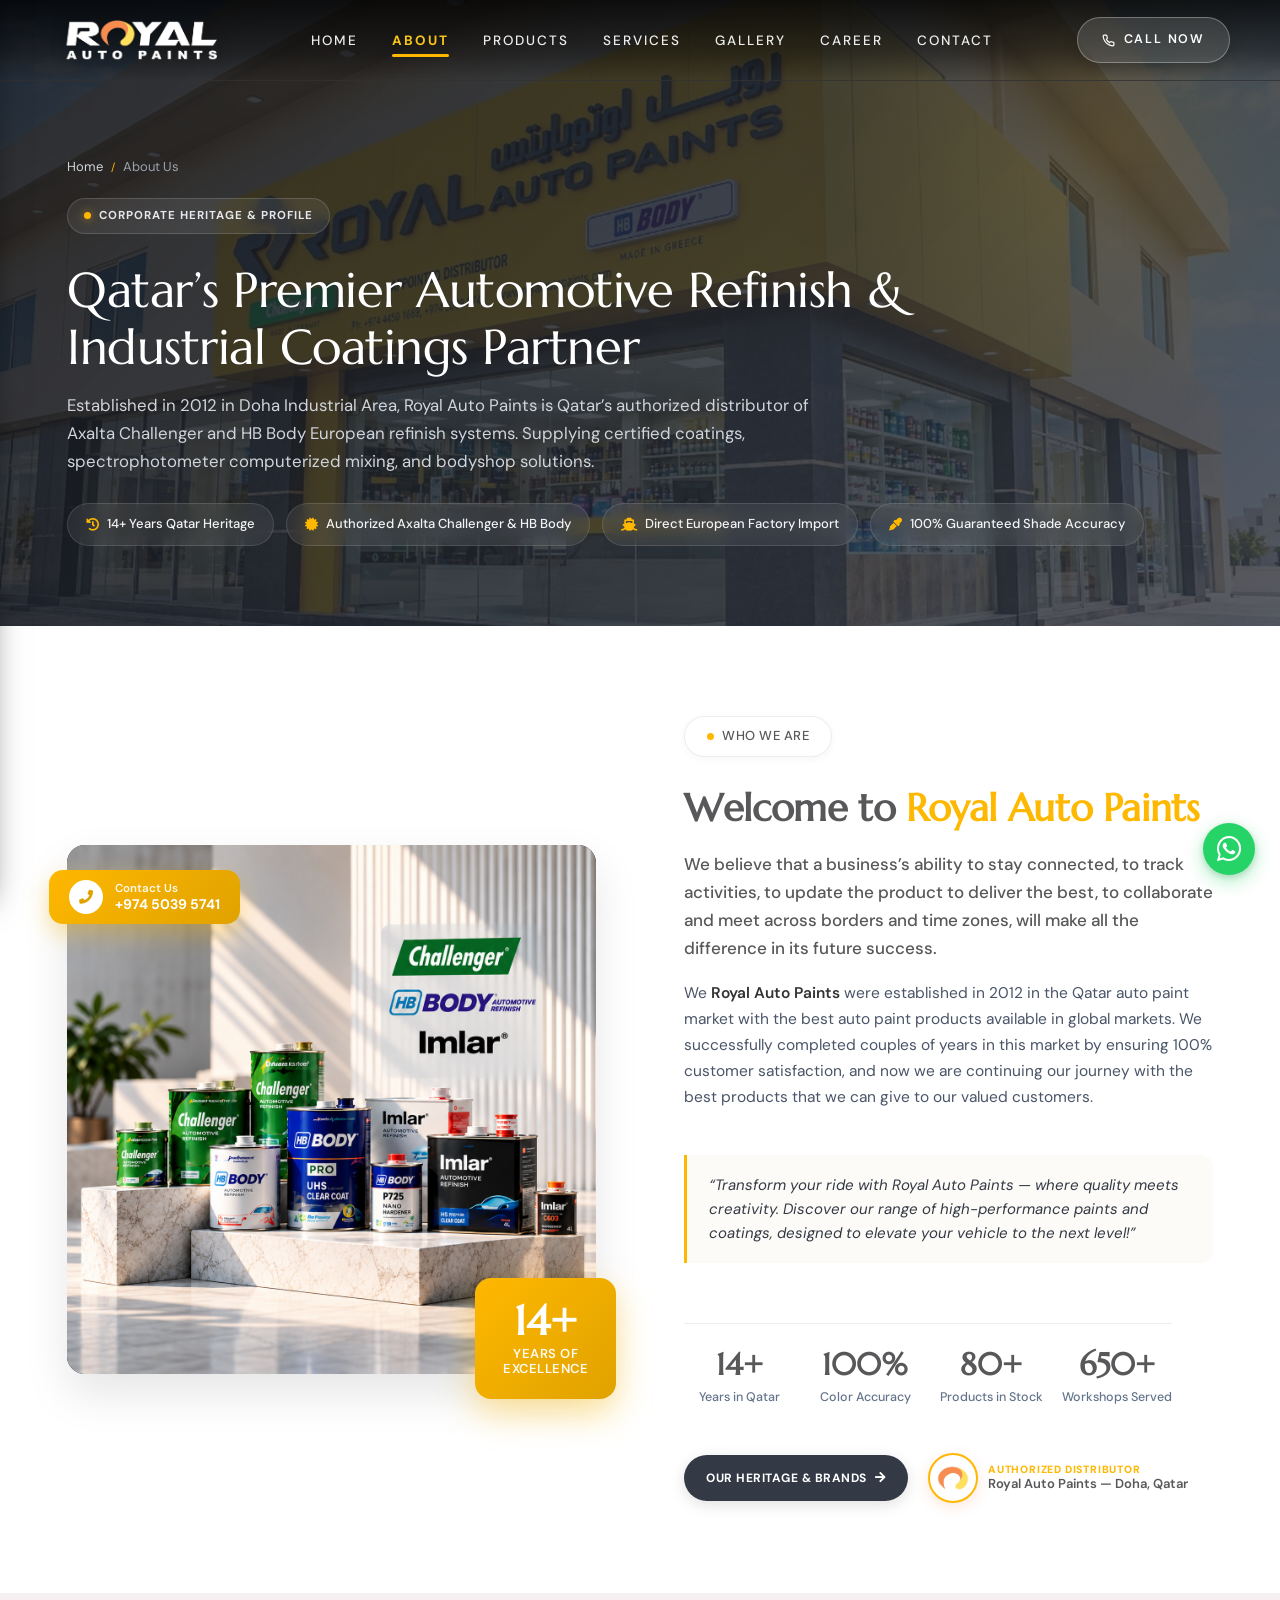
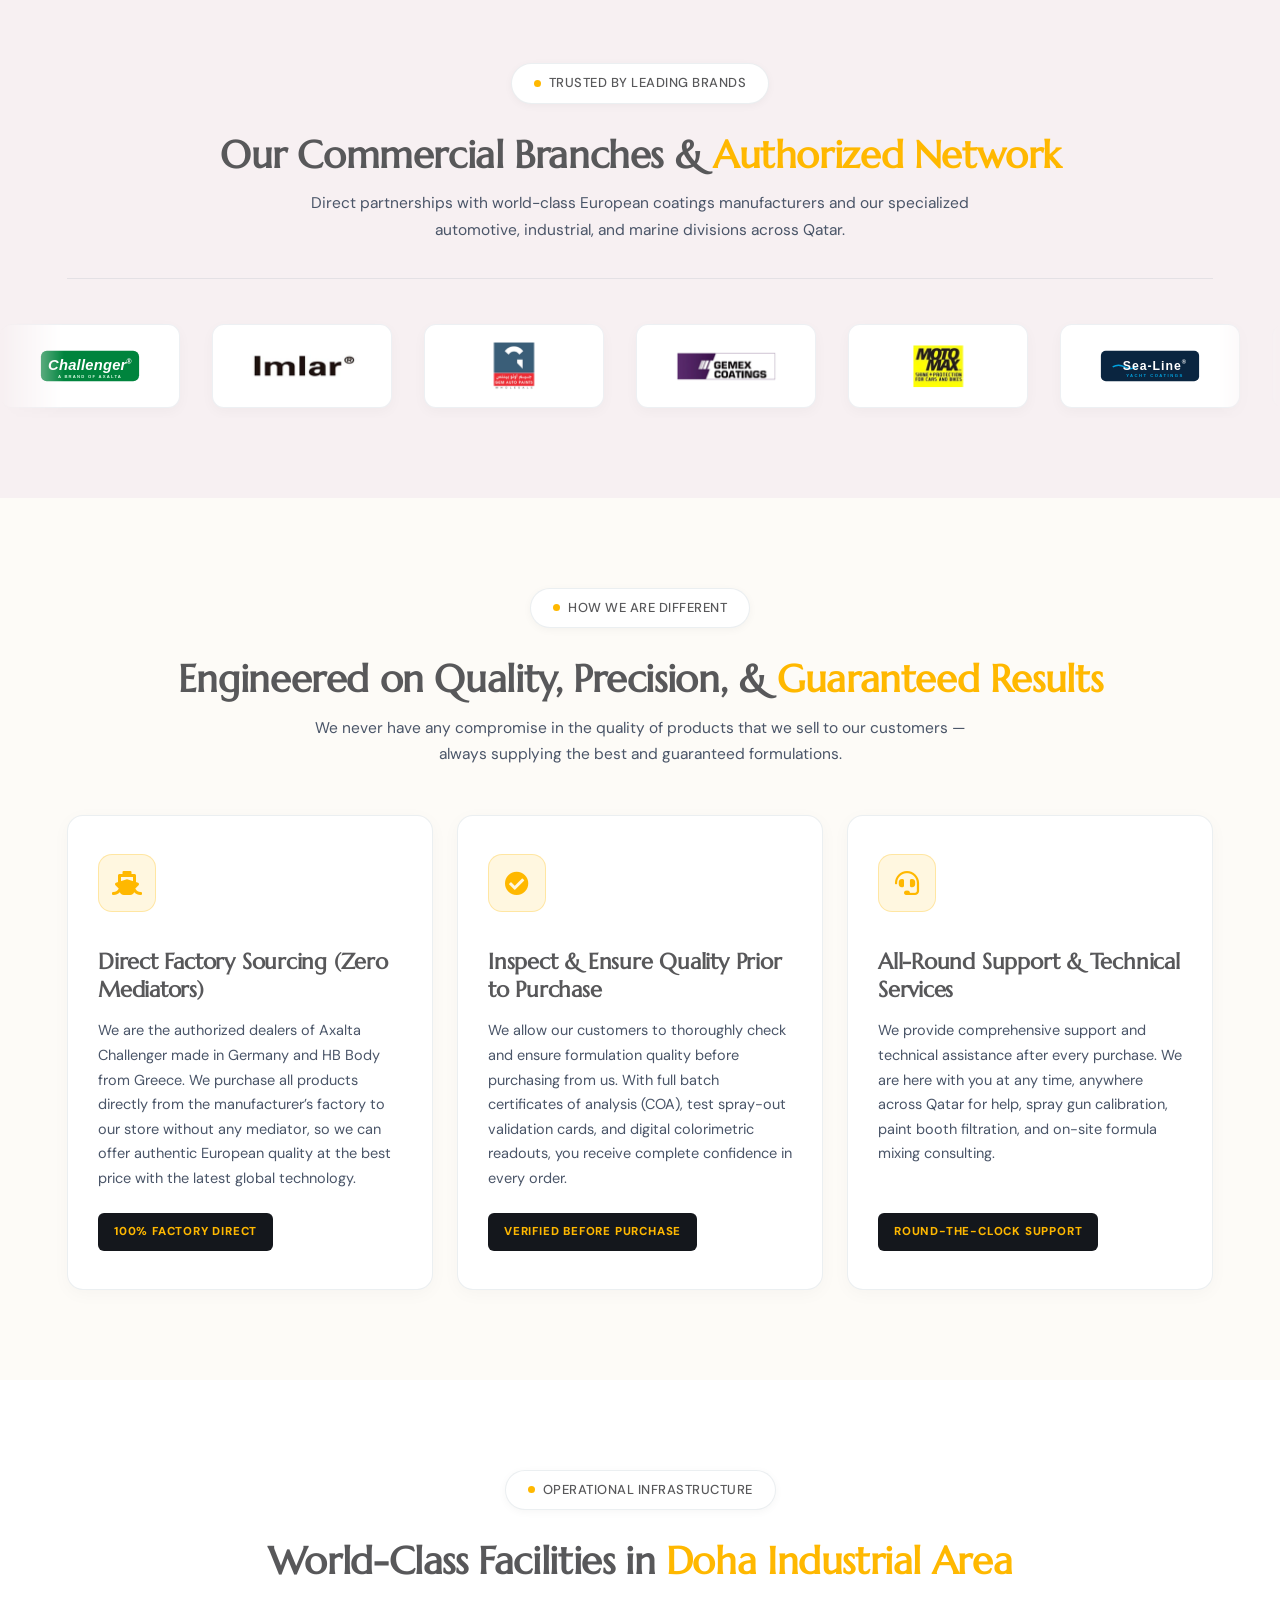
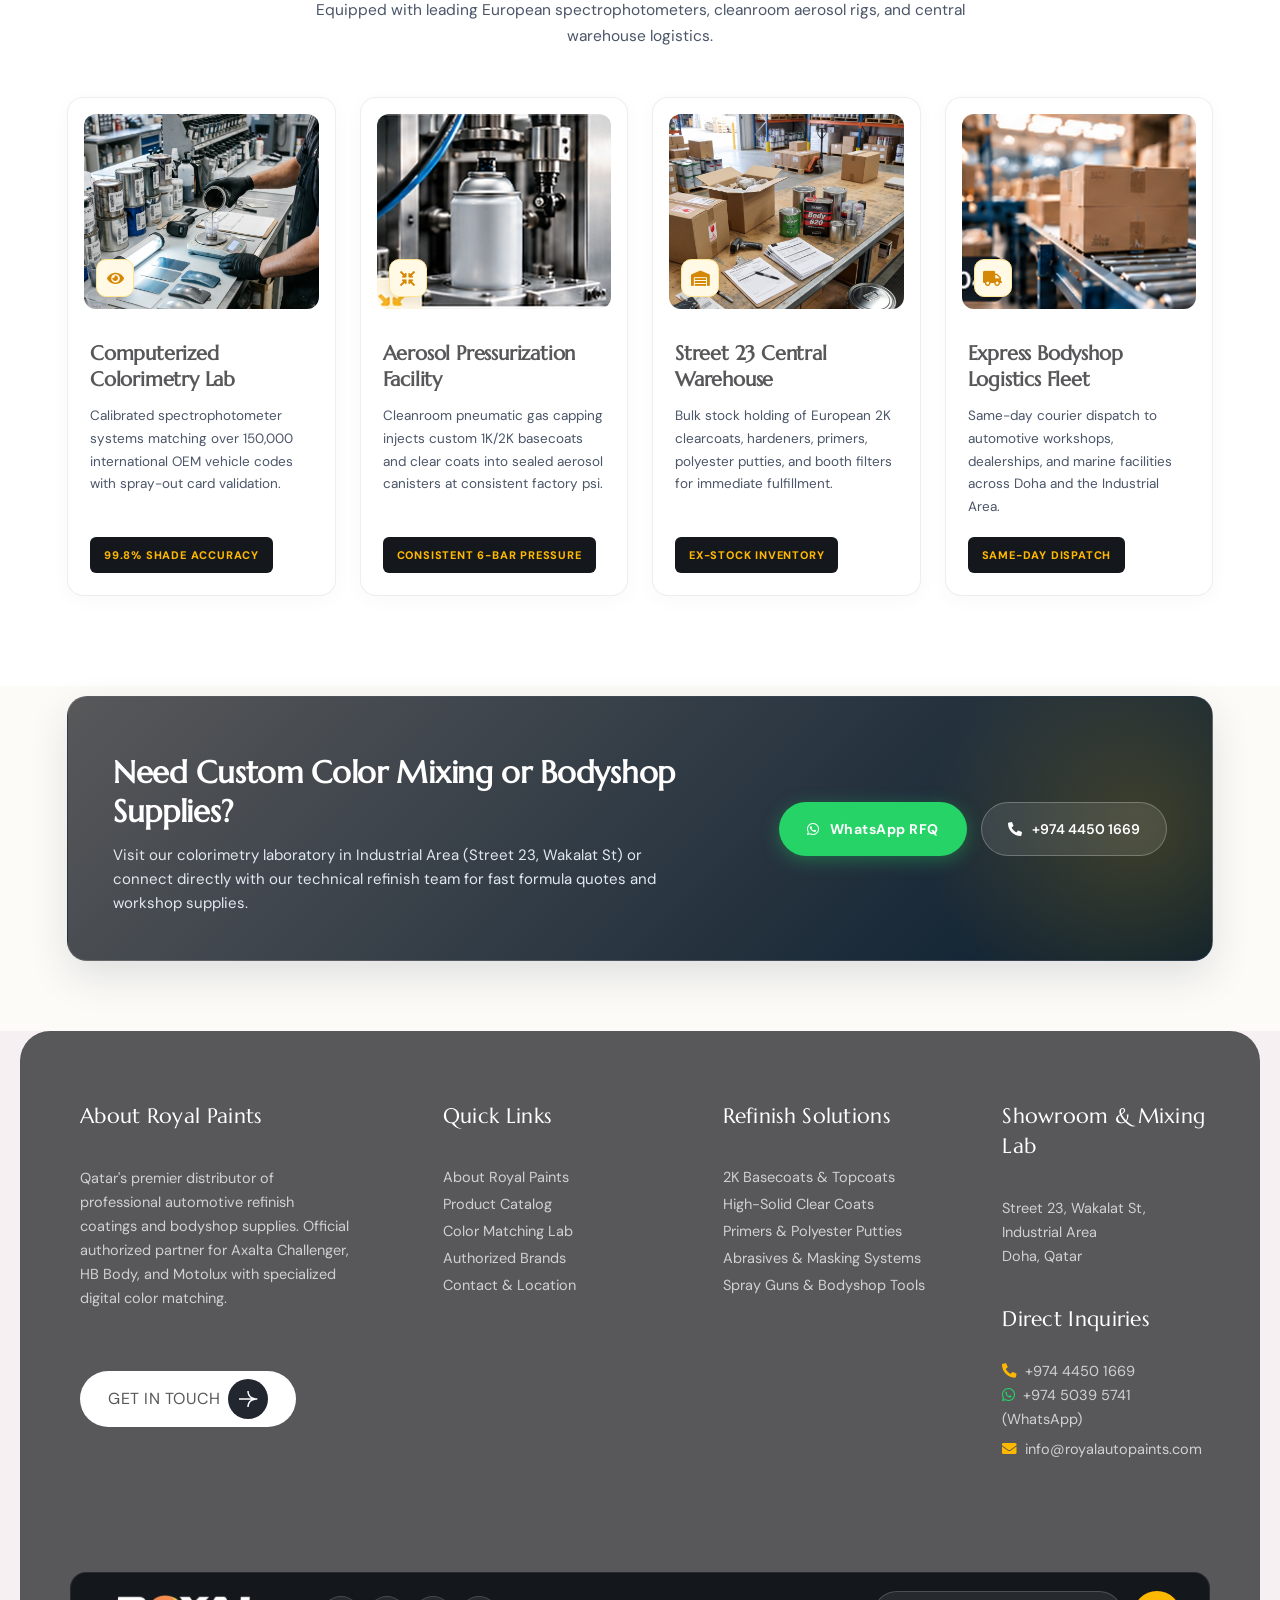
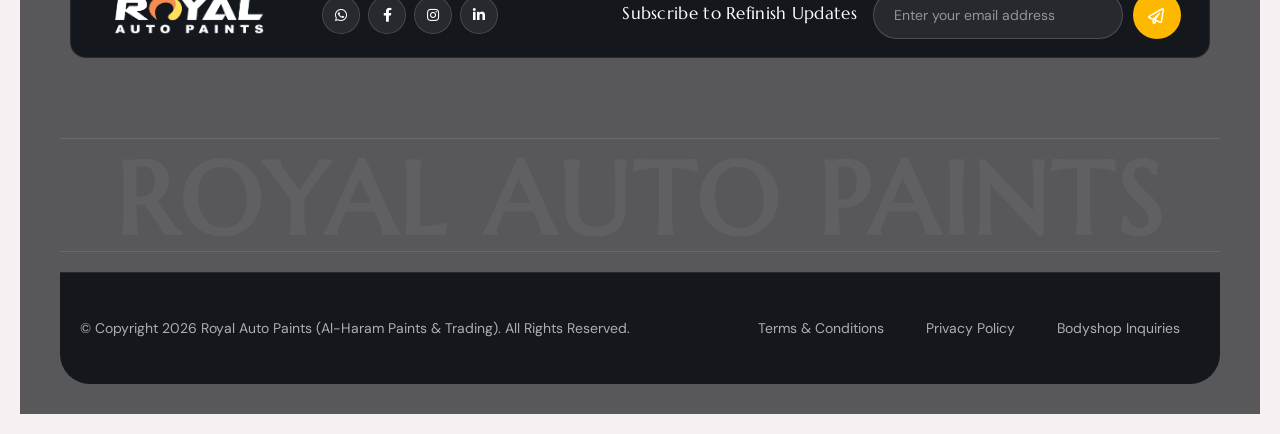
==== commit 7531fa2d: "feat(animation): replicate index.html SplitText character reveal across all subpages while preservin" ====
--- a/about.html
+++ b/about.html
@@ -51,7 +51,7 @@
             <div class="opt2-logo-area">
                 <a href="index.html" class="luxore-brand-logo-link" title="Royal Auto Paints Qatar">
                     <img src="images/royal_logo_white.png" alt="Royal Auto Paints" class="royal-nav-logo royal-nav-logo-white" height="42">
-                    <img src="images/royal_logo.png" alt="Royal Auto Paints" class="royal-nav-logo royal-nav-logo-dark" height="42">
+                    <img src="images/royal_logo_gray.png" alt="Royal Auto Paints" class="royal-nav-logo royal-nav-logo-dark" height="42">
                 </a>
             </div>
 
@@ -174,7 +174,7 @@
                 <div class="col-lg-6">
                     <div class="about-visual-collage">
                         <div class="about-main-img-card">
-                            <img src="images/dealership_showcase.jpg" alt="Royal Auto Paints Showroom &amp; Dealership" loading="lazy">
+                            <img src="images/about_us.png" alt="Royal Auto Paints Showroom &amp; Dealership" loading="lazy">
                         </div>
 
                         <!-- Floating 14+ Years Badge Card -->
@@ -201,7 +201,7 @@
                             <span class="dot"></span>
                             Who We Are
                         </div>
-                        <h2 class="about-main-title" style="text-align: left !important; margin-bottom: 18px !important;">
+                        <h2 class="about-main-title tm-split-text split-in-right" style="text-align: left !important; margin-bottom: 18px !important;">
                             Welcome to <span class="royal-highlight-yellow">Royal Auto Paints</span>
                         </h2>
                         
@@ -932,6 +932,12 @@
         }
     })();
     </script>
+
+    <!-- GSAP & Scroll-Scrubbed Typography Reveal -->
+    <script src="js/gsap.min.js"></script>
+    <script src="js/ScrollTrigger.min.js"></script>
+    <script src="js/SplitText.min.js"></script>
+    <script src="js/subpage-split-text.js"></script>
 </body>
 
 </html>
--- a/css/custom.css
+++ b/css/custom.css
@@ -1327,20 +1327,41 @@
   filter: none !important;
 }
 
-/* Dark Navigation Links with Orange Hover */
-.luxore-navbar-header.sticky-active .luxore-nav-link {
-  color: var(--royal-blue-primary) !important;
+/* Dark Navigation Links with Gold Hover & Active in Sticky Header */
+.luxore-navbar-header.sticky-active .luxore-nav-link,
+.opt2-header.sticky-active .luxore-nav-link {
+  color: var(--royal-blue-primary, #58585A) !important;
   font-weight: 600 !important;
   opacity: 0.9 !important;
 }
 
-.luxore-navbar-header.sticky-active .luxore-nav-link:hover {
-  color: var(--royal-yellow-accent) !important;
+.luxore-navbar-header.sticky-active .luxore-nav-link:hover,
+.opt2-header.sticky-active .luxore-nav-link:hover {
+  color: var(--royal-yellow-gold, #F59E0B) !important;
   opacity: 1 !important;
 }
 
-.luxore-navbar-header.sticky-active .luxore-nav-link::after {
-  background-color: var(--royal-yellow-accent) !important;
+.luxore-navbar-header.sticky-active .luxore-nav-link::after,
+.opt2-header.sticky-active .luxore-nav-link::after {
+  background-color: var(--royal-yellow-gold, #F59E0B) !important;
+}
+
+/* Sticky Header Active Nav Link - Distinct Gold/Amber Accent + Visible Underline */
+.luxore-navbar-header.sticky-active .luxore-nav-link.active,
+.opt2-header.sticky-active .luxore-nav-link.active {
+  color: var(--royal-yellow-gold, #F59E0B) !important;
+  font-weight: 700 !important;
+  opacity: 1 !important;
+}
+
+.luxore-navbar-header.sticky-active .luxore-nav-link.active::after,
+.opt2-header.sticky-active .luxore-nav-link.active::after {
+  width: 100% !important;
+  height: 2.5px !important;
+  background-color: var(--royal-yellow-gold, #F59E0B) !important;
+  bottom: 0 !important;
+  opacity: 1 !important;
+  border-radius: 2px !important;
 }
 
 /* Call Button in Sticky Header (Original CALL NOW Design) */
@@ -3614,16 +3635,59 @@
 }
 
 /* Navigation Active and Hover Styling for Yellow Accent */
-.luxore-nav-link:hover,
+.luxore-nav-link:hover {
+  color: var(--royal-yellow-gold, #F59E0B) !important;
+  opacity: 1 !important;
+}
+.luxore-nav-link:hover::after {
+  width: 100% !important;
+  background: var(--royal-yellow-accent, #FFB800) !important;
+}
+
+/* Top Header (Hero Overlay) Active State */
 .luxore-nav-link.active {
-  color: var(--royal-yellow-gold, var(--royal-yellow-gold)) !important;
-}
-.luxore-nav-link::after {
-  background: var(--royal-yellow-accent, var(--royal-yellow-accent)) !important;
-}
-.opt2-header.sticky-active .luxore-nav-link:hover,
+  color: var(--royal-yellow-gold, #F59E0B) !important;
+  font-weight: 700 !important;
+  opacity: 1 !important;
+}
+.luxore-nav-link.active::after {
+  width: 100% !important;
+  height: 2.5px !important;
+  background: var(--royal-yellow-accent, #FFB800) !important;
+  bottom: 0 !important;
+  opacity: 1 !important;
+  border-radius: 2px !important;
+}
+
+/* Sticky Header Active & Hover Specificity */
+.opt2-header.sticky-active .luxore-nav-link:hover {
+  color: var(--royal-yellow-gold, #F59E0B) !important;
+  opacity: 1 !important;
+}
+.opt2-header.sticky-active .luxore-nav-link:hover::after {
+  width: 100% !important;
+  height: 2.5px !important;
+  background-color: var(--royal-yellow-gold, #F59E0B) !important;
+}
 .opt2-header.sticky-active .luxore-nav-link.active {
-  color: var(--royal-blue-primary, var(--royal-gray-graphite)) !important;
+  color: var(--royal-yellow-gold, #F59E0B) !important;
+  font-weight: 700 !important;
+  opacity: 1 !important;
+}
+.opt2-header.sticky-active .luxore-nav-link.active::after {
+  width: 100% !important;
+  height: 2.5px !important;
+  background-color: var(--royal-yellow-gold, #F59E0B) !important;
+  bottom: 0 !important;
+  opacity: 1 !important;
+  border-radius: 2px !important;
+}
+
+/* Standard Nav Link Active on Subpages (gallery, career, contact) */
+.navbar .nav-link.active,
+.navbar-nav .nav-link.active {
+  color: var(--royal-yellow-gold, #F59E0B) !important;
+  font-weight: 700 !important;
 }
 .opt2-header.sticky-active .luxore-call-pill {
   background: var(--royal-blue-primary, var(--royal-gray-graphite)) !important;
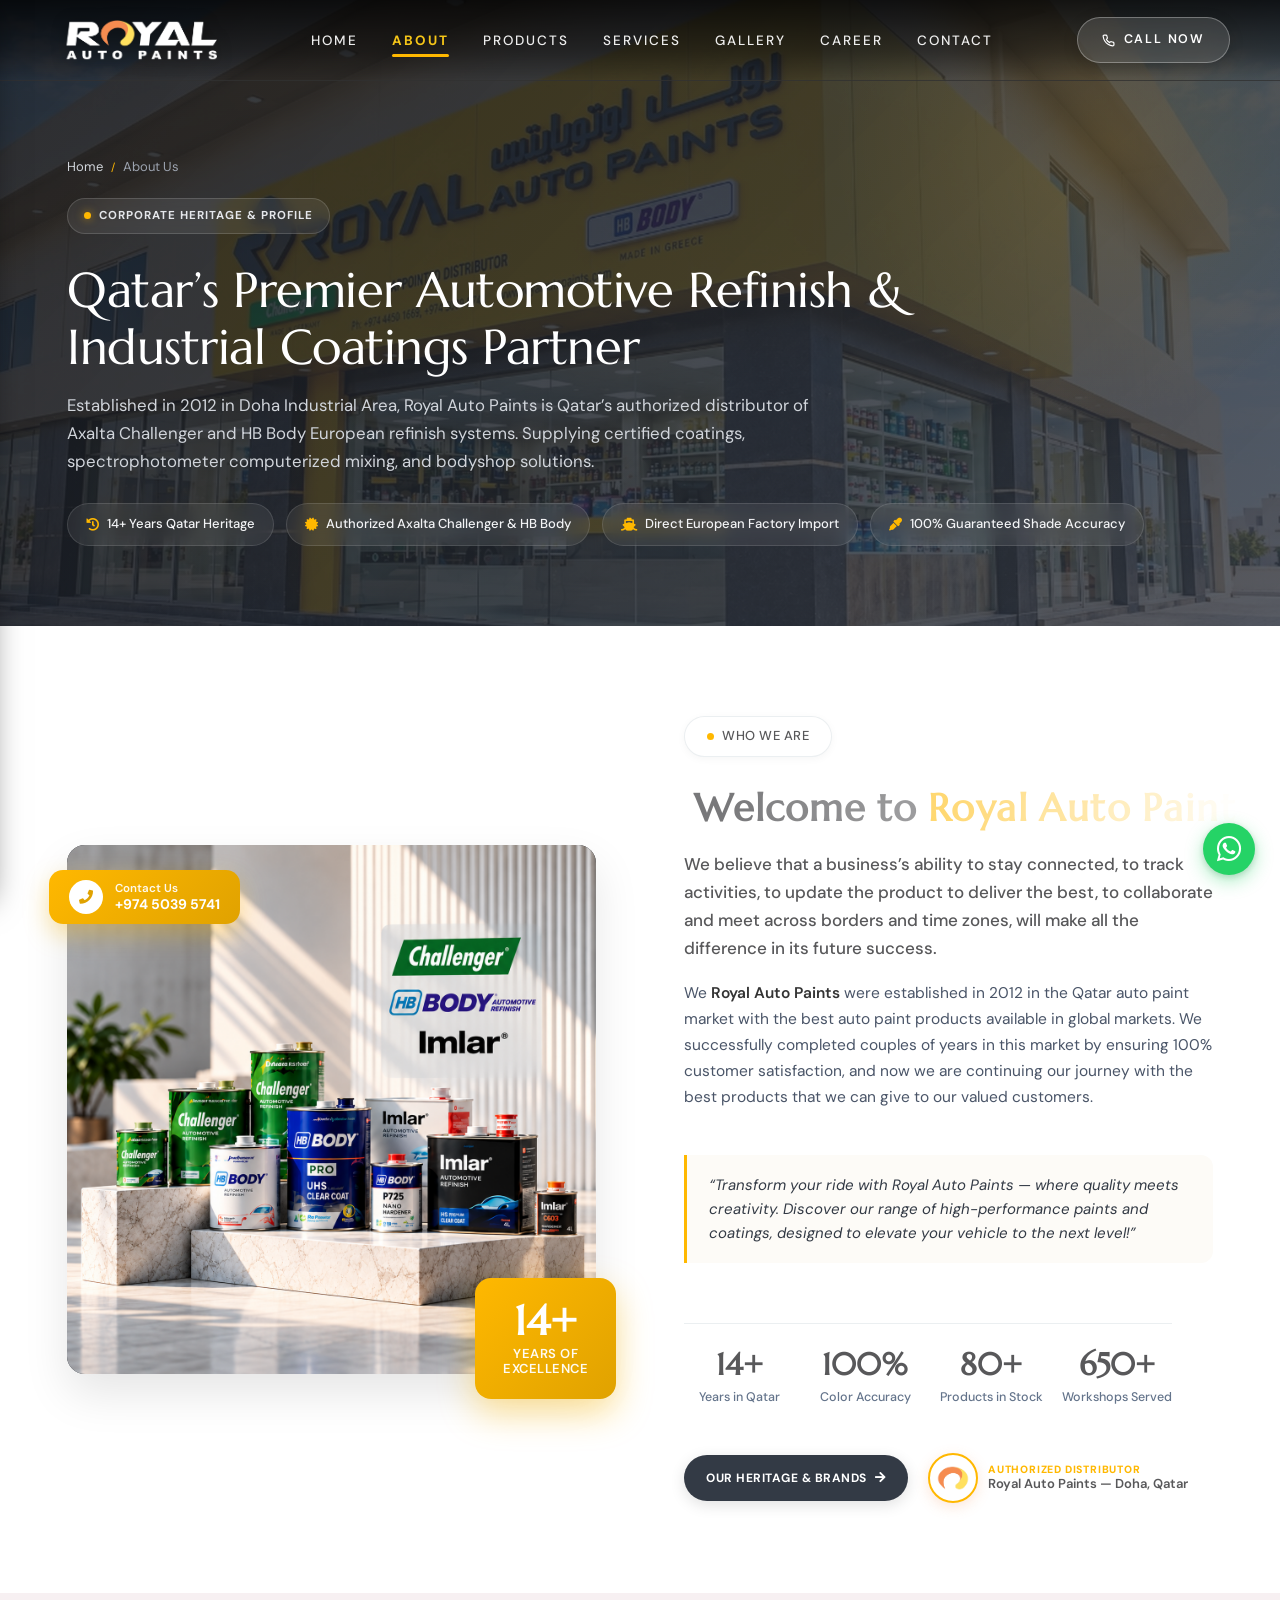
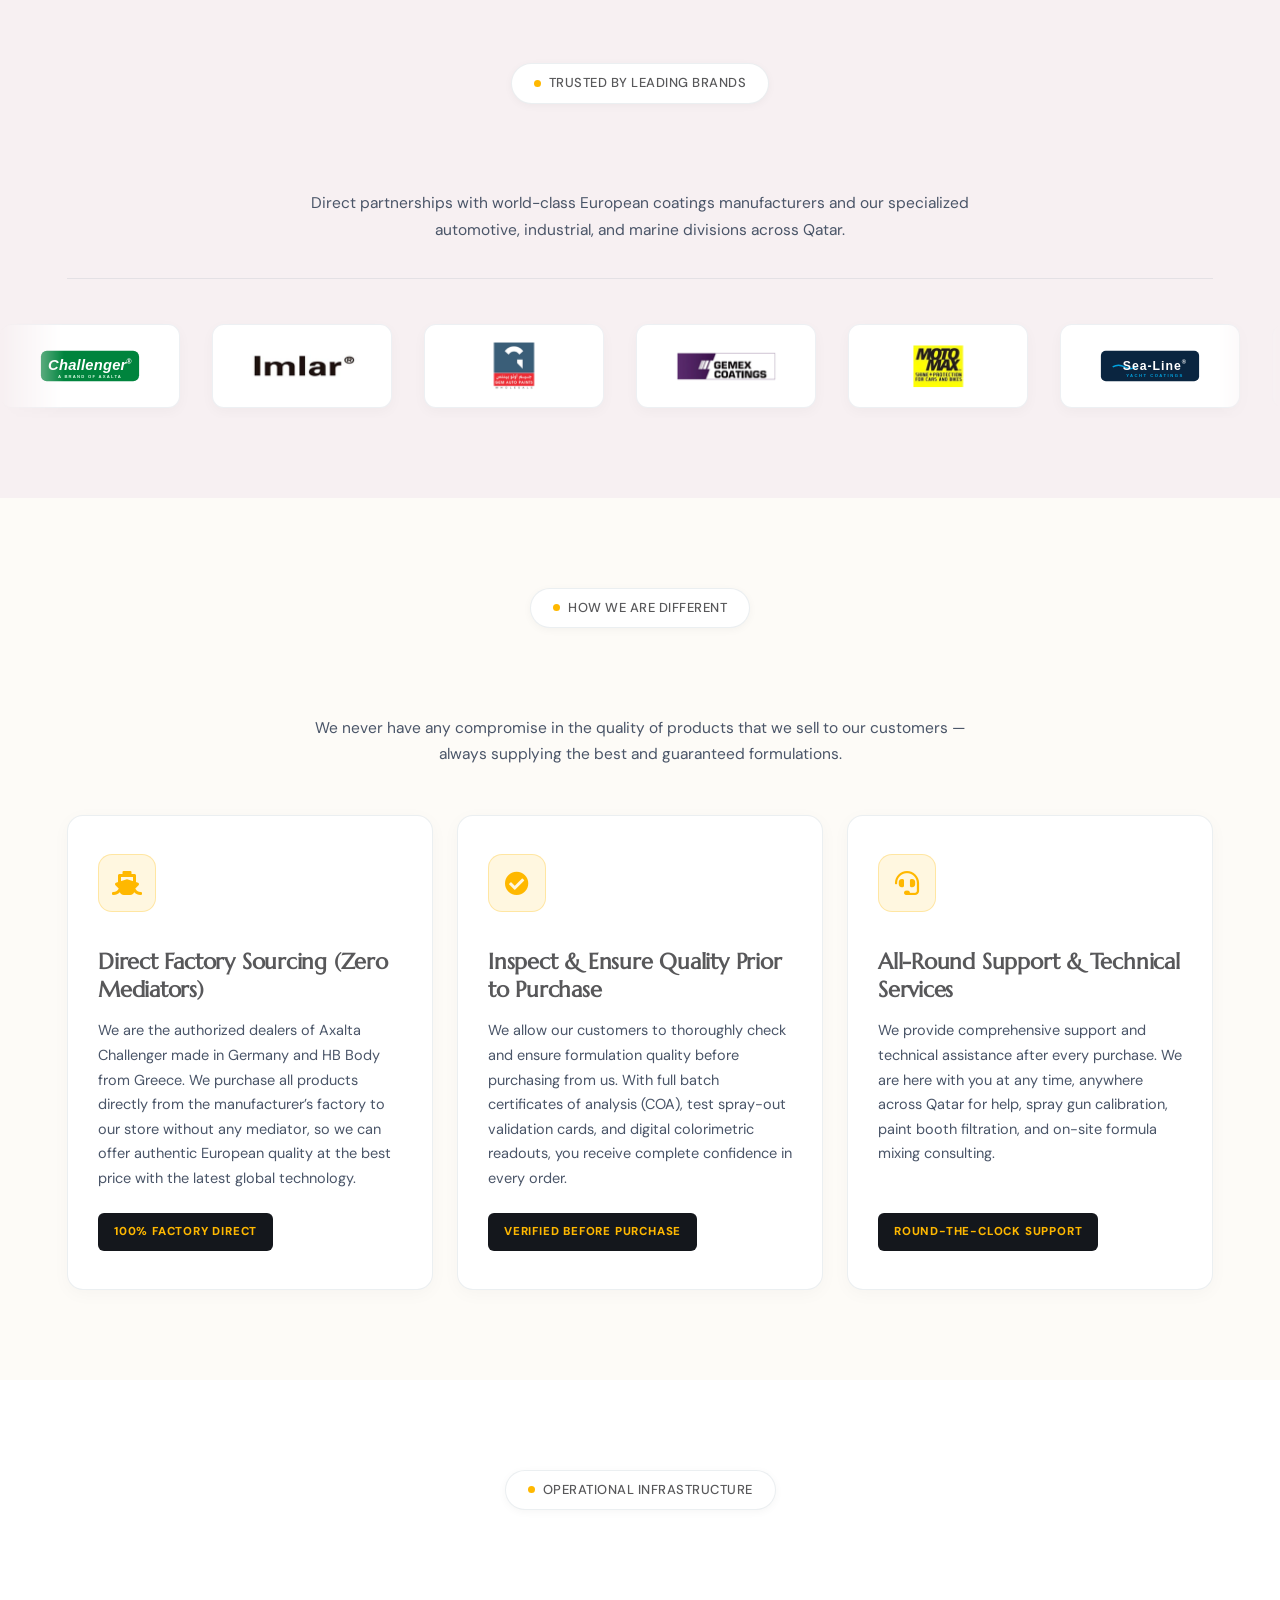
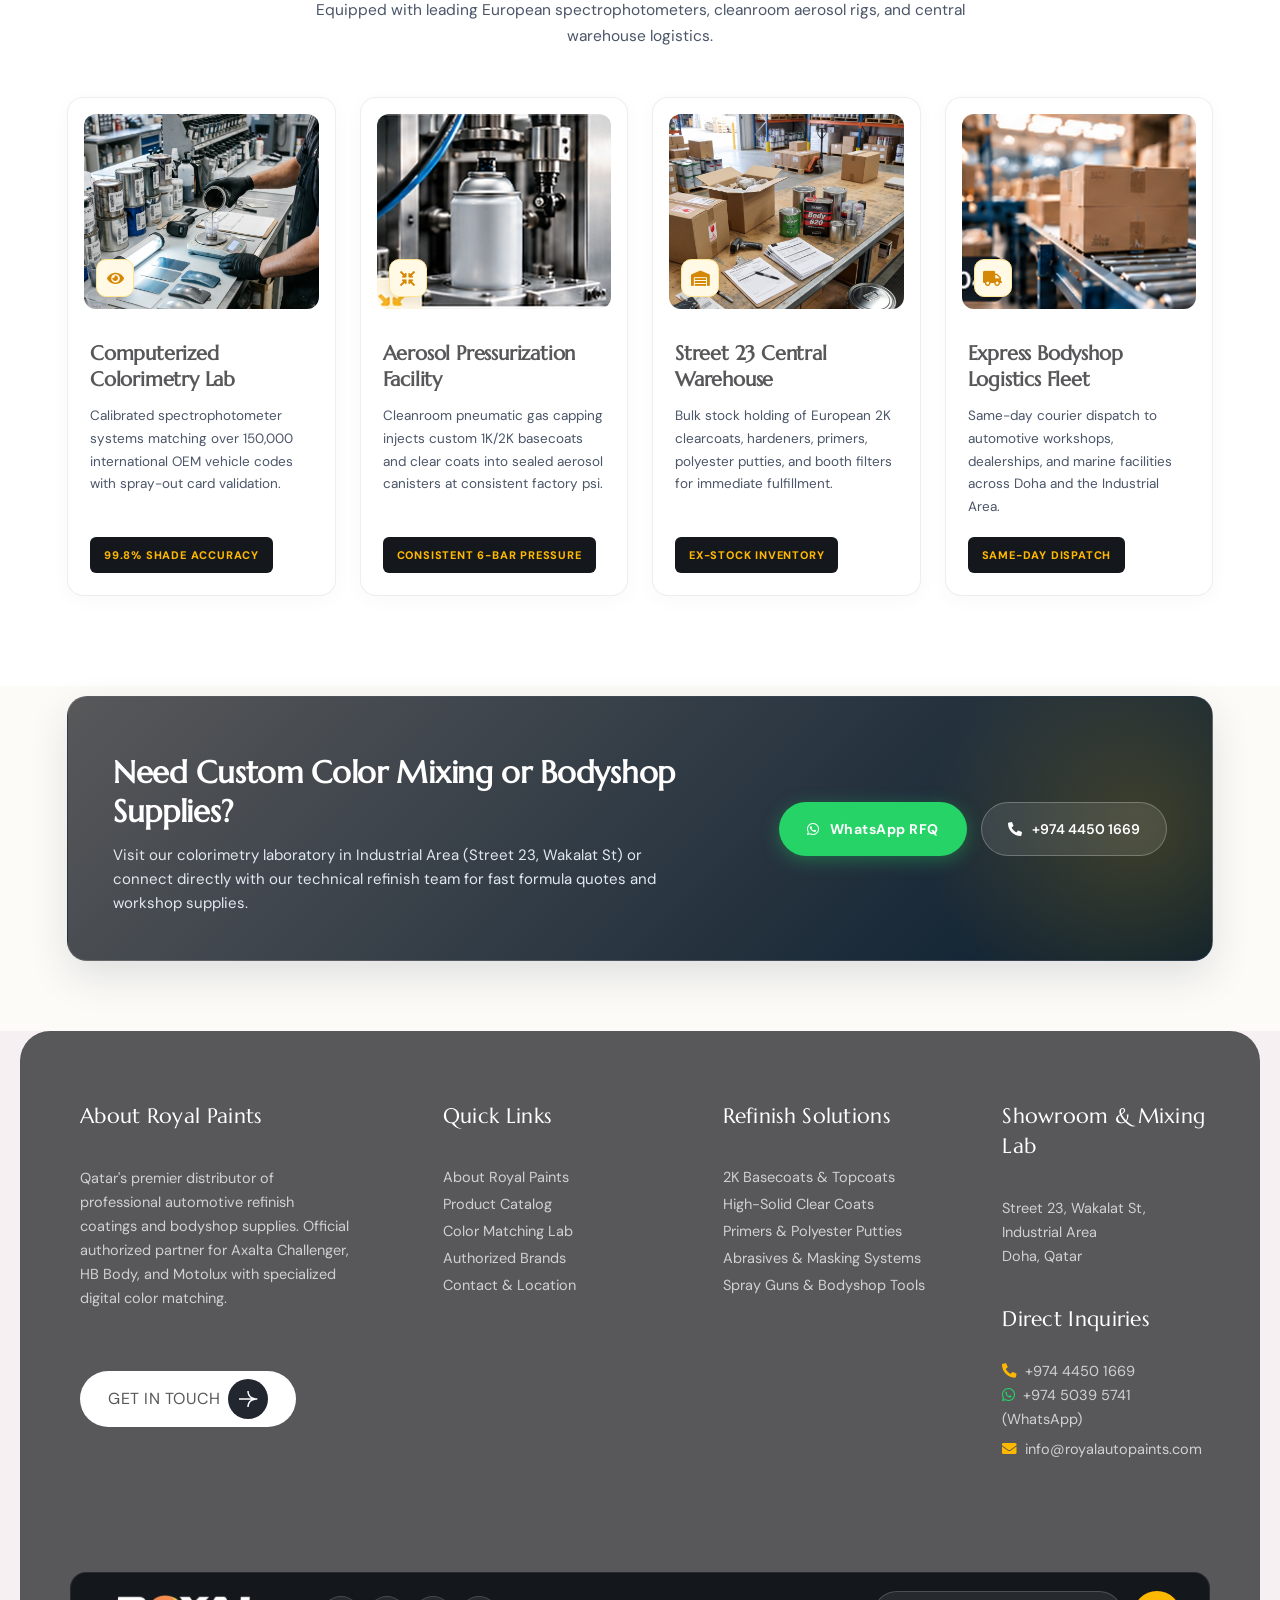
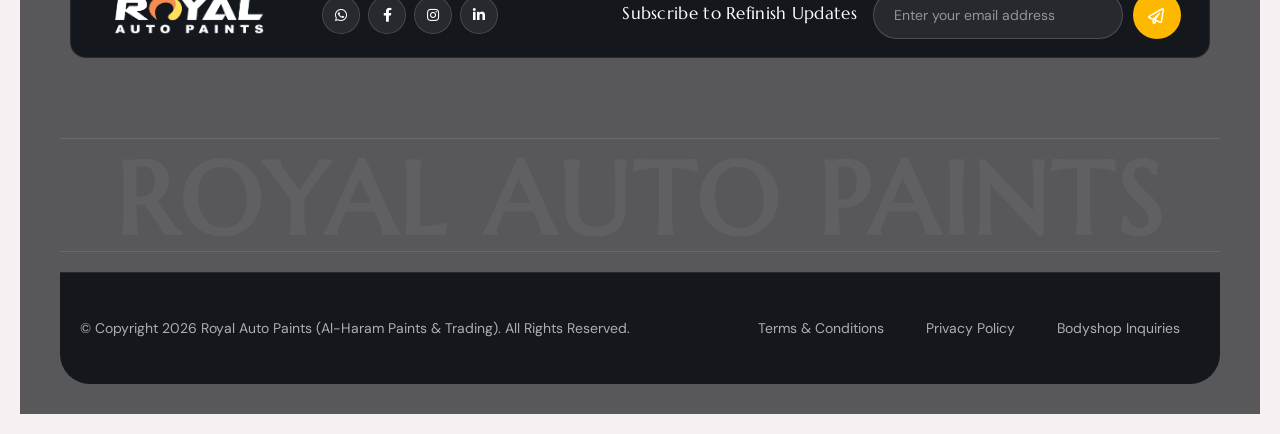
==== commit 9752b4fa: "feat(about): apply SplitText split-in-right character reveal across all section titles on about page" ====
--- a/about.html
+++ b/about.html
@@ -269,7 +269,7 @@
                     <span class="dot"></span>
                     Trusted By Leading Brands
                 </div>
-                <h2 class="about-main-title">
+                <h2 class="about-main-title tm-split-text split-in-right">
                     Our Commercial Branches &amp; <span class="royal-highlight-yellow">Authorized Network</span>
                 </h2>
                 <p class="about-main-subtitle">
@@ -380,7 +380,7 @@
                     <span class="dot"></span>
                     How We Are Different
                 </div>
-                <h2 class="about-main-title">
+                <h2 class="about-main-title tm-split-text split-in-right">
                     Engineered on Quality, Precision, &amp; <span class="royal-highlight-yellow">Guaranteed Results</span>
                 </h2>
                 <p class="about-main-subtitle">
@@ -453,7 +453,7 @@
                     <span class="dot"></span>
                     Operational Infrastructure
                 </div>
-                <h2 class="about-main-title">
+                <h2 class="about-main-title tm-split-text split-in-right">
                     World-Class Facilities in <span class="royal-highlight-yellow">Doha Industrial Area</span>
                 </h2>
                 <p class="about-main-subtitle">
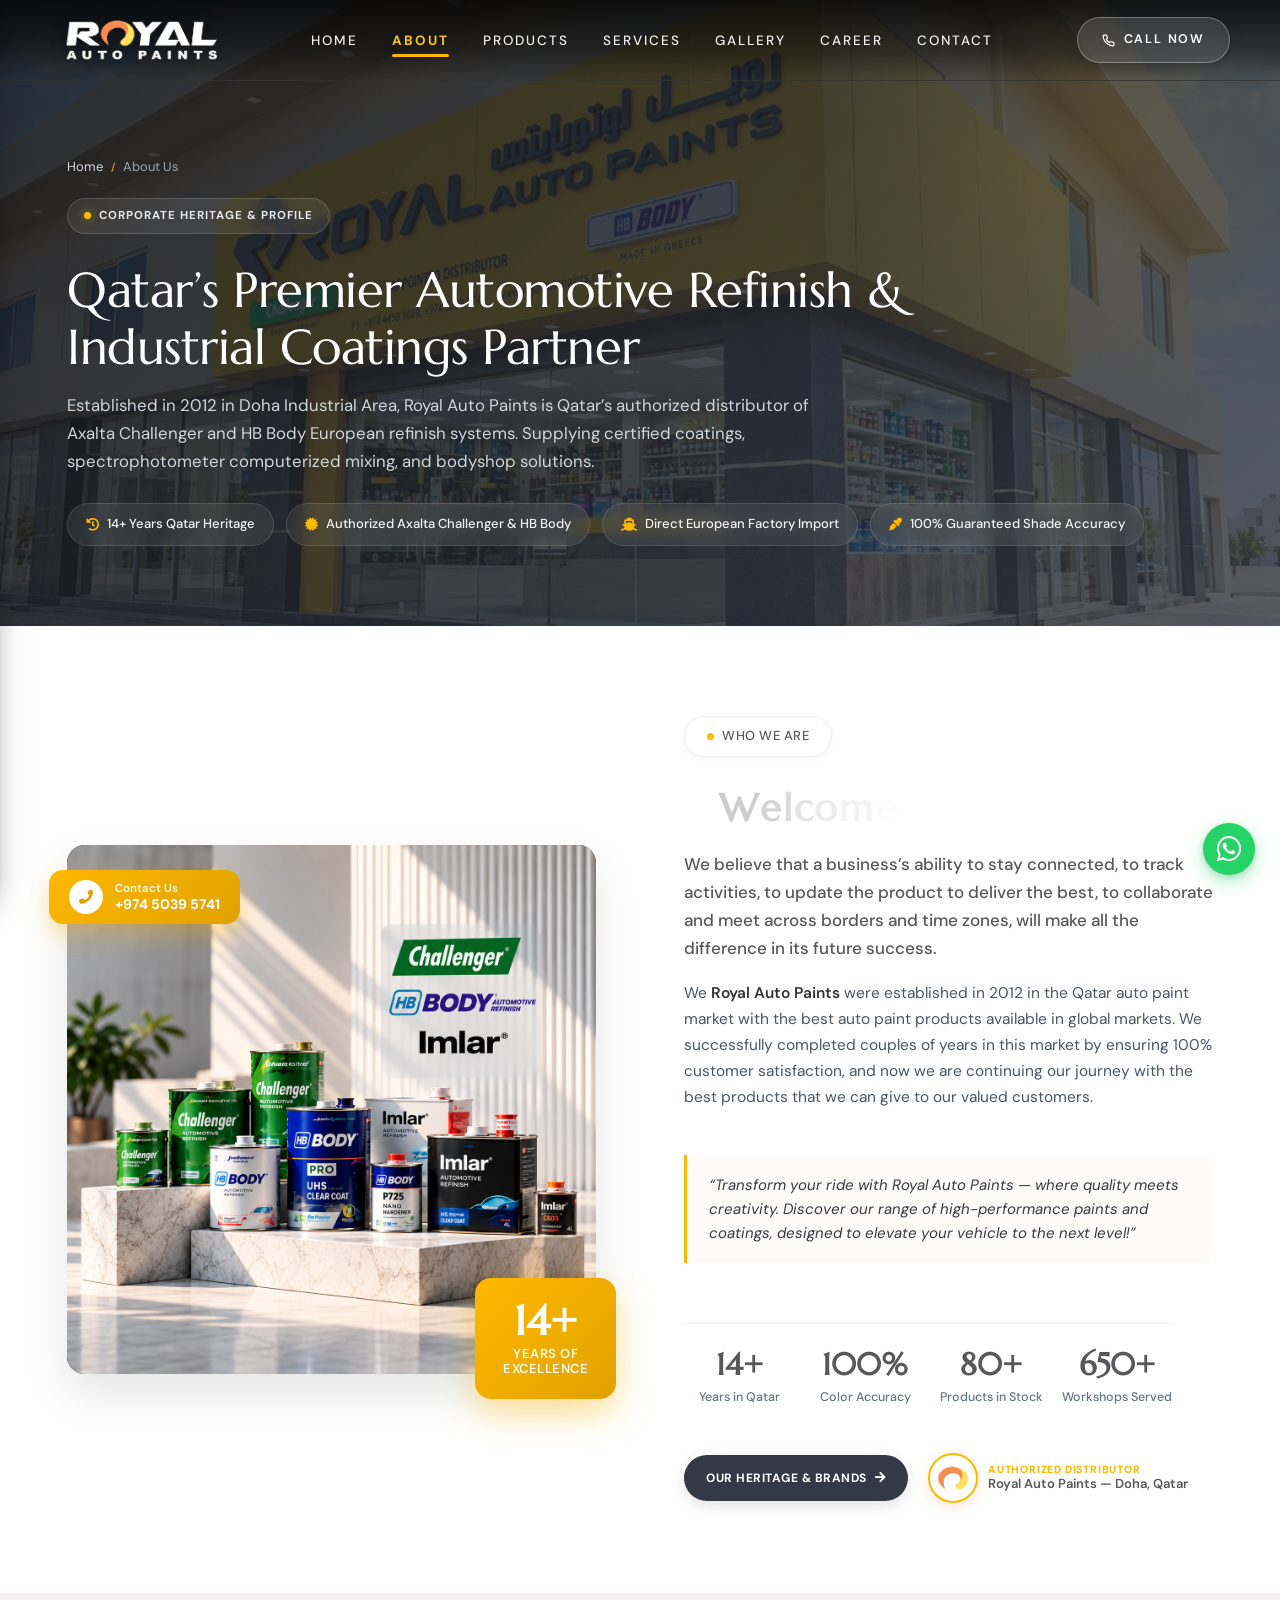
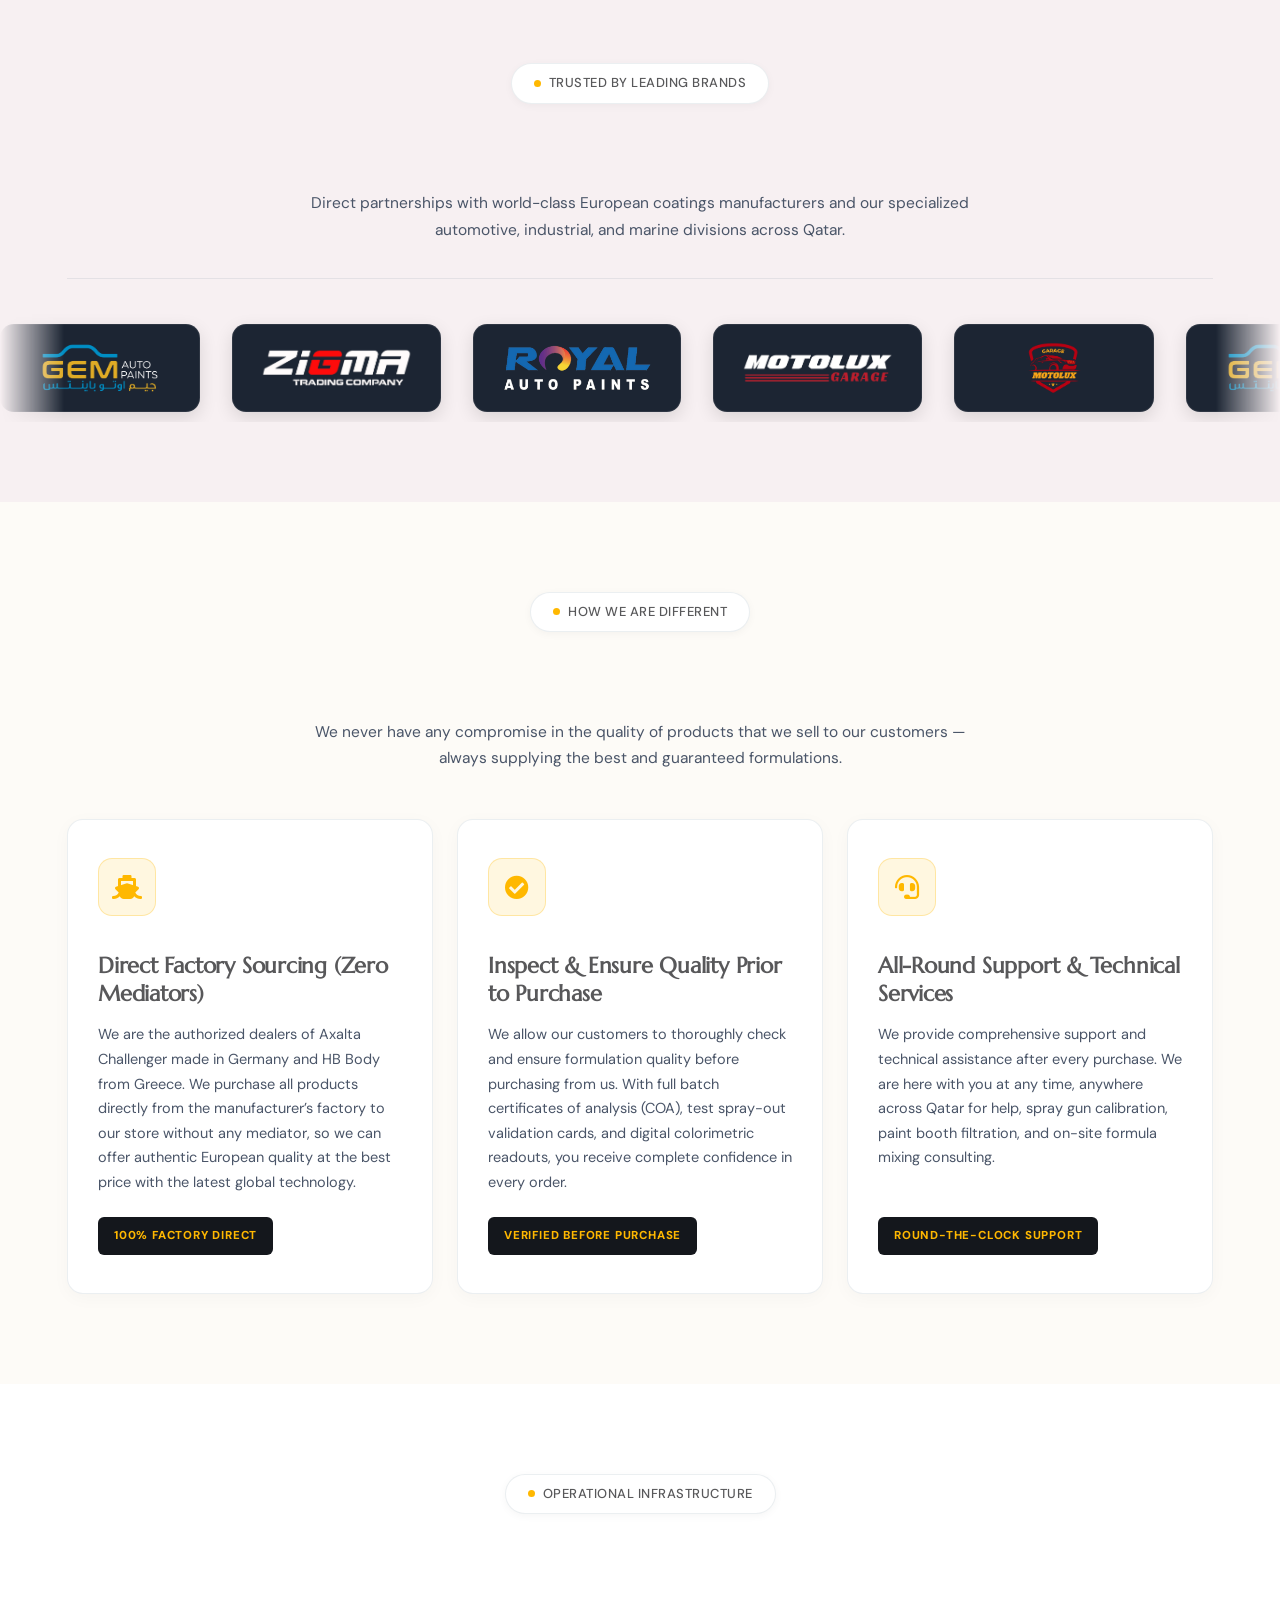
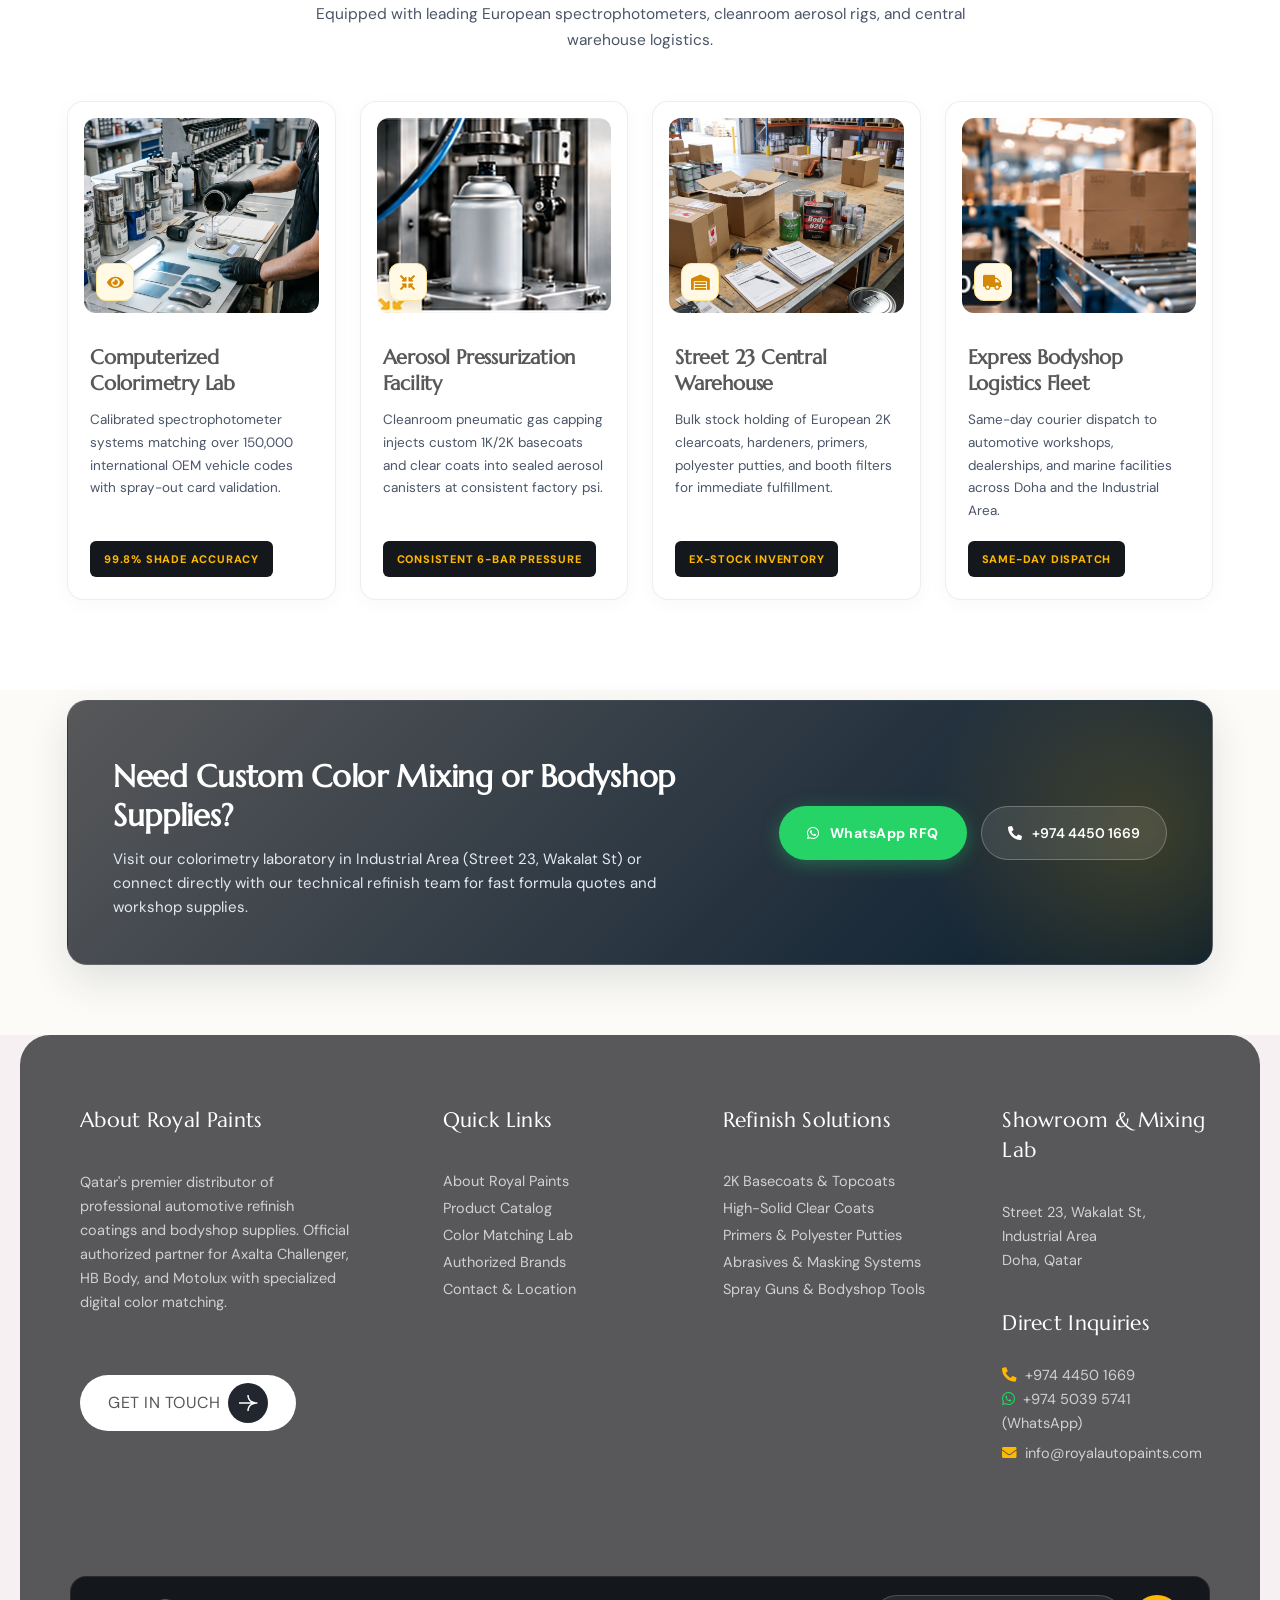
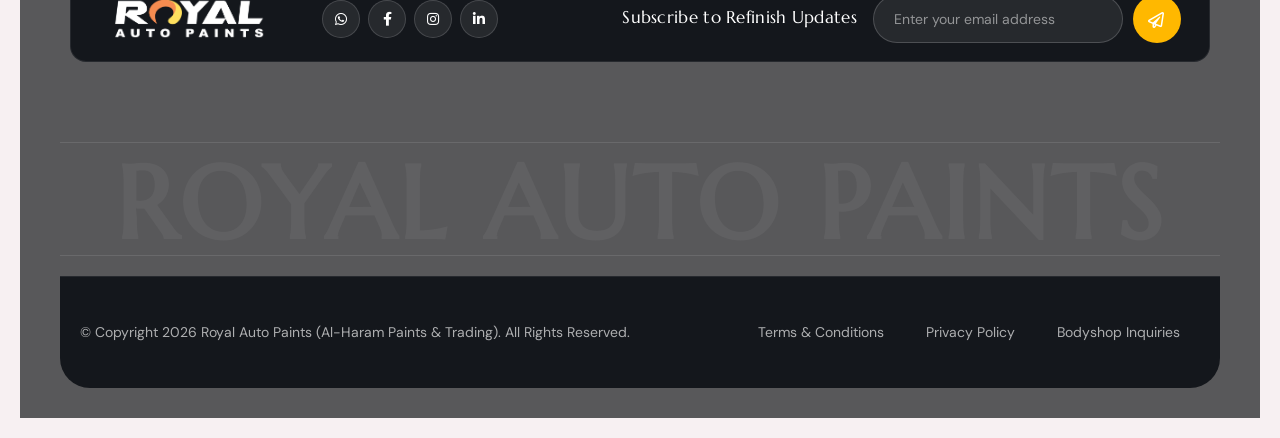
==== commit 612dd0dc: "Marquee Logo Cards: GEM Auto Paints (01_GEM_Auto_Paints.png) Zigma Trading Company (02_Zigma_Trading" ====
--- a/about.html
+++ b/about.html
@@ -282,88 +282,58 @@
             <div class="about-brands-divider-line"></div>
         </div>
 
-        <!-- Continuous Infinite Marquee Track -->
+                <!-- Continuous Infinite Marquee Track -->
         <div class="about-brands-slider-container">
             <div class="about-brands-track">
-                <!-- 1. Challenger (A Brand of Axalta) -->
-                <div class="about-brand-card" title="Challenger — Axalta Automotive Refinish System (Germany)">
-                    <img src="images/brand_challenger.svg" alt="Challenger — A Brand of Axalta" loading="lazy">
-                </div>
-
-                <!-- 2. Imlar Coating Systems -->
-                <div class="about-brand-card" title="Imlar — Commercial Fleet &amp; Industrial Coatings">
-                    <img src="images/brand_imlar.png" alt="Imlar Coating Systems" loading="lazy">
-                </div>
-
-                <!-- 3. New Auto Paint / Al-Haram (Street 23 Branch) -->
-                <div class="about-brand-card" title="New Auto Paint / Al-Haram — Industrial Area Wholesale Branch">
-                    <img src="images/brand_gem_autopaints.png" alt="New Auto Paint / Al-Haram Paints" loading="lazy">
-                </div>
-
-                <!-- 4. Gemex Coatings -->
-                <div class="about-brand-card" title="Gemex Coatings — Protective &amp; Industrial Surface Finishes">
-                    <img src="images/brand_gemex.png" alt="Gemex Coatings" loading="lazy">
-                </div>
-
-                <!-- 5. Moto Max -->
-                <div class="about-brand-card" title="Moto Max — Auto Body Polishing &amp; Bodyshop Care">
-                    <img src="images/brand_motomax.png" alt="Moto Max" loading="lazy">
-                </div>
-
-                <!-- 6. Sea-Line -->
-                <div class="about-brand-card" title="Sea-Line — Yacht &amp; Marine Protective Coatings">
-                    <img src="images/brand_sealine.svg" alt="Sea-Line Yacht Coatings" loading="lazy">
-                </div>
-
-                <!-- 7. HB Body -->
-                <div class="about-brand-card" title="HB Body — European Refinish System (Greece)">
-                    <img src="images/brand_hbbody.svg" alt="HB Body Automotive Refinish" loading="lazy">
-                </div>
-
-                <!-- 8. Axalta Coating Systems -->
-                <div class="about-brand-card" title="Axalta Coating Systems — Global Surface Finishes">
-                    <img src="images/brand_axalta.png" alt="Axalta Coating Systems" loading="lazy">
-                </div>
-
-                <!-- DUPLICATE SET FOR SEAMLESS 60FPS INFINITE LOOP -->
-                <!-- 1. Challenger -->
-                <div class="about-brand-card" title="Challenger — Axalta Automotive Refinish System (Germany)">
-                    <img src="images/brand_challenger.svg" alt="Challenger — A Brand of Axalta" loading="lazy">
-                </div>
-
-                <!-- 2. Imlar -->
-                <div class="about-brand-card" title="Imlar — Commercial Fleet &amp; Industrial Coatings">
-                    <img src="images/brand_imlar.png" alt="Imlar Coating Systems" loading="lazy">
-                </div>
-
-                <!-- 3. New Auto Paint / Al-Haram -->
-                <div class="about-brand-card" title="New Auto Paint / Al-Haram — Industrial Area Wholesale Branch">
-                    <img src="images/brand_gem_autopaints.png" alt="New Auto Paint / Al-Haram Paints" loading="lazy">
-                </div>
-
-                <!-- 4. Gemex Coatings -->
-                <div class="about-brand-card" title="Gemex Coatings — Protective &amp; Industrial Surface Finishes">
-                    <img src="images/brand_gemex.png" alt="Gemex Coatings" loading="lazy">
-                </div>
-
-                <!-- 5. Moto Max -->
-                <div class="about-brand-card" title="Moto Max — Auto Body Polishing &amp; Bodyshop Care">
-                    <img src="images/brand_motomax.png" alt="Moto Max" loading="lazy">
-                </div>
-
-                <!-- 6. Sea-Line -->
-                <div class="about-brand-card" title="Sea-Line — Yacht &amp; Marine Protective Coatings">
-                    <img src="images/brand_sealine.svg" alt="Sea-Line Yacht Coatings" loading="lazy">
-                </div>
-
-                <!-- 7. HB Body -->
-                <div class="about-brand-card" title="HB Body — European Refinish System (Greece)">
-                    <img src="images/brand_hbbody.svg" alt="HB Body Automotive Refinish" loading="lazy">
-                </div>
-
-                <!-- 8. Axalta Coating Systems -->
-                <div class="about-brand-card" title="Axalta Coating Systems — Global Surface Finishes">
-                    <img src="images/brand_axalta.png" alt="Axalta Coating Systems" loading="lazy">
+                <!-- Set 1 -->
+                <div class="about-brand-card" title="GEM Auto Paints — Doha Industrial Area">
+                    <img src="images/branch_logos/01_GEM_Auto_Paints.png" alt="GEM Auto Paints" loading="lazy">
+                </div>
+                <div class="about-brand-card" title="Zigma Trading Company — Commercial Wholesale Distribution">
+                    <img src="images/branch_logos/02_Zigma_Trading_Company.png" alt="Zigma Trading Company" loading="lazy">
+                </div>
+                <div class="about-brand-card" title="Royal Auto Paints — Automotive Refinish &amp; Coating Specialists">
+                    <img src="images/branch_logos/03_Royal_Auto_Paints.png" alt="Royal Auto Paints" loading="lazy">
+                </div>
+                <div class="about-brand-card" title="Motolux Garage — Premium Auto Care &amp; Bodyshop Services">
+                    <img src="images/branch_logos/04_Motolux_Garage_Wordmark.png" alt="Motolux Garage" loading="lazy">
+                </div>
+                <div class="about-brand-card" title="Motolux Garage Emblem — Collision &amp; Body Repair">
+                    <img src="images/branch_logos/05_Motolux_Garage_Emblem.png" alt="Motolux Garage Emblem" loading="lazy">
+                </div>
+
+                <!-- Set 2 (for seamless loop) -->
+                <div class="about-brand-card" title="GEM Auto Paints — Doha Industrial Area">
+                    <img src="images/branch_logos/01_GEM_Auto_Paints.png" alt="GEM Auto Paints" loading="lazy">
+                </div>
+                <div class="about-brand-card" title="Zigma Trading Company — Commercial Wholesale Distribution">
+                    <img src="images/branch_logos/02_Zigma_Trading_Company.png" alt="Zigma Trading Company" loading="lazy">
+                </div>
+                <div class="about-brand-card" title="Royal Auto Paints — Automotive Refinish &amp; Coating Specialists">
+                    <img src="images/branch_logos/03_Royal_Auto_Paints.png" alt="Royal Auto Paints" loading="lazy">
+                </div>
+                <div class="about-brand-card" title="Motolux Garage — Premium Auto Care &amp; Bodyshop Services">
+                    <img src="images/branch_logos/04_Motolux_Garage_Wordmark.png" alt="Motolux Garage" loading="lazy">
+                </div>
+                <div class="about-brand-card" title="Motolux Garage Emblem — Collision &amp; Body Repair">
+                    <img src="images/branch_logos/05_Motolux_Garage_Emblem.png" alt="Motolux Garage Emblem" loading="lazy">
+                </div>
+
+                <!-- Set 3 (seamless coverage) -->
+                <div class="about-brand-card" title="GEM Auto Paints — Doha Industrial Area">
+                    <img src="images/branch_logos/01_GEM_Auto_Paints.png" alt="GEM Auto Paints" loading="lazy">
+                </div>
+                <div class="about-brand-card" title="Zigma Trading Company — Commercial Wholesale Distribution">
+                    <img src="images/branch_logos/02_Zigma_Trading_Company.png" alt="Zigma Trading Company" loading="lazy">
+                </div>
+                <div class="about-brand-card" title="Royal Auto Paints — Automotive Refinish &amp; Coating Specialists">
+                    <img src="images/branch_logos/03_Royal_Auto_Paints.png" alt="Royal Auto Paints" loading="lazy">
+                </div>
+                <div class="about-brand-card" title="Motolux Garage — Premium Auto Care &amp; Bodyshop Services">
+                    <img src="images/branch_logos/04_Motolux_Garage_Wordmark.png" alt="Motolux Garage" loading="lazy">
+                </div>
+                <div class="about-brand-card" title="Motolux Garage Emblem — Collision &amp; Body Repair">
+                    <img src="images/branch_logos/05_Motolux_Garage_Emblem.png" alt="Motolux Garage Emblem" loading="lazy">
                 </div>
             </div>
         </div>
--- a/css/about.css
+++ b/css/about.css
@@ -564,30 +564,35 @@
   display: flex;
   align-items: center;
   justify-content: center;
-  background: #FFFFFF;
-  border-radius: 12px;
-  padding: 16px 28px;
-  min-width: 180px;
-  height: 84px;
-  border: 1px solid rgba(10, 50, 84, 0.07);
-  box-shadow: 0 4px 14px rgba(0, 0, 0, 0.03);
+  background: #1c2533;
+  border-radius: 14px;
+  padding: 14px 26px;
+  min-width: 200px;
+  height: 88px;
+  border: 1px solid rgba(255, 255, 255, 0.08);
+  box-shadow: 0 6px 18px rgba(0, 0, 0, 0.12);
   transition: all 0.3s cubic-bezier(0.16, 1, 0.3, 1);
   cursor: pointer;
 }
 
 .about-brand-card:hover {
   transform: translateY(-4px);
-  border-color: rgba(255, 184, 0, 0.5);
-  box-shadow: 0 10px 24px rgba(0, 0, 0, 0.07);
+  border-color: #F59E0B;
+  box-shadow: 0 12px 28px rgba(0, 0, 0, 0.22);
 }
 
 .about-brand-card img {
-  max-height: 48px;
-  max-width: 135px;
+  max-height: 52px;
+  max-width: 155px;
   width: auto;
   height: auto;
   object-fit: contain;
   display: block;
+  transition: transform 0.3s ease;
+}
+
+.about-brand-card:hover img {
+  transform: scale(1.05);
 }
 
 /* ==========================================================================
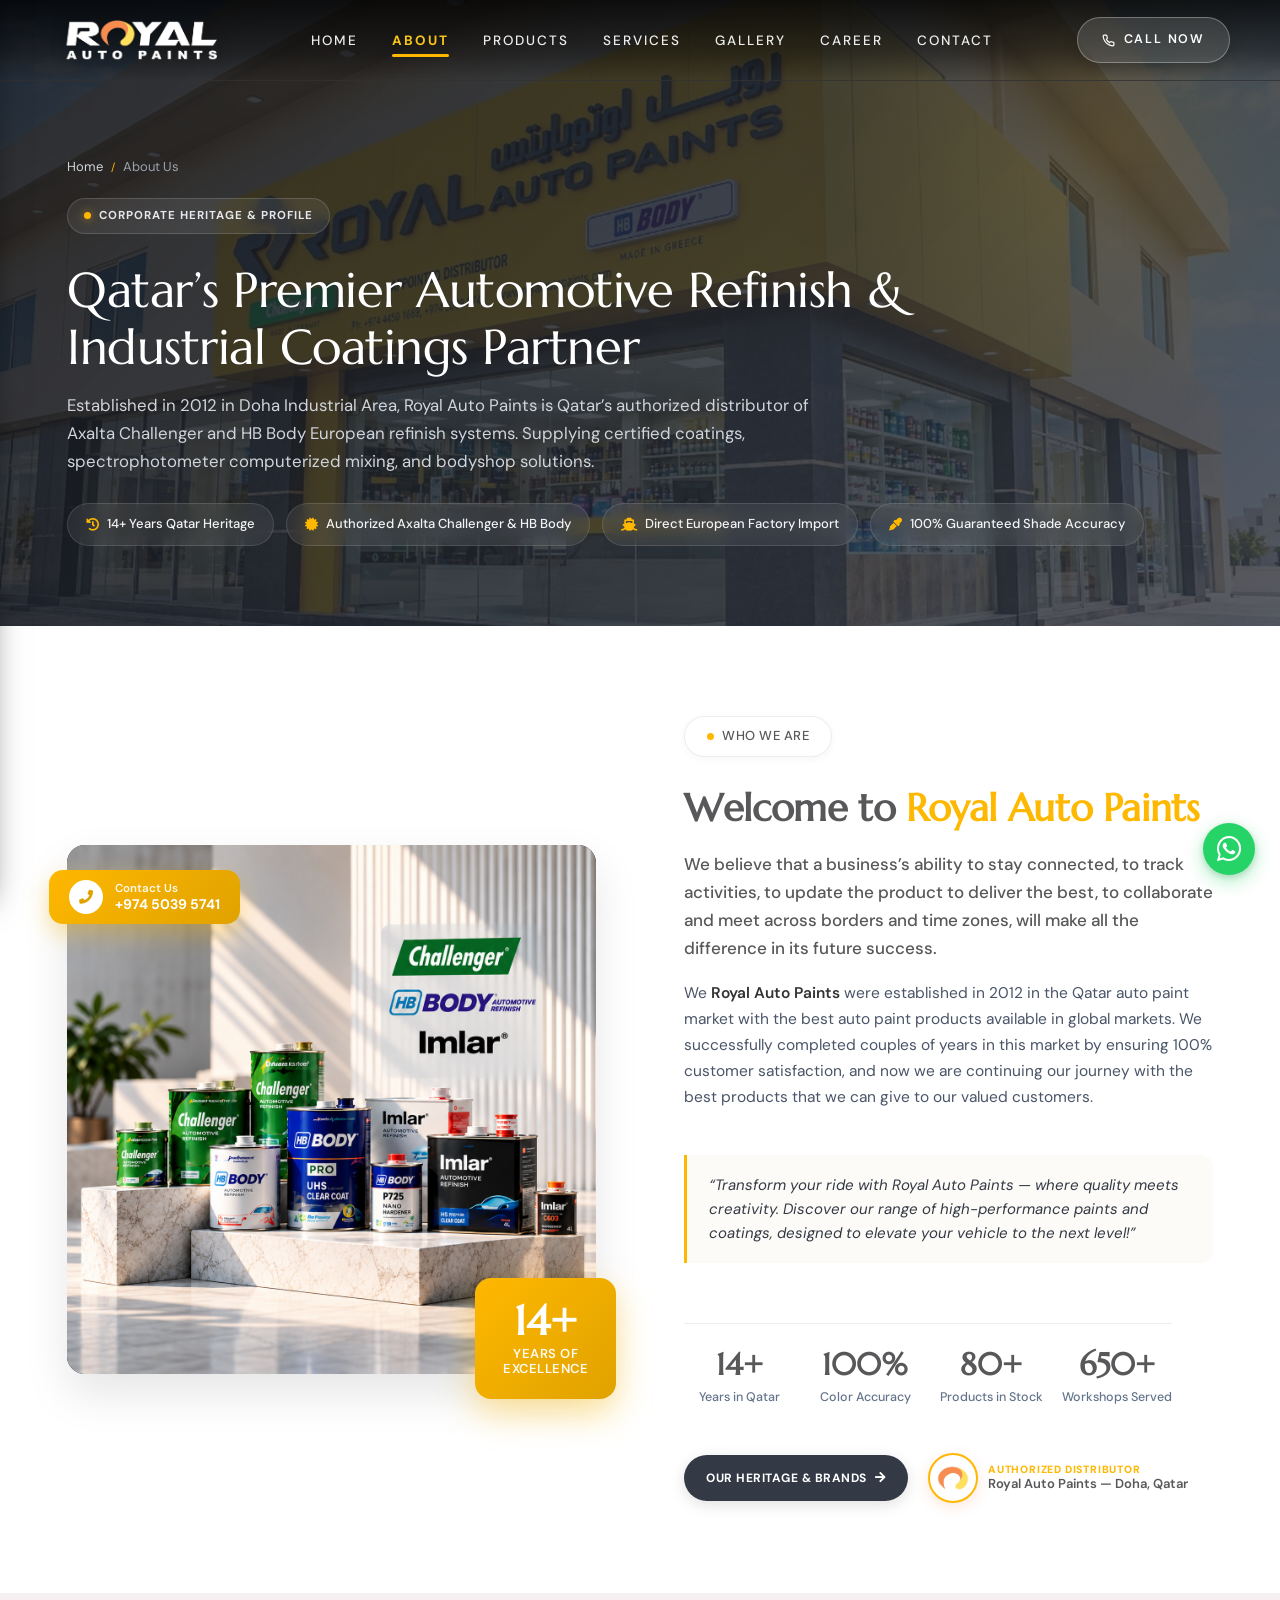
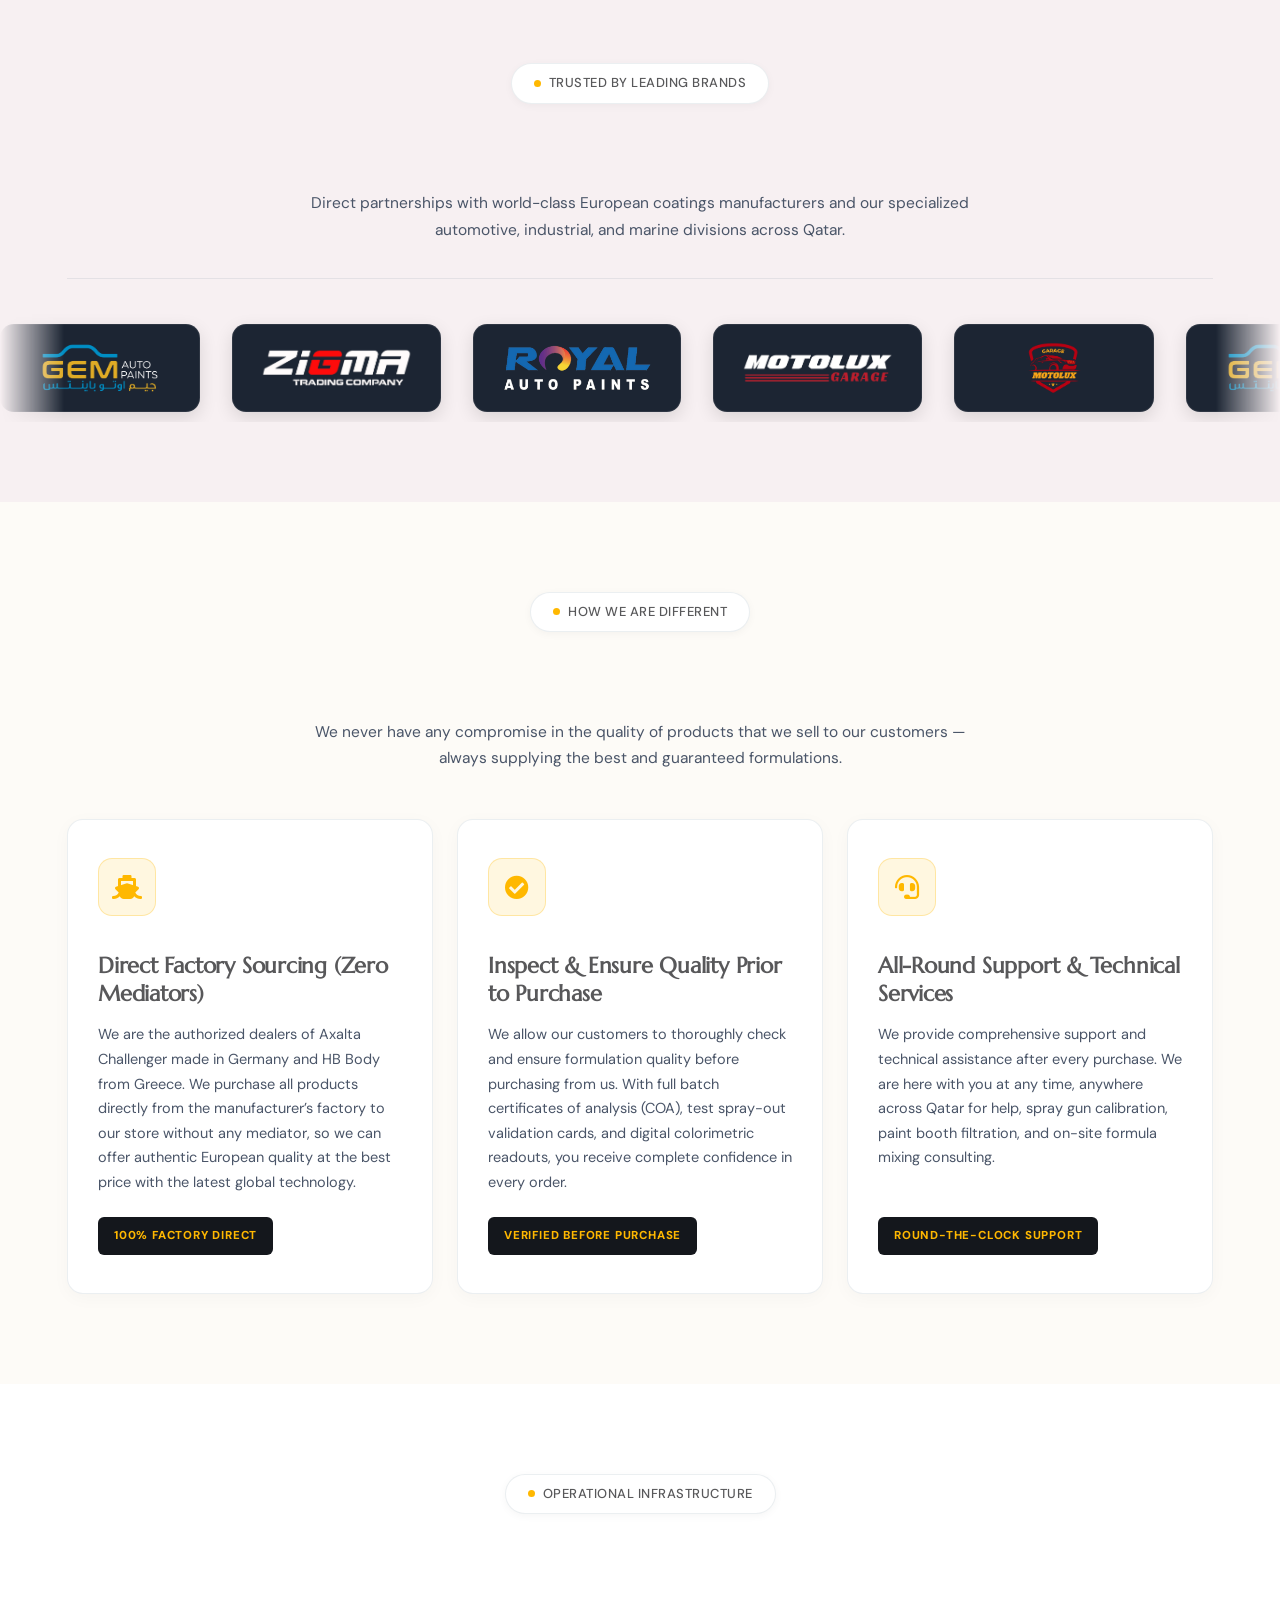
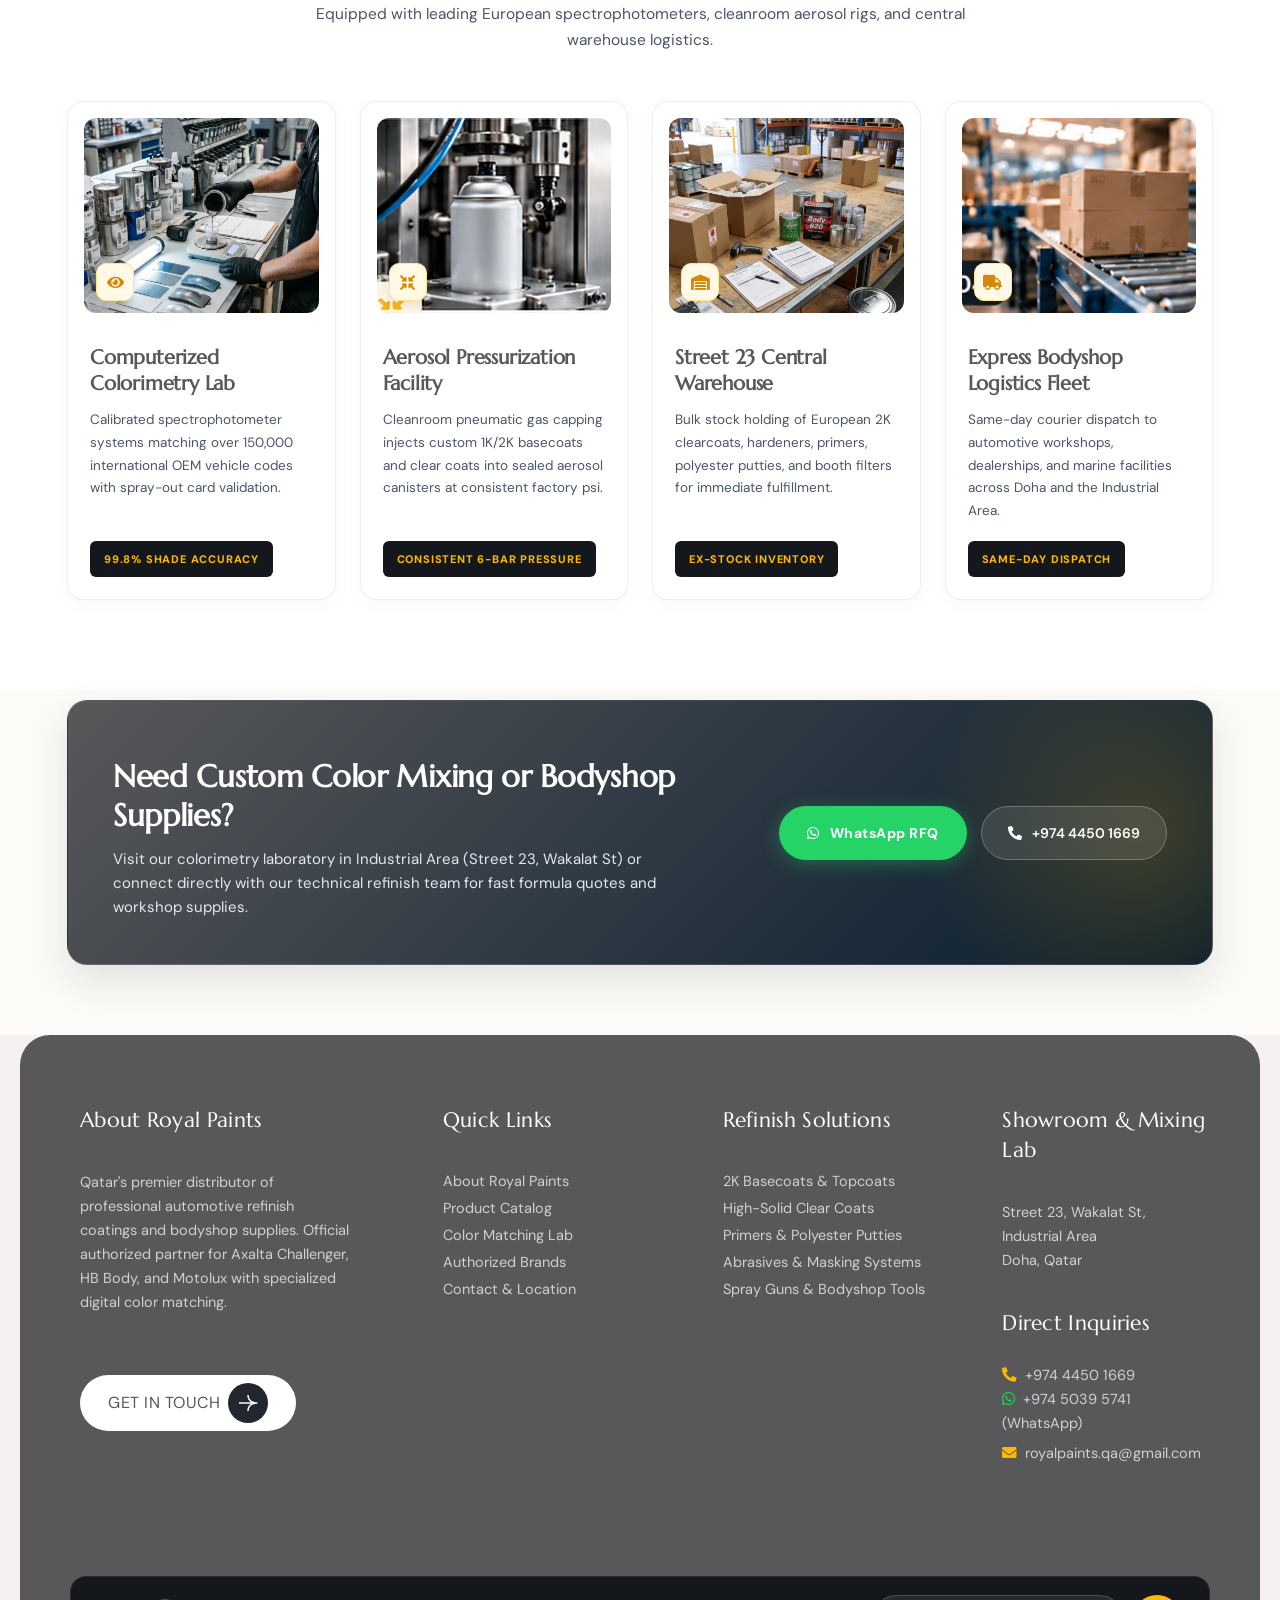
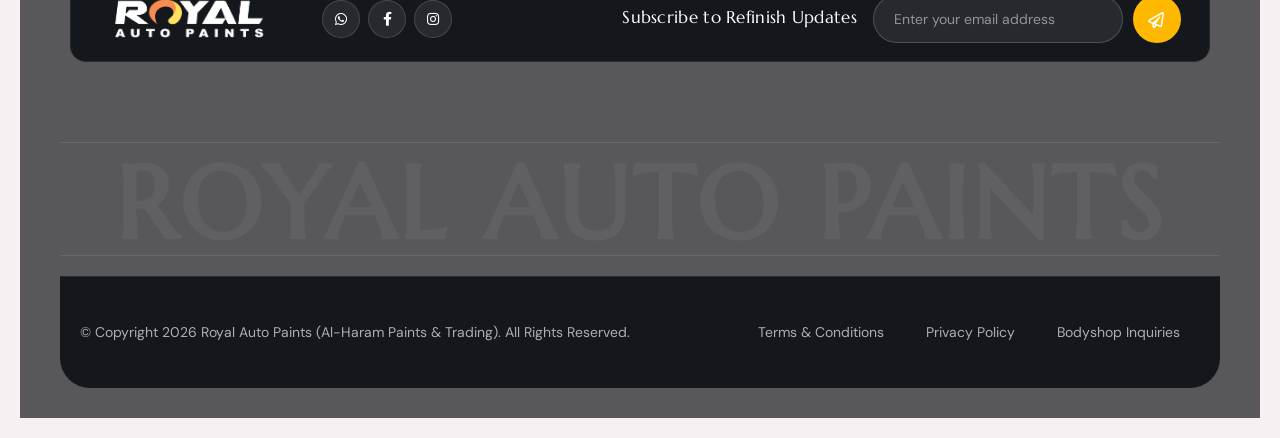
==== commit 3d790795: "Sync authentic contact info and social links with royalautopaints.com and fix all asset/script 404s" ====
--- a/about.html
+++ b/about.html
@@ -6,13 +6,8 @@
     <meta name="viewport" content="width=device-width, initial-scale=1, shrink-to-fit=no">
     <title>About Us — Royal Auto Paints Qatar | Corporate Heritage, Dealership &amp; Color Lab</title>
     <meta name="description" content="Learn about Royal Auto Paints Qatar. Established in 2012 in Doha Industrial Area. Official authorized dealer of Axalta Challenger and HB Body European refinish systems, computerized colorimetry lab, and Qatar bodyshop supply.">
-    <link rel="icon" type="image/x-icon" href="images/favicon.ico">
-    <link rel="icon" type="image/png" sizes="32x32" href="images/favicon-32x32.png">
-    <link rel="icon" type="image/png" sizes="16x16" href="images/favicon-16x16.png">
-    <link rel="apple-touch-icon" sizes="180x180" href="images/apple-touch-icon.png">
-    <link rel="apple-touch-icon" sizes="144x144" href="images/apple-touch-icon-144x144.png">
-    <link rel="apple-touch-icon" sizes="114x114" href="images/apple-touch-icon-114x114.png">
-    <link rel="apple-touch-icon" sizes="72x72" href="images/apple-touch-icon-72x72.png">
+    <link rel="icon" type="image/png" href="images/favicon.png">
+    <link rel="shortcut icon" type="image/png" href="images/royal_favicon.png">
 
     <!-- Google Fonts: Marcellus & DM Sans -->
     <link rel="preconnect" href="https://fonts.googleapis.com">
@@ -683,7 +678,7 @@
                                                             <p><a href="https://wa.me/97450395741" target="_blank" style="color: inherit; text-decoration: none;"><i class="fab fa-whatsapp" style="margin-right: 8px; color: #25D366;"></i>+974 5039 5741 (WhatsApp)</a></p>
                                                         </div>
                                                         <div class="each-item" style="margin-top: 6px;">
-                                                            <p><a href="mailto:info@royalautopaints.com" style="color: inherit; text-decoration: none;"><i class="fa fa-envelope" style="margin-right: 8px; color: var(--royal-yellow-accent, #FFB800);"></i>info@royalautopaints.com</a></p>
+                                                            <p><a href="mailto:royalpaints.qa@gmail.com" style="color: inherit; text-decoration: none;"><i class="fa fa-envelope" style="margin-right: 8px; color: var(--royal-yellow-accent, #FFB800);"></i>royalpaints.qa@gmail.com</a></p>
                                                         </div>
                                                     </div>
                                                 </div>
@@ -710,9 +705,9 @@
                                                 <div class="elementor-widget-container">
                                                     <ul class="tm-sc-social-links icon-circled icon-sm links-outlined">
                                                         <li><a class="social-link" aria-label="WhatsApp" href="https://wa.me/97450395741" target="_blank"><i class="fab fa-whatsapp"></i></a></li>
-                                                        <li><a class="social-link" aria-label="Facebook" href="#" target="_self"><i class="fab fa-facebook-f"></i></a></li>
-                                                        <li><a class="social-link" aria-label="Instagram" href="#" target="_self"><i class="fab fa-instagram"></i></a></li>
-                                                        <li><a class="social-link" aria-label="LinkedIn" href="#" target="_self"><i class="fab fa-linkedin-in"></i></a></li>
+                                                        <li><a class="social-link" aria-label="Facebook" href="https://www.facebook.com/profile.php?id=100057669180751" target="_blank" rel="noopener noreferrer"><i class="fab fa-facebook-f"></i></a></li>
+                                                        <li><a class="social-link" aria-label="Instagram" href="https://www.instagram.com/royal_auto_paints/" target="_blank" rel="noopener noreferrer"><i class="fab fa-instagram"></i></a></li>
+                                                        
                                                     </ul>
                                                 </div>
                                             </div>
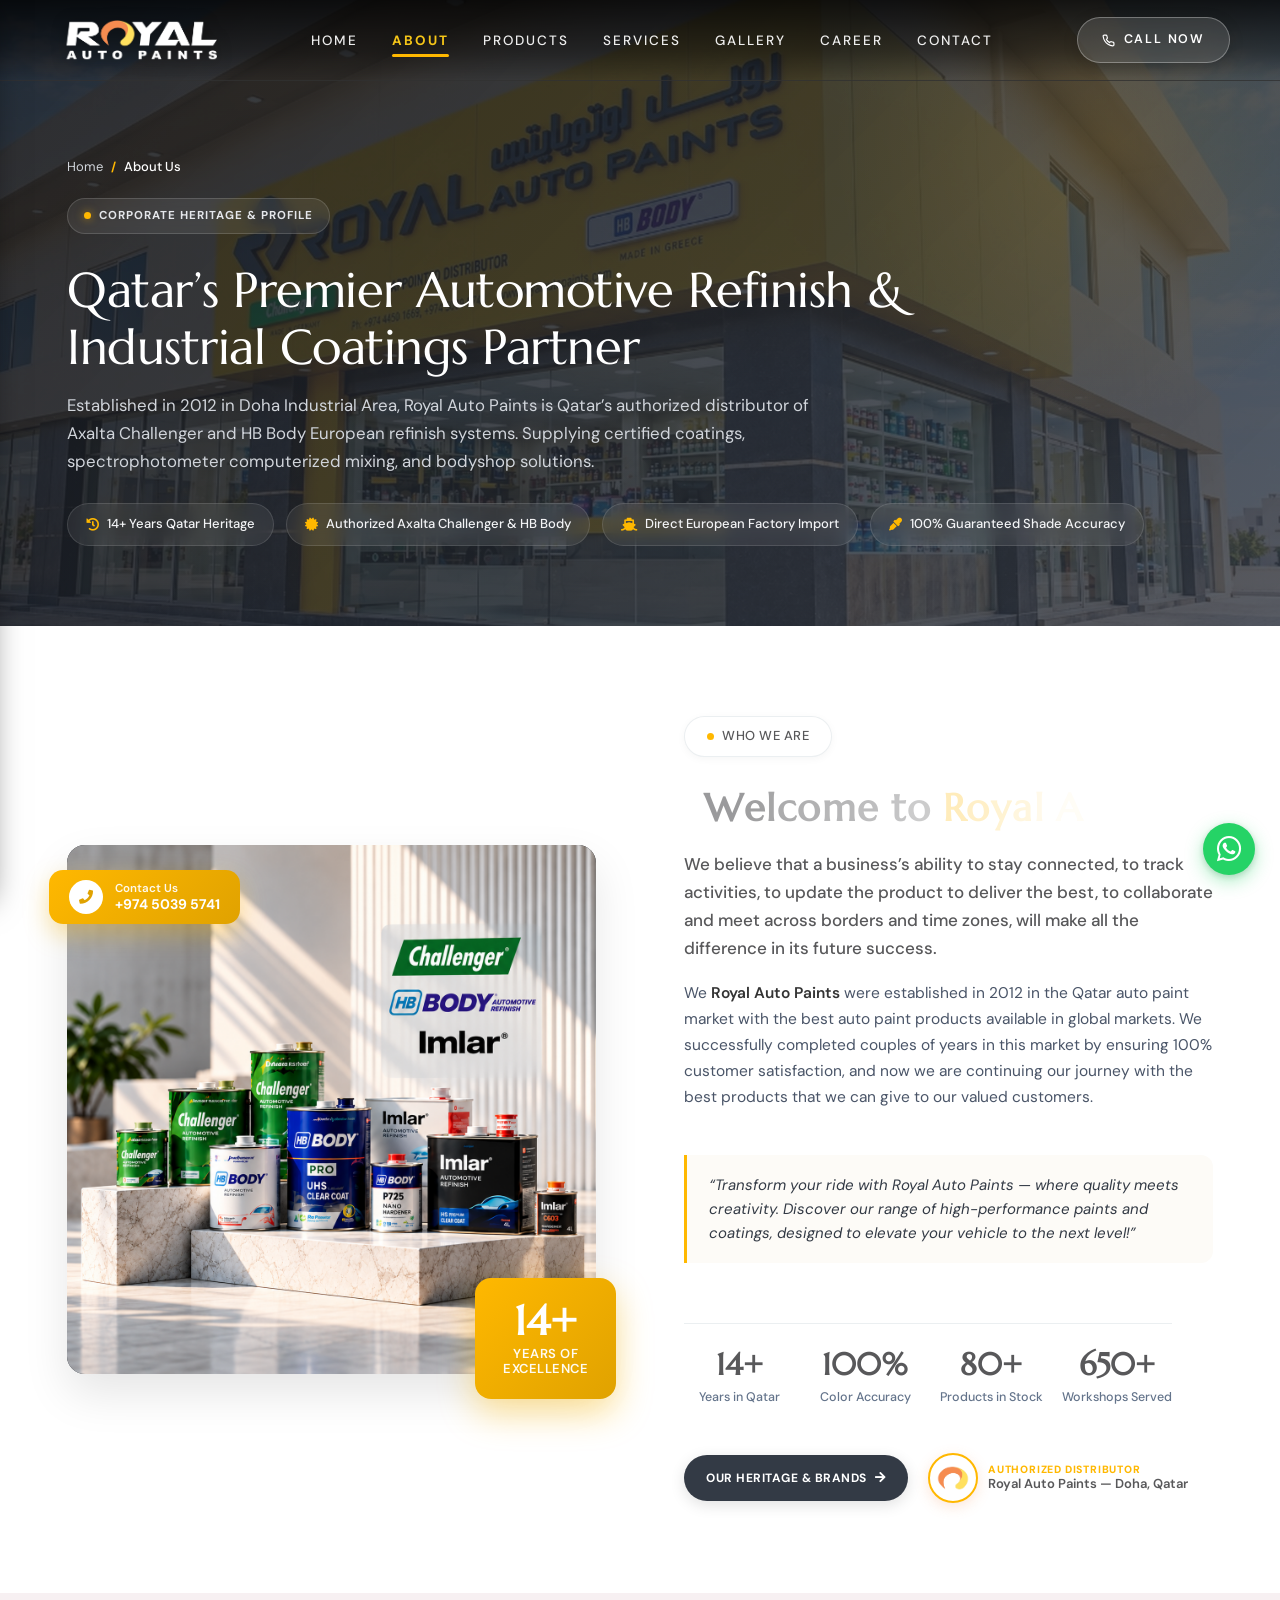
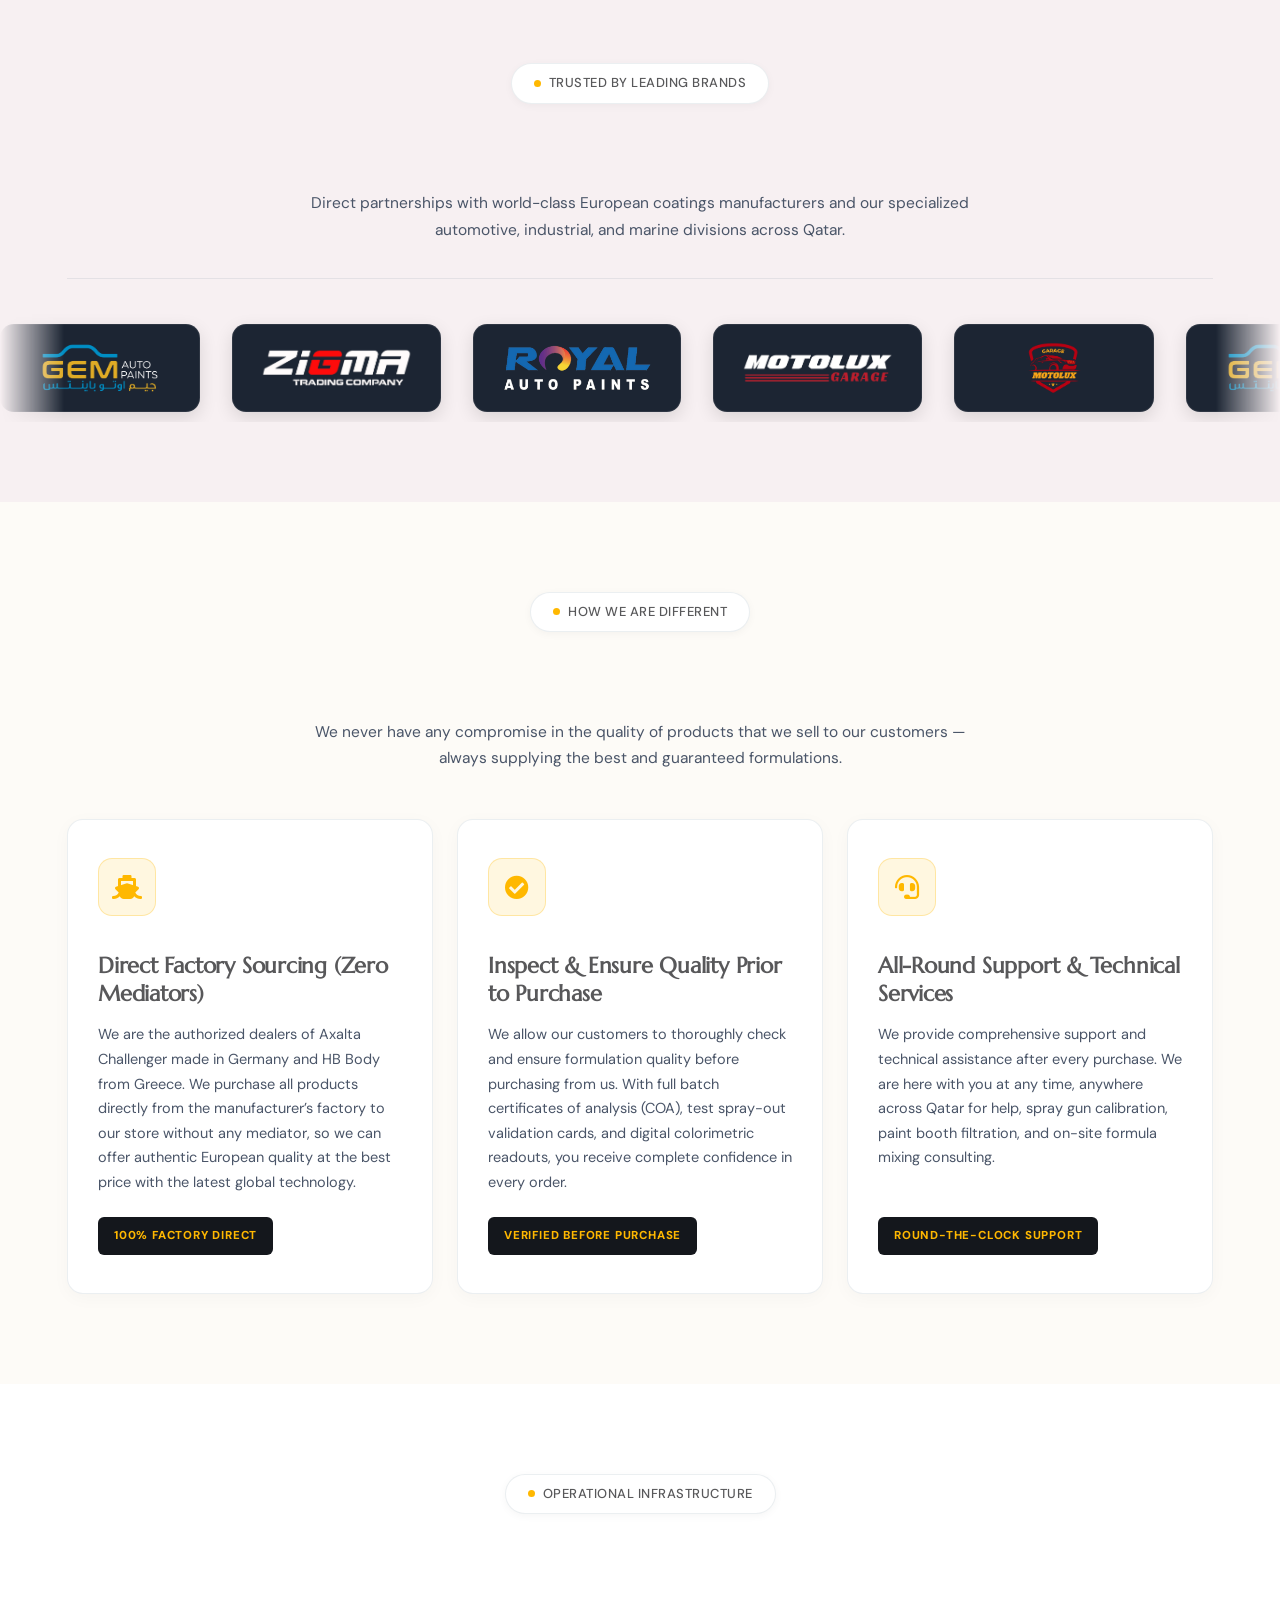
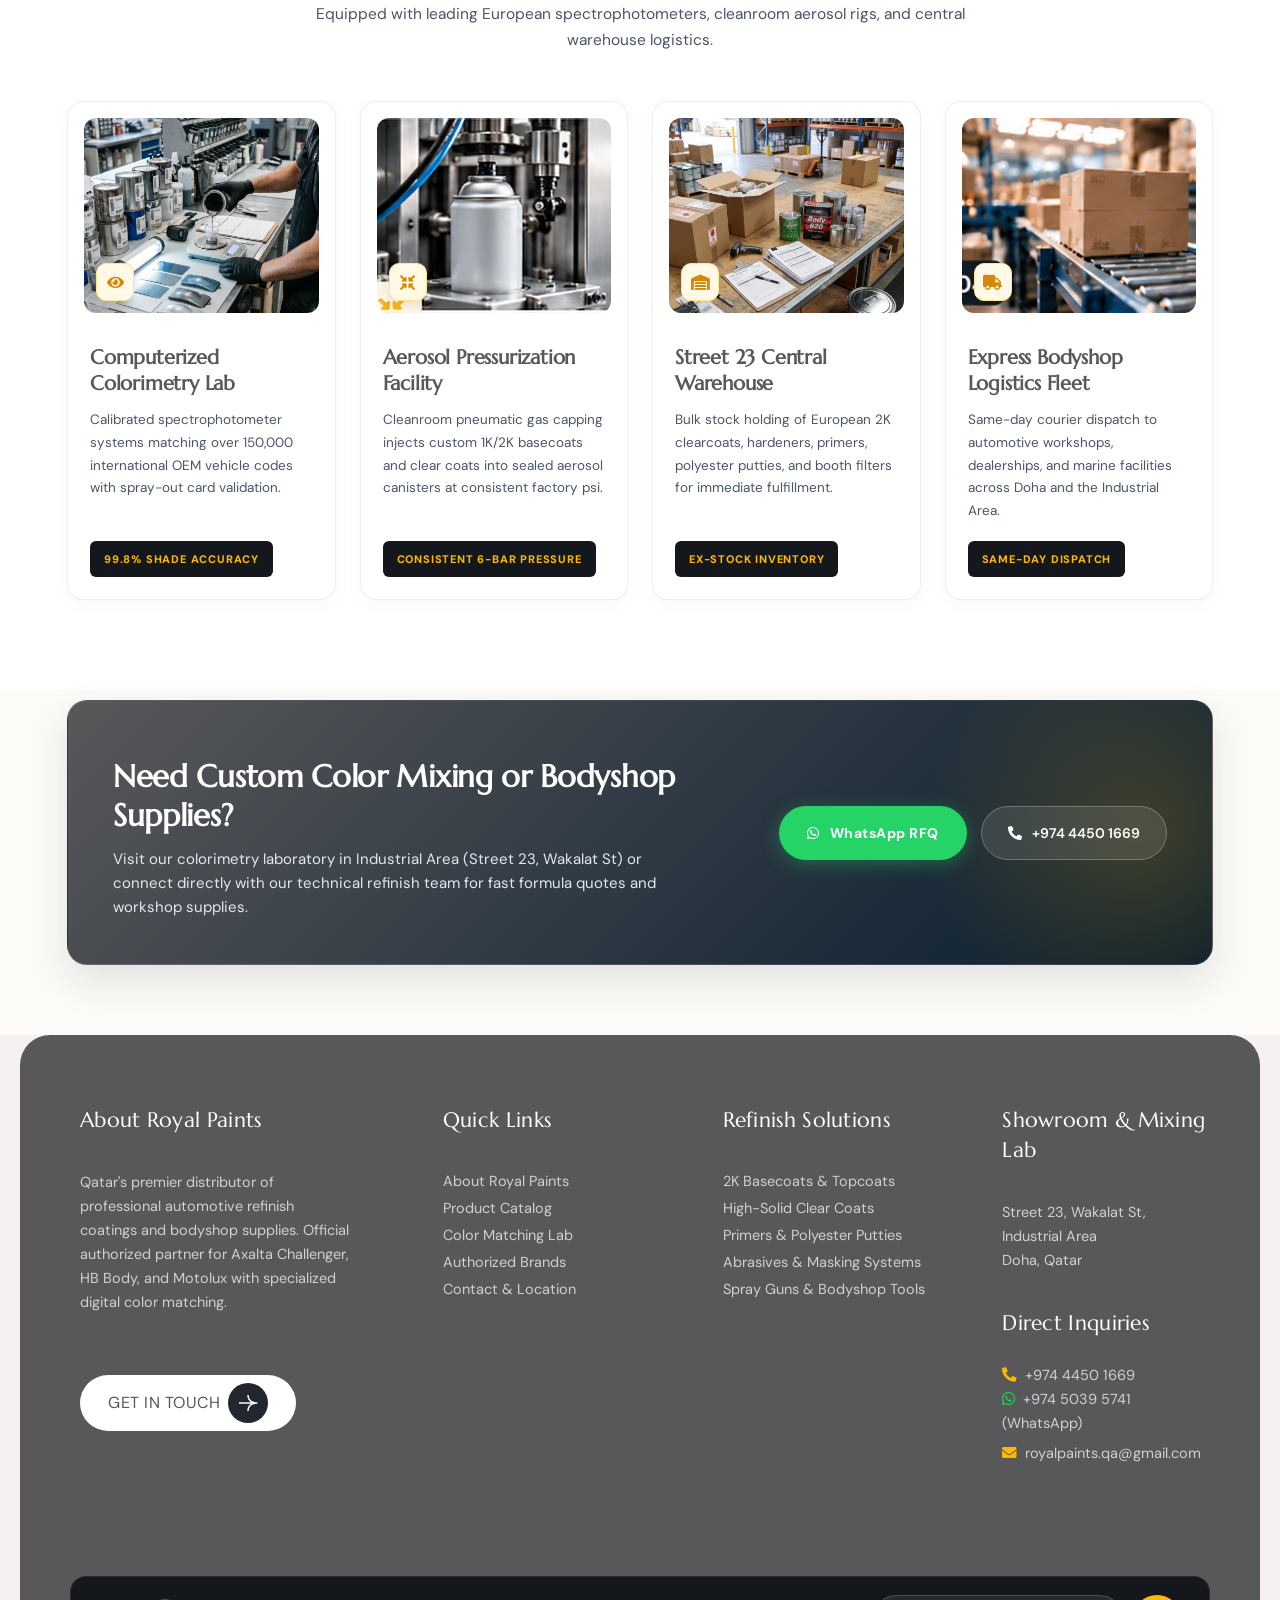
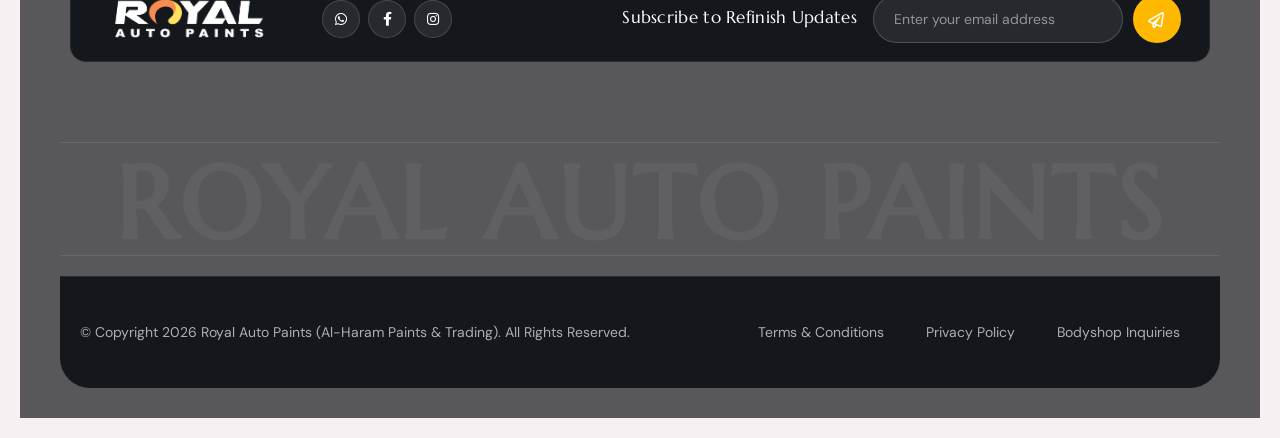
==== commit 76a0f0e2: "Standardize universal breadcrumbs across all 10 pages: light gray link (#D1D5DB) with gold hover, si" ====
--- a/about.html
+++ b/about.html
@@ -121,7 +121,7 @@
             <nav class="about-breadcrumb" aria-label="breadcrumb">
                 <a href="index.html">Home</a>
                 <span class="sep">/</span>
-                <span>About Us</span>
+                <span class="current">About Us</span>
             </nav>
 
             <!-- Badge Pill -->
--- a/css/custom.css
+++ b/css/custom.css
@@ -3813,3 +3813,81 @@
 .elementor-element.elementor-element-b2ab263 .tm-accordion .card.active .card-header .title .text {
   color: #FFFFFF !important;
 }
+
+
+/* ==========================================================================
+   Universal Breadcrumb Styling (Brand Signature Parity Across All Pages)
+   - Link: Light Gray (#D1D5DB), turns Gold on hover (#FFB800 / #F5C518)
+   - Separator (/): High-Visibility Racing Gold / Amber (#FFB800)
+   - Current Page: Crisp Pure White (#FFFFFF)
+   ========================================================================== */
+nav[class*="breadcrumb"],
+.about-breadcrumb,
+.catalogue-breadcrumb,
+.services-breadcrumb,
+.gallery-breadcrumb,
+.career-breadcrumb,
+.contact-breadcrumb {
+  display: flex !important;
+  align-items: center !important;
+  gap: 8px !important;
+  font-family: 'DM Sans', sans-serif !important;
+  font-size: 13px !important;
+  color: #9CA3AF !important;
+  margin-bottom: 18px !important;
+}
+
+nav[class*="breadcrumb"] a,
+.about-breadcrumb a,
+.catalogue-breadcrumb a,
+.services-breadcrumb a,
+.gallery-breadcrumb a,
+.career-breadcrumb a,
+.contact-breadcrumb a {
+  color: #D1D5DB !important;
+  text-decoration: none !important;
+  transition: color 0.2s ease !important;
+  font-weight: 400 !important;
+}
+
+nav[class*="breadcrumb"] a:hover,
+.about-breadcrumb a:hover,
+.catalogue-breadcrumb a:hover,
+.services-breadcrumb a:hover,
+.gallery-breadcrumb a:hover,
+.career-breadcrumb a:hover,
+.contact-breadcrumb a:hover {
+  color: var(--royal-yellow-accent, #FFB800) !important;
+}
+
+nav[class*="breadcrumb"] .sep,
+nav[class*="breadcrumb"] .separator,
+nav[class*="breadcrumb"] .bc-sep,
+.about-breadcrumb .sep,
+.catalogue-breadcrumb .sep,
+.services-breadcrumb .sep,
+.gallery-breadcrumb .sep,
+.career-breadcrumb .sep,
+.contact-breadcrumb .sep {
+  color: var(--royal-yellow-accent, #FFB800) !important;
+  font-size: 12px !important;
+  font-weight: 700 !important;
+  line-height: 1 !important;
+}
+
+nav[class*="breadcrumb"] span.current,
+nav[class*="breadcrumb"] span.current-page,
+nav[class*="breadcrumb"] span.bc-current,
+nav[class*="breadcrumb"] span#sdHeroBreadcrumb,
+nav[class*="breadcrumb"] span#pdHeroBreadcrumb,
+nav[class*="breadcrumb"] span#cdHeroBreadcrumb,
+nav[class*="breadcrumb"] span#bdHeroBreadcrumb,
+.about-breadcrumb span.current,
+.catalogue-breadcrumb span.current,
+.services-breadcrumb span.current,
+.gallery-breadcrumb span.current,
+.career-breadcrumb span.current,
+.contact-breadcrumb span.current {
+  color: #FFFFFF !important;
+  font-weight: 500 !important;
+}
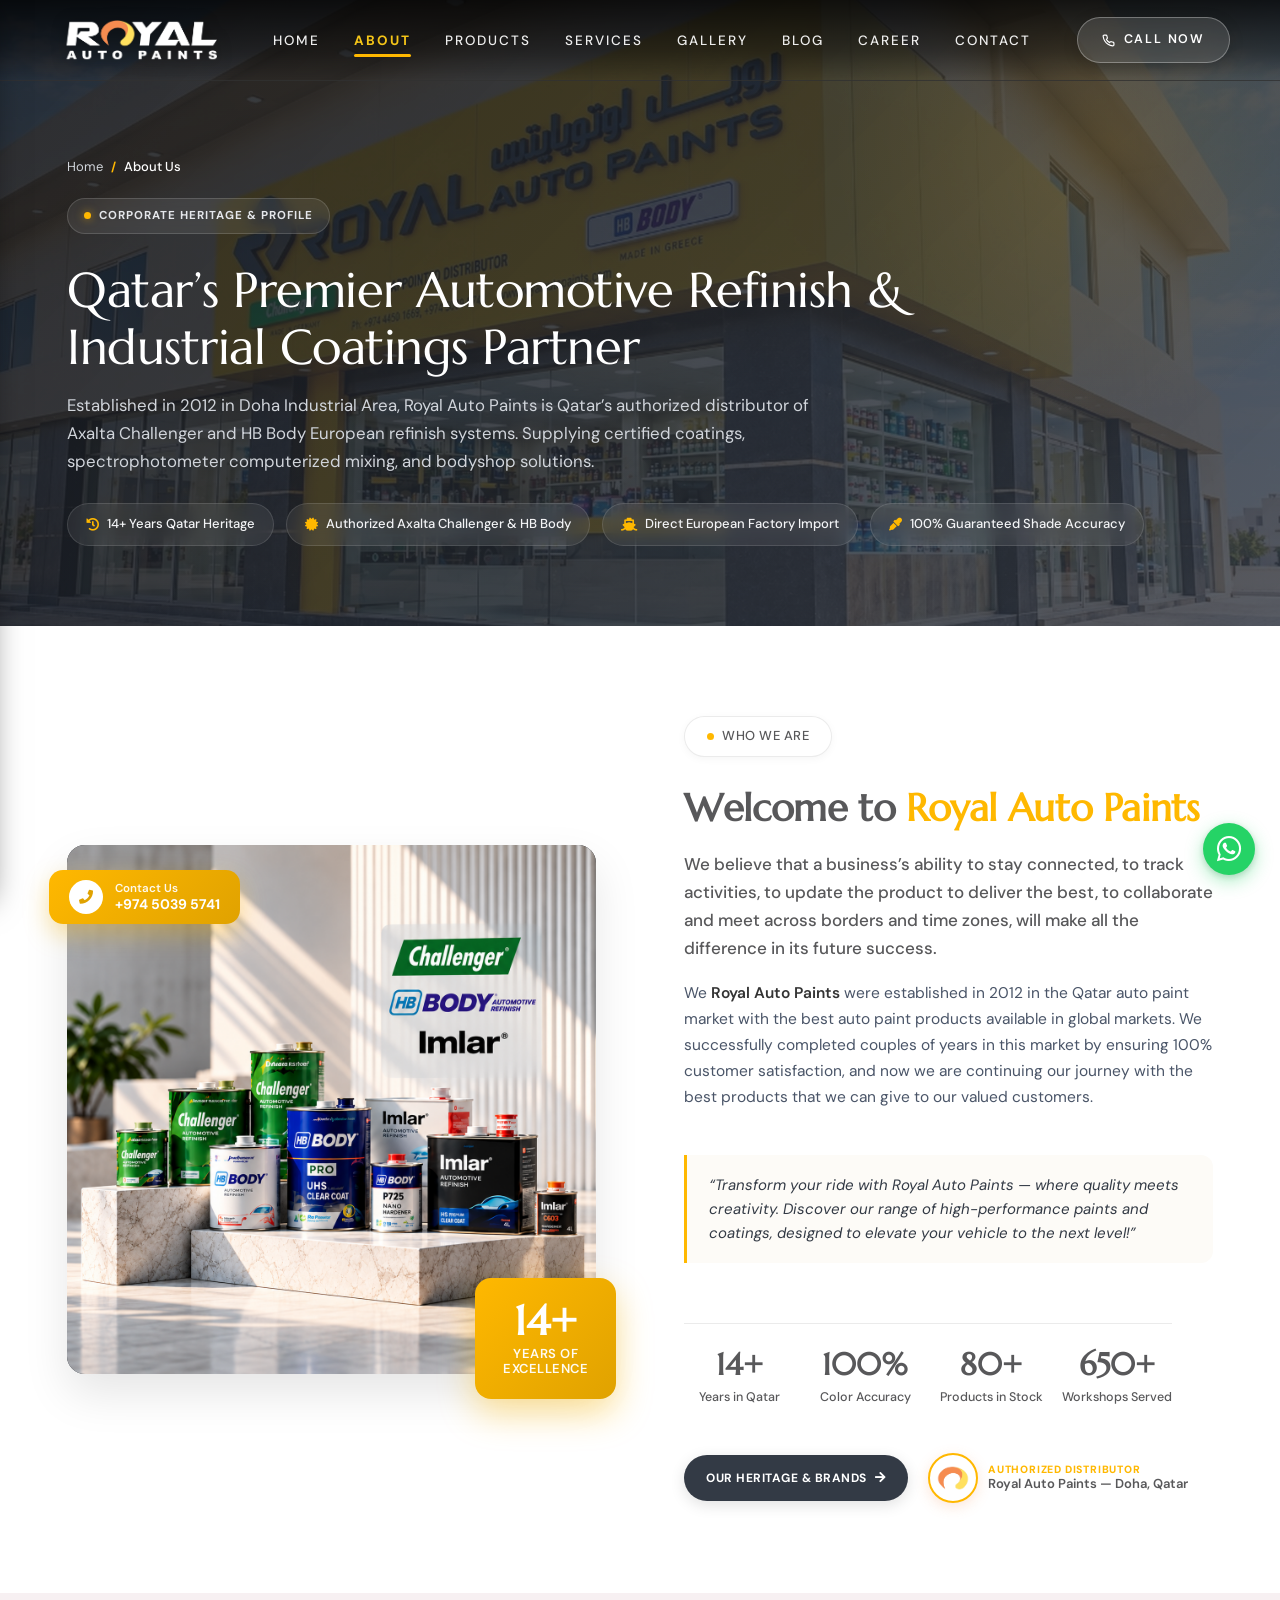
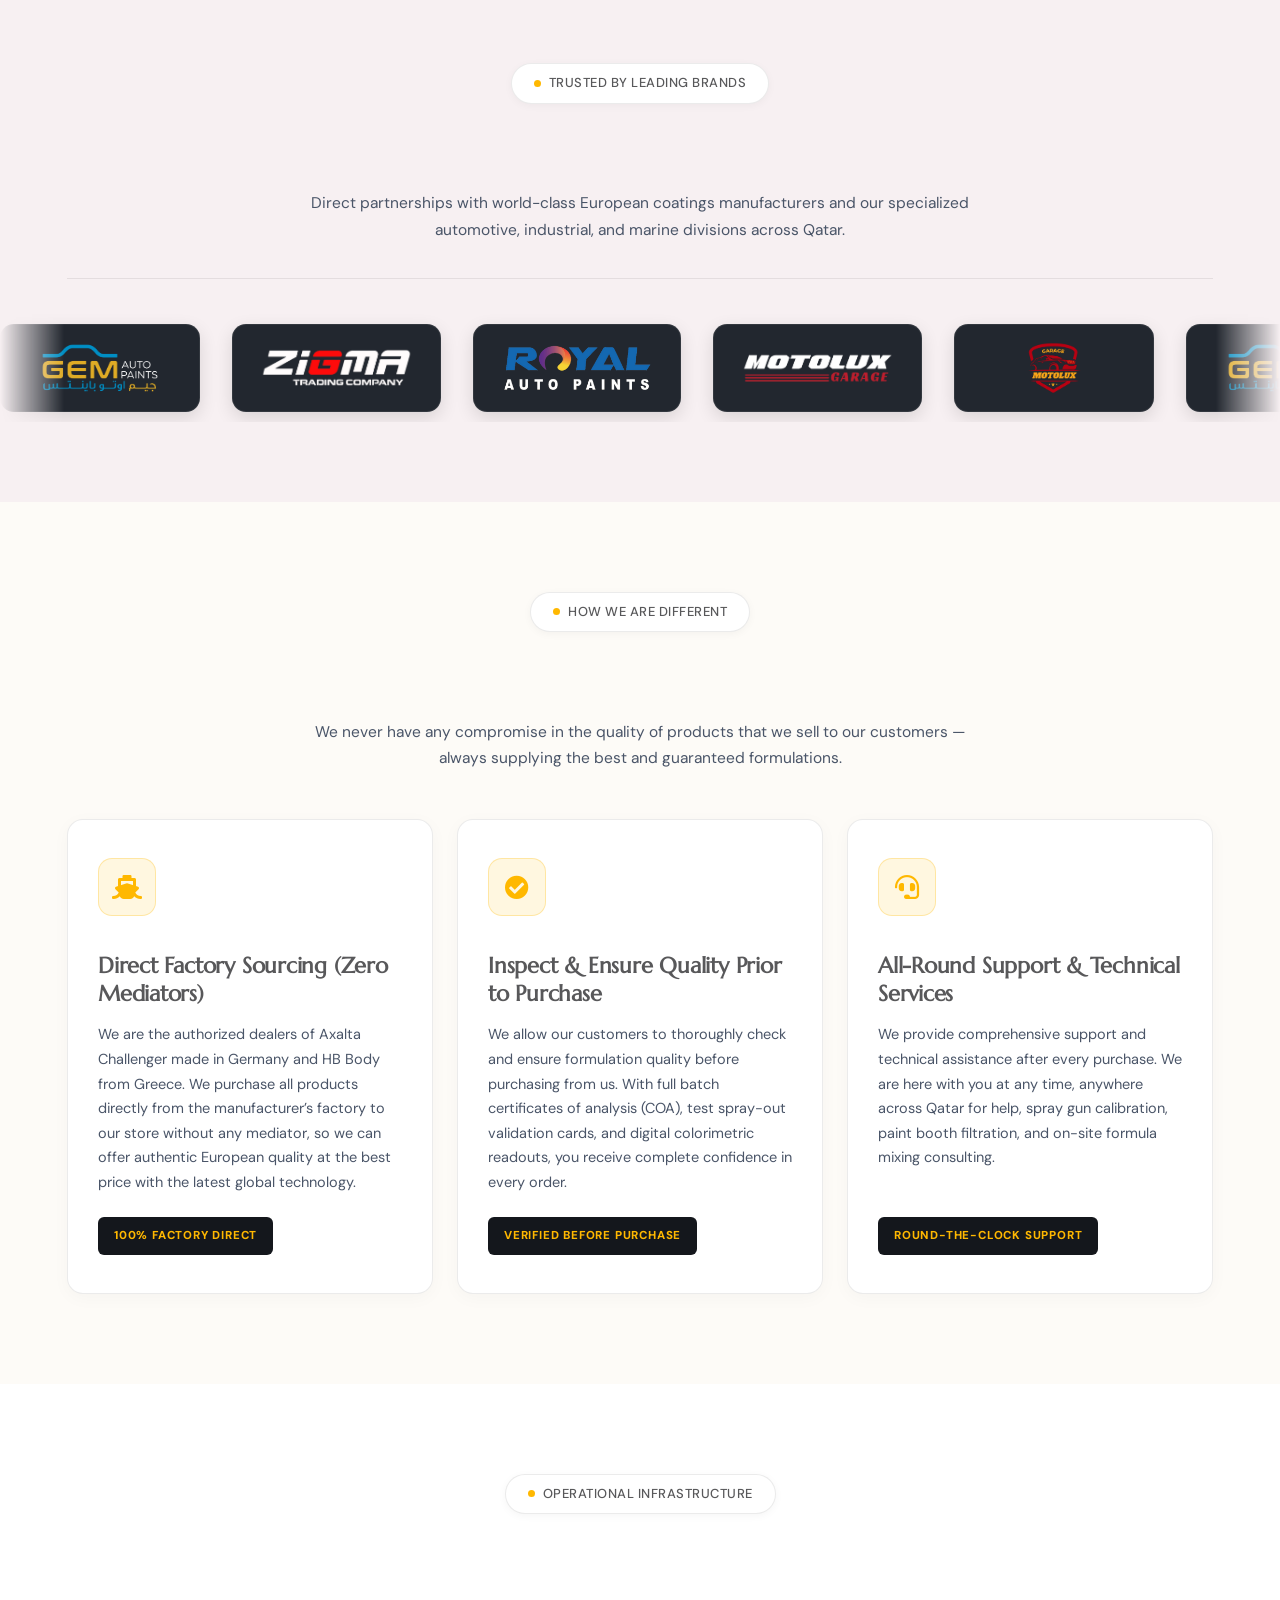
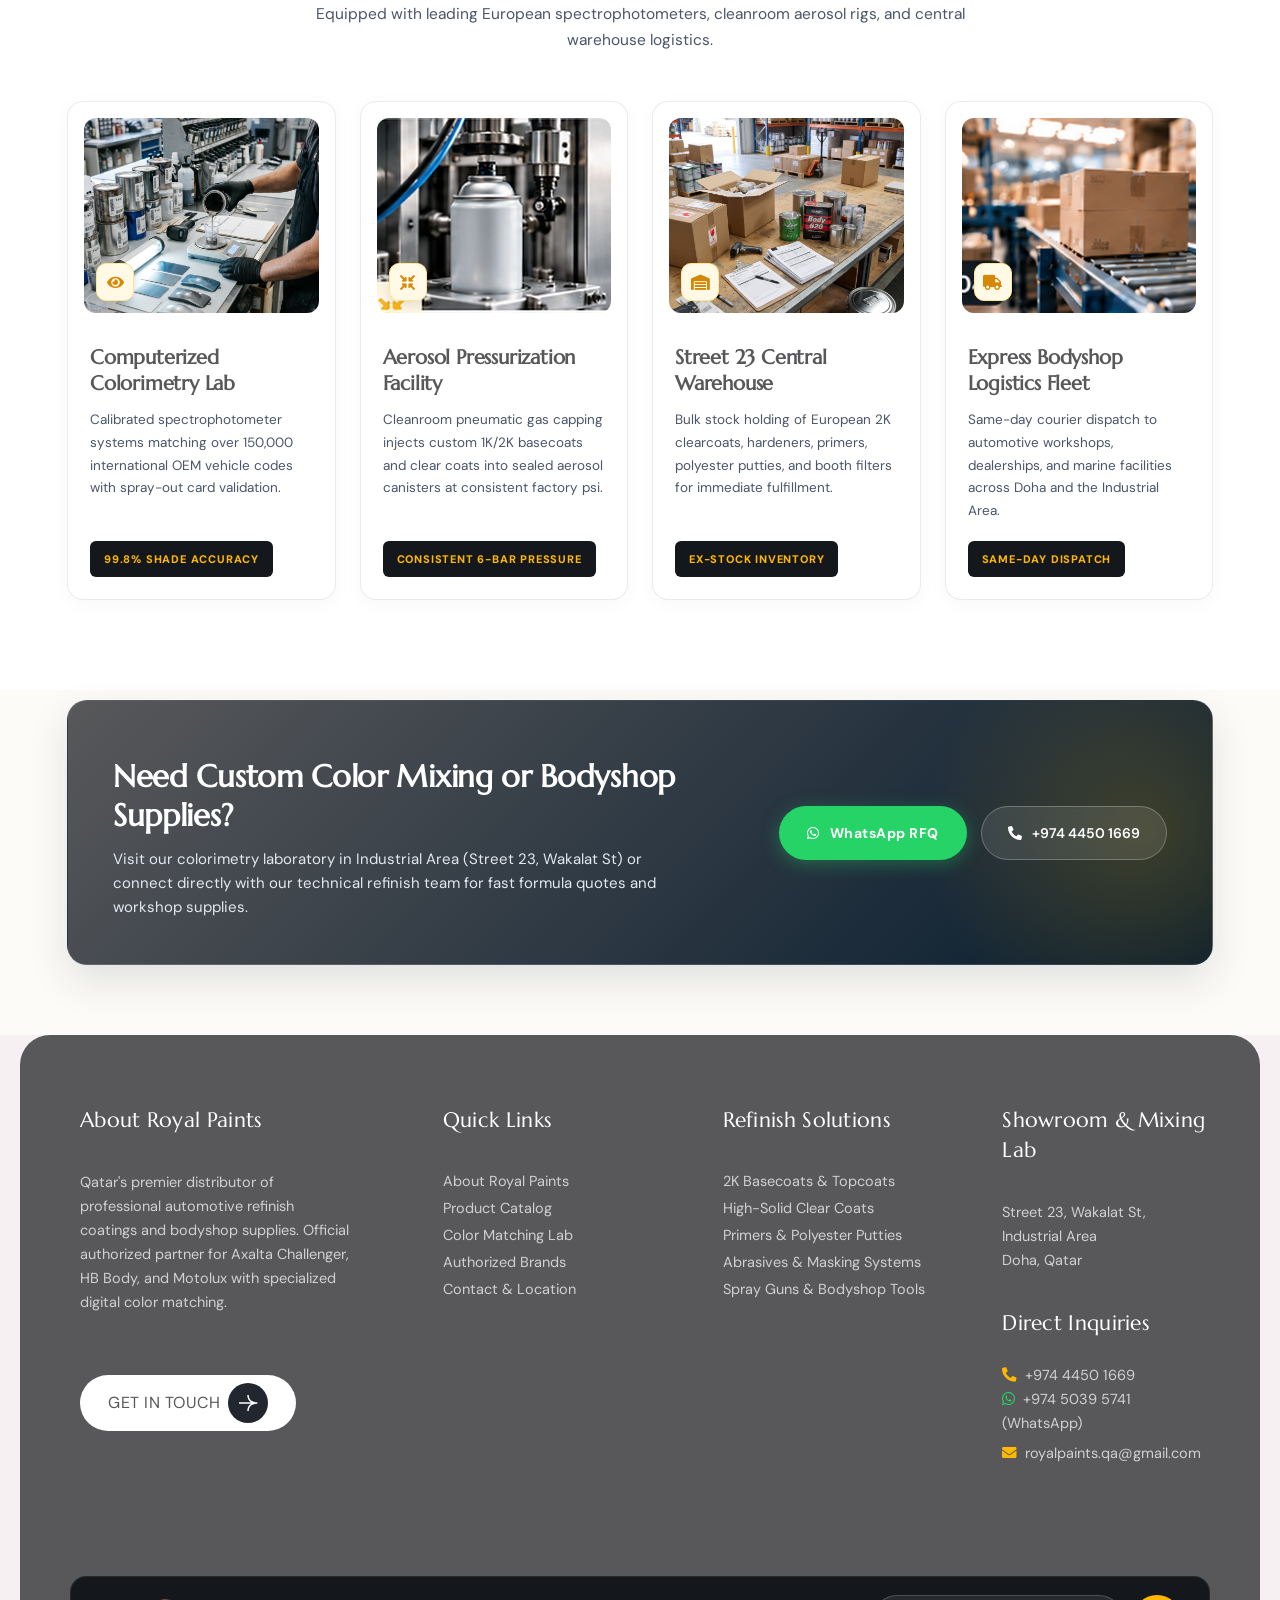
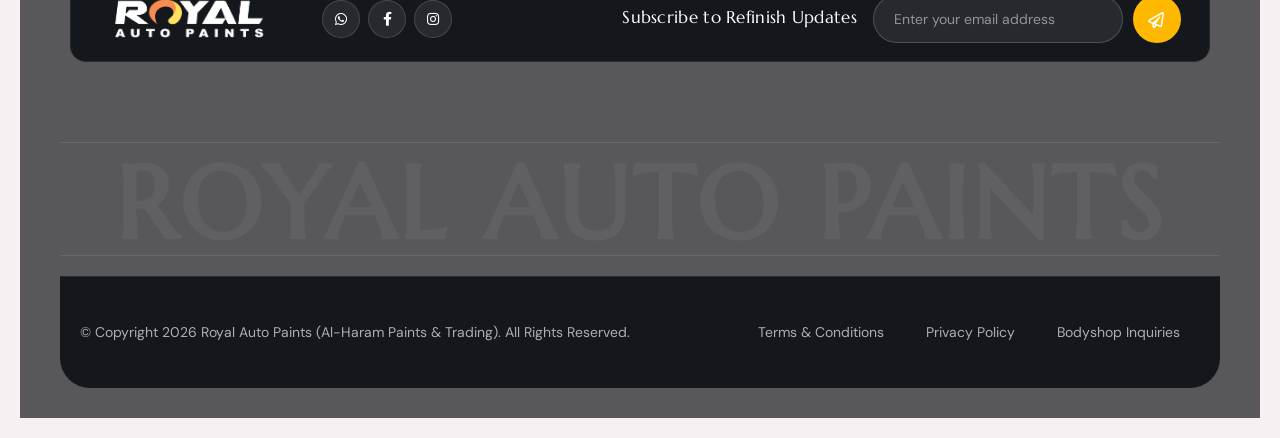
==== commit 95e91ba7: "Create blog.html and css/blog.css and add BLOG link after GALLERY in all navigation bars" ====
--- a/about.html
+++ b/about.html
@@ -58,6 +58,7 @@
                     <li><a href="products.html" class="luxore-nav-link">PRODUCTS</a></li>
                     <li><a href="services.html" class="luxore-nav-link">SERVICES</a></li>
                     <li><a href="gallery.html" class="luxore-nav-link">GALLERY</a></li>
+                    <li><a href="blog.html" class="luxore-nav-link">BLOG</a></li>
                     <li><a href="career.html" class="luxore-nav-link">CAREER</a></li>
                     <li><a href="contact.html" class="luxore-nav-link">CONTACT</a></li>
                 </ul>
@@ -96,6 +97,7 @@
                 <li><a href="products.html">PRODUCTS</a></li>
                 <li><a href="services.html">SERVICES</a></li>
                 <li><a href="gallery.html">GALLERY</a></li>
+                <li><a href="blog.html">BLOG</a></li>
                 <li><a href="career.html">CAREER</a></li>
                 <li><a href="contact.html">CONTACT</a></li>
             </ul>
--- a/css/custom.css
+++ b/css/custom.css
@@ -12,7 +12,7 @@
   --royal-gray-charcoal-rgb:  34, 39, 47;
   --royal-gray-slate:         #333A45; /* Dark card surfaces & borders */
   --royal-gray-graphite:      #58585A; /* Logo master graphite gray */
-  --royal-gray-muted:         #64748B; /* Subtitles and descriptive text */
+  --royal-gray-muted: #58585A; /* Subtitles and descriptive text */
   --royal-gray-border:        #E2E8F0; /* Clean light dividers */
   --royal-gray-light-bg:      #F4F6F8; /* Precision light technical canvas */
 
@@ -839,7 +839,7 @@
   left: -320px !important;
   width: 300px !important;
   height: 100vh !important;
-  background: #082136 !important;
+  background: #22272F !important;
   z-index: 9999 !important;
   padding: 30px 25px !important;
   box-sizing: border-box !important;
@@ -2605,7 +2605,7 @@
   background-color: #F8FAFC !important;
   border: 1px solid #E2E8F0 !important;
   border-radius: 8px !important;
-  color: #0F172A !important;
+  color: #14171C !important;
   font-size: 0.92rem !important;
   padding: 11px 15px !important;
   transition: all 0.25s ease !important;
@@ -2616,7 +2616,7 @@
   background-color: #FFFFFF !important;
   border-color: var(--royal-blue-primary) !important;
   outline: none !important;
-  box-shadow: 0 0 0 3px rgba(10, 50, 84, 0.12) !important;
+  box-shadow: 0 0 0 3px rgba(0, 0, 0, 0.12) !important;
 }
 
 /* Submit Button - Site Brand Style */
@@ -2628,7 +2628,7 @@
   padding: 13px 34px !important;
   border-radius: 50px !important;
   border: none !important;
-  box-shadow: 0 6px 18px rgba(10, 50, 84, 0.3) !important;
+  box-shadow: 0 6px 18px rgba(0, 0, 0, 0.2) !important;
   transition: all 0.3s ease !important;
   cursor: pointer !important;
 }
@@ -2705,8 +2705,8 @@
   line-height: 1.4 !important;
   border-radius: 50px !important;
   padding: 8px 24px 8px 36px !important;
-  box-shadow: 0 2px 8px rgba(10, 50, 84, 0.05) !important;
-  border: 1px solid rgba(10, 50, 84, 0.08) !important;
+  box-shadow: 0 2px 8px rgba(0, 0, 0, 0.05) !important;
+  border: 1px solid rgba(0, 0, 0, 0.08) !important;
   letter-spacing: 0.3px !important;
 }
 
@@ -2753,8 +2753,8 @@
 .elementor-element-987bbfc .blog-item-current-style1 {
   background-color: #FFFFFF !important;
   border-radius: 20px !important;
-  border: 1px solid rgba(10, 50, 84, 0.08) !important;
-  box-shadow: 0 4px 20px rgba(10, 50, 84, 0.04) !important;
+  border: 1px solid rgba(0, 0, 0, 0.08) !important;
+  box-shadow: 0 4px 20px rgba(0, 0, 0, 0.04) !important;
   overflow: hidden !important;
   transition: transform 0.35s ease, box-shadow 0.35s ease, border-color 0.35s ease !important;
   display: flex !important;
@@ -2764,7 +2764,7 @@
 
 .elementor-element-987bbfc .blog-item-current-style1:hover {
   transform: translateY(-6px) !important;
-  box-shadow: 0 16px 36px rgba(10, 50, 84, 0.12) !important;
+  box-shadow: 0 16px 36px rgba(0, 0, 0, 0.12) !important;
   border-color: rgba(246, 140, 80, 0.3) !important;
 }
 
@@ -2798,7 +2798,7 @@
   width: 58px !important;
   height: 58px !important;
   border-radius: 12px !important;
-  box-shadow: 0 4px 14px rgba(10, 50, 84, 0.3) !important;
+  box-shadow: 0 4px 14px rgba(0, 0, 0, 0.2) !important;
   top: 18px !important;
   left: 18px !important;
   border: 1px solid rgba(255, 255, 255, 0.2) !important;
@@ -2895,7 +2895,7 @@
   width: 32px !important;
   height: 32px !important;
   border-radius: 50% !important;
-  background-color: rgba(10, 50, 84, 0.08) !important;
+  background-color: rgba(0, 0, 0, 0.08) !important;
   color: var(--royal-blue-primary) !important;
   font-size: 12px !important;
   line-height: 32px !important;
@@ -3528,7 +3528,7 @@
   background: var(--royal-blue-primary) !important;
   background-color: var(--royal-blue-primary) !important;
   color: #FFFFFF !important;
-  box-shadow: 0 6px 18px rgba(10, 50, 84, 0.35), 0 2px 6px rgba(0, 0, 0, 0.15) !important;
+  box-shadow: 0 6px 18px rgba(0, 0, 0, 0.25), 0 2px 6px rgba(0, 0, 0, 0.15) !important;
   opacity: 1 !important;
   text-decoration: none !important;
   transition: all 0.25s cubic-bezier(0.25, 0.8, 0.25, 1) !important;
@@ -3553,7 +3553,7 @@
   background-color: var(--royal-yellow-accent) !important;
   border-color: var(--royal-yellow-accent) !important;
   transform: translateY(-3px) scale(1.06) !important;
-  box-shadow: 0 10px 22px rgba(246, 140, 80, 0.45) !important;
+  box-shadow: 0 10px 22px rgba(255, 184, 0, 0.45) !important;
 }
 
 .scroll-to-top a:hover i,
@@ -3891,3 +3891,45 @@
   color: #FFFFFF !important;
   font-weight: 500 !important;
 }
+
+
+/* ==========================================================================
+   Commercial Branches & Authorized Network Header Centering Parity
+   ========================================================================== */
+.about-brands-slider-section .about-header-center,
+.about-brands-slider-section .career-header-center,
+.about-brands-slider-section .gallery-header-center,
+.about-brands-slider-section .contact-header-center {
+  display: flex !important;
+  flex-direction: column !important;
+  align-items: center !important;
+  justify-content: center !important;
+  text-align: center !important;
+  margin-left: auto !important;
+  margin-right: auto !important;
+  width: 100% !important;
+  margin-bottom: 35px !important;
+}
+
+.about-brands-slider-section .about-spec-badge,
+.about-brands-slider-section .career-spec-badge,
+.about-brands-slider-section .gallery-spec-badge,
+.about-brands-slider-section .contact-spec-badge {
+  display: inline-flex !important;
+  align-items: center !important;
+  justify-content: center !important;
+  margin-left: auto !important;
+  margin-right: auto !important;
+  margin-bottom: 16px !important;
+}
+
+.about-brands-slider-section h2,
+.about-brands-slider-section .career-main-title,
+.about-brands-slider-section .about-main-title,
+.about-brands-slider-section .gallery-cta-title,
+.about-brands-slider-section .contact-main-title {
+  text-align: center !important;
+  width: 100% !important;
+  margin-left: auto !important;
+  margin-right: auto !important;
+}
--- a/css/about.css
+++ b/css/about.css
@@ -13,7 +13,7 @@
   --royal-gray-slate: #333A45;
   --royal-gray-graphite: #58585A; /* Logo master graphite gray - exact index.html parity */
   --royal-gray-body: #4A5568;     /* Exact body text gray from index.html */
-  --royal-gray-muted: #64748B;
+  --royal-gray-muted: #58585A;
   --royal-gray-light: #F7F0F2;
   --royal-gray-light-bg: #F7F0F2;
   --royal-gray-surface: #FFFFFF;
@@ -216,7 +216,7 @@
   padding: 7px 22px !important;
   border-radius: 50px !important;
   background: #FFFFFF !important;
-  border: 1px solid rgba(10, 50, 84, 0.08) !important;
+  border: 1px solid rgba(0, 0, 0, 0.08) !important;
   box-shadow: 0 2px 8px rgba(0, 0, 0, 0.04) !important;
   font-family: 'DM Sans', sans-serif !important;
   font-size: 13px !important;
@@ -488,7 +488,7 @@
   gap: 16px;
   margin-top: 35px;
   padding-top: 25px;
-  border-top: 1px solid rgba(10, 50, 84, 0.08);
+  border-top: 1px solid rgba(0, 0, 0, 0.08);
 }
 
 .about-stat-item {
@@ -525,7 +525,7 @@
 .about-brands-divider-line {
   width: 100%;
   height: 1px;
-  background-color: rgba(10, 50, 84, 0.08);
+  background-color: rgba(0, 0, 0, 0.08);
   margin-bottom: 35px;
 }
 
@@ -564,7 +564,7 @@
   display: flex;
   align-items: center;
   justify-content: center;
-  background: #1c2533;
+  background: #22272F;
   border-radius: 14px;
   padding: 14px 26px;
   min-width: 200px;
@@ -607,7 +607,7 @@
   background: #FFFFFF;
   border-radius: 16px;
   padding: 38px 30px;
-  border: 1px solid rgba(10, 50, 84, 0.08);
+  border: 1px solid rgba(0, 0, 0, 0.08);
   box-shadow: 0 4px 18px rgba(0, 0, 0, 0.03);
   height: 100%;
   display: flex;
@@ -684,7 +684,7 @@
   background: #FFFFFF;
   border-radius: 16px;
   padding: 16px;
-  border: 1px solid rgba(10, 50, 84, 0.08);
+  border: 1px solid rgba(0, 0, 0, 0.08);
   box-shadow: 0 4px 20px rgba(0, 0, 0, 0.03);
   transition: all 0.35s cubic-bezier(0.16, 1, 0.3, 1);
   height: 100%;
--- a/css/theme-skin-color-set1.css
+++ b/css/theme-skin-color-set1.css
@@ -446,11 +446,11 @@
 */
 .scroll-to-top a {
   background-image: none !important;
-  background-color: #0A3254 !important;
+  background-color: #58585A !important;
 }
 .scroll-to-top a:hover {
   background-image: none !important;
-  background-color: #F68C50 !important;
-  box-shadow: 0 10px 20px rgba(246, 140, 80, 0.45) !important;
+  background-color: #FFB800 !important;
+  box-shadow: 0 10px 20px rgba(255, 184, 0, 0.45) !important;
   background-position: right center;
 }
